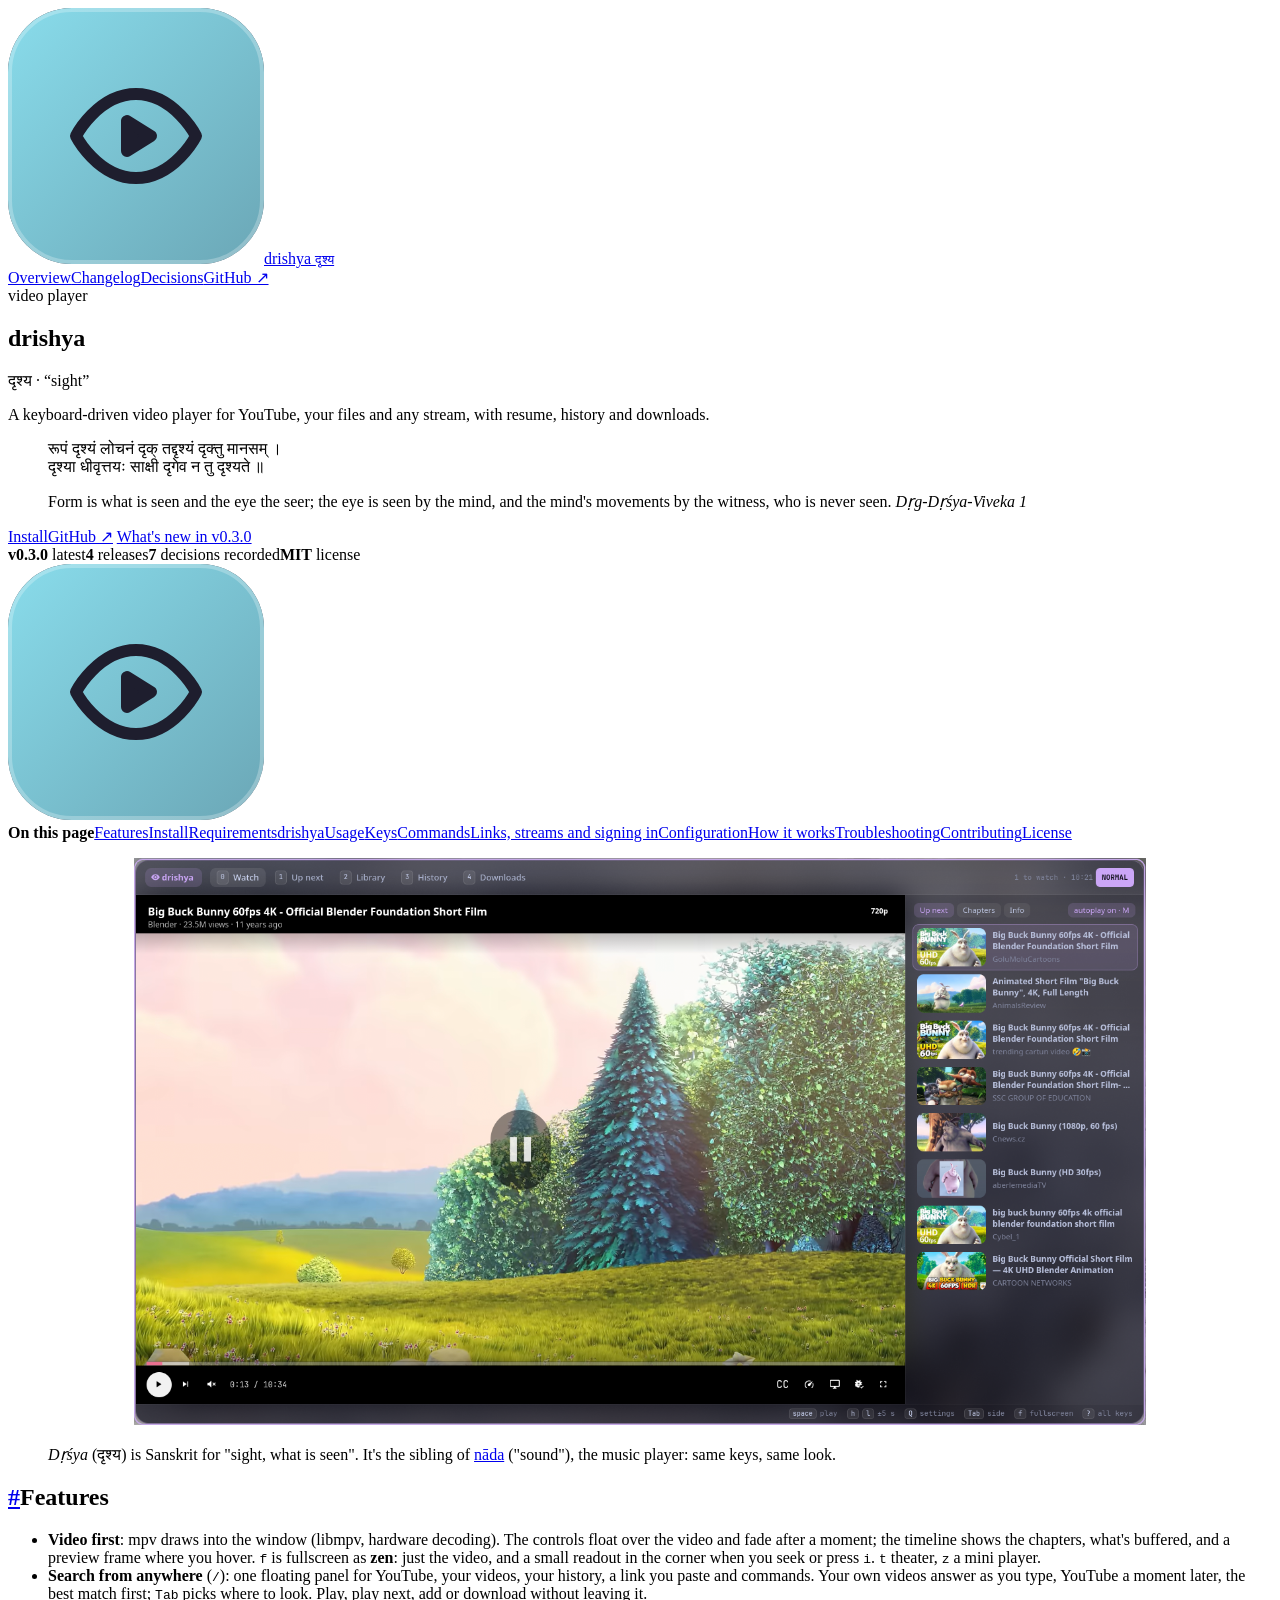
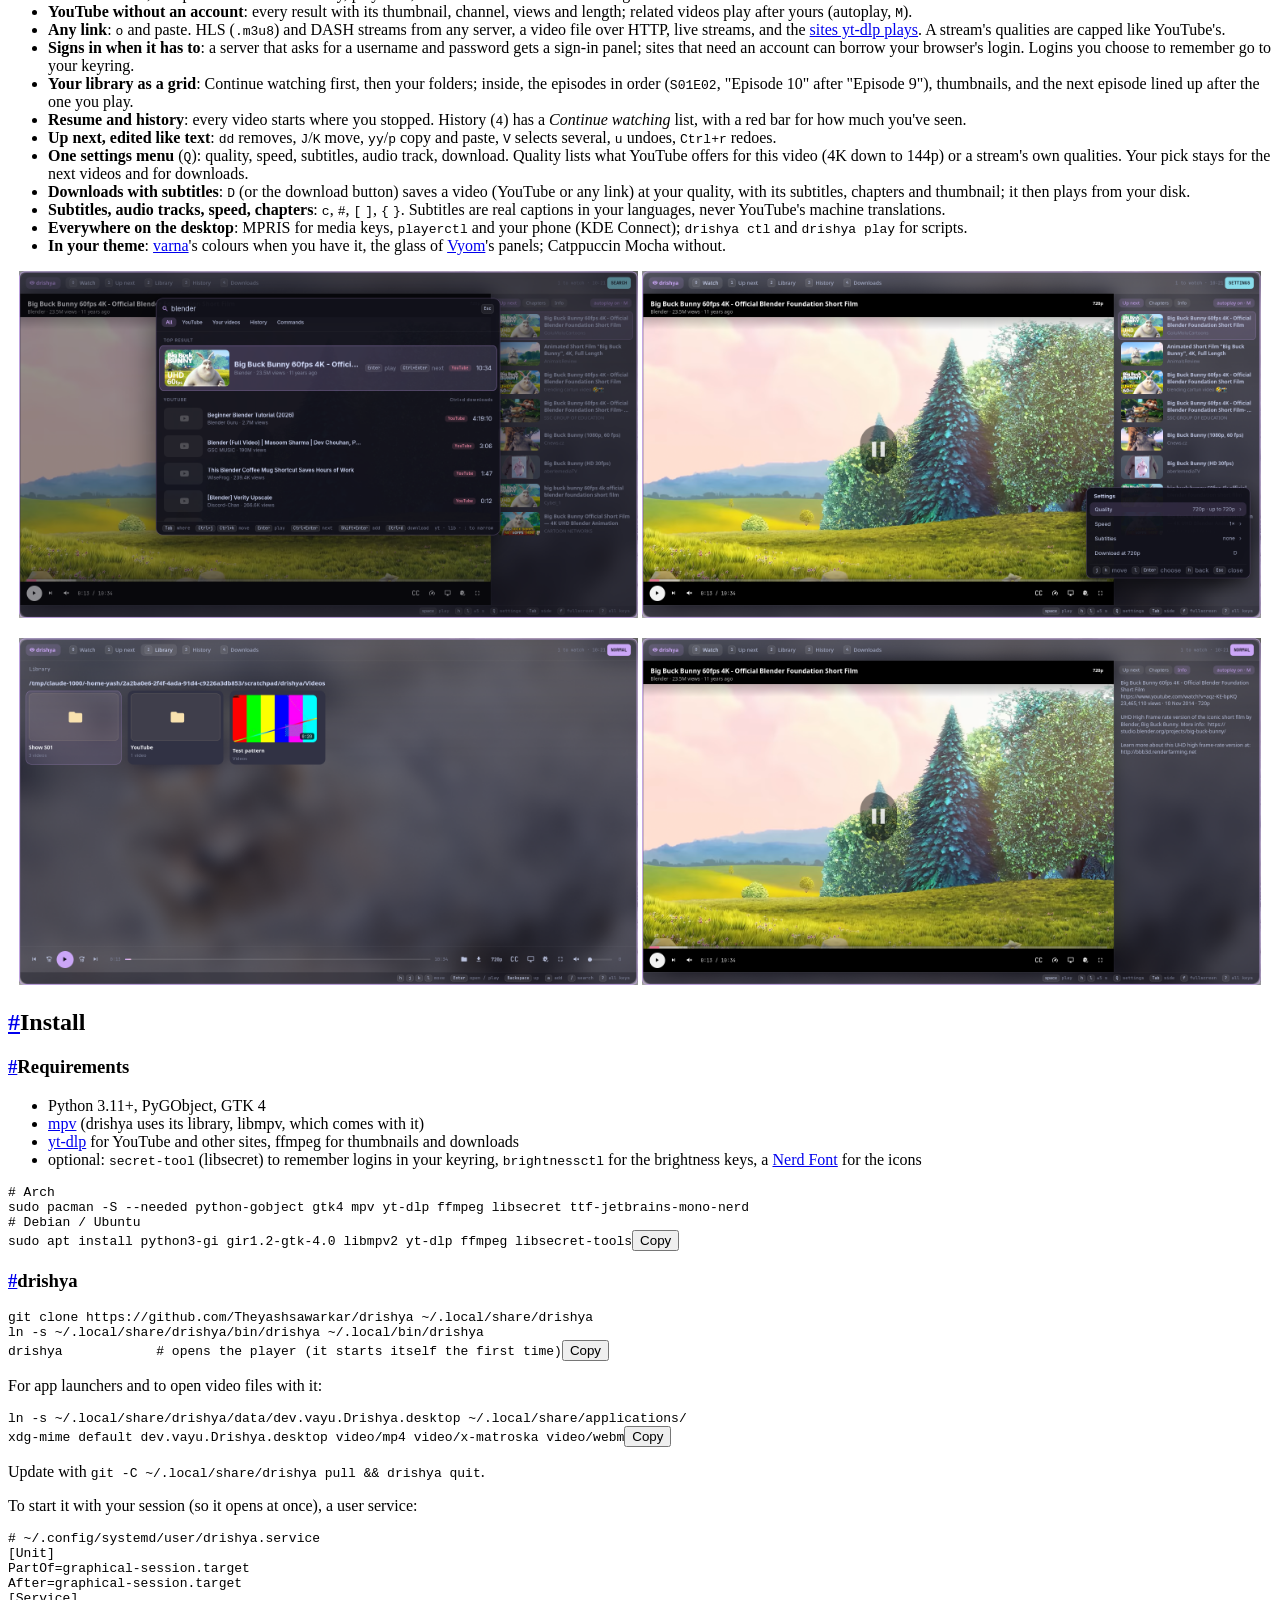
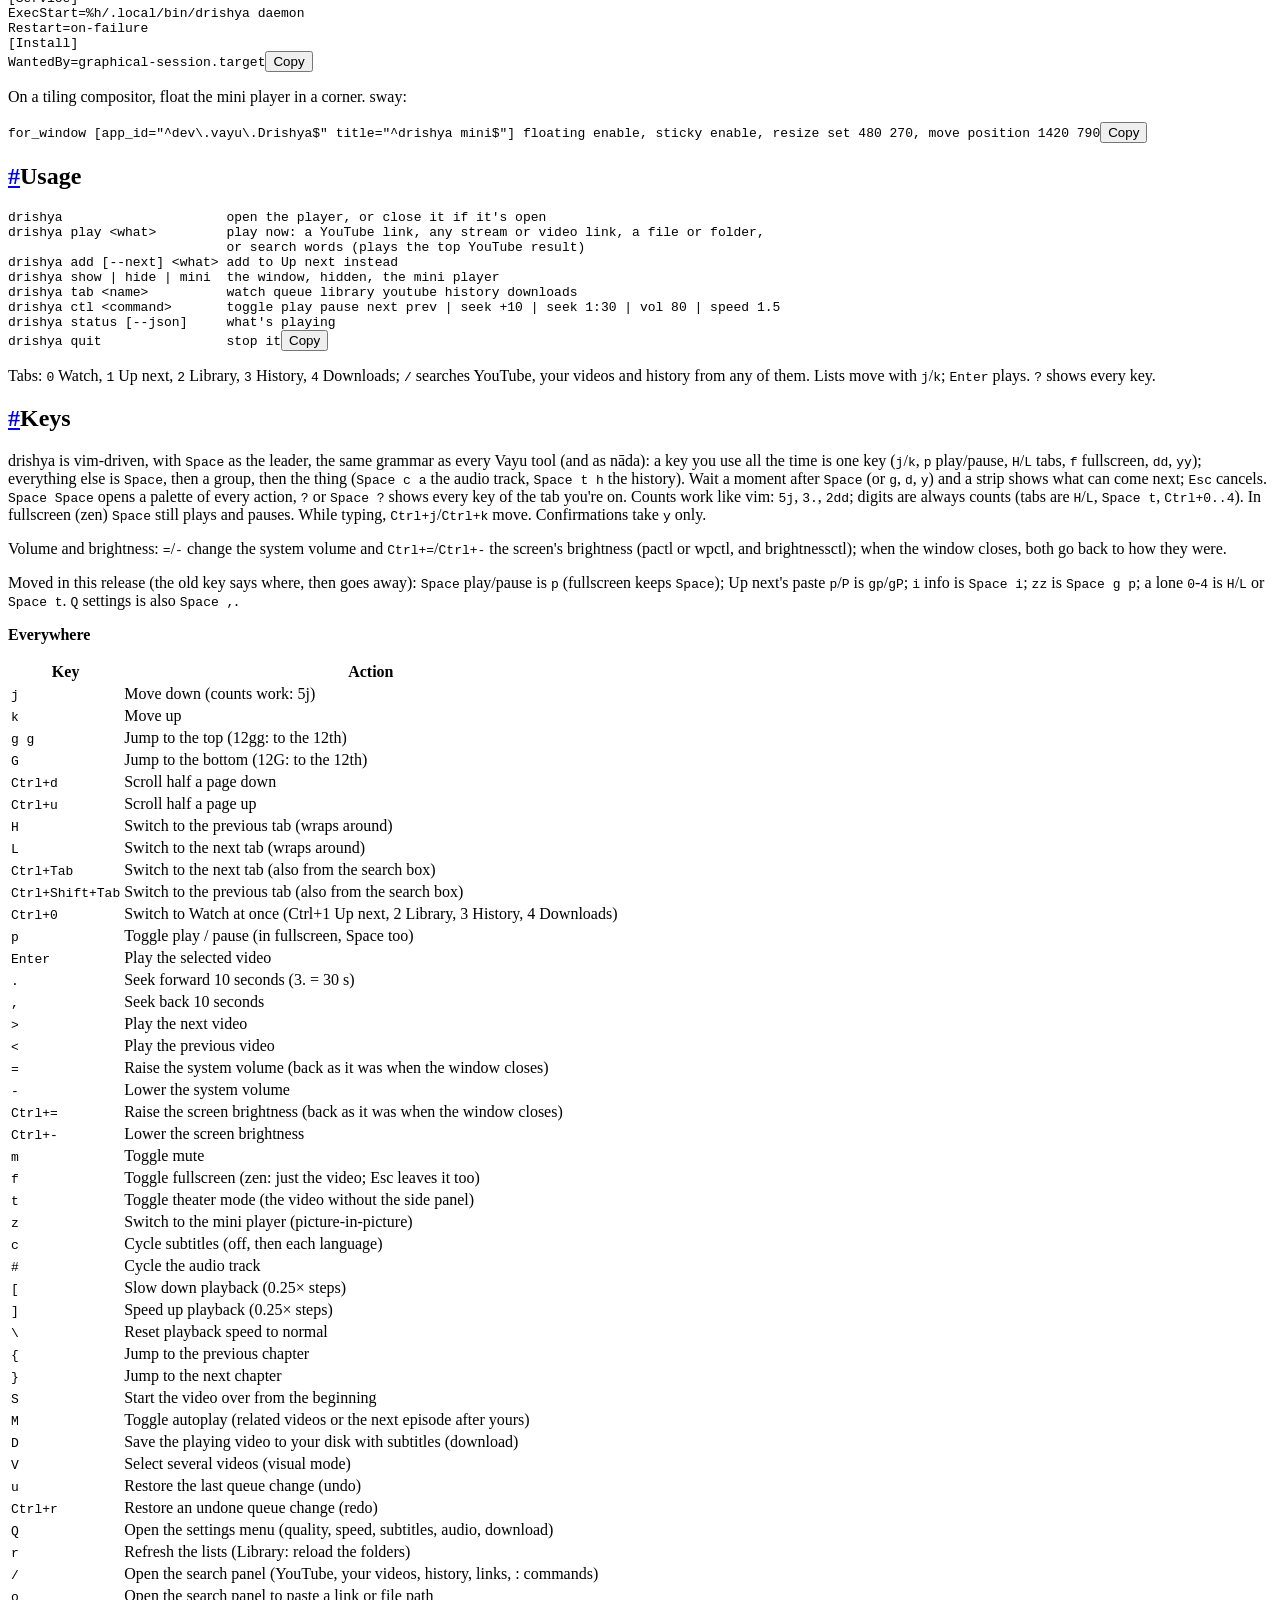
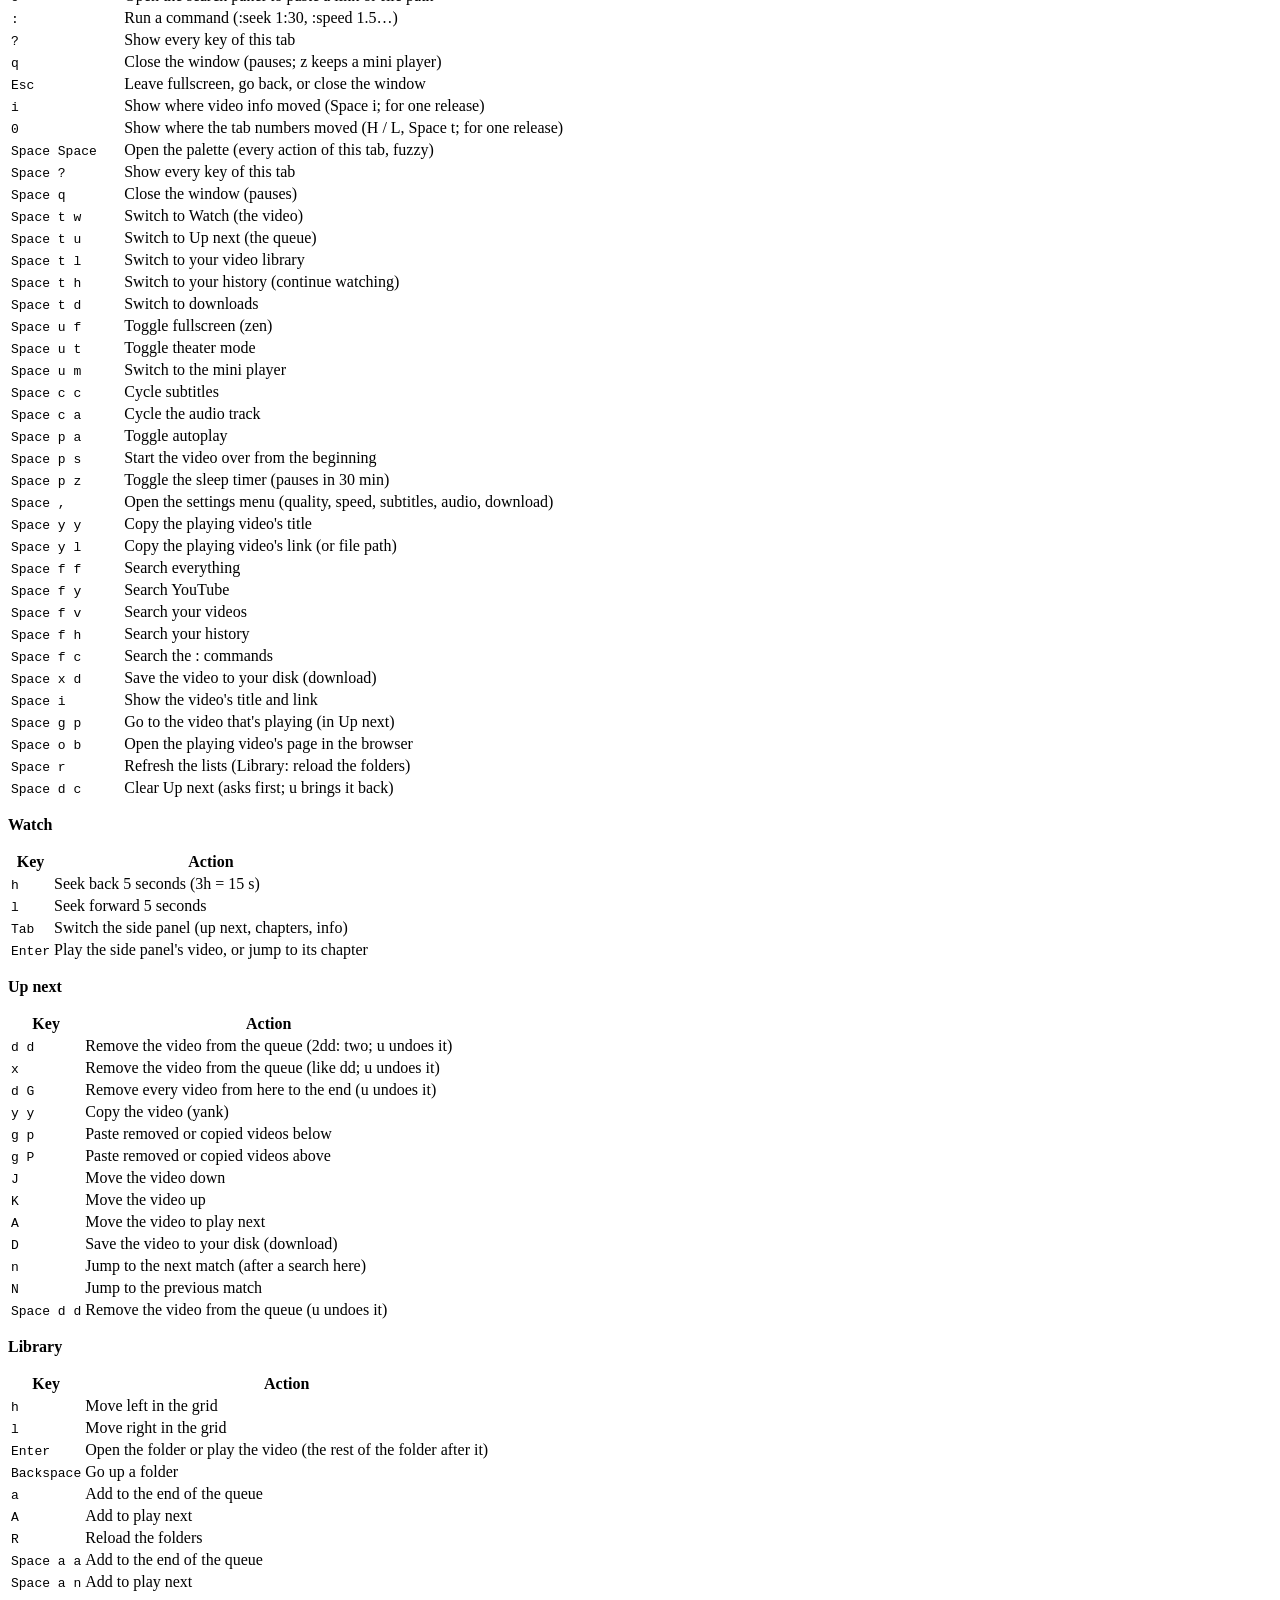
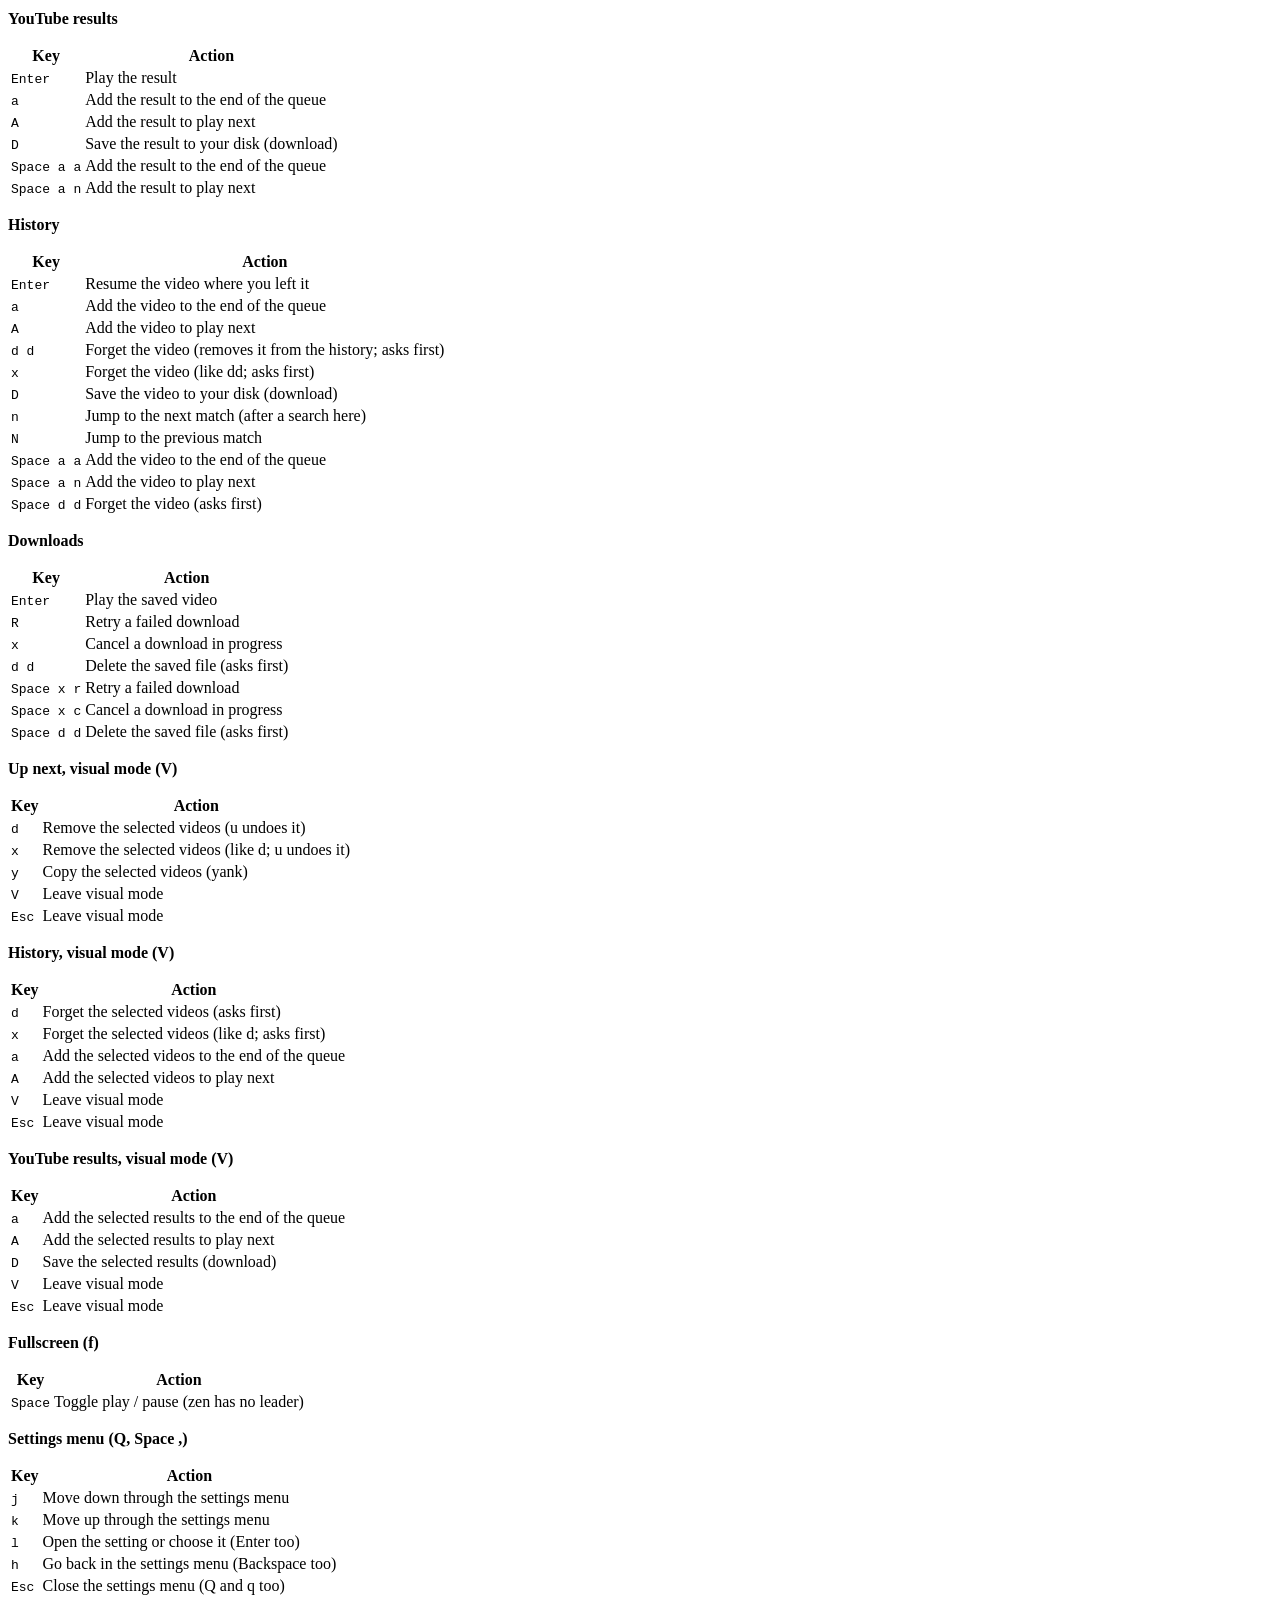
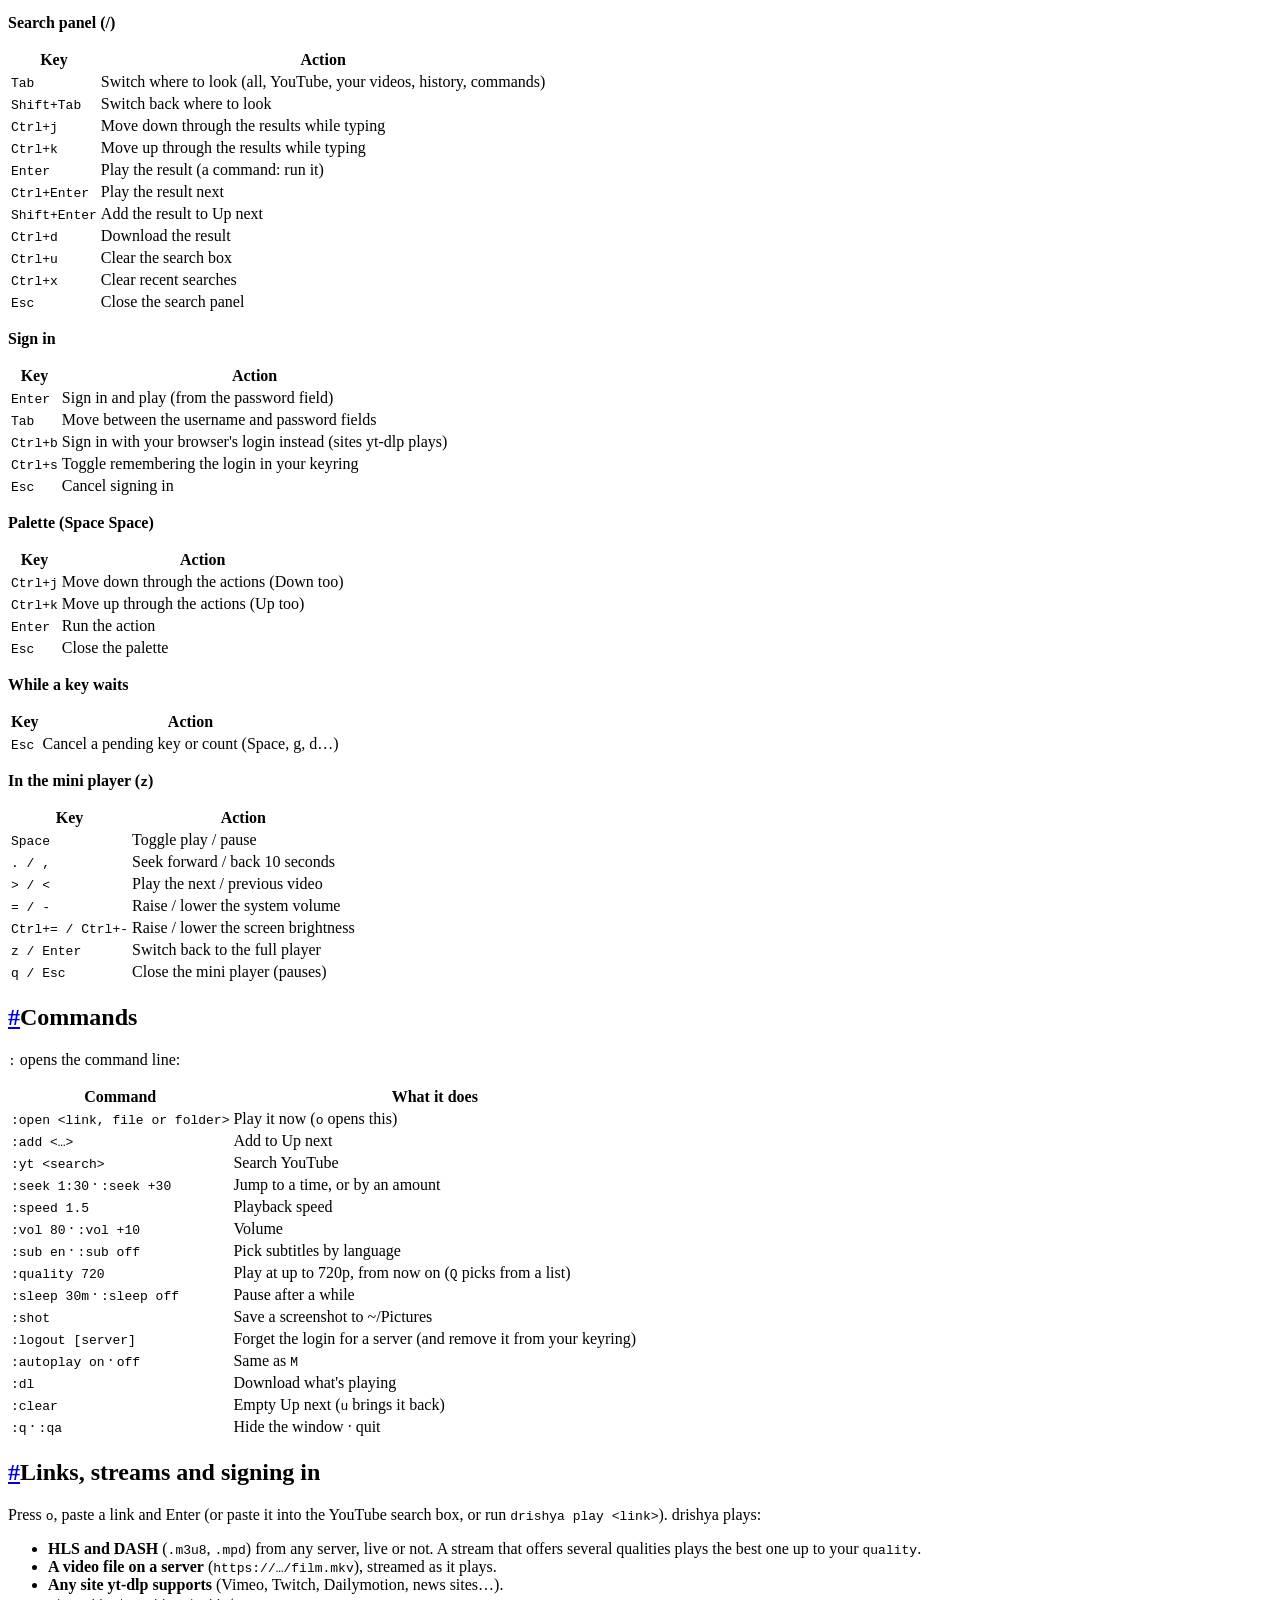
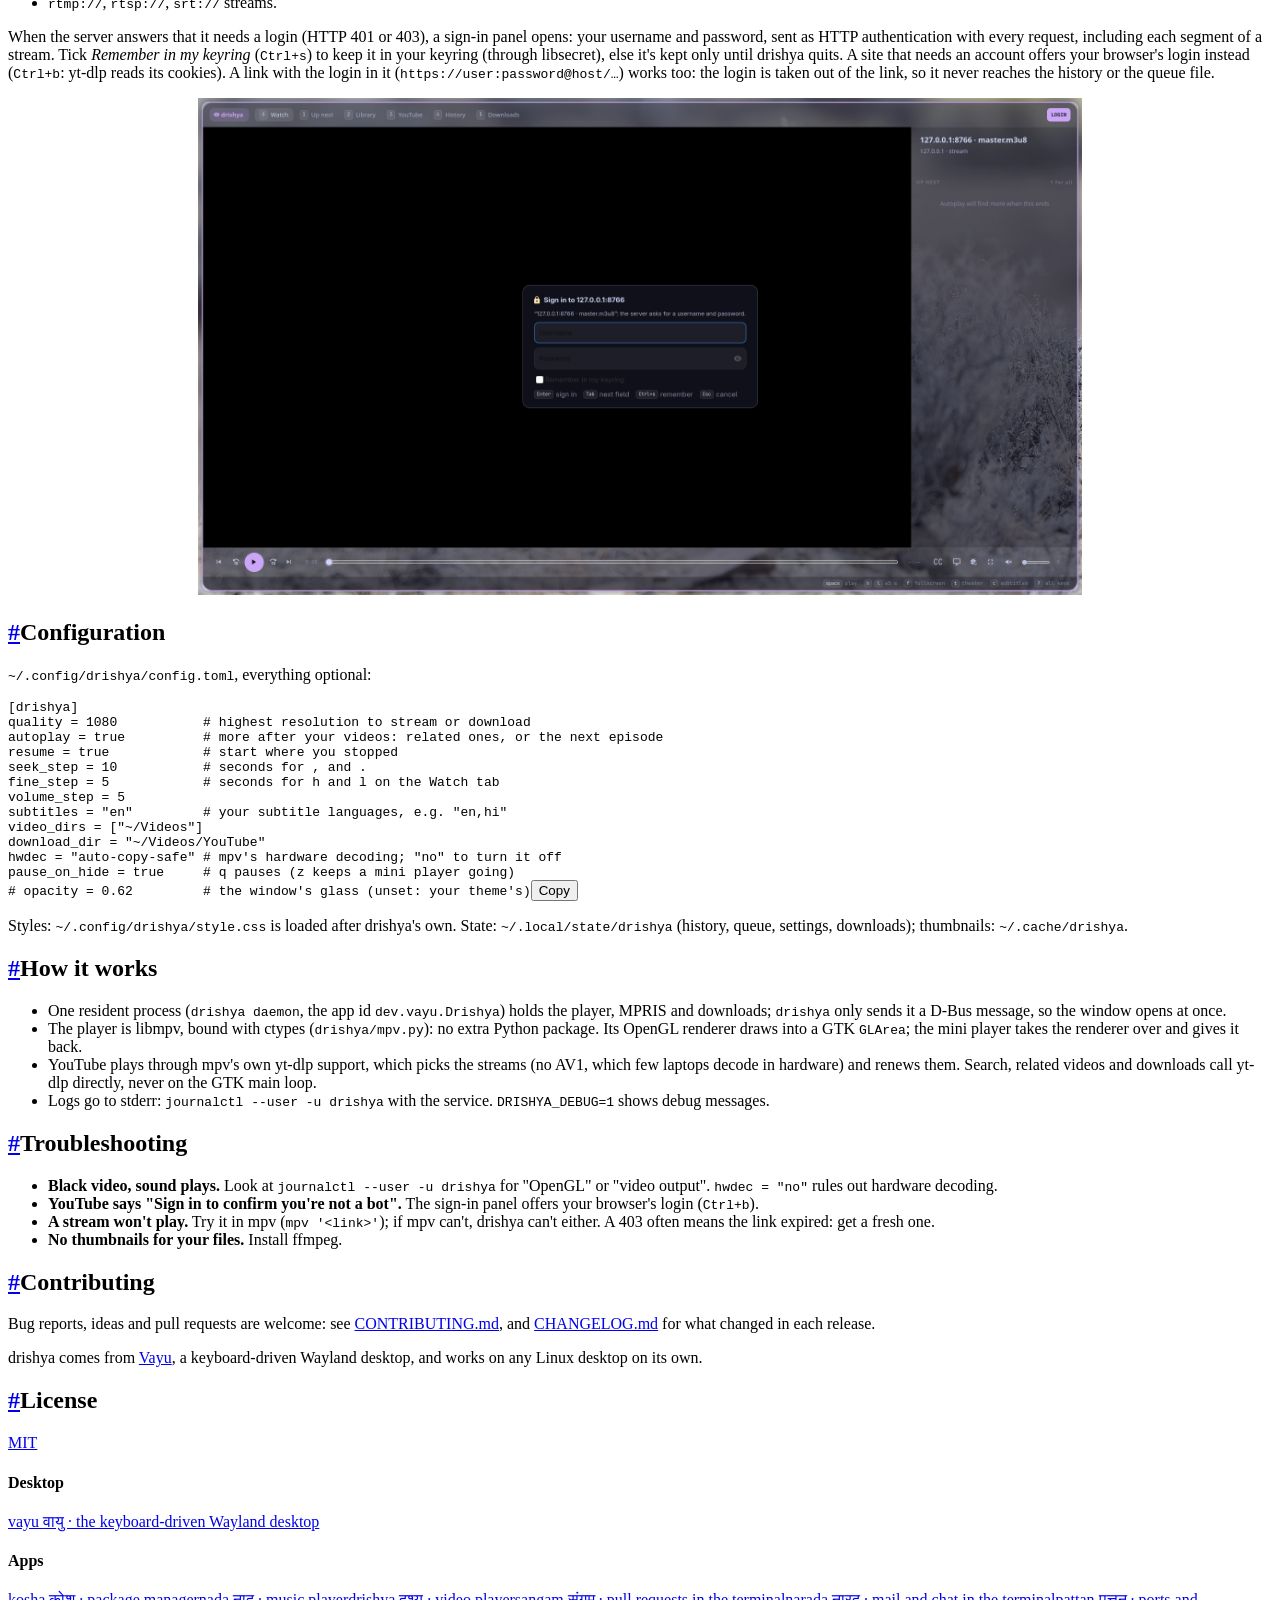
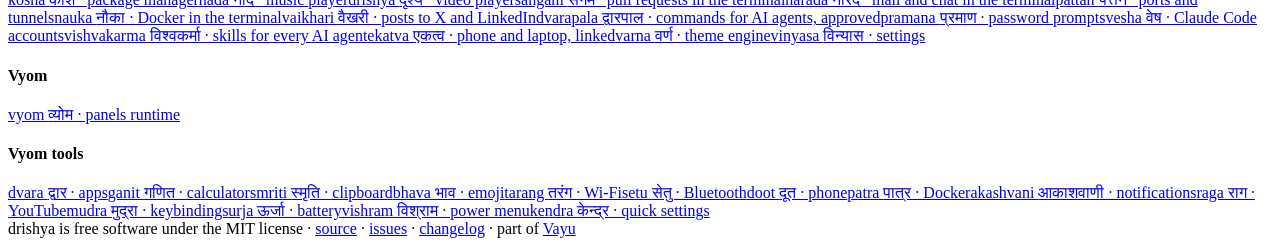
==== docs/index.html @ 8991f0fc "v0.3.0: Space is the leader: p plays and pauses, Space u views, Space c captions, H/L tabs Co-Author" ====
<!doctype html>
<html lang="en">
<head>
<meta charset="utf-8">
<meta name="viewport" content="width=device-width, initial-scale=1">
<title>drishya · A keyboard-driven video player for YouTube, your files and any stream, with resume, history and downloads.</title>
<meta name="description" content="A keyboard-driven video player for YouTube, your files and any stream, with resume, history and downloads.">
<meta property="og:title" content="drishya · A keyboard-driven video player for YouTube, your files and any stream, with resume, history and downloads.">
<meta property="og:description" content="A keyboard-driven video player for YouTube, your files and any stream, with resume, history and downloads.">
<meta name="theme-color" content="#11111b">
<link rel="icon" href="assets/logo.svg" type="image/svg+xml">
<link rel="preconnect" href="https://fonts.googleapis.com">
<link href="https://fonts.googleapis.com/css2?family=Inter:wght@400;500;600;700;800&family=JetBrains+Mono:wght@400;600&display=swap" rel="stylesheet">
<link rel="stylesheet" href="assets/site.css">
<style>:root{--accent:#89dceb;--glow:#89dceb33}</style>
</head>
<body>
<header class="top"><div class="in">
<a class="brand" href="index.html"><img src="assets/logo.svg" alt=""><span>drishya <small>दृश्य</small></span></a>
<nav><a href="index.html" class="on">Overview</a><a href="changelog.html" class="">Changelog</a><a href="adr/index.html" class=" hide">Decisions</a><a class="gh" href="https://github.com/Theyashsawarkar/drishya">GitHub ↗</a></nav></div></header>
<section class="hero"><div class="in"><div>
<div class="eyebrow">video player</div>
<h1>drishya</h1>
<div class="sa">दृश्य <span>· “sight”</span></div>
<p class="lead">A keyboard-driven video player for YouTube, your files and any stream, with resume, history and downloads.</p>
<figure class="shloka"><p lang="sa">रूपं दृश्यं लोचनं दृक् तद्दृश्यं दृक्तु मानसम् ।<br>दृश्या धीवृत्तयः साक्षी दृगेव न तु दृश्यते ॥</p><figcaption>Form is what is seen and the eye the seer; the eye is seen by the mind, and the mind&#x27;s movements by the witness, who is never seen. <cite>Dṛg-Dṛśya-Viveka 1</cite></figcaption></figure>
<div class="cta"><a class="btn primary" href="#install">Install</a><a class="btn" href="https://github.com/Theyashsawarkar/drishya">GitHub ↗</a>
<a class="btn" href="changelog.html">What's new in v0.3.0</a></div>
<div class="meta"><span><b>v0.3.0</b> latest</span><span><b>4</b> releases</span><span><b>7</b> decisions recorded</span><span><b>MIT</b> license</span></div>
</div><img class="logo" src="assets/logo.svg" alt="drishya logo"></div></section>
<div class="wrap"><aside class="toc"><b>On this page</b><a class="l2" href="#features">Features</a><a class="l2" href="#install">Install</a><a class="l3" href="#requirements">Requirements</a><a class="l3" href="#drishya">drishya</a><a class="l2" href="#usage">Usage</a><a class="l2" href="#keys">Keys</a><a class="l2" href="#commands">Commands</a><a class="l2" href="#links-streams-and-signing-in">Links, streams and signing in</a><a class="l2" href="#configuration">Configuration</a><a class="l2" href="#how-it-works">How it works</a><a class="l2" href="#troubleshooting">Troubleshooting</a><a class="l2" href="#contributing">Contributing</a><a class="l2" href="#license">License</a></aside><article>
<p align="center">
  <img alt="Watching a YouTube video: the video on the left, its title, channel and views, quality and chapter on the right with what plays next, the controls and keys below" src="assets/screenshots/watch.png" width="80%">
</p>
<blockquote><p><em>Dṛśya</em> (दृश्य) is Sanskrit for "sight, what is seen". It's the sibling of <a href="https://github.com/Theyashsawarkar/nada">nāda</a> ("sound"), the music player: same keys, same look.</p></blockquote>
<h2 id="features"><a class="anchor" href="#features">#</a>Features</h2>
<ul><li><strong>Video first</strong>: mpv draws into the window (libmpv, hardware decoding). The controls float over the video and fade after a moment; the timeline shows the chapters, what's buffered, and a preview frame where you hover. <code>f</code> is fullscreen as <strong>zen</strong>: just the video, and a small readout in the corner when you seek or press <code>i</code>. <code>t</code> theater, <code>z</code> a mini player.</li><li><strong>Search from anywhere</strong> (<code>/</code>): one floating panel for YouTube, your videos, your history, a link you paste and commands. Your own videos answer as you type, YouTube a moment later, the best match first; <code>Tab</code> picks where to look. Play, play next, add or download without leaving it.</li><li><strong>YouTube without an account</strong>: every result with its thumbnail, channel, views and length; related videos play after yours (autoplay, <code>M</code>).</li><li><strong>Any link</strong>: <code>o</code> and paste. HLS (<code>.m3u8</code>) and DASH streams from any server, a video file over HTTP, live streams, and the <a href="https://github.com/yt-dlp/yt-dlp/blob/master/supportedsites.md">sites yt-dlp plays</a>. A stream's qualities are capped like YouTube's.</li><li><strong>Signs in when it has to</strong>: a server that asks for a username and password gets a sign-in panel; sites that need an account can borrow your browser's login. Logins you choose to remember go to your keyring.</li><li><strong>Your library as a grid</strong>: Continue watching first, then your folders; inside, the episodes in order (<code>S01E02</code>, "Episode 10" after "Episode 9"), thumbnails, and the next episode lined up after the one you play.</li><li><strong>Resume and history</strong>: every video starts where you stopped. History (<code>4</code>) has a <em>Continue watching</em> list, with a red bar for how much you've seen.</li><li><strong>Up next, edited like text</strong>: <code>dd</code> removes, <code>J</code>/<code>K</code> move, <code>yy</code>/<code>p</code> copy and paste, <code>V</code> selects several, <code>u</code> undoes, <code>Ctrl+r</code> redoes.</li><li><strong>One settings menu</strong> (<code>Q</code>): quality, speed, subtitles, audio track, download. Quality lists what YouTube offers for this video (4K down to 144p) or a stream's own qualities. Your pick stays for the next videos and for downloads.</li><li><strong>Downloads with subtitles</strong>: <code>D</code> (or the download button) saves a video (YouTube or any link) at your quality, with its subtitles, chapters and thumbnail; it then plays from your disk.</li><li><strong>Subtitles, audio tracks, speed, chapters</strong>: <code>c</code>, <code>#</code>, <code>[</code> <code>]</code>, <code>{</code> <code>}</code>. Subtitles are real captions in your languages, never YouTube's machine translations.</li><li><strong>Everywhere on the desktop</strong>: MPRIS for media keys, <code>playerctl</code> and your phone (KDE Connect); <code>drishya ctl</code> and <code>drishya play</code> for scripts.</li><li><strong>In your theme</strong>: <a href="https://github.com/Theyashsawarkar/varna">varna</a>'s colours when you have it, the glass of <a href="https://github.com/Theyashsawarkar/vyom">Vyom</a>'s panels; Catppuccin Mocha without.</li></ul>
<p align="center">
  <img alt="The search panel: the top result from YouTube with its thumbnail, more results, and the keys" src="assets/screenshots/search.png" width="49%">
  <img alt="The settings menu over the video: quality, speed, subtitles" src="assets/screenshots/settings.png" width="49%">
</p>
<p align="center">
  <img alt="The library as a grid: folders and videos with thumbnails and lengths" src="assets/screenshots/library.png" width="49%">
  <img alt="Watch with the Info side panel: the video's link, views, date and description" src="assets/screenshots/info.png" width="49%">
</p>
<h2 id="install"><a class="anchor" href="#install">#</a>Install</h2>
<h3 id="requirements"><a class="anchor" href="#requirements">#</a>Requirements</h3>
<ul><li>Python 3.11+, PyGObject, GTK 4</li><li><a href="https://mpv.io">mpv</a> (drishya uses its library, libmpv, which comes with it)</li><li><a href="https://github.com/yt-dlp/yt-dlp">yt-dlp</a> for YouTube and other sites, ffmpeg for thumbnails and downloads</li><li>optional: <code>secret-tool</code> (libsecret) to remember logins in your keyring, <code>brightnessctl</code> for the brightness keys, a <a href="https://www.nerdfonts.com">Nerd Font</a> for the icons</li></ul>
<pre class="code" data-lang="sh"><code># Arch
sudo pacman -S --needed python-gobject gtk4 mpv yt-dlp ffmpeg libsecret ttf-jetbrains-mono-nerd
# Debian / Ubuntu
sudo apt install python3-gi gir1.2-gtk-4.0 libmpv2 yt-dlp ffmpeg libsecret-tools</code></pre>
<h3 id="drishya"><a class="anchor" href="#drishya">#</a>drishya</h3>
<pre class="code" data-lang="sh"><code>git clone https://github.com/Theyashsawarkar/drishya ~/.local/share/drishya
ln -s ~/.local/share/drishya/bin/drishya ~/.local/bin/drishya
drishya            # opens the player (it starts itself the first time)</code></pre>
<p>For app launchers and to open video files with it:</p>
<pre class="code" data-lang="sh"><code>ln -s ~/.local/share/drishya/data/dev.vayu.Drishya.desktop ~/.local/share/applications/
xdg-mime default dev.vayu.Drishya.desktop video/mp4 video/x-matroska video/webm</code></pre>
<p>Update with <code>git -C ~/.local/share/drishya pull &amp;&amp; drishya quit</code>.</p>
<p>To start it with your session (so it opens at once), a user service:</p>
<pre class="code" data-lang="ini"><code># ~/.config/systemd/user/drishya.service
[Unit]
PartOf=graphical-session.target
After=graphical-session.target
[Service]
ExecStart=%h/.local/bin/drishya daemon
Restart=on-failure
[Install]
WantedBy=graphical-session.target</code></pre>
<p>On a tiling compositor, float the mini player in a corner. sway:</p>
<pre class="code" data-lang=""><code>for_window [app_id=&quot;^dev\.vayu\.Drishya$&quot; title=&quot;^drishya mini$&quot;] floating enable, sticky enable, resize set 480 270, move position 1420 790</code></pre>
<h2 id="usage"><a class="anchor" href="#usage">#</a>Usage</h2>
<pre class="code" data-lang=""><code>drishya                     open the player, or close it if it&#x27;s open
drishya play &lt;what&gt;         play now: a YouTube link, any stream or video link, a file or folder,
                            or search words (plays the top YouTube result)
drishya add [--next] &lt;what&gt; add to Up next instead
drishya show | hide | mini  the window, hidden, the mini player
drishya tab &lt;name&gt;          watch queue library youtube history downloads
drishya ctl &lt;command&gt;       toggle play pause next prev | seek +10 | seek 1:30 | vol 80 | speed 1.5
drishya status [--json]     what&#x27;s playing
drishya quit                stop it</code></pre>
<p>Tabs: <code>0</code> Watch, <code>1</code> Up next, <code>2</code> Library, <code>3</code> History, <code>4</code> Downloads; <code>/</code> searches YouTube, your videos and history from any of them. Lists move with <code>j</code>/<code>k</code>; <code>Enter</code> plays. <code>?</code> shows every key.</p>
<h2 id="keys"><a class="anchor" href="#keys">#</a>Keys</h2>
<p>drishya is vim-driven, with <code>Space</code> as the leader, the same grammar as every Vayu tool (and as nāda): a key you use all the time is one key (<code>j</code>/<code>k</code>, <code>p</code> play/pause, <code>H</code>/<code>L</code> tabs, <code>f</code> fullscreen, <code>dd</code>, <code>yy</code>); everything else is <code>Space</code>, then a group, then the thing (<code>Space c a</code> the audio track, <code>Space t h</code> the history). Wait a moment after <code>Space</code> (or <code>g</code>, <code>d</code>, <code>y</code>) and a strip shows what can come next; <code>Esc</code> cancels. <code>Space Space</code> opens a palette of every action, <code>?</code> or <code>Space ?</code> shows every key of the tab you're on. Counts work like vim: <code>5j</code>, <code>3.</code>, <code>2dd</code>; digits are always counts (tabs are <code>H</code>/<code>L</code>, <code>Space t</code>, <code>Ctrl+0..4</code>). In fullscreen (zen) <code>Space</code> still plays and pauses. While typing, <code>Ctrl+j</code>/<code>Ctrl+k</code> move. Confirmations take <code>y</code> only.</p>
<p>Volume and brightness: <code>=</code>/<code>-</code> change the system volume and <code>Ctrl+=</code>/<code>Ctrl+-</code> the screen's brightness (pactl or wpctl, and brightnessctl); when the window closes, both go back to how they were.</p>
<p>Moved in this release (the old key says where, then goes away): <code>Space</code> play/pause is <code>p</code> (fullscreen keeps <code>Space</code>); Up next's paste <code>p</code>/<code>P</code> is <code>gp</code>/<code>gP</code>; <code>i</code> info is <code>Space i</code>; <code>zz</code> is <code>Space g p</code>; a lone <code>0</code>-<code>4</code> is <code>H</code>/<code>L</code> or <code>Space t</code>. <code>Q</code> settings is also <code>Space ,</code>.</p>
<!-- keys: generated by scripts/keybinds.py from the keymap; don't edit by hand -->
<p><strong>Everywhere</strong></p>
<div class="table"><table><thead><tr><th>Key</th><th>Action</th></tr></thead><tbody><tr><td><code>j</code></td><td>Move down (counts work: 5j)</td></tr><tr><td><code>k</code></td><td>Move up</td></tr><tr><td><code>g g</code></td><td>Jump to the top (12gg: to the 12th)</td></tr><tr><td><code>G</code></td><td>Jump to the bottom (12G: to the 12th)</td></tr><tr><td><code>Ctrl+d</code></td><td>Scroll half a page down</td></tr><tr><td><code>Ctrl+u</code></td><td>Scroll half a page up</td></tr><tr><td><code>H</code></td><td>Switch to the previous tab (wraps around)</td></tr><tr><td><code>L</code></td><td>Switch to the next tab (wraps around)</td></tr><tr><td><code>Ctrl+Tab</code></td><td>Switch to the next tab (also from the search box)</td></tr><tr><td><code>Ctrl+Shift+Tab</code></td><td>Switch to the previous tab (also from the search box)</td></tr><tr><td><code>Ctrl+0</code></td><td>Switch to Watch at once (Ctrl+1 Up next, 2 Library, 3 History, 4 Downloads)</td></tr><tr><td><code>p</code></td><td>Toggle play / pause (in fullscreen, Space too)</td></tr><tr><td><code>Enter</code></td><td>Play the selected video</td></tr><tr><td><code>.</code></td><td>Seek forward 10 seconds (3. = 30 s)</td></tr><tr><td><code>,</code></td><td>Seek back 10 seconds</td></tr><tr><td><code>&gt;</code></td><td>Play the next video</td></tr><tr><td><code>&lt;</code></td><td>Play the previous video</td></tr><tr><td><code>=</code></td><td>Raise the system volume (back as it was when the window closes)</td></tr><tr><td><code>-</code></td><td>Lower the system volume</td></tr><tr><td><code>Ctrl+=</code></td><td>Raise the screen brightness (back as it was when the window closes)</td></tr><tr><td><code>Ctrl+-</code></td><td>Lower the screen brightness</td></tr><tr><td><code>m</code></td><td>Toggle mute</td></tr><tr><td><code>f</code></td><td>Toggle fullscreen (zen: just the video; Esc leaves it too)</td></tr><tr><td><code>t</code></td><td>Toggle theater mode (the video without the side panel)</td></tr><tr><td><code>z</code></td><td>Switch to the mini player (picture-in-picture)</td></tr><tr><td><code>c</code></td><td>Cycle subtitles (off, then each language)</td></tr><tr><td><code>#</code></td><td>Cycle the audio track</td></tr><tr><td><code>[</code></td><td>Slow down playback (0.25× steps)</td></tr><tr><td><code>]</code></td><td>Speed up playback (0.25× steps)</td></tr><tr><td><code>\</code></td><td>Reset playback speed to normal</td></tr><tr><td><code>{</code></td><td>Jump to the previous chapter</td></tr><tr><td><code>}</code></td><td>Jump to the next chapter</td></tr><tr><td><code>S</code></td><td>Start the video over from the beginning</td></tr><tr><td><code>M</code></td><td>Toggle autoplay (related videos or the next episode after yours)</td></tr><tr><td><code>D</code></td><td>Save the playing video to your disk with subtitles (download)</td></tr><tr><td><code>V</code></td><td>Select several videos (visual mode)</td></tr><tr><td><code>u</code></td><td>Restore the last queue change (undo)</td></tr><tr><td><code>Ctrl+r</code></td><td>Restore an undone queue change (redo)</td></tr><tr><td><code>Q</code></td><td>Open the settings menu (quality, speed, subtitles, audio, download)</td></tr><tr><td><code>r</code></td><td>Refresh the lists (Library: reload the folders)</td></tr><tr><td><code>/</code></td><td>Open the search panel (YouTube, your videos, history, links, : commands)</td></tr><tr><td><code>o</code></td><td>Open the search panel to paste a link or file path</td></tr><tr><td><code>:</code></td><td>Run a command (:seek 1:30, :speed 1.5…)</td></tr><tr><td><code>?</code></td><td>Show every key of this tab</td></tr><tr><td><code>q</code></td><td>Close the window (pauses; z keeps a mini player)</td></tr><tr><td><code>Esc</code></td><td>Leave fullscreen, go back, or close the window</td></tr><tr><td><code>i</code></td><td>Show where video info moved (Space i; for one release)</td></tr><tr><td><code>0</code></td><td>Show where the tab numbers moved (H / L, Space t; for one release)</td></tr><tr><td><code>Space Space</code></td><td>Open the palette (every action of this tab, fuzzy)</td></tr><tr><td><code>Space ?</code></td><td>Show every key of this tab</td></tr><tr><td><code>Space q</code></td><td>Close the window (pauses)</td></tr><tr><td><code>Space t w</code></td><td>Switch to Watch (the video)</td></tr><tr><td><code>Space t u</code></td><td>Switch to Up next (the queue)</td></tr><tr><td><code>Space t l</code></td><td>Switch to your video library</td></tr><tr><td><code>Space t h</code></td><td>Switch to your history (continue watching)</td></tr><tr><td><code>Space t d</code></td><td>Switch to downloads</td></tr><tr><td><code>Space u f</code></td><td>Toggle fullscreen (zen)</td></tr><tr><td><code>Space u t</code></td><td>Toggle theater mode</td></tr><tr><td><code>Space u m</code></td><td>Switch to the mini player</td></tr><tr><td><code>Space c c</code></td><td>Cycle subtitles</td></tr><tr><td><code>Space c a</code></td><td>Cycle the audio track</td></tr><tr><td><code>Space p a</code></td><td>Toggle autoplay</td></tr><tr><td><code>Space p s</code></td><td>Start the video over from the beginning</td></tr><tr><td><code>Space p z</code></td><td>Toggle the sleep timer (pauses in 30 min)</td></tr><tr><td><code>Space ,</code></td><td>Open the settings menu (quality, speed, subtitles, audio, download)</td></tr><tr><td><code>Space y y</code></td><td>Copy the playing video's title</td></tr><tr><td><code>Space y l</code></td><td>Copy the playing video's link (or file path)</td></tr><tr><td><code>Space f f</code></td><td>Search everything</td></tr><tr><td><code>Space f y</code></td><td>Search YouTube</td></tr><tr><td><code>Space f v</code></td><td>Search your videos</td></tr><tr><td><code>Space f h</code></td><td>Search your history</td></tr><tr><td><code>Space f c</code></td><td>Search the : commands</td></tr><tr><td><code>Space x d</code></td><td>Save the video to your disk (download)</td></tr><tr><td><code>Space i</code></td><td>Show the video's title and link</td></tr><tr><td><code>Space g p</code></td><td>Go to the video that's playing (in Up next)</td></tr><tr><td><code>Space o b</code></td><td>Open the playing video's page in the browser</td></tr><tr><td><code>Space r</code></td><td>Refresh the lists (Library: reload the folders)</td></tr><tr><td><code>Space d c</code></td><td>Clear Up next (asks first; u brings it back)</td></tr></tbody></table></div>
<p><strong>Watch</strong></p>
<div class="table"><table><thead><tr><th>Key</th><th>Action</th></tr></thead><tbody><tr><td><code>h</code></td><td>Seek back 5 seconds (3h = 15 s)</td></tr><tr><td><code>l</code></td><td>Seek forward 5 seconds</td></tr><tr><td><code>Tab</code></td><td>Switch the side panel (up next, chapters, info)</td></tr><tr><td><code>Enter</code></td><td>Play the side panel's video, or jump to its chapter</td></tr></tbody></table></div>
<p><strong>Up next</strong></p>
<div class="table"><table><thead><tr><th>Key</th><th>Action</th></tr></thead><tbody><tr><td><code>d d</code></td><td>Remove the video from the queue (2dd: two; u undoes it)</td></tr><tr><td><code>x</code></td><td>Remove the video from the queue (like dd; u undoes it)</td></tr><tr><td><code>d G</code></td><td>Remove every video from here to the end (u undoes it)</td></tr><tr><td><code>y y</code></td><td>Copy the video (yank)</td></tr><tr><td><code>g p</code></td><td>Paste removed or copied videos below</td></tr><tr><td><code>g P</code></td><td>Paste removed or copied videos above</td></tr><tr><td><code>J</code></td><td>Move the video down</td></tr><tr><td><code>K</code></td><td>Move the video up</td></tr><tr><td><code>A</code></td><td>Move the video to play next</td></tr><tr><td><code>D</code></td><td>Save the video to your disk (download)</td></tr><tr><td><code>n</code></td><td>Jump to the next match (after a search here)</td></tr><tr><td><code>N</code></td><td>Jump to the previous match</td></tr><tr><td><code>Space d d</code></td><td>Remove the video from the queue (u undoes it)</td></tr></tbody></table></div>
<p><strong>Library</strong></p>
<div class="table"><table><thead><tr><th>Key</th><th>Action</th></tr></thead><tbody><tr><td><code>h</code></td><td>Move left in the grid</td></tr><tr><td><code>l</code></td><td>Move right in the grid</td></tr><tr><td><code>Enter</code></td><td>Open the folder or play the video (the rest of the folder after it)</td></tr><tr><td><code>Backspace</code></td><td>Go up a folder</td></tr><tr><td><code>a</code></td><td>Add to the end of the queue</td></tr><tr><td><code>A</code></td><td>Add to play next</td></tr><tr><td><code>R</code></td><td>Reload the folders</td></tr><tr><td><code>Space a a</code></td><td>Add to the end of the queue</td></tr><tr><td><code>Space a n</code></td><td>Add to play next</td></tr></tbody></table></div>
<p><strong>YouTube results</strong></p>
<div class="table"><table><thead><tr><th>Key</th><th>Action</th></tr></thead><tbody><tr><td><code>Enter</code></td><td>Play the result</td></tr><tr><td><code>a</code></td><td>Add the result to the end of the queue</td></tr><tr><td><code>A</code></td><td>Add the result to play next</td></tr><tr><td><code>D</code></td><td>Save the result to your disk (download)</td></tr><tr><td><code>Space a a</code></td><td>Add the result to the end of the queue</td></tr><tr><td><code>Space a n</code></td><td>Add the result to play next</td></tr></tbody></table></div>
<p><strong>History</strong></p>
<div class="table"><table><thead><tr><th>Key</th><th>Action</th></tr></thead><tbody><tr><td><code>Enter</code></td><td>Resume the video where you left it</td></tr><tr><td><code>a</code></td><td>Add the video to the end of the queue</td></tr><tr><td><code>A</code></td><td>Add the video to play next</td></tr><tr><td><code>d d</code></td><td>Forget the video (removes it from the history; asks first)</td></tr><tr><td><code>x</code></td><td>Forget the video (like dd; asks first)</td></tr><tr><td><code>D</code></td><td>Save the video to your disk (download)</td></tr><tr><td><code>n</code></td><td>Jump to the next match (after a search here)</td></tr><tr><td><code>N</code></td><td>Jump to the previous match</td></tr><tr><td><code>Space a a</code></td><td>Add the video to the end of the queue</td></tr><tr><td><code>Space a n</code></td><td>Add the video to play next</td></tr><tr><td><code>Space d d</code></td><td>Forget the video (asks first)</td></tr></tbody></table></div>
<p><strong>Downloads</strong></p>
<div class="table"><table><thead><tr><th>Key</th><th>Action</th></tr></thead><tbody><tr><td><code>Enter</code></td><td>Play the saved video</td></tr><tr><td><code>R</code></td><td>Retry a failed download</td></tr><tr><td><code>x</code></td><td>Cancel a download in progress</td></tr><tr><td><code>d d</code></td><td>Delete the saved file (asks first)</td></tr><tr><td><code>Space x r</code></td><td>Retry a failed download</td></tr><tr><td><code>Space x c</code></td><td>Cancel a download in progress</td></tr><tr><td><code>Space d d</code></td><td>Delete the saved file (asks first)</td></tr></tbody></table></div>
<p><strong>Up next, visual mode (V)</strong></p>
<div class="table"><table><thead><tr><th>Key</th><th>Action</th></tr></thead><tbody><tr><td><code>d</code></td><td>Remove the selected videos (u undoes it)</td></tr><tr><td><code>x</code></td><td>Remove the selected videos (like d; u undoes it)</td></tr><tr><td><code>y</code></td><td>Copy the selected videos (yank)</td></tr><tr><td><code>V</code></td><td>Leave visual mode</td></tr><tr><td><code>Esc</code></td><td>Leave visual mode</td></tr></tbody></table></div>
<p><strong>History, visual mode (V)</strong></p>
<div class="table"><table><thead><tr><th>Key</th><th>Action</th></tr></thead><tbody><tr><td><code>d</code></td><td>Forget the selected videos (asks first)</td></tr><tr><td><code>x</code></td><td>Forget the selected videos (like d; asks first)</td></tr><tr><td><code>a</code></td><td>Add the selected videos to the end of the queue</td></tr><tr><td><code>A</code></td><td>Add the selected videos to play next</td></tr><tr><td><code>V</code></td><td>Leave visual mode</td></tr><tr><td><code>Esc</code></td><td>Leave visual mode</td></tr></tbody></table></div>
<p><strong>YouTube results, visual mode (V)</strong></p>
<div class="table"><table><thead><tr><th>Key</th><th>Action</th></tr></thead><tbody><tr><td><code>a</code></td><td>Add the selected results to the end of the queue</td></tr><tr><td><code>A</code></td><td>Add the selected results to play next</td></tr><tr><td><code>D</code></td><td>Save the selected results (download)</td></tr><tr><td><code>V</code></td><td>Leave visual mode</td></tr><tr><td><code>Esc</code></td><td>Leave visual mode</td></tr></tbody></table></div>
<p><strong>Fullscreen (f)</strong></p>
<div class="table"><table><thead><tr><th>Key</th><th>Action</th></tr></thead><tbody><tr><td><code>Space</code></td><td>Toggle play / pause (zen has no leader)</td></tr></tbody></table></div>
<p><strong>Settings menu (Q, Space ,)</strong></p>
<div class="table"><table><thead><tr><th>Key</th><th>Action</th></tr></thead><tbody><tr><td><code>j</code></td><td>Move down through the settings menu</td></tr><tr><td><code>k</code></td><td>Move up through the settings menu</td></tr><tr><td><code>l</code></td><td>Open the setting or choose it (Enter too)</td></tr><tr><td><code>h</code></td><td>Go back in the settings menu (Backspace too)</td></tr><tr><td><code>Esc</code></td><td>Close the settings menu (Q and q too)</td></tr></tbody></table></div>
<p><strong>Search panel (/)</strong></p>
<div class="table"><table><thead><tr><th>Key</th><th>Action</th></tr></thead><tbody><tr><td><code>Tab</code></td><td>Switch where to look (all, YouTube, your videos, history, commands)</td></tr><tr><td><code>Shift+Tab</code></td><td>Switch back where to look</td></tr><tr><td><code>Ctrl+j</code></td><td>Move down through the results while typing</td></tr><tr><td><code>Ctrl+k</code></td><td>Move up through the results while typing</td></tr><tr><td><code>Enter</code></td><td>Play the result (a command: run it)</td></tr><tr><td><code>Ctrl+Enter</code></td><td>Play the result next</td></tr><tr><td><code>Shift+Enter</code></td><td>Add the result to Up next</td></tr><tr><td><code>Ctrl+d</code></td><td>Download the result</td></tr><tr><td><code>Ctrl+u</code></td><td>Clear the search box</td></tr><tr><td><code>Ctrl+x</code></td><td>Clear recent searches</td></tr><tr><td><code>Esc</code></td><td>Close the search panel</td></tr></tbody></table></div>
<p><strong>Sign in</strong></p>
<div class="table"><table><thead><tr><th>Key</th><th>Action</th></tr></thead><tbody><tr><td><code>Enter</code></td><td>Sign in and play (from the password field)</td></tr><tr><td><code>Tab</code></td><td>Move between the username and password fields</td></tr><tr><td><code>Ctrl+b</code></td><td>Sign in with your browser's login instead (sites yt-dlp plays)</td></tr><tr><td><code>Ctrl+s</code></td><td>Toggle remembering the login in your keyring</td></tr><tr><td><code>Esc</code></td><td>Cancel signing in</td></tr></tbody></table></div>
<p><strong>Palette (Space Space)</strong></p>
<div class="table"><table><thead><tr><th>Key</th><th>Action</th></tr></thead><tbody><tr><td><code>Ctrl+j</code></td><td>Move down through the actions (Down too)</td></tr><tr><td><code>Ctrl+k</code></td><td>Move up through the actions (Up too)</td></tr><tr><td><code>Enter</code></td><td>Run the action</td></tr><tr><td><code>Esc</code></td><td>Close the palette</td></tr></tbody></table></div>
<p><strong>While a key waits</strong></p>
<div class="table"><table><thead><tr><th>Key</th><th>Action</th></tr></thead><tbody><tr><td><code>Esc</code></td><td>Cancel a pending key or count (Space, g, d…)</td></tr></tbody></table></div>
<!-- end of keys -->
<p><strong>In the mini player (<code>z</code>)</strong></p>
<div class="table"><table><thead><tr><th>Key</th><th>Action</th></tr></thead><tbody><tr><td><code>Space</code></td><td>Toggle play / pause</td></tr><tr><td><code>. / ,</code></td><td>Seek forward / back 10 seconds</td></tr><tr><td><code>&gt; / &lt;</code></td><td>Play the next / previous video</td></tr><tr><td><code>= / -</code></td><td>Raise / lower the system volume</td></tr><tr><td><code>Ctrl+= / Ctrl+-</code></td><td>Raise / lower the screen brightness</td></tr><tr><td><code>z / Enter</code></td><td>Switch back to the full player</td></tr><tr><td><code>q / Esc</code></td><td>Close the mini player (pauses)</td></tr></tbody></table></div>
<h2 id="commands"><a class="anchor" href="#commands">#</a>Commands</h2>
<p><code>:</code> opens the command line:</p>
<div class="table"><table><thead><tr><th>Command</th><th>What it does</th></tr></thead><tbody><tr><td><code>:open &lt;link, file or folder&gt;</code></td><td>Play it now (<code>o</code> opens this)</td></tr><tr><td><code>:add &lt;…&gt;</code></td><td>Add to Up next</td></tr><tr><td><code>:yt &lt;search&gt;</code></td><td>Search YouTube</td></tr><tr><td><code>:seek 1:30</code> · <code>:seek +30</code></td><td>Jump to a time, or by an amount</td></tr><tr><td><code>:speed 1.5</code></td><td>Playback speed</td></tr><tr><td><code>:vol 80</code> · <code>:vol +10</code></td><td>Volume</td></tr><tr><td><code>:sub en</code> · <code>:sub off</code></td><td>Pick subtitles by language</td></tr><tr><td><code>:quality 720</code></td><td>Play at up to 720p, from now on (<code>Q</code> picks from a list)</td></tr><tr><td><code>:sleep 30m</code> · <code>:sleep off</code></td><td>Pause after a while</td></tr><tr><td><code>:shot</code></td><td>Save a screenshot to ~/Pictures</td></tr><tr><td><code>:logout [server]</code></td><td>Forget the login for a server (and remove it from your keyring)</td></tr><tr><td><code>:autoplay on</code> · <code>off</code></td><td>Same as <code>M</code></td></tr><tr><td><code>:dl</code></td><td>Download what's playing</td></tr><tr><td><code>:clear</code></td><td>Empty Up next (<code>u</code> brings it back)</td></tr><tr><td><code>:q</code> · <code>:qa</code></td><td>Hide the window · quit</td></tr></tbody></table></div>
<h2 id="links-streams-and-signing-in"><a class="anchor" href="#links-streams-and-signing-in">#</a>Links, streams and signing in</h2>
<p>Press <code>o</code>, paste a link and Enter (or paste it into the YouTube search box, or run <code>drishya play &lt;link&gt;</code>). drishya plays:</p>
<ul><li><strong>HLS and DASH</strong> (<code>.m3u8</code>, <code>.mpd</code>) from any server, live or not. A stream that offers several qualities plays the best one up to your <code>quality</code>.</li><li><strong>A video file on a server</strong> (<code>https://…/film.mkv</code>), streamed as it plays.</li><li><strong>Any site yt-dlp supports</strong> (Vimeo, Twitch, Dailymotion, news sites…).</li><li><code>rtmp://</code>, <code>rtsp://</code>, <code>srt://</code> streams.</li></ul>
<p>When the server answers that it needs a login (HTTP 401 or 403), a sign-in panel opens: your username and password, sent as HTTP authentication with every request, including each segment of a stream. Tick <em>Remember in my keyring</em> (<code>Ctrl+s</code>) to keep it in your keyring (through libsecret), else it's kept only until drishya quits. A site that needs an account offers your browser's login instead (<code>Ctrl+b</code>: yt-dlp reads its cookies). A link with the login in it (<code>https://user:password@host/…</code>) works too: the login is taken out of the link, so it never reaches the history or the queue file.</p>
<p align="center">
  <img alt="The sign-in panel over the player: Sign in to the server, why, username and password fields, Remember in my keyring, and the keys" src="assets/screenshots/signin.png" width="70%">
</p>
<h2 id="configuration"><a class="anchor" href="#configuration">#</a>Configuration</h2>
<p><code>~/.config/drishya/config.toml</code>, everything optional:</p>
<pre class="code" data-lang="toml"><code>[drishya]
quality = 1080           # highest resolution to stream or download
autoplay = true          # more after your videos: related ones, or the next episode
resume = true            # start where you stopped
seek_step = 10           # seconds for , and .
fine_step = 5            # seconds for h and l on the Watch tab
volume_step = 5
subtitles = &quot;en&quot;         # your subtitle languages, e.g. &quot;en,hi&quot;
video_dirs = [&quot;~/Videos&quot;]
download_dir = &quot;~/Videos/YouTube&quot;
hwdec = &quot;auto-copy-safe&quot; # mpv&#x27;s hardware decoding; &quot;no&quot; to turn it off
pause_on_hide = true     # q pauses (z keeps a mini player going)
# opacity = 0.62         # the window&#x27;s glass (unset: your theme&#x27;s)</code></pre>
<p>Styles: <code>~/.config/drishya/style.css</code> is loaded after drishya's own. State: <code>~/.local/state/drishya</code> (history, queue, settings, downloads); thumbnails: <code>~/.cache/drishya</code>.</p>
<h2 id="how-it-works"><a class="anchor" href="#how-it-works">#</a>How it works</h2>
<ul><li>One resident process (<code>drishya daemon</code>, the app id <code>dev.vayu.Drishya</code>) holds the player, MPRIS and downloads; <code>drishya</code> only sends it a D-Bus message, so the window opens at once.</li><li>The player is libmpv, bound with ctypes (<code>drishya/mpv.py</code>): no extra Python package. Its OpenGL renderer draws into a GTK <code>GLArea</code>; the mini player takes the renderer over and gives it back.</li><li>YouTube plays through mpv's own yt-dlp support, which picks the streams (no AV1, which few laptops decode in hardware) and renews them. Search, related videos and downloads call yt-dlp directly, never on the GTK main loop.</li><li>Logs go to stderr: <code>journalctl --user -u drishya</code> with the service. <code>DRISHYA_DEBUG=1</code> shows debug messages.</li></ul>
<h2 id="troubleshooting"><a class="anchor" href="#troubleshooting">#</a>Troubleshooting</h2>
<ul><li><strong>Black video, sound plays.</strong> Look at <code>journalctl --user -u drishya</code> for "OpenGL" or "video output". <code>hwdec = &quot;no&quot;</code> rules out hardware decoding.</li><li><strong>YouTube says "Sign in to confirm you're not a bot".</strong> The sign-in panel offers your browser's login (<code>Ctrl+b</code>).</li><li><strong>A stream won't play.</strong> Try it in mpv (<code>mpv &#x27;&lt;link&gt;&#x27;</code>); if mpv can't, drishya can't either. A 403 often means the link expired: get a fresh one.</li><li><strong>No thumbnails for your files.</strong> Install ffmpeg.</li></ul>
<h2 id="contributing"><a class="anchor" href="#contributing">#</a>Contributing</h2>
<p>Bug reports, ideas and pull requests are welcome: see <a href="https://github.com/Theyashsawarkar/drishya/blob/main/CONTRIBUTING.md">CONTRIBUTING.md</a>, and <a href="changelog.html">CHANGELOG.md</a> for what changed in each release.</p>
<p>drishya comes from <a href="https://github.com/Theyashsawarkar/vayu">Vayu</a>, a keyboard-driven Wayland desktop, and works on any Linux desktop on its own.</p>
<h2 id="license"><a class="anchor" href="#license">#</a>License</h2>
<p><a href="https://github.com/Theyashsawarkar/drishya/blob/main/LICENSE">MIT</a></p>
</article></div>
<footer><div class="in"><div><h4>Desktop</h4><a href="https://theyashsawarkar.github.io/vayu/" class="">vayu <span>वायु · the keyboard-driven Wayland desktop</span></a></div><div><h4>Apps</h4><a href="https://theyashsawarkar.github.io/kosha/" class="">kosha <span>कोश · package manager</span></a><a href="https://theyashsawarkar.github.io/nada/" class="">nada <span>नाद · music player</span></a><a href="https://theyashsawarkar.github.io/drishya/" class="me">drishya <span>दृश्य · video player</span></a><a href="https://theyashsawarkar.github.io/sangam/" class="">sangam <span>संगम · pull requests in the terminal</span></a><a href="https://theyashsawarkar.github.io/narada/" class="">narada <span>नारद · mail and chat in the terminal</span></a><a href="https://theyashsawarkar.github.io/pattan/" class="">pattan <span>पत्तन · ports and tunnels</span></a><a href="https://theyashsawarkar.github.io/nauka/" class="">nauka <span>नौका · Docker in the terminal</span></a><a href="https://theyashsawarkar.github.io/vaikhari/" class="">vaikhari <span>वैखरी · posts to X and LinkedIn</span></a><a href="https://theyashsawarkar.github.io/dvarapala/" class="">dvarapala <span>द्वारपाल · commands for AI agents, approved</span></a><a href="https://theyashsawarkar.github.io/pramana/" class="">pramana <span>प्रमाण · password prompts</span></a><a href="https://theyashsawarkar.github.io/vesha/" class="">vesha <span>वेष · Claude Code accounts</span></a><a href="https://theyashsawarkar.github.io/vishvakarma/" class="">vishvakarma <span>विश्वकर्मा · skills for every AI agent</span></a><a href="https://theyashsawarkar.github.io/ekatva/" class="">ekatva <span>एकत्व · phone and laptop, linked</span></a><a href="https://theyashsawarkar.github.io/varna/" class="">varna <span>वर्ण · theme engine</span></a><a href="https://theyashsawarkar.github.io/vinyasa/" class="">vinyasa <span>विन्यास · settings</span></a></div><div><h4>Vyom</h4><a href="https://theyashsawarkar.github.io/vyom/" class="">vyom <span>व्योम · panels runtime</span></a></div><div><h4>Vyom tools</h4><a href="https://theyashsawarkar.github.io/dvara/" class="">dvara <span>द्वार · apps</span></a><a href="https://theyashsawarkar.github.io/ganit/" class="">ganit <span>गणित · calculator</span></a><a href="https://theyashsawarkar.github.io/smriti/" class="">smriti <span>स्मृति · clipboard</span></a><a href="https://theyashsawarkar.github.io/bhava/" class="">bhava <span>भाव · emoji</span></a><a href="https://theyashsawarkar.github.io/tarang/" class="">tarang <span>तरंग · Wi‑Fi</span></a><a href="https://theyashsawarkar.github.io/setu/" class="">setu <span>सेतु · Bluetooth</span></a><a href="https://theyashsawarkar.github.io/doot/" class="">doot <span>दूत · phone</span></a><a href="https://theyashsawarkar.github.io/patra/" class="">patra <span>पात्र · Docker</span></a><a href="https://theyashsawarkar.github.io/akashvani/" class="">akashvani <span>आकाशवाणी · notifications</span></a><a href="https://theyashsawarkar.github.io/raga/" class="">raga <span>राग · YouTube</span></a><a href="https://theyashsawarkar.github.io/mudra/" class="">mudra <span>मुद्रा · keybindings</span></a><a href="https://theyashsawarkar.github.io/urja/" class="">urja <span>ऊर्जा · battery</span></a><a href="https://theyashsawarkar.github.io/vishram/" class="">vishram <span>विश्राम · power menu</span></a><a href="https://theyashsawarkar.github.io/kendra/" class="">kendra <span>केन्द्र · quick settings</span></a></div></div>
<div class="bottom">drishya is free software under the MIT license · <a href="https://github.com/Theyashsawarkar/drishya">source</a> · <a href="https://github.com/Theyashsawarkar/drishya/issues">issues</a> · <a href="changelog.html">changelog</a> · part of <a href="https://theyashsawarkar.github.io/vayu/">Vayu</a></div></footer>
<script>
document.querySelectorAll('pre.code').forEach(p=>{const b=document.createElement('button');b.className='copy';b.textContent='Copy';
b.onclick=()=>{navigator.clipboard.writeText(p.innerText.replace(/^Copy/,'')).then(()=>{b.textContent='Copied';setTimeout(()=>b.textContent='Copy',1200)})};p.appendChild(b)});
const links=[...document.querySelectorAll('.toc a')];if(links.length){const hs=links.map(a=>document.getElementById(a.hash.slice(1))).filter(Boolean);
const on=()=>{let cur=hs[0];for(const h of hs){if(h.getBoundingClientRect().top<120)cur=h}links.forEach(a=>a.classList.toggle('on',cur&&a.hash==='#'+cur.id))};
addEventListener('scroll',on,{passive:true});on()}
</script>
</body>
</html>
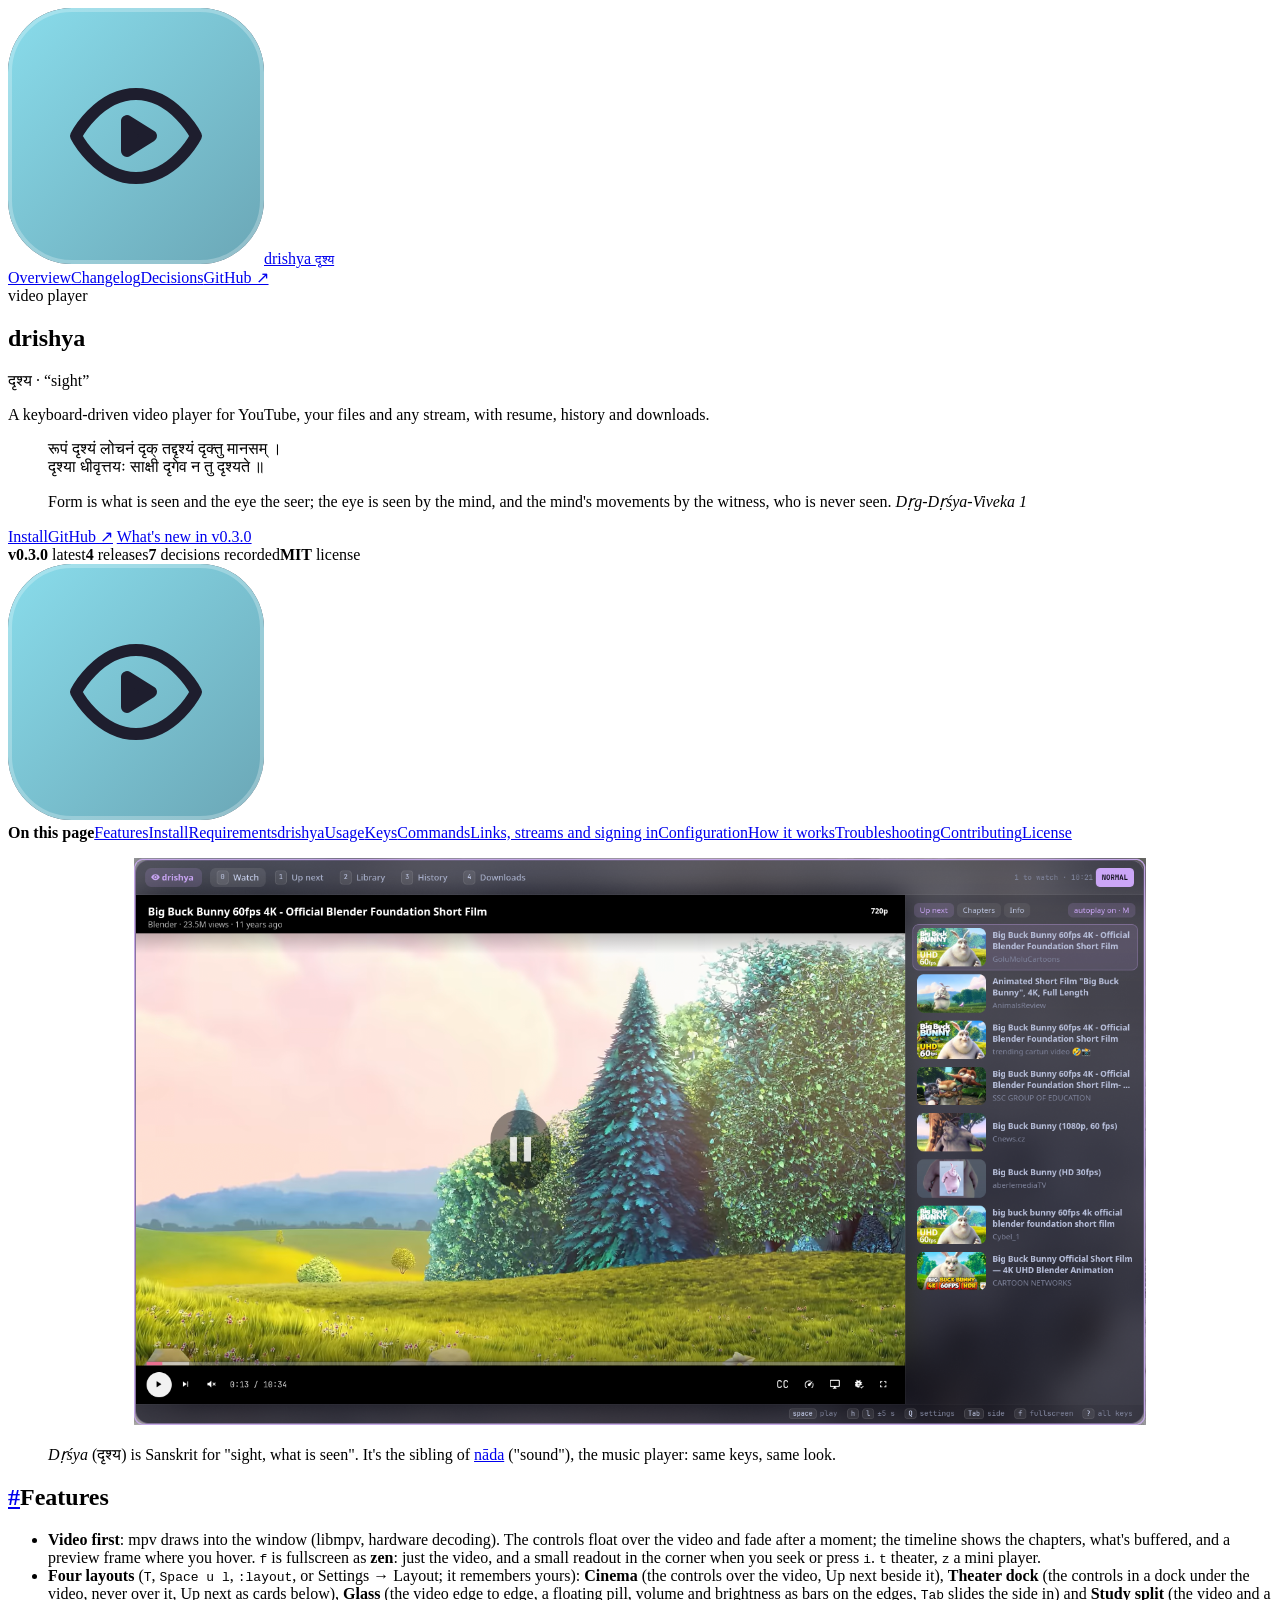
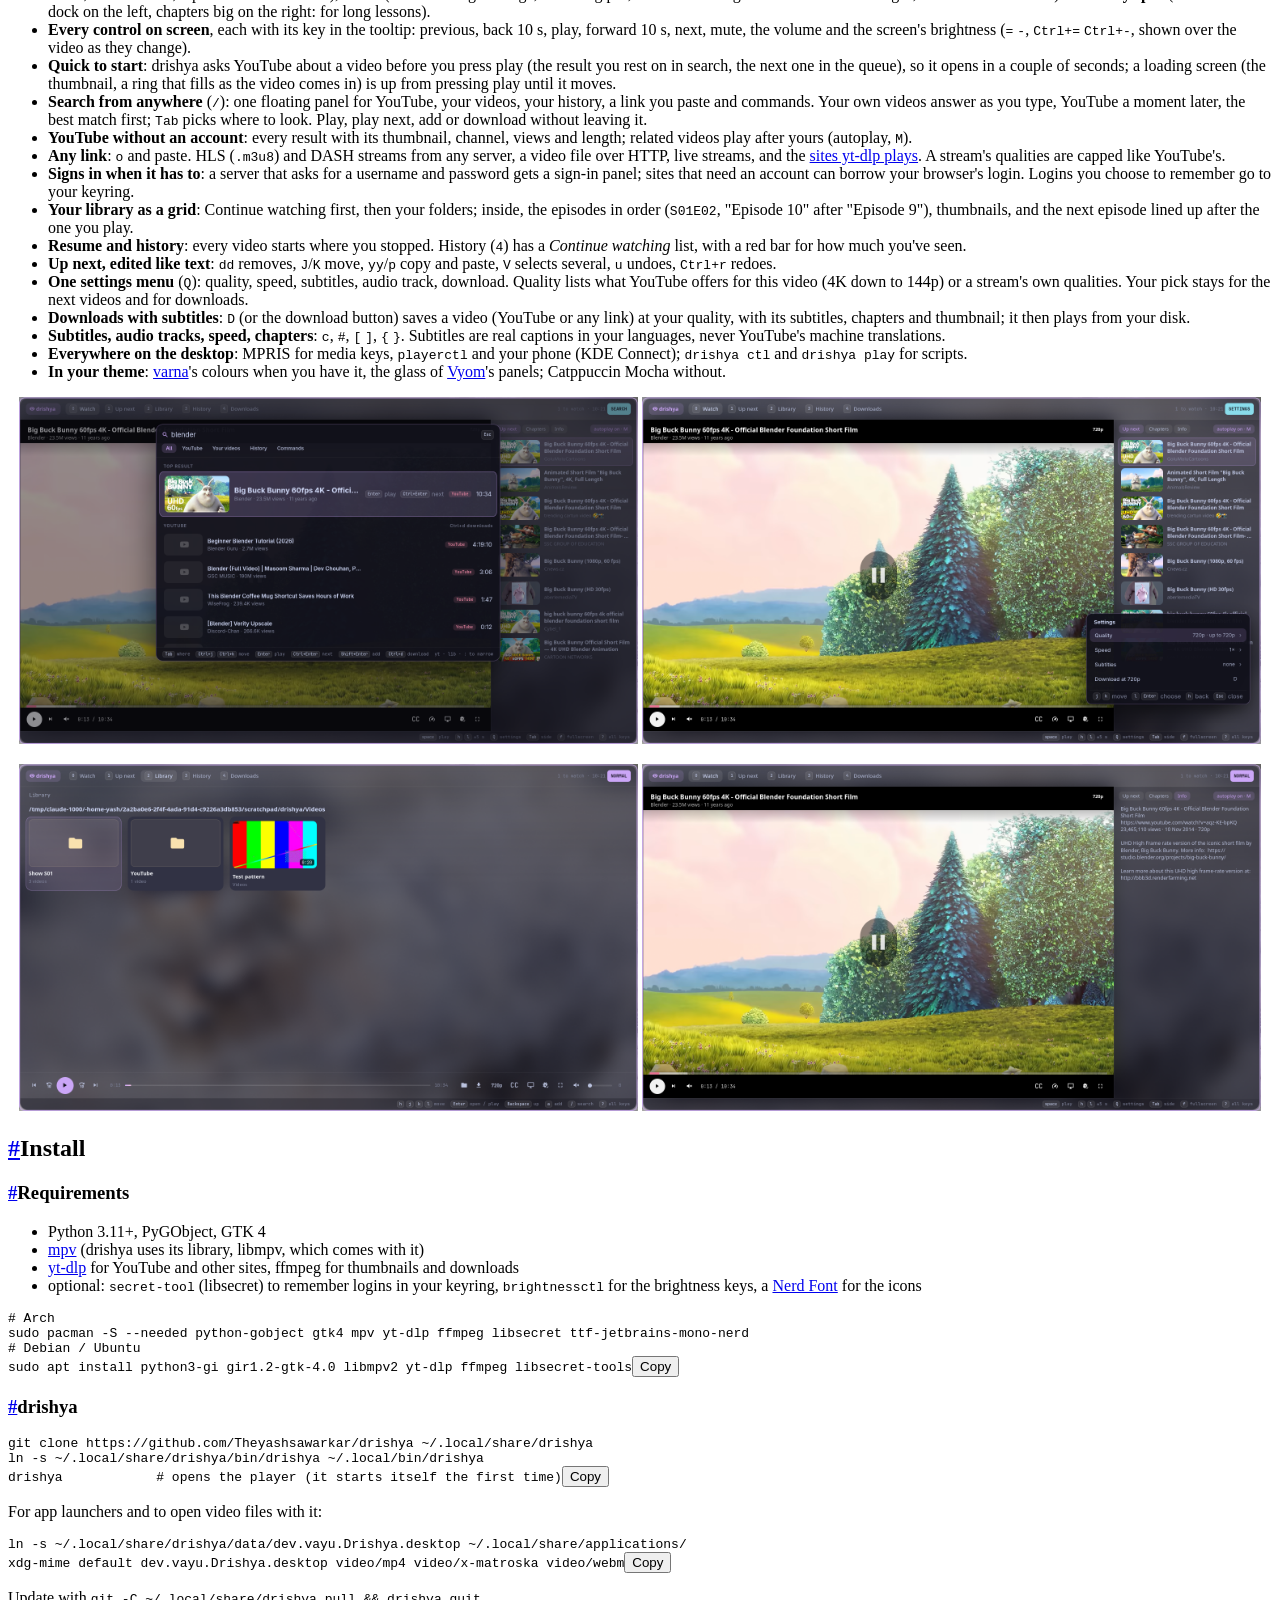
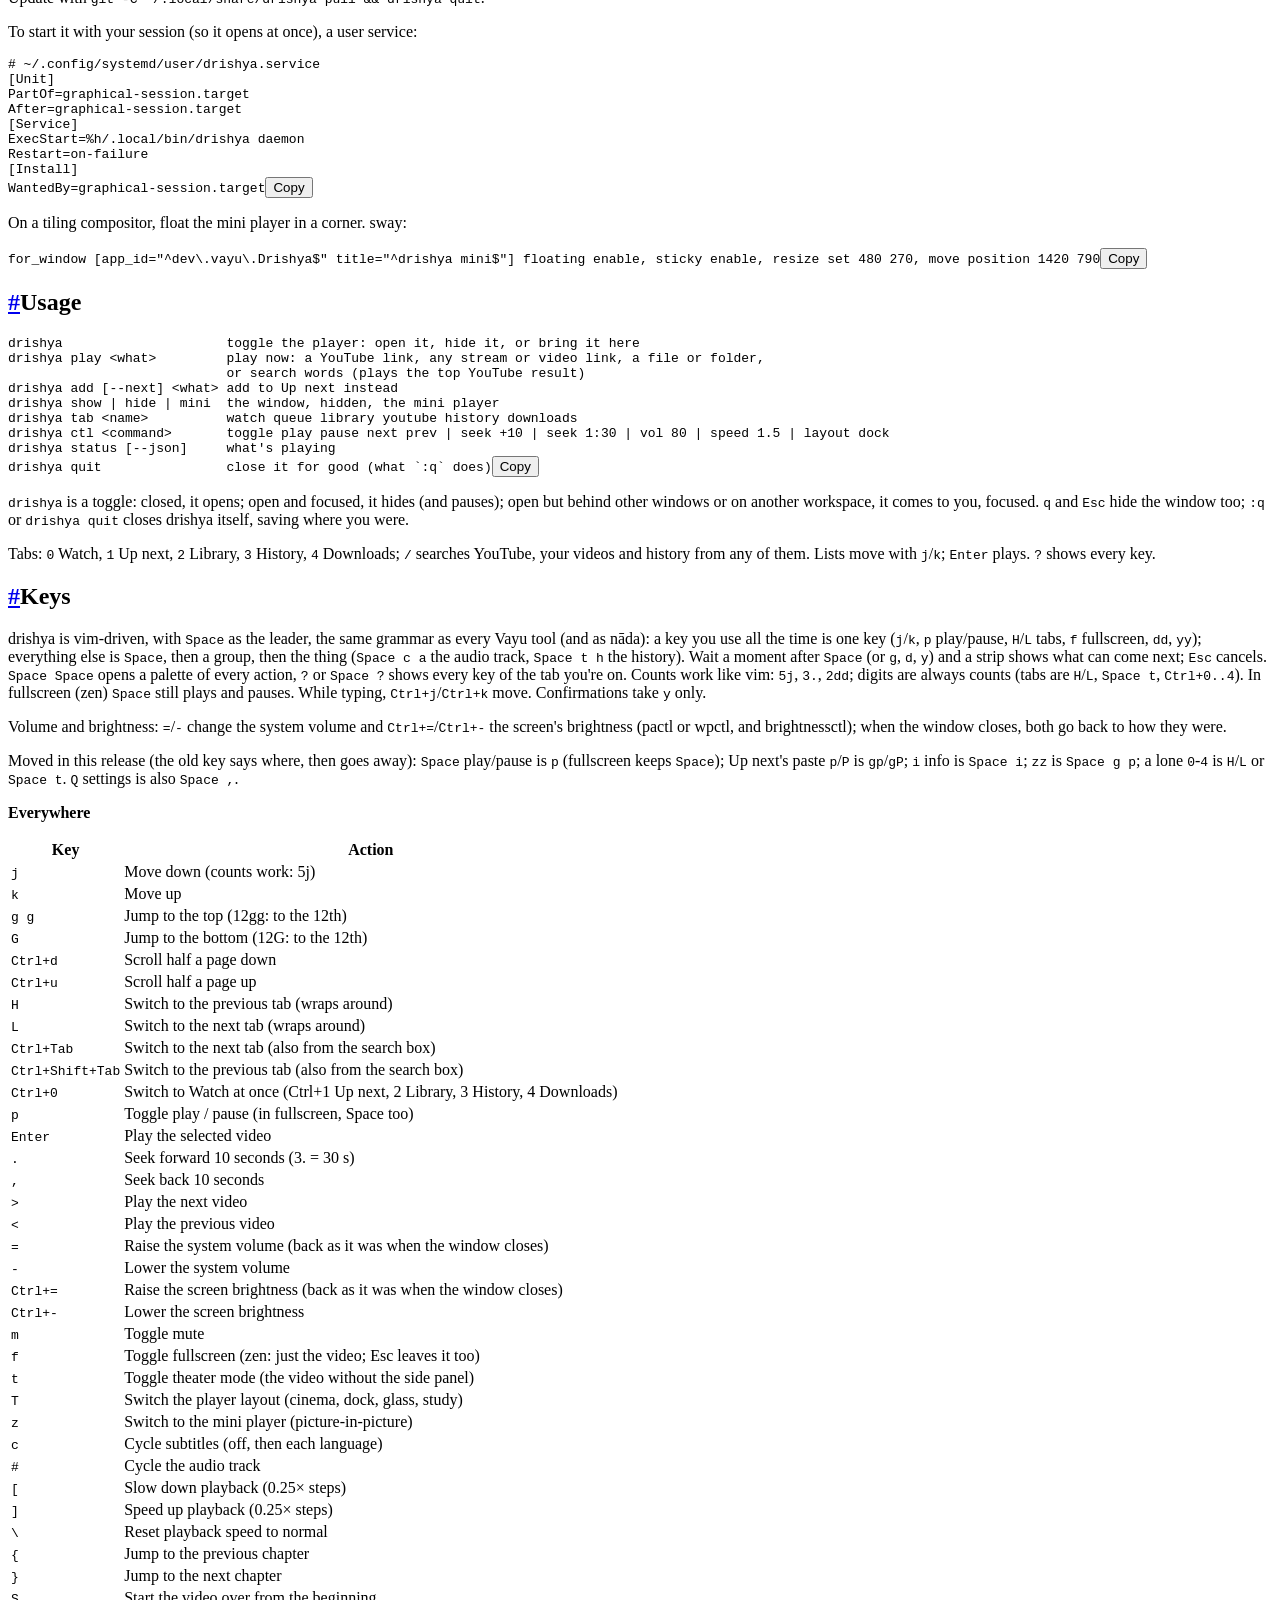
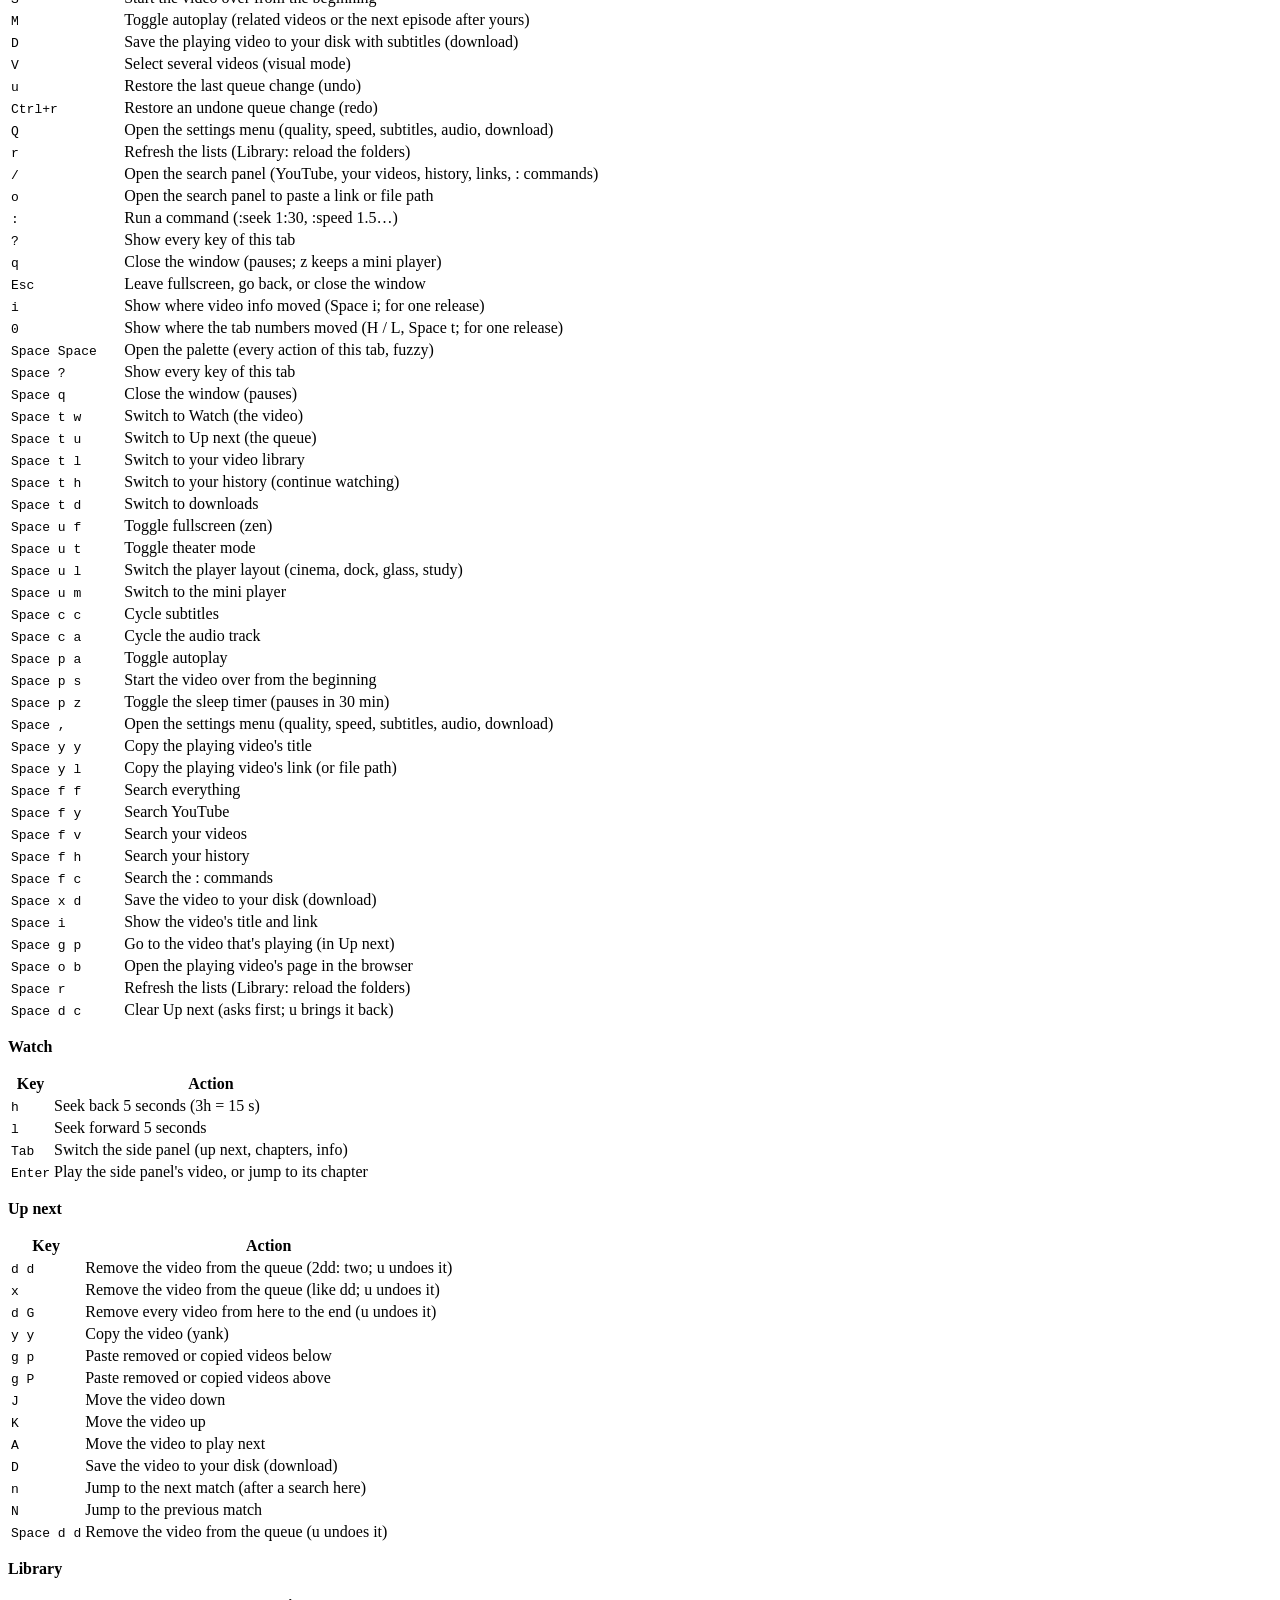
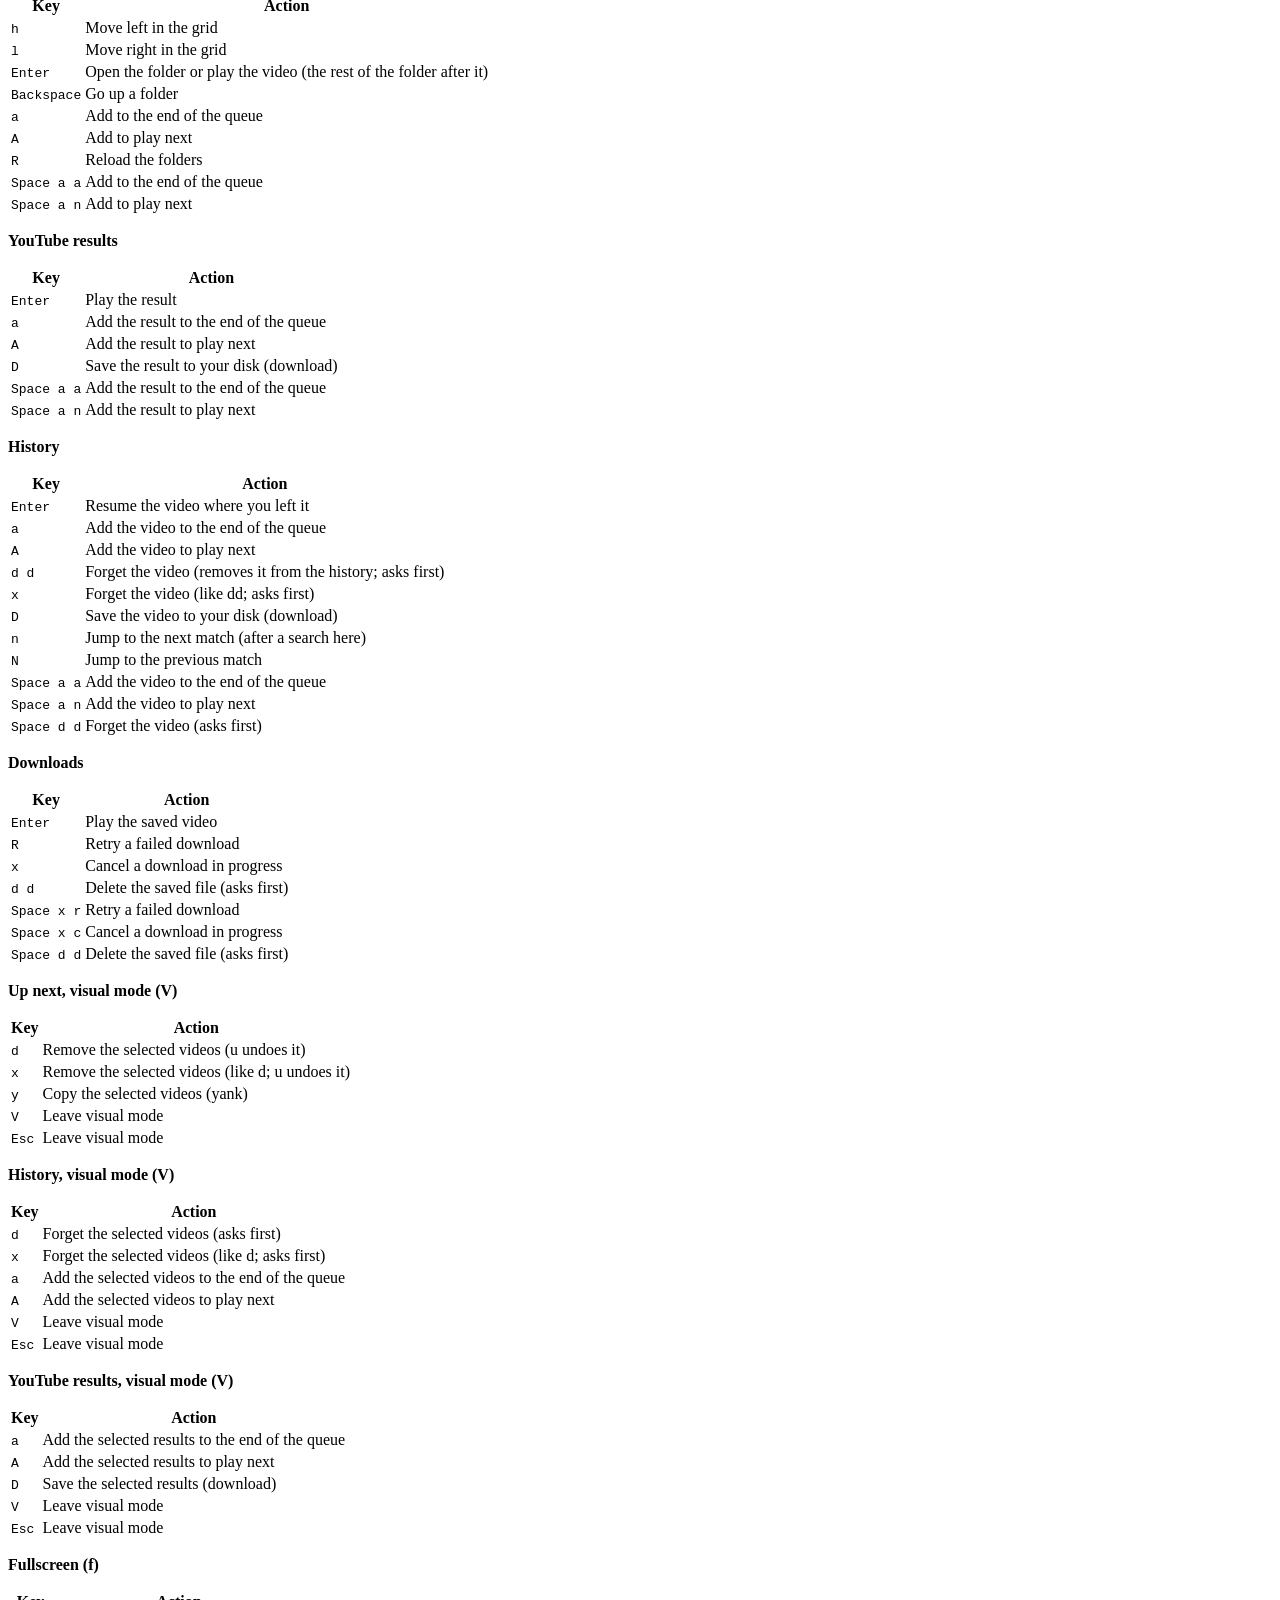
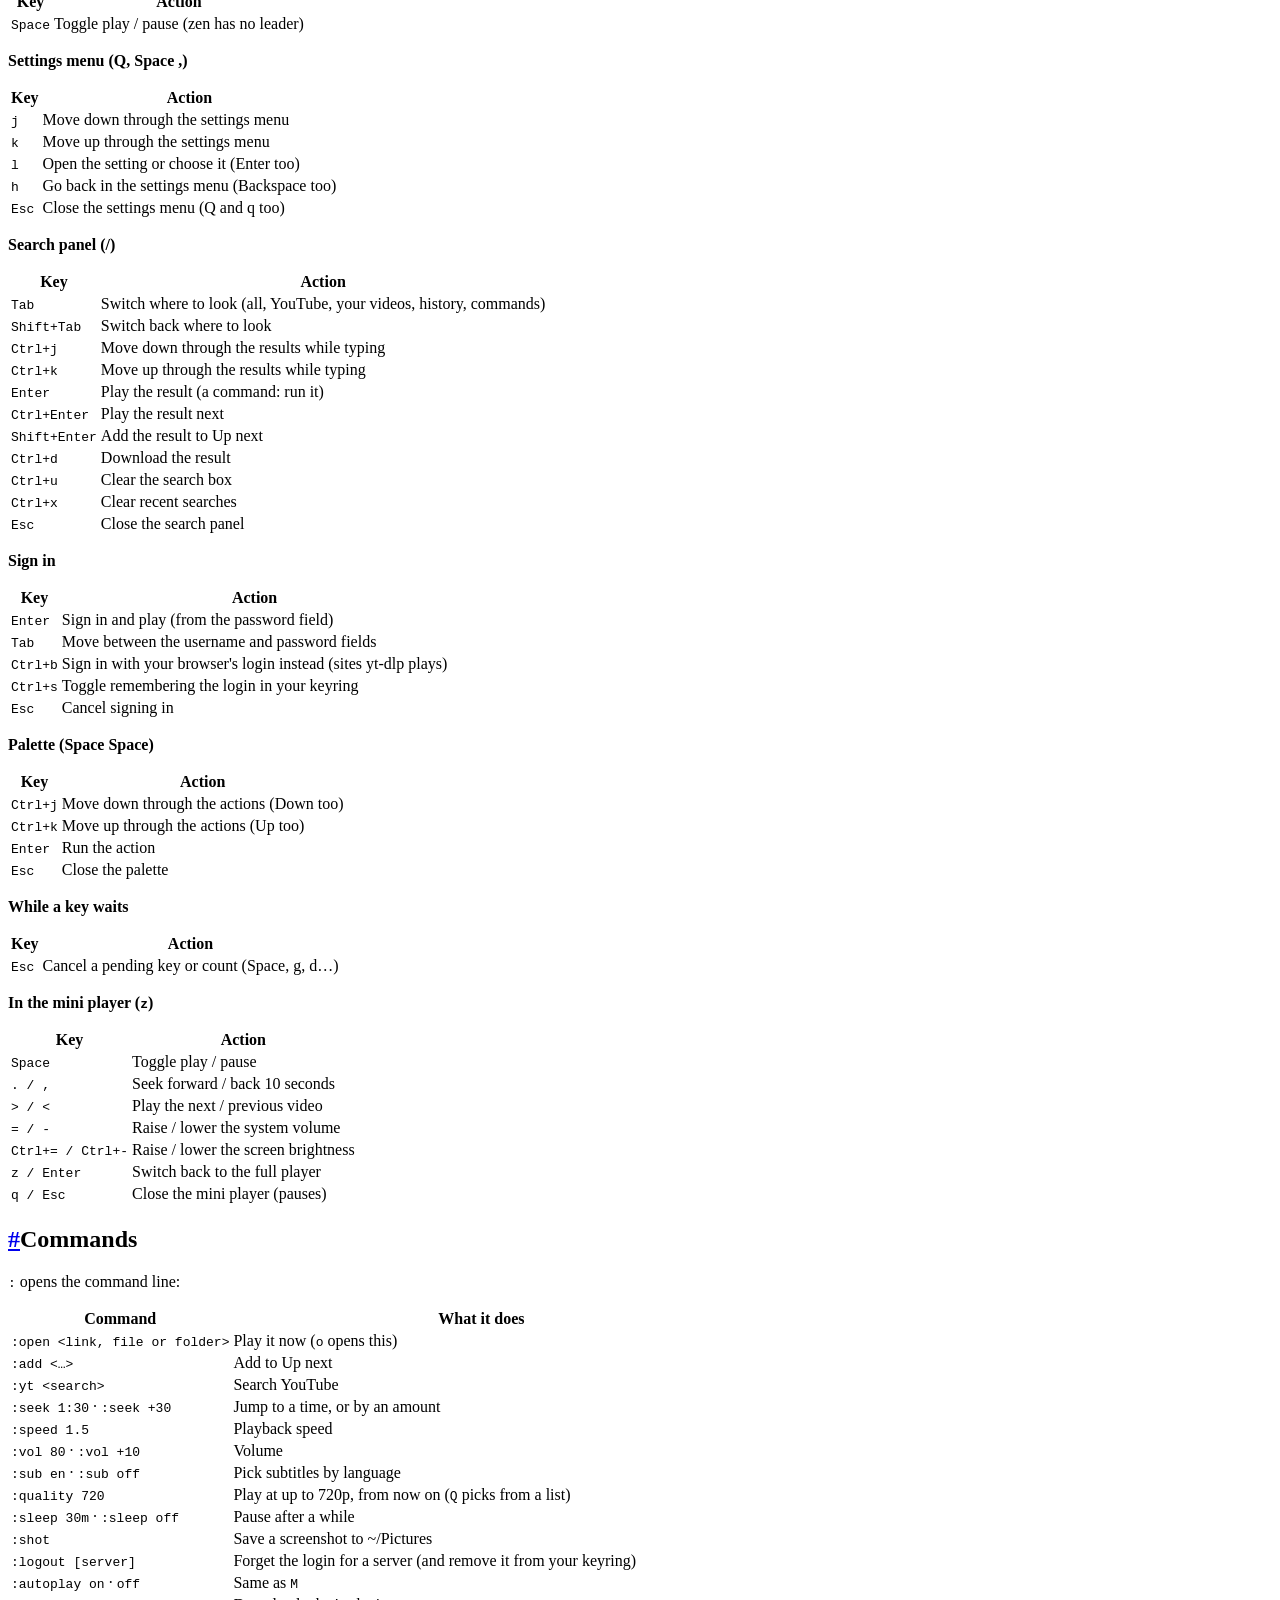
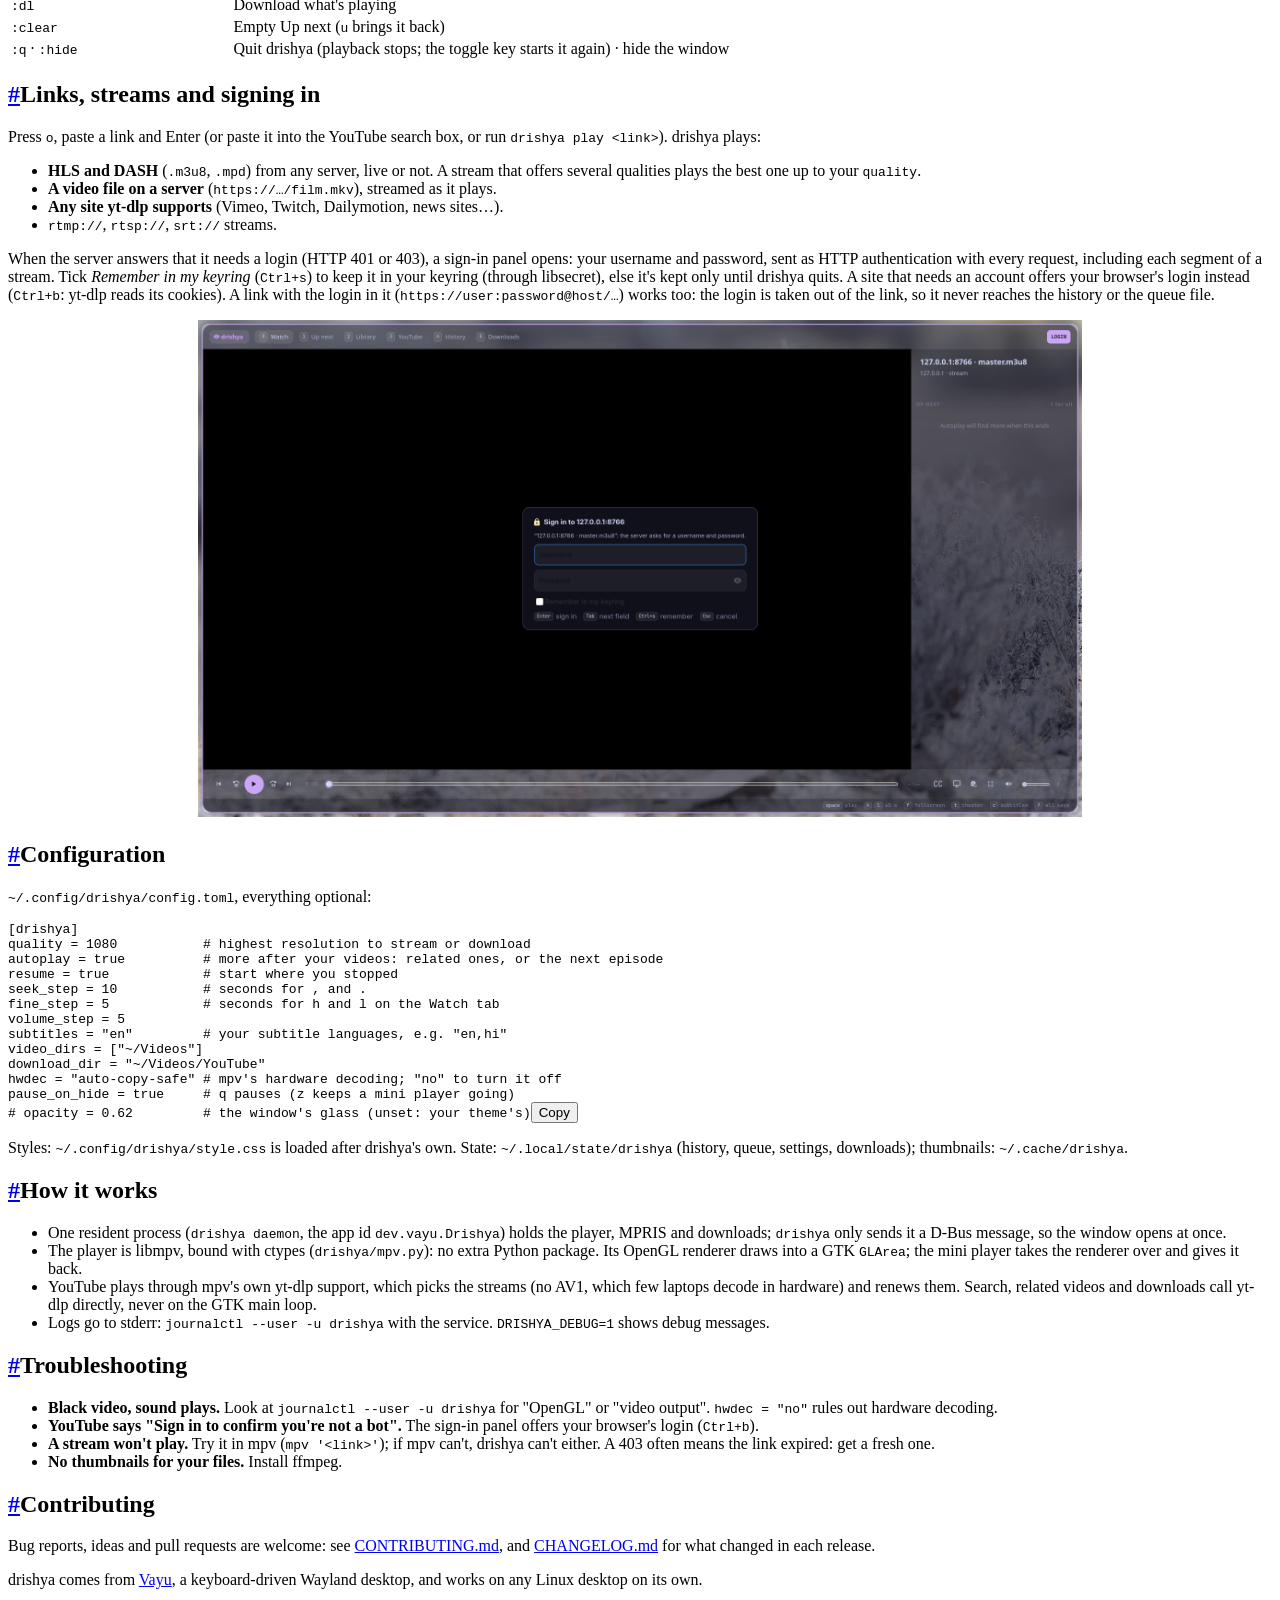
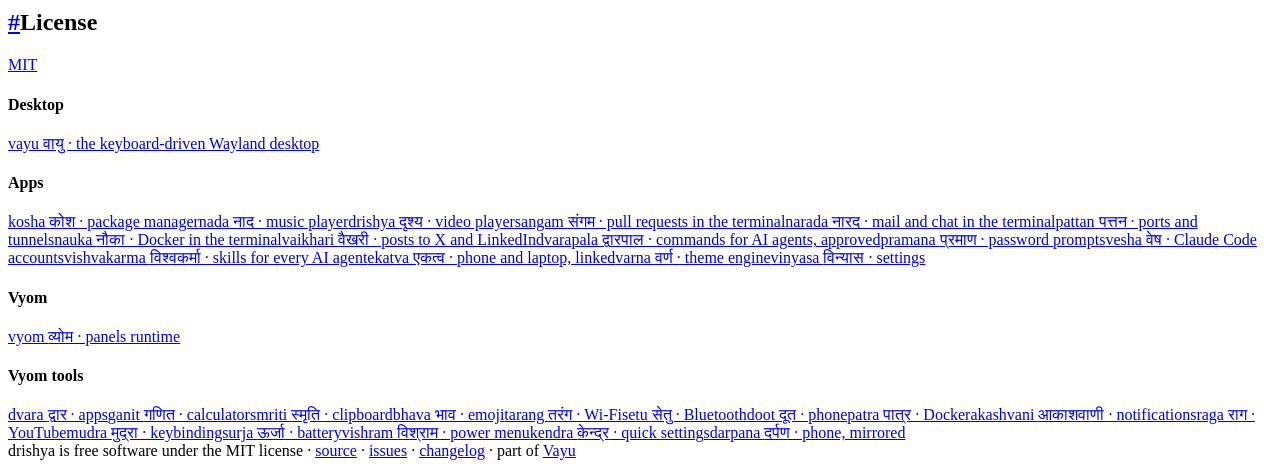
==== commit 38c34f1f: ":q closes, the toggle brings an unfocused window here, a YouTube cache - `:q` closes drishya instead" ====
--- a/docs/index.html
+++ b/docs/index.html
@@ -34,7 +34,7 @@
 </p>
 <blockquote><p><em>Dṛśya</em> (दृश्य) is Sanskrit for "sight, what is seen". It's the sibling of <a href="https://github.com/Theyashsawarkar/nada">nāda</a> ("sound"), the music player: same keys, same look.</p></blockquote>
 <h2 id="features"><a class="anchor" href="#features">#</a>Features</h2>
-<ul><li><strong>Video first</strong>: mpv draws into the window (libmpv, hardware decoding). The controls float over the video and fade after a moment; the timeline shows the chapters, what's buffered, and a preview frame where you hover. <code>f</code> is fullscreen as <strong>zen</strong>: just the video, and a small readout in the corner when you seek or press <code>i</code>. <code>t</code> theater, <code>z</code> a mini player.</li><li><strong>Search from anywhere</strong> (<code>/</code>): one floating panel for YouTube, your videos, your history, a link you paste and commands. Your own videos answer as you type, YouTube a moment later, the best match first; <code>Tab</code> picks where to look. Play, play next, add or download without leaving it.</li><li><strong>YouTube without an account</strong>: every result with its thumbnail, channel, views and length; related videos play after yours (autoplay, <code>M</code>).</li><li><strong>Any link</strong>: <code>o</code> and paste. HLS (<code>.m3u8</code>) and DASH streams from any server, a video file over HTTP, live streams, and the <a href="https://github.com/yt-dlp/yt-dlp/blob/master/supportedsites.md">sites yt-dlp plays</a>. A stream's qualities are capped like YouTube's.</li><li><strong>Signs in when it has to</strong>: a server that asks for a username and password gets a sign-in panel; sites that need an account can borrow your browser's login. Logins you choose to remember go to your keyring.</li><li><strong>Your library as a grid</strong>: Continue watching first, then your folders; inside, the episodes in order (<code>S01E02</code>, "Episode 10" after "Episode 9"), thumbnails, and the next episode lined up after the one you play.</li><li><strong>Resume and history</strong>: every video starts where you stopped. History (<code>4</code>) has a <em>Continue watching</em> list, with a red bar for how much you've seen.</li><li><strong>Up next, edited like text</strong>: <code>dd</code> removes, <code>J</code>/<code>K</code> move, <code>yy</code>/<code>p</code> copy and paste, <code>V</code> selects several, <code>u</code> undoes, <code>Ctrl+r</code> redoes.</li><li><strong>One settings menu</strong> (<code>Q</code>): quality, speed, subtitles, audio track, download. Quality lists what YouTube offers for this video (4K down to 144p) or a stream's own qualities. Your pick stays for the next videos and for downloads.</li><li><strong>Downloads with subtitles</strong>: <code>D</code> (or the download button) saves a video (YouTube or any link) at your quality, with its subtitles, chapters and thumbnail; it then plays from your disk.</li><li><strong>Subtitles, audio tracks, speed, chapters</strong>: <code>c</code>, <code>#</code>, <code>[</code> <code>]</code>, <code>{</code> <code>}</code>. Subtitles are real captions in your languages, never YouTube's machine translations.</li><li><strong>Everywhere on the desktop</strong>: MPRIS for media keys, <code>playerctl</code> and your phone (KDE Connect); <code>drishya ctl</code> and <code>drishya play</code> for scripts.</li><li><strong>In your theme</strong>: <a href="https://github.com/Theyashsawarkar/varna">varna</a>'s colours when you have it, the glass of <a href="https://github.com/Theyashsawarkar/vyom">Vyom</a>'s panels; Catppuccin Mocha without.</li></ul>
+<ul><li><strong>Video first</strong>: mpv draws into the window (libmpv, hardware decoding). The controls float over the video and fade after a moment; the timeline shows the chapters, what's buffered, and a preview frame where you hover. <code>f</code> is fullscreen as <strong>zen</strong>: just the video, and a small readout in the corner when you seek or press <code>i</code>. <code>t</code> theater, <code>z</code> a mini player.</li><li><strong>Four layouts</strong> (<code>T</code>, <code>Space u l</code>, <code>:layout</code>, or Settings → Layout; it remembers yours): <strong>Cinema</strong> (the controls over the video, Up next beside it), <strong>Theater dock</strong> (the controls in a dock under the video, never over it, Up next as cards below), <strong>Glass</strong> (the video edge to edge, a floating pill, volume and brightness as bars on the edges, <code>Tab</code> slides the side in) and <strong>Study split</strong> (the video and a dock on the left, chapters big on the right: for long lessons).</li><li><strong>Every control on screen</strong>, each with its key in the tooltip: previous, back 10 s, play, forward 10 s, next, mute, the volume and the screen's brightness (<code>=</code> <code>-</code>, <code>Ctrl+=</code> <code>Ctrl+-</code>, shown over the video as they change).</li><li><strong>Quick to start</strong>: drishya asks YouTube about a video before you press play (the result you rest on in search, the next one in the queue), so it opens in a couple of seconds; a loading screen (the thumbnail, a ring that fills as the video comes in) is up from pressing play until it moves.</li><li><strong>Search from anywhere</strong> (<code>/</code>): one floating panel for YouTube, your videos, your history, a link you paste and commands. Your own videos answer as you type, YouTube a moment later, the best match first; <code>Tab</code> picks where to look. Play, play next, add or download without leaving it.</li><li><strong>YouTube without an account</strong>: every result with its thumbnail, channel, views and length; related videos play after yours (autoplay, <code>M</code>).</li><li><strong>Any link</strong>: <code>o</code> and paste. HLS (<code>.m3u8</code>) and DASH streams from any server, a video file over HTTP, live streams, and the <a href="https://github.com/yt-dlp/yt-dlp/blob/master/supportedsites.md">sites yt-dlp plays</a>. A stream's qualities are capped like YouTube's.</li><li><strong>Signs in when it has to</strong>: a server that asks for a username and password gets a sign-in panel; sites that need an account can borrow your browser's login. Logins you choose to remember go to your keyring.</li><li><strong>Your library as a grid</strong>: Continue watching first, then your folders; inside, the episodes in order (<code>S01E02</code>, "Episode 10" after "Episode 9"), thumbnails, and the next episode lined up after the one you play.</li><li><strong>Resume and history</strong>: every video starts where you stopped. History (<code>4</code>) has a <em>Continue watching</em> list, with a red bar for how much you've seen.</li><li><strong>Up next, edited like text</strong>: <code>dd</code> removes, <code>J</code>/<code>K</code> move, <code>yy</code>/<code>p</code> copy and paste, <code>V</code> selects several, <code>u</code> undoes, <code>Ctrl+r</code> redoes.</li><li><strong>One settings menu</strong> (<code>Q</code>): quality, speed, subtitles, audio track, download. Quality lists what YouTube offers for this video (4K down to 144p) or a stream's own qualities. Your pick stays for the next videos and for downloads.</li><li><strong>Downloads with subtitles</strong>: <code>D</code> (or the download button) saves a video (YouTube or any link) at your quality, with its subtitles, chapters and thumbnail; it then plays from your disk.</li><li><strong>Subtitles, audio tracks, speed, chapters</strong>: <code>c</code>, <code>#</code>, <code>[</code> <code>]</code>, <code>{</code> <code>}</code>. Subtitles are real captions in your languages, never YouTube's machine translations.</li><li><strong>Everywhere on the desktop</strong>: MPRIS for media keys, <code>playerctl</code> and your phone (KDE Connect); <code>drishya ctl</code> and <code>drishya play</code> for scripts.</li><li><strong>In your theme</strong>: <a href="https://github.com/Theyashsawarkar/varna">varna</a>'s colours when you have it, the glass of <a href="https://github.com/Theyashsawarkar/vyom">Vyom</a>'s panels; Catppuccin Mocha without.</li></ul>
 <p align="center">
   <img alt="The search panel: the top result from YouTube with its thumbnail, more results, and the keys" src="assets/screenshots/search.png" width="49%">
   <img alt="The settings menu over the video: quality, speed, subtitles" src="assets/screenshots/settings.png" width="49%">
@@ -71,15 +71,16 @@
 <p>On a tiling compositor, float the mini player in a corner. sway:</p>
 <pre class="code" data-lang=""><code>for_window [app_id=&quot;^dev\.vayu\.Drishya$&quot; title=&quot;^drishya mini$&quot;] floating enable, sticky enable, resize set 480 270, move position 1420 790</code></pre>
 <h2 id="usage"><a class="anchor" href="#usage">#</a>Usage</h2>
-<pre class="code" data-lang=""><code>drishya                     open the player, or close it if it&#x27;s open
+<pre class="code" data-lang=""><code>drishya                     toggle the player: open it, hide it, or bring it here
 drishya play &lt;what&gt;         play now: a YouTube link, any stream or video link, a file or folder,
                             or search words (plays the top YouTube result)
 drishya add [--next] &lt;what&gt; add to Up next instead
 drishya show | hide | mini  the window, hidden, the mini player
 drishya tab &lt;name&gt;          watch queue library youtube history downloads
-drishya ctl &lt;command&gt;       toggle play pause next prev | seek +10 | seek 1:30 | vol 80 | speed 1.5
+drishya ctl &lt;command&gt;       toggle play pause next prev | seek +10 | seek 1:30 | vol 80 | speed 1.5 | layout dock
 drishya status [--json]     what&#x27;s playing
-drishya quit                stop it</code></pre>
+drishya quit                close it for good (what `:q` does)</code></pre>
+<p><code>drishya</code> is a toggle: closed, it opens; open and focused, it hides (and pauses); open but behind other windows or on another workspace, it comes to you, focused. <code>q</code> and <code>Esc</code> hide the window too; <code>:q</code> or <code>drishya quit</code> closes drishya itself, saving where you were.</p>
 <p>Tabs: <code>0</code> Watch, <code>1</code> Up next, <code>2</code> Library, <code>3</code> History, <code>4</code> Downloads; <code>/</code> searches YouTube, your videos and history from any of them. Lists move with <code>j</code>/<code>k</code>; <code>Enter</code> plays. <code>?</code> shows every key.</p>
 <h2 id="keys"><a class="anchor" href="#keys">#</a>Keys</h2>
 <p>drishya is vim-driven, with <code>Space</code> as the leader, the same grammar as every Vayu tool (and as nāda): a key you use all the time is one key (<code>j</code>/<code>k</code>, <code>p</code> play/pause, <code>H</code>/<code>L</code> tabs, <code>f</code> fullscreen, <code>dd</code>, <code>yy</code>); everything else is <code>Space</code>, then a group, then the thing (<code>Space c a</code> the audio track, <code>Space t h</code> the history). Wait a moment after <code>Space</code> (or <code>g</code>, <code>d</code>, <code>y</code>) and a strip shows what can come next; <code>Esc</code> cancels. <code>Space Space</code> opens a palette of every action, <code>?</code> or <code>Space ?</code> shows every key of the tab you're on. Counts work like vim: <code>5j</code>, <code>3.</code>, <code>2dd</code>; digits are always counts (tabs are <code>H</code>/<code>L</code>, <code>Space t</code>, <code>Ctrl+0..4</code>). In fullscreen (zen) <code>Space</code> still plays and pauses. While typing, <code>Ctrl+j</code>/<code>Ctrl+k</code> move. Confirmations take <code>y</code> only.</p>
@@ -87,7 +88,7 @@
 <p>Moved in this release (the old key says where, then goes away): <code>Space</code> play/pause is <code>p</code> (fullscreen keeps <code>Space</code>); Up next's paste <code>p</code>/<code>P</code> is <code>gp</code>/<code>gP</code>; <code>i</code> info is <code>Space i</code>; <code>zz</code> is <code>Space g p</code>; a lone <code>0</code>-<code>4</code> is <code>H</code>/<code>L</code> or <code>Space t</code>. <code>Q</code> settings is also <code>Space ,</code>.</p>
 <!-- keys: generated by scripts/keybinds.py from the keymap; don't edit by hand -->
 <p><strong>Everywhere</strong></p>
-<div class="table"><table><thead><tr><th>Key</th><th>Action</th></tr></thead><tbody><tr><td><code>j</code></td><td>Move down (counts work: 5j)</td></tr><tr><td><code>k</code></td><td>Move up</td></tr><tr><td><code>g g</code></td><td>Jump to the top (12gg: to the 12th)</td></tr><tr><td><code>G</code></td><td>Jump to the bottom (12G: to the 12th)</td></tr><tr><td><code>Ctrl+d</code></td><td>Scroll half a page down</td></tr><tr><td><code>Ctrl+u</code></td><td>Scroll half a page up</td></tr><tr><td><code>H</code></td><td>Switch to the previous tab (wraps around)</td></tr><tr><td><code>L</code></td><td>Switch to the next tab (wraps around)</td></tr><tr><td><code>Ctrl+Tab</code></td><td>Switch to the next tab (also from the search box)</td></tr><tr><td><code>Ctrl+Shift+Tab</code></td><td>Switch to the previous tab (also from the search box)</td></tr><tr><td><code>Ctrl+0</code></td><td>Switch to Watch at once (Ctrl+1 Up next, 2 Library, 3 History, 4 Downloads)</td></tr><tr><td><code>p</code></td><td>Toggle play / pause (in fullscreen, Space too)</td></tr><tr><td><code>Enter</code></td><td>Play the selected video</td></tr><tr><td><code>.</code></td><td>Seek forward 10 seconds (3. = 30 s)</td></tr><tr><td><code>,</code></td><td>Seek back 10 seconds</td></tr><tr><td><code>&gt;</code></td><td>Play the next video</td></tr><tr><td><code>&lt;</code></td><td>Play the previous video</td></tr><tr><td><code>=</code></td><td>Raise the system volume (back as it was when the window closes)</td></tr><tr><td><code>-</code></td><td>Lower the system volume</td></tr><tr><td><code>Ctrl+=</code></td><td>Raise the screen brightness (back as it was when the window closes)</td></tr><tr><td><code>Ctrl+-</code></td><td>Lower the screen brightness</td></tr><tr><td><code>m</code></td><td>Toggle mute</td></tr><tr><td><code>f</code></td><td>Toggle fullscreen (zen: just the video; Esc leaves it too)</td></tr><tr><td><code>t</code></td><td>Toggle theater mode (the video without the side panel)</td></tr><tr><td><code>z</code></td><td>Switch to the mini player (picture-in-picture)</td></tr><tr><td><code>c</code></td><td>Cycle subtitles (off, then each language)</td></tr><tr><td><code>#</code></td><td>Cycle the audio track</td></tr><tr><td><code>[</code></td><td>Slow down playback (0.25× steps)</td></tr><tr><td><code>]</code></td><td>Speed up playback (0.25× steps)</td></tr><tr><td><code>\</code></td><td>Reset playback speed to normal</td></tr><tr><td><code>{</code></td><td>Jump to the previous chapter</td></tr><tr><td><code>}</code></td><td>Jump to the next chapter</td></tr><tr><td><code>S</code></td><td>Start the video over from the beginning</td></tr><tr><td><code>M</code></td><td>Toggle autoplay (related videos or the next episode after yours)</td></tr><tr><td><code>D</code></td><td>Save the playing video to your disk with subtitles (download)</td></tr><tr><td><code>V</code></td><td>Select several videos (visual mode)</td></tr><tr><td><code>u</code></td><td>Restore the last queue change (undo)</td></tr><tr><td><code>Ctrl+r</code></td><td>Restore an undone queue change (redo)</td></tr><tr><td><code>Q</code></td><td>Open the settings menu (quality, speed, subtitles, audio, download)</td></tr><tr><td><code>r</code></td><td>Refresh the lists (Library: reload the folders)</td></tr><tr><td><code>/</code></td><td>Open the search panel (YouTube, your videos, history, links, : commands)</td></tr><tr><td><code>o</code></td><td>Open the search panel to paste a link or file path</td></tr><tr><td><code>:</code></td><td>Run a command (:seek 1:30, :speed 1.5…)</td></tr><tr><td><code>?</code></td><td>Show every key of this tab</td></tr><tr><td><code>q</code></td><td>Close the window (pauses; z keeps a mini player)</td></tr><tr><td><code>Esc</code></td><td>Leave fullscreen, go back, or close the window</td></tr><tr><td><code>i</code></td><td>Show where video info moved (Space i; for one release)</td></tr><tr><td><code>0</code></td><td>Show where the tab numbers moved (H / L, Space t; for one release)</td></tr><tr><td><code>Space Space</code></td><td>Open the palette (every action of this tab, fuzzy)</td></tr><tr><td><code>Space ?</code></td><td>Show every key of this tab</td></tr><tr><td><code>Space q</code></td><td>Close the window (pauses)</td></tr><tr><td><code>Space t w</code></td><td>Switch to Watch (the video)</td></tr><tr><td><code>Space t u</code></td><td>Switch to Up next (the queue)</td></tr><tr><td><code>Space t l</code></td><td>Switch to your video library</td></tr><tr><td><code>Space t h</code></td><td>Switch to your history (continue watching)</td></tr><tr><td><code>Space t d</code></td><td>Switch to downloads</td></tr><tr><td><code>Space u f</code></td><td>Toggle fullscreen (zen)</td></tr><tr><td><code>Space u t</code></td><td>Toggle theater mode</td></tr><tr><td><code>Space u m</code></td><td>Switch to the mini player</td></tr><tr><td><code>Space c c</code></td><td>Cycle subtitles</td></tr><tr><td><code>Space c a</code></td><td>Cycle the audio track</td></tr><tr><td><code>Space p a</code></td><td>Toggle autoplay</td></tr><tr><td><code>Space p s</code></td><td>Start the video over from the beginning</td></tr><tr><td><code>Space p z</code></td><td>Toggle the sleep timer (pauses in 30 min)</td></tr><tr><td><code>Space ,</code></td><td>Open the settings menu (quality, speed, subtitles, audio, download)</td></tr><tr><td><code>Space y y</code></td><td>Copy the playing video's title</td></tr><tr><td><code>Space y l</code></td><td>Copy the playing video's link (or file path)</td></tr><tr><td><code>Space f f</code></td><td>Search everything</td></tr><tr><td><code>Space f y</code></td><td>Search YouTube</td></tr><tr><td><code>Space f v</code></td><td>Search your videos</td></tr><tr><td><code>Space f h</code></td><td>Search your history</td></tr><tr><td><code>Space f c</code></td><td>Search the : commands</td></tr><tr><td><code>Space x d</code></td><td>Save the video to your disk (download)</td></tr><tr><td><code>Space i</code></td><td>Show the video's title and link</td></tr><tr><td><code>Space g p</code></td><td>Go to the video that's playing (in Up next)</td></tr><tr><td><code>Space o b</code></td><td>Open the playing video's page in the browser</td></tr><tr><td><code>Space r</code></td><td>Refresh the lists (Library: reload the folders)</td></tr><tr><td><code>Space d c</code></td><td>Clear Up next (asks first; u brings it back)</td></tr></tbody></table></div>
+<div class="table"><table><thead><tr><th>Key</th><th>Action</th></tr></thead><tbody><tr><td><code>j</code></td><td>Move down (counts work: 5j)</td></tr><tr><td><code>k</code></td><td>Move up</td></tr><tr><td><code>g g</code></td><td>Jump to the top (12gg: to the 12th)</td></tr><tr><td><code>G</code></td><td>Jump to the bottom (12G: to the 12th)</td></tr><tr><td><code>Ctrl+d</code></td><td>Scroll half a page down</td></tr><tr><td><code>Ctrl+u</code></td><td>Scroll half a page up</td></tr><tr><td><code>H</code></td><td>Switch to the previous tab (wraps around)</td></tr><tr><td><code>L</code></td><td>Switch to the next tab (wraps around)</td></tr><tr><td><code>Ctrl+Tab</code></td><td>Switch to the next tab (also from the search box)</td></tr><tr><td><code>Ctrl+Shift+Tab</code></td><td>Switch to the previous tab (also from the search box)</td></tr><tr><td><code>Ctrl+0</code></td><td>Switch to Watch at once (Ctrl+1 Up next, 2 Library, 3 History, 4 Downloads)</td></tr><tr><td><code>p</code></td><td>Toggle play / pause (in fullscreen, Space too)</td></tr><tr><td><code>Enter</code></td><td>Play the selected video</td></tr><tr><td><code>.</code></td><td>Seek forward 10 seconds (3. = 30 s)</td></tr><tr><td><code>,</code></td><td>Seek back 10 seconds</td></tr><tr><td><code>&gt;</code></td><td>Play the next video</td></tr><tr><td><code>&lt;</code></td><td>Play the previous video</td></tr><tr><td><code>=</code></td><td>Raise the system volume (back as it was when the window closes)</td></tr><tr><td><code>-</code></td><td>Lower the system volume</td></tr><tr><td><code>Ctrl+=</code></td><td>Raise the screen brightness (back as it was when the window closes)</td></tr><tr><td><code>Ctrl+-</code></td><td>Lower the screen brightness</td></tr><tr><td><code>m</code></td><td>Toggle mute</td></tr><tr><td><code>f</code></td><td>Toggle fullscreen (zen: just the video; Esc leaves it too)</td></tr><tr><td><code>t</code></td><td>Toggle theater mode (the video without the side panel)</td></tr><tr><td><code>T</code></td><td>Switch the player layout (cinema, dock, glass, study)</td></tr><tr><td><code>z</code></td><td>Switch to the mini player (picture-in-picture)</td></tr><tr><td><code>c</code></td><td>Cycle subtitles (off, then each language)</td></tr><tr><td><code>#</code></td><td>Cycle the audio track</td></tr><tr><td><code>[</code></td><td>Slow down playback (0.25× steps)</td></tr><tr><td><code>]</code></td><td>Speed up playback (0.25× steps)</td></tr><tr><td><code>\</code></td><td>Reset playback speed to normal</td></tr><tr><td><code>{</code></td><td>Jump to the previous chapter</td></tr><tr><td><code>}</code></td><td>Jump to the next chapter</td></tr><tr><td><code>S</code></td><td>Start the video over from the beginning</td></tr><tr><td><code>M</code></td><td>Toggle autoplay (related videos or the next episode after yours)</td></tr><tr><td><code>D</code></td><td>Save the playing video to your disk with subtitles (download)</td></tr><tr><td><code>V</code></td><td>Select several videos (visual mode)</td></tr><tr><td><code>u</code></td><td>Restore the last queue change (undo)</td></tr><tr><td><code>Ctrl+r</code></td><td>Restore an undone queue change (redo)</td></tr><tr><td><code>Q</code></td><td>Open the settings menu (quality, speed, subtitles, audio, download)</td></tr><tr><td><code>r</code></td><td>Refresh the lists (Library: reload the folders)</td></tr><tr><td><code>/</code></td><td>Open the search panel (YouTube, your videos, history, links, : commands)</td></tr><tr><td><code>o</code></td><td>Open the search panel to paste a link or file path</td></tr><tr><td><code>:</code></td><td>Run a command (:seek 1:30, :speed 1.5…)</td></tr><tr><td><code>?</code></td><td>Show every key of this tab</td></tr><tr><td><code>q</code></td><td>Close the window (pauses; z keeps a mini player)</td></tr><tr><td><code>Esc</code></td><td>Leave fullscreen, go back, or close the window</td></tr><tr><td><code>i</code></td><td>Show where video info moved (Space i; for one release)</td></tr><tr><td><code>0</code></td><td>Show where the tab numbers moved (H / L, Space t; for one release)</td></tr><tr><td><code>Space Space</code></td><td>Open the palette (every action of this tab, fuzzy)</td></tr><tr><td><code>Space ?</code></td><td>Show every key of this tab</td></tr><tr><td><code>Space q</code></td><td>Close the window (pauses)</td></tr><tr><td><code>Space t w</code></td><td>Switch to Watch (the video)</td></tr><tr><td><code>Space t u</code></td><td>Switch to Up next (the queue)</td></tr><tr><td><code>Space t l</code></td><td>Switch to your video library</td></tr><tr><td><code>Space t h</code></td><td>Switch to your history (continue watching)</td></tr><tr><td><code>Space t d</code></td><td>Switch to downloads</td></tr><tr><td><code>Space u f</code></td><td>Toggle fullscreen (zen)</td></tr><tr><td><code>Space u t</code></td><td>Toggle theater mode</td></tr><tr><td><code>Space u l</code></td><td>Switch the player layout (cinema, dock, glass, study)</td></tr><tr><td><code>Space u m</code></td><td>Switch to the mini player</td></tr><tr><td><code>Space c c</code></td><td>Cycle subtitles</td></tr><tr><td><code>Space c a</code></td><td>Cycle the audio track</td></tr><tr><td><code>Space p a</code></td><td>Toggle autoplay</td></tr><tr><td><code>Space p s</code></td><td>Start the video over from the beginning</td></tr><tr><td><code>Space p z</code></td><td>Toggle the sleep timer (pauses in 30 min)</td></tr><tr><td><code>Space ,</code></td><td>Open the settings menu (quality, speed, subtitles, audio, download)</td></tr><tr><td><code>Space y y</code></td><td>Copy the playing video's title</td></tr><tr><td><code>Space y l</code></td><td>Copy the playing video's link (or file path)</td></tr><tr><td><code>Space f f</code></td><td>Search everything</td></tr><tr><td><code>Space f y</code></td><td>Search YouTube</td></tr><tr><td><code>Space f v</code></td><td>Search your videos</td></tr><tr><td><code>Space f h</code></td><td>Search your history</td></tr><tr><td><code>Space f c</code></td><td>Search the : commands</td></tr><tr><td><code>Space x d</code></td><td>Save the video to your disk (download)</td></tr><tr><td><code>Space i</code></td><td>Show the video's title and link</td></tr><tr><td><code>Space g p</code></td><td>Go to the video that's playing (in Up next)</td></tr><tr><td><code>Space o b</code></td><td>Open the playing video's page in the browser</td></tr><tr><td><code>Space r</code></td><td>Refresh the lists (Library: reload the folders)</td></tr><tr><td><code>Space d c</code></td><td>Clear Up next (asks first; u brings it back)</td></tr></tbody></table></div>
 <p><strong>Watch</strong></p>
 <div class="table"><table><thead><tr><th>Key</th><th>Action</th></tr></thead><tbody><tr><td><code>h</code></td><td>Seek back 5 seconds (3h = 15 s)</td></tr><tr><td><code>l</code></td><td>Seek forward 5 seconds</td></tr><tr><td><code>Tab</code></td><td>Switch the side panel (up next, chapters, info)</td></tr><tr><td><code>Enter</code></td><td>Play the side panel's video, or jump to its chapter</td></tr></tbody></table></div>
 <p><strong>Up next</strong></p>
@@ -123,7 +124,7 @@
 <div class="table"><table><thead><tr><th>Key</th><th>Action</th></tr></thead><tbody><tr><td><code>Space</code></td><td>Toggle play / pause</td></tr><tr><td><code>. / ,</code></td><td>Seek forward / back 10 seconds</td></tr><tr><td><code>&gt; / &lt;</code></td><td>Play the next / previous video</td></tr><tr><td><code>= / -</code></td><td>Raise / lower the system volume</td></tr><tr><td><code>Ctrl+= / Ctrl+-</code></td><td>Raise / lower the screen brightness</td></tr><tr><td><code>z / Enter</code></td><td>Switch back to the full player</td></tr><tr><td><code>q / Esc</code></td><td>Close the mini player (pauses)</td></tr></tbody></table></div>
 <h2 id="commands"><a class="anchor" href="#commands">#</a>Commands</h2>
 <p><code>:</code> opens the command line:</p>
-<div class="table"><table><thead><tr><th>Command</th><th>What it does</th></tr></thead><tbody><tr><td><code>:open &lt;link, file or folder&gt;</code></td><td>Play it now (<code>o</code> opens this)</td></tr><tr><td><code>:add &lt;…&gt;</code></td><td>Add to Up next</td></tr><tr><td><code>:yt &lt;search&gt;</code></td><td>Search YouTube</td></tr><tr><td><code>:seek 1:30</code> · <code>:seek +30</code></td><td>Jump to a time, or by an amount</td></tr><tr><td><code>:speed 1.5</code></td><td>Playback speed</td></tr><tr><td><code>:vol 80</code> · <code>:vol +10</code></td><td>Volume</td></tr><tr><td><code>:sub en</code> · <code>:sub off</code></td><td>Pick subtitles by language</td></tr><tr><td><code>:quality 720</code></td><td>Play at up to 720p, from now on (<code>Q</code> picks from a list)</td></tr><tr><td><code>:sleep 30m</code> · <code>:sleep off</code></td><td>Pause after a while</td></tr><tr><td><code>:shot</code></td><td>Save a screenshot to ~/Pictures</td></tr><tr><td><code>:logout [server]</code></td><td>Forget the login for a server (and remove it from your keyring)</td></tr><tr><td><code>:autoplay on</code> · <code>off</code></td><td>Same as <code>M</code></td></tr><tr><td><code>:dl</code></td><td>Download what's playing</td></tr><tr><td><code>:clear</code></td><td>Empty Up next (<code>u</code> brings it back)</td></tr><tr><td><code>:q</code> · <code>:qa</code></td><td>Hide the window · quit</td></tr></tbody></table></div>
+<div class="table"><table><thead><tr><th>Command</th><th>What it does</th></tr></thead><tbody><tr><td><code>:open &lt;link, file or folder&gt;</code></td><td>Play it now (<code>o</code> opens this)</td></tr><tr><td><code>:add &lt;…&gt;</code></td><td>Add to Up next</td></tr><tr><td><code>:yt &lt;search&gt;</code></td><td>Search YouTube</td></tr><tr><td><code>:seek 1:30</code> · <code>:seek +30</code></td><td>Jump to a time, or by an amount</td></tr><tr><td><code>:speed 1.5</code></td><td>Playback speed</td></tr><tr><td><code>:vol 80</code> · <code>:vol +10</code></td><td>Volume</td></tr><tr><td><code>:sub en</code> · <code>:sub off</code></td><td>Pick subtitles by language</td></tr><tr><td><code>:quality 720</code></td><td>Play at up to 720p, from now on (<code>Q</code> picks from a list)</td></tr><tr><td><code>:sleep 30m</code> · <code>:sleep off</code></td><td>Pause after a while</td></tr><tr><td><code>:shot</code></td><td>Save a screenshot to ~/Pictures</td></tr><tr><td><code>:logout [server]</code></td><td>Forget the login for a server (and remove it from your keyring)</td></tr><tr><td><code>:autoplay on</code> · <code>off</code></td><td>Same as <code>M</code></td></tr><tr><td><code>:dl</code></td><td>Download what's playing</td></tr><tr><td><code>:clear</code></td><td>Empty Up next (<code>u</code> brings it back)</td></tr><tr><td><code>:q</code> · <code>:hide</code></td><td>Quit drishya (playback stops; the toggle key starts it again) · hide the window</td></tr></tbody></table></div>
 <h2 id="links-streams-and-signing-in"><a class="anchor" href="#links-streams-and-signing-in">#</a>Links, streams and signing in</h2>
 <p>Press <code>o</code>, paste a link and Enter (or paste it into the YouTube search box, or run <code>drishya play &lt;link&gt;</code>). drishya plays:</p>
 <ul><li><strong>HLS and DASH</strong> (<code>.m3u8</code>, <code>.mpd</code>) from any server, live or not. A stream that offers several qualities plays the best one up to your <code>quality</code>.</li><li><strong>A video file on a server</strong> (<code>https://…/film.mkv</code>), streamed as it plays.</li><li><strong>Any site yt-dlp supports</strong> (Vimeo, Twitch, Dailymotion, news sites…).</li><li><code>rtmp://</code>, <code>rtsp://</code>, <code>srt://</code> streams.</li></ul>
@@ -157,7 +158,7 @@
 <h2 id="license"><a class="anchor" href="#license">#</a>License</h2>
 <p><a href="https://github.com/Theyashsawarkar/drishya/blob/main/LICENSE">MIT</a></p>
 </article></div>
-<footer><div class="in"><div><h4>Desktop</h4><a href="https://theyashsawarkar.github.io/vayu/" class="">vayu <span>वायु · the keyboard-driven Wayland desktop</span></a></div><div><h4>Apps</h4><a href="https://theyashsawarkar.github.io/kosha/" class="">kosha <span>कोश · package manager</span></a><a href="https://theyashsawarkar.github.io/nada/" class="">nada <span>नाद · music player</span></a><a href="https://theyashsawarkar.github.io/drishya/" class="me">drishya <span>दृश्य · video player</span></a><a href="https://theyashsawarkar.github.io/sangam/" class="">sangam <span>संगम · pull requests in the terminal</span></a><a href="https://theyashsawarkar.github.io/narada/" class="">narada <span>नारद · mail and chat in the terminal</span></a><a href="https://theyashsawarkar.github.io/pattan/" class="">pattan <span>पत्तन · ports and tunnels</span></a><a href="https://theyashsawarkar.github.io/nauka/" class="">nauka <span>नौका · Docker in the terminal</span></a><a href="https://theyashsawarkar.github.io/vaikhari/" class="">vaikhari <span>वैखरी · posts to X and LinkedIn</span></a><a href="https://theyashsawarkar.github.io/dvarapala/" class="">dvarapala <span>द्वारपाल · commands for AI agents, approved</span></a><a href="https://theyashsawarkar.github.io/pramana/" class="">pramana <span>प्रमाण · password prompts</span></a><a href="https://theyashsawarkar.github.io/vesha/" class="">vesha <span>वेष · Claude Code accounts</span></a><a href="https://theyashsawarkar.github.io/vishvakarma/" class="">vishvakarma <span>विश्वकर्मा · skills for every AI agent</span></a><a href="https://theyashsawarkar.github.io/ekatva/" class="">ekatva <span>एकत्व · phone and laptop, linked</span></a><a href="https://theyashsawarkar.github.io/varna/" class="">varna <span>वर्ण · theme engine</span></a><a href="https://theyashsawarkar.github.io/vinyasa/" class="">vinyasa <span>विन्यास · settings</span></a></div><div><h4>Vyom</h4><a href="https://theyashsawarkar.github.io/vyom/" class="">vyom <span>व्योम · panels runtime</span></a></div><div><h4>Vyom tools</h4><a href="https://theyashsawarkar.github.io/dvara/" class="">dvara <span>द्वार · apps</span></a><a href="https://theyashsawarkar.github.io/ganit/" class="">ganit <span>गणित · calculator</span></a><a href="https://theyashsawarkar.github.io/smriti/" class="">smriti <span>स्मृति · clipboard</span></a><a href="https://theyashsawarkar.github.io/bhava/" class="">bhava <span>भाव · emoji</span></a><a href="https://theyashsawarkar.github.io/tarang/" class="">tarang <span>तरंग · Wi‑Fi</span></a><a href="https://theyashsawarkar.github.io/setu/" class="">setu <span>सेतु · Bluetooth</span></a><a href="https://theyashsawarkar.github.io/doot/" class="">doot <span>दूत · phone</span></a><a href="https://theyashsawarkar.github.io/patra/" class="">patra <span>पात्र · Docker</span></a><a href="https://theyashsawarkar.github.io/akashvani/" class="">akashvani <span>आकाशवाणी · notifications</span></a><a href="https://theyashsawarkar.github.io/raga/" class="">raga <span>राग · YouTube</span></a><a href="https://theyashsawarkar.github.io/mudra/" class="">mudra <span>मुद्रा · keybindings</span></a><a href="https://theyashsawarkar.github.io/urja/" class="">urja <span>ऊर्जा · battery</span></a><a href="https://theyashsawarkar.github.io/vishram/" class="">vishram <span>विश्राम · power menu</span></a><a href="https://theyashsawarkar.github.io/kendra/" class="">kendra <span>केन्द्र · quick settings</span></a></div></div>
+<footer><div class="in"><div><h4>Desktop</h4><a href="https://theyashsawarkar.github.io/vayu/" class="">vayu <span>वायु · the keyboard-driven Wayland desktop</span></a></div><div><h4>Apps</h4><a href="https://theyashsawarkar.github.io/kosha/" class="">kosha <span>कोश · package manager</span></a><a href="https://theyashsawarkar.github.io/nada/" class="">nada <span>नाद · music player</span></a><a href="https://theyashsawarkar.github.io/drishya/" class="me">drishya <span>दृश्य · video player</span></a><a href="https://theyashsawarkar.github.io/sangam/" class="">sangam <span>संगम · pull requests in the terminal</span></a><a href="https://theyashsawarkar.github.io/narada/" class="">narada <span>नारद · mail and chat in the terminal</span></a><a href="https://theyashsawarkar.github.io/pattan/" class="">pattan <span>पत्तन · ports and tunnels</span></a><a href="https://theyashsawarkar.github.io/nauka/" class="">nauka <span>नौका · Docker in the terminal</span></a><a href="https://theyashsawarkar.github.io/vaikhari/" class="">vaikhari <span>वैखरी · posts to X and LinkedIn</span></a><a href="https://theyashsawarkar.github.io/dvarapala/" class="">dvarapala <span>द्वारपाल · commands for AI agents, approved</span></a><a href="https://theyashsawarkar.github.io/pramana/" class="">pramana <span>प्रमाण · password prompts</span></a><a href="https://theyashsawarkar.github.io/vesha/" class="">vesha <span>वेष · Claude Code accounts</span></a><a href="https://theyashsawarkar.github.io/vishvakarma/" class="">vishvakarma <span>विश्वकर्मा · skills for every AI agent</span></a><a href="https://theyashsawarkar.github.io/ekatva/" class="">ekatva <span>एकत्व · phone and laptop, linked</span></a><a href="https://theyashsawarkar.github.io/varna/" class="">varna <span>वर्ण · theme engine</span></a><a href="https://theyashsawarkar.github.io/vinyasa/" class="">vinyasa <span>विन्यास · settings</span></a></div><div><h4>Vyom</h4><a href="https://theyashsawarkar.github.io/vyom/" class="">vyom <span>व्योम · panels runtime</span></a></div><div><h4>Vyom tools</h4><a href="https://theyashsawarkar.github.io/dvara/" class="">dvara <span>द्वार · apps</span></a><a href="https://theyashsawarkar.github.io/ganit/" class="">ganit <span>गणित · calculator</span></a><a href="https://theyashsawarkar.github.io/smriti/" class="">smriti <span>स्मृति · clipboard</span></a><a href="https://theyashsawarkar.github.io/bhava/" class="">bhava <span>भाव · emoji</span></a><a href="https://theyashsawarkar.github.io/tarang/" class="">tarang <span>तरंग · Wi‑Fi</span></a><a href="https://theyashsawarkar.github.io/setu/" class="">setu <span>सेतु · Bluetooth</span></a><a href="https://theyashsawarkar.github.io/doot/" class="">doot <span>दूत · phone</span></a><a href="https://theyashsawarkar.github.io/patra/" class="">patra <span>पात्र · Docker</span></a><a href="https://theyashsawarkar.github.io/akashvani/" class="">akashvani <span>आकाशवाणी · notifications</span></a><a href="https://theyashsawarkar.github.io/raga/" class="">raga <span>राग · YouTube</span></a><a href="https://theyashsawarkar.github.io/mudra/" class="">mudra <span>मुद्रा · keybindings</span></a><a href="https://theyashsawarkar.github.io/urja/" class="">urja <span>ऊर्जा · battery</span></a><a href="https://theyashsawarkar.github.io/vishram/" class="">vishram <span>विश्राम · power menu</span></a><a href="https://theyashsawarkar.github.io/kendra/" class="">kendra <span>केन्द्र · quick settings</span></a><a href="https://theyashsawarkar.github.io/darpana/" class="">darpana <span>दर्पण · phone, mirrored</span></a></div></div>
 <div class="bottom">drishya is free software under the MIT license · <a href="https://github.com/Theyashsawarkar/drishya">source</a> · <a href="https://github.com/Theyashsawarkar/drishya/issues">issues</a> · <a href="changelog.html">changelog</a> · part of <a href="https://theyashsawarkar.github.io/vayu/">Vayu</a></div></footer>
 <script>
 document.querySelectorAll('pre.code').forEach(p=>{const b=document.createElement('button');b.className='copy';b.textContent='Copy';
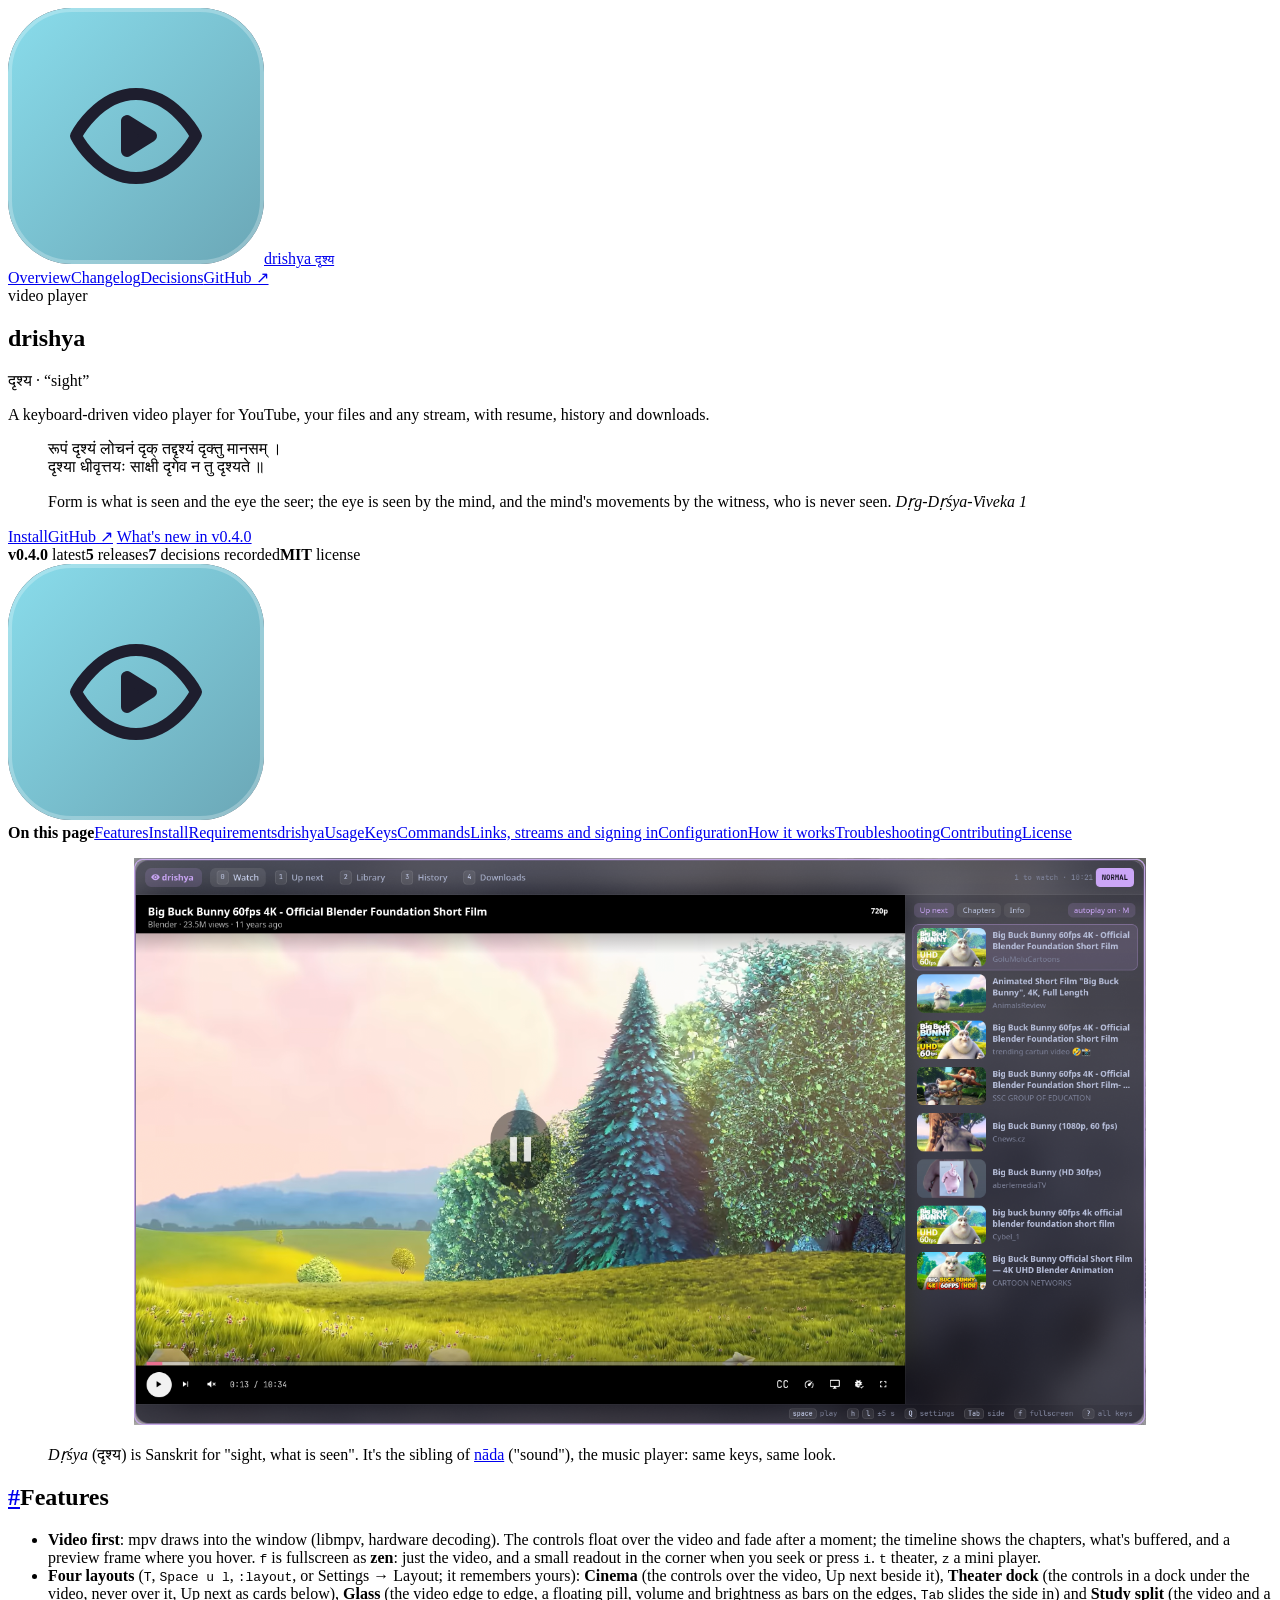
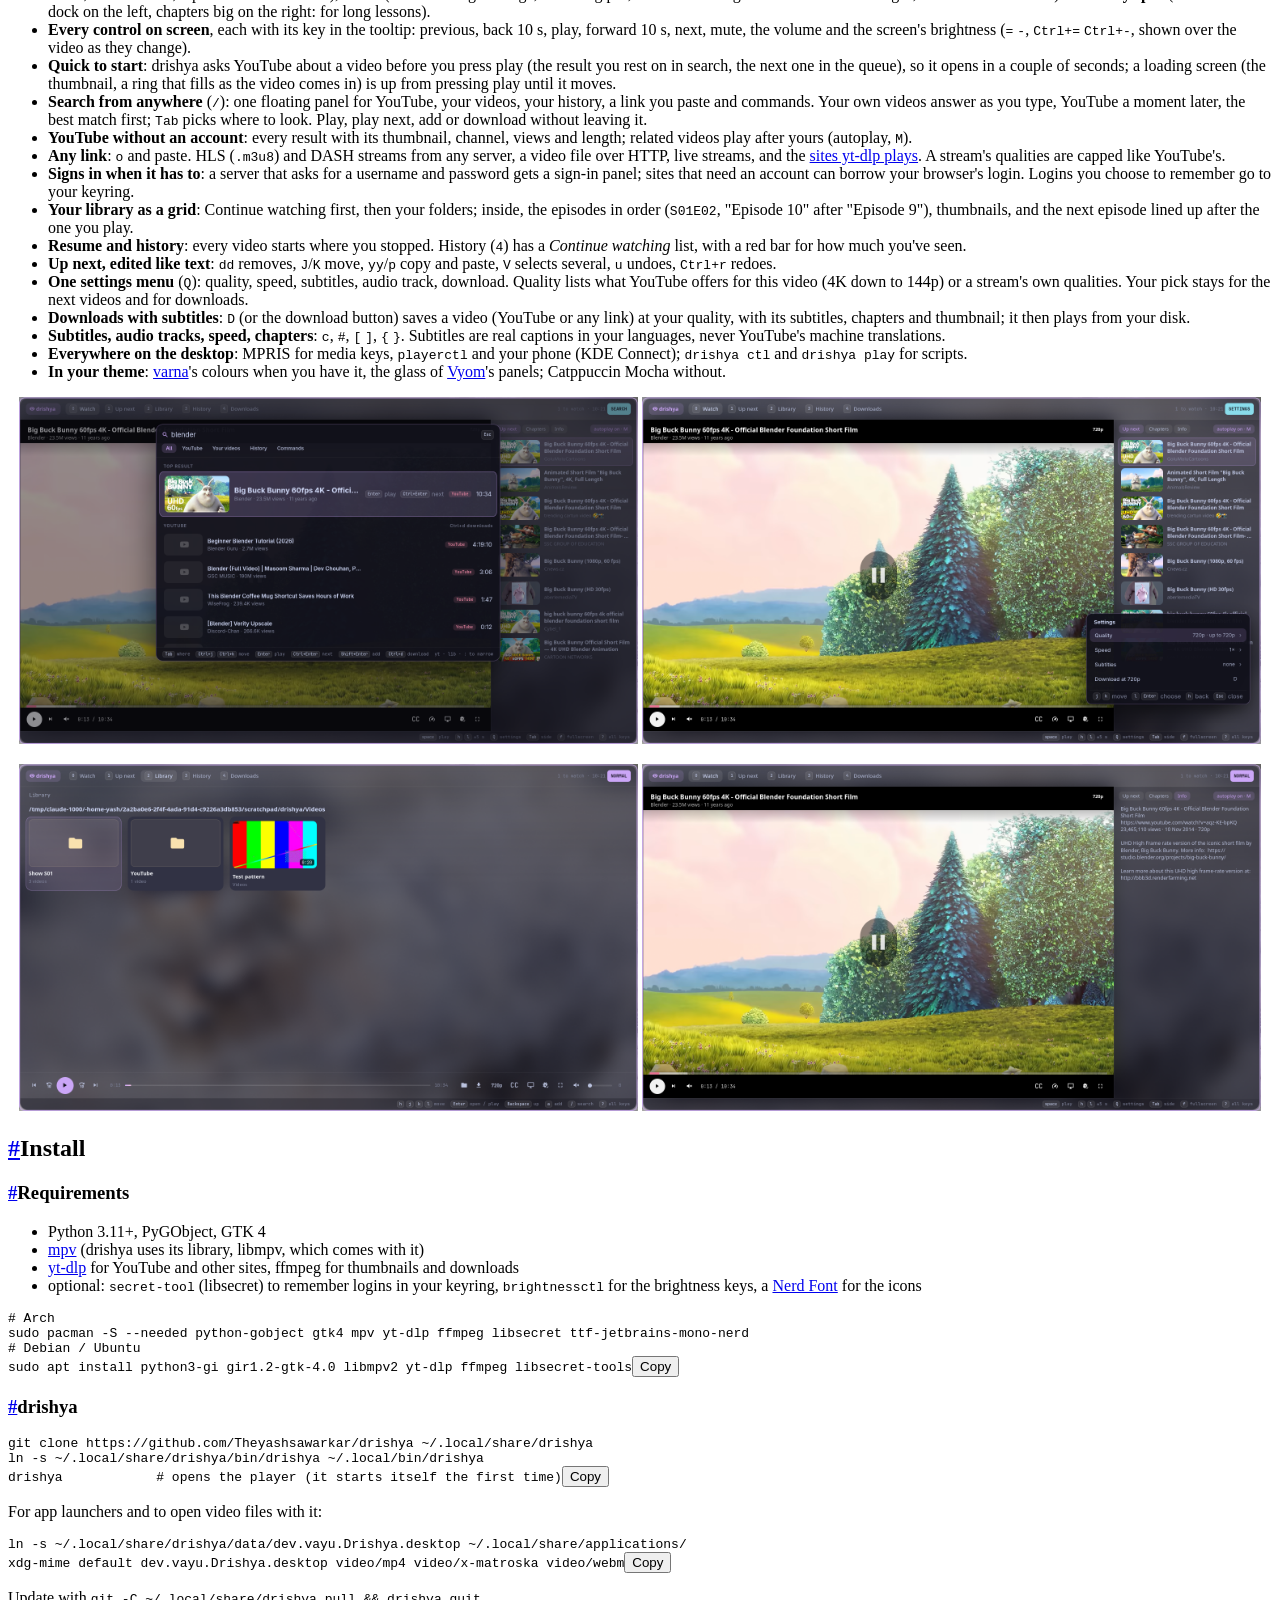
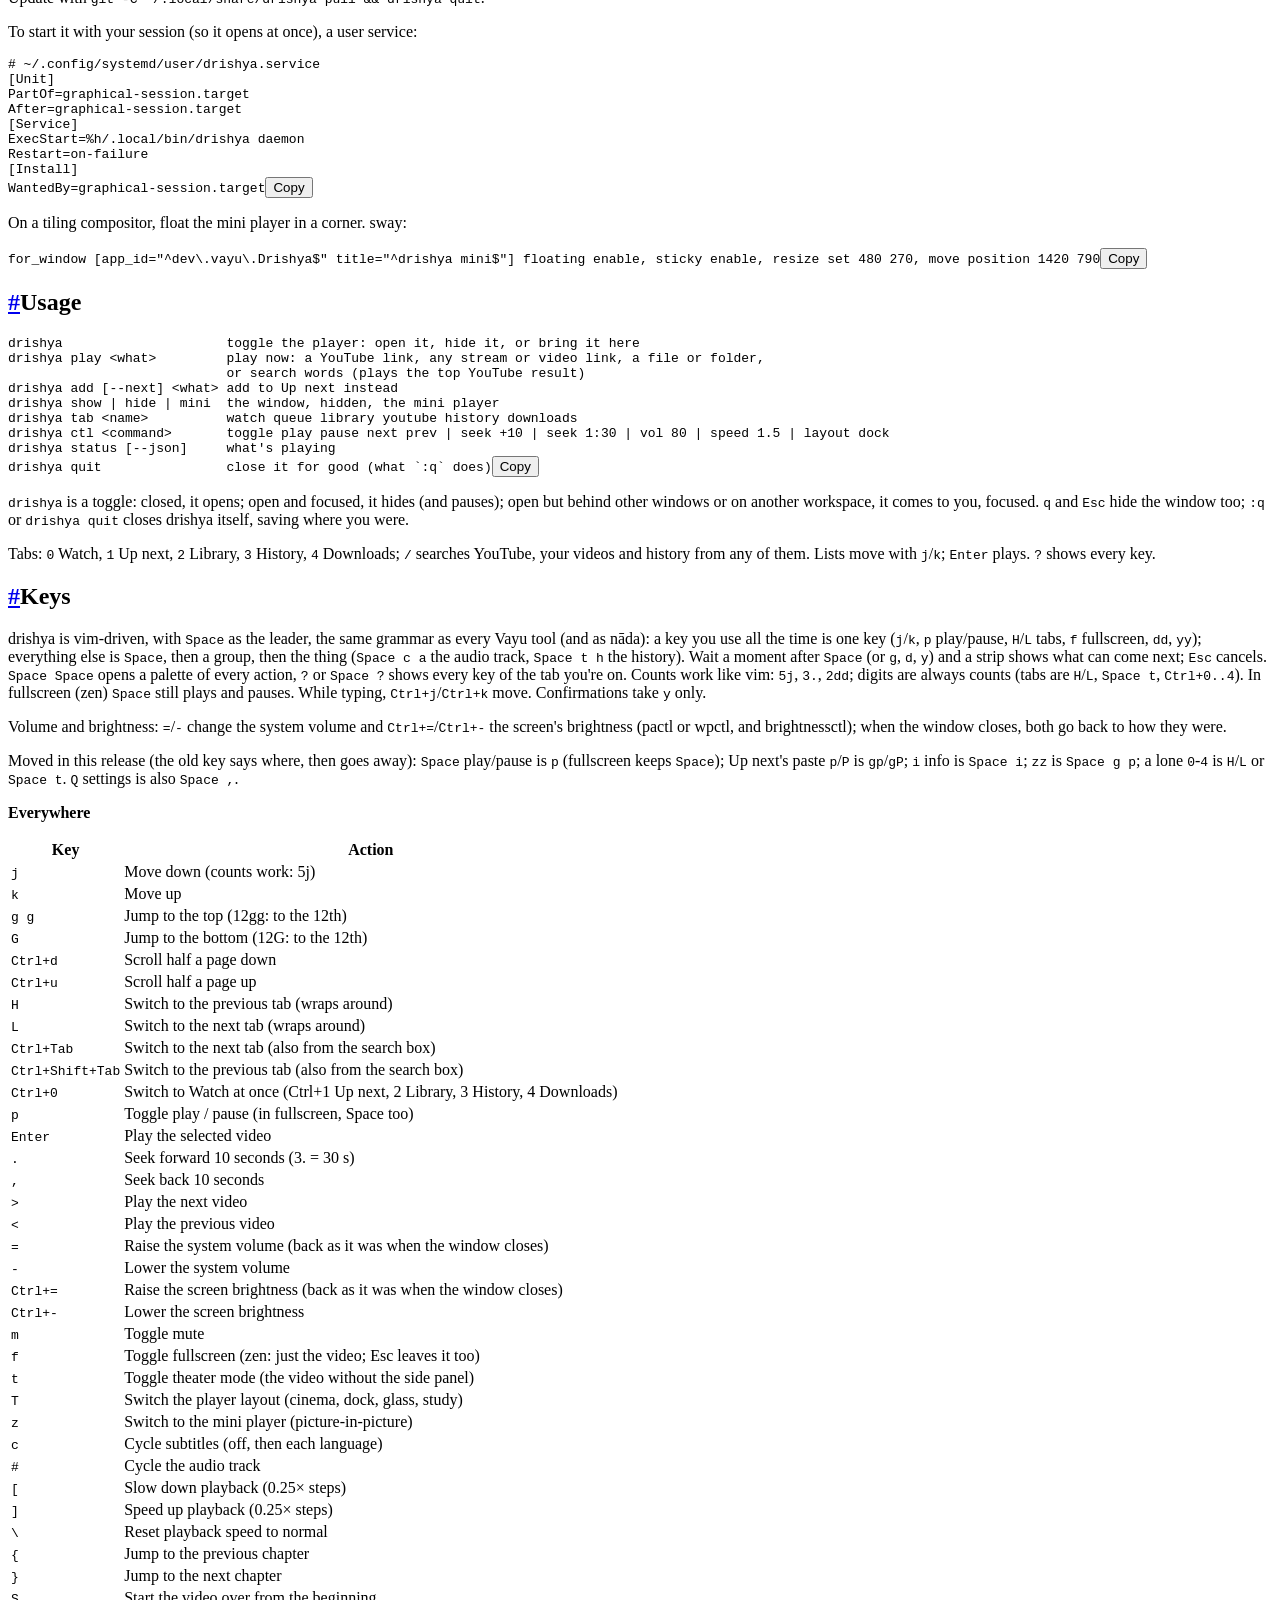
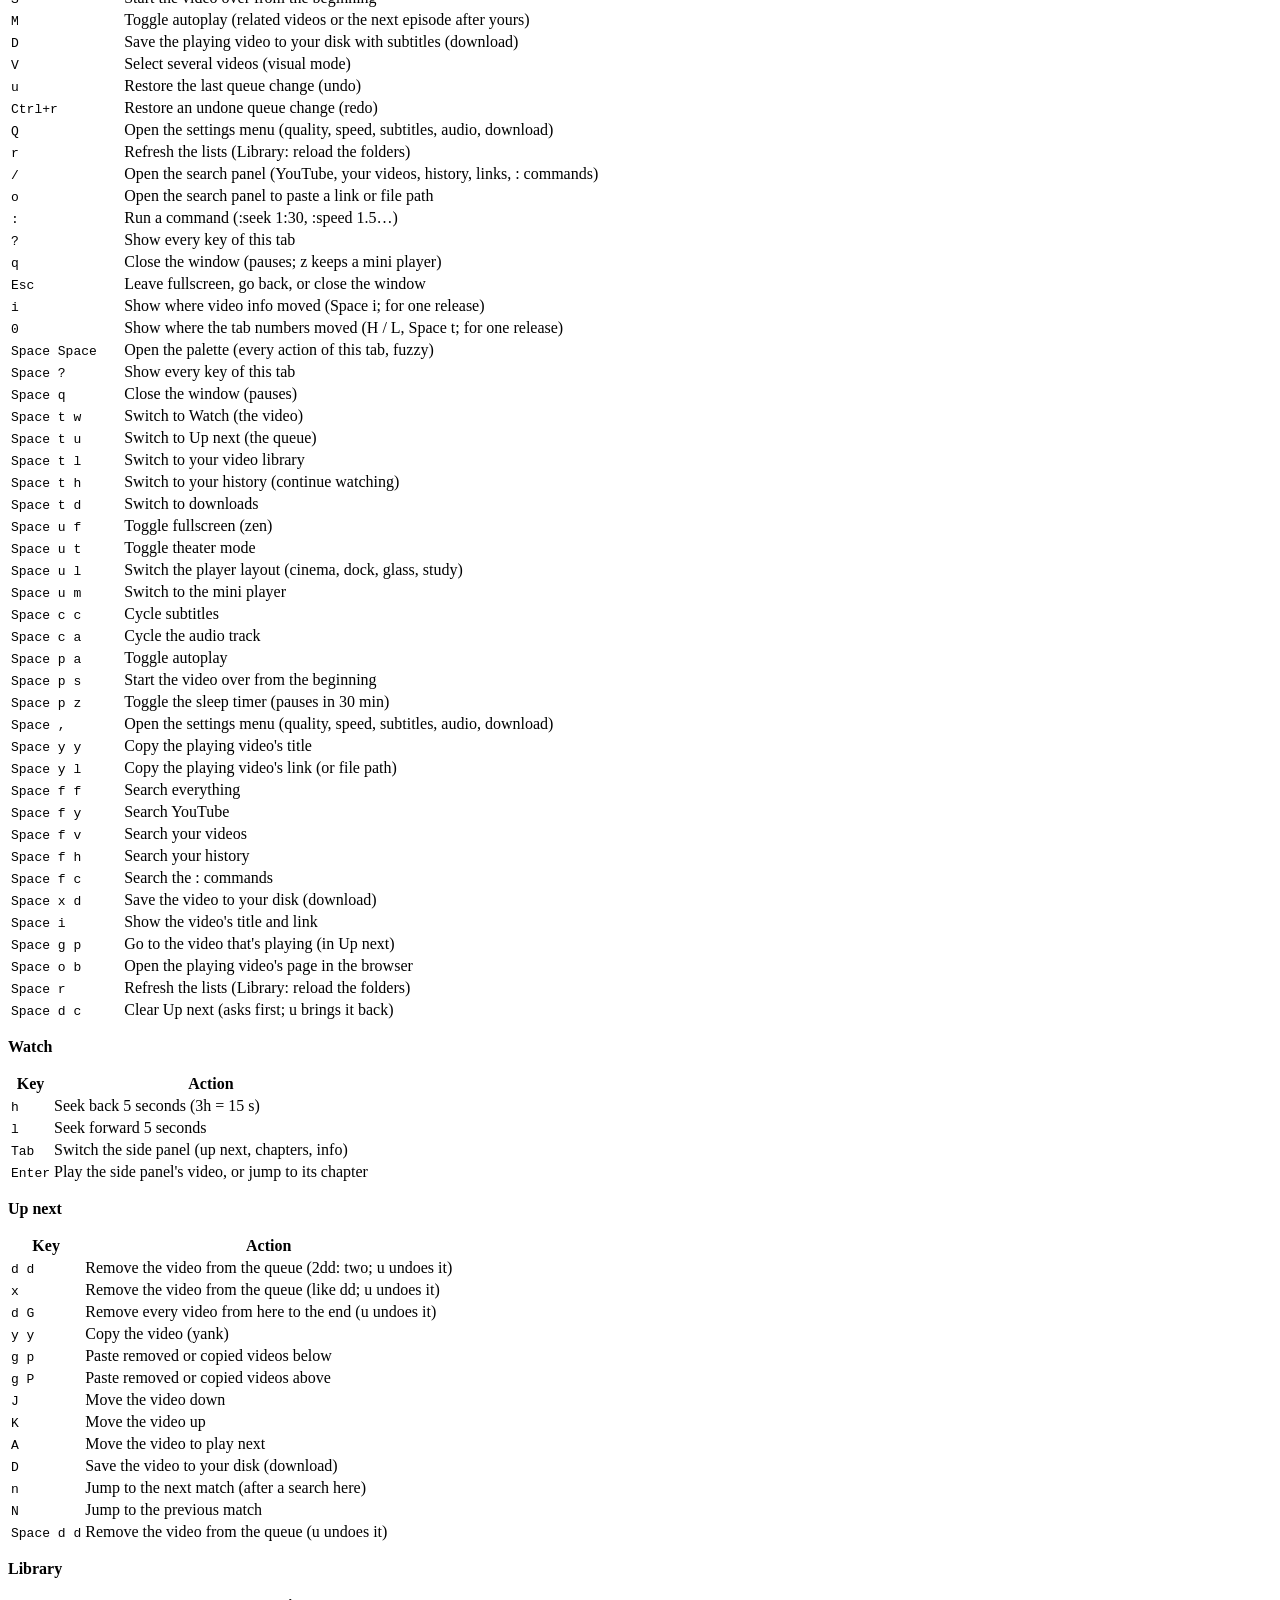
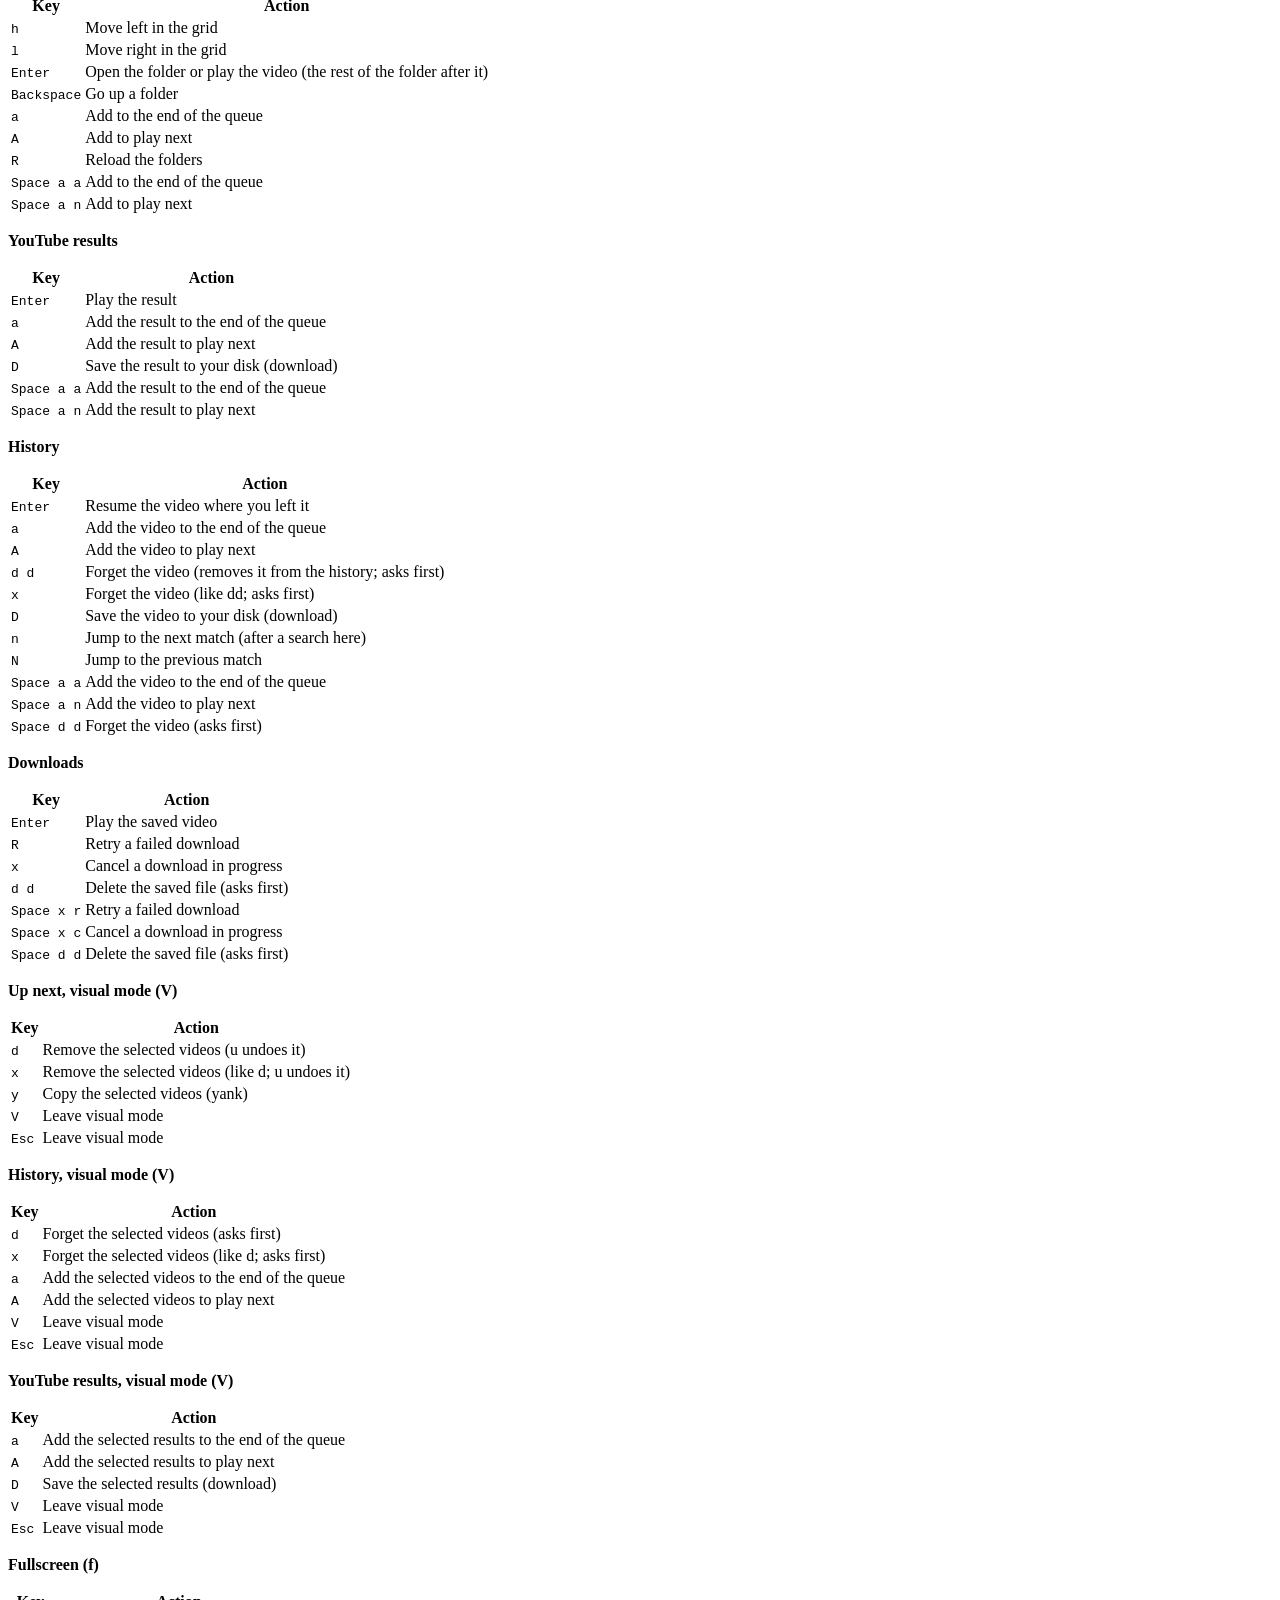
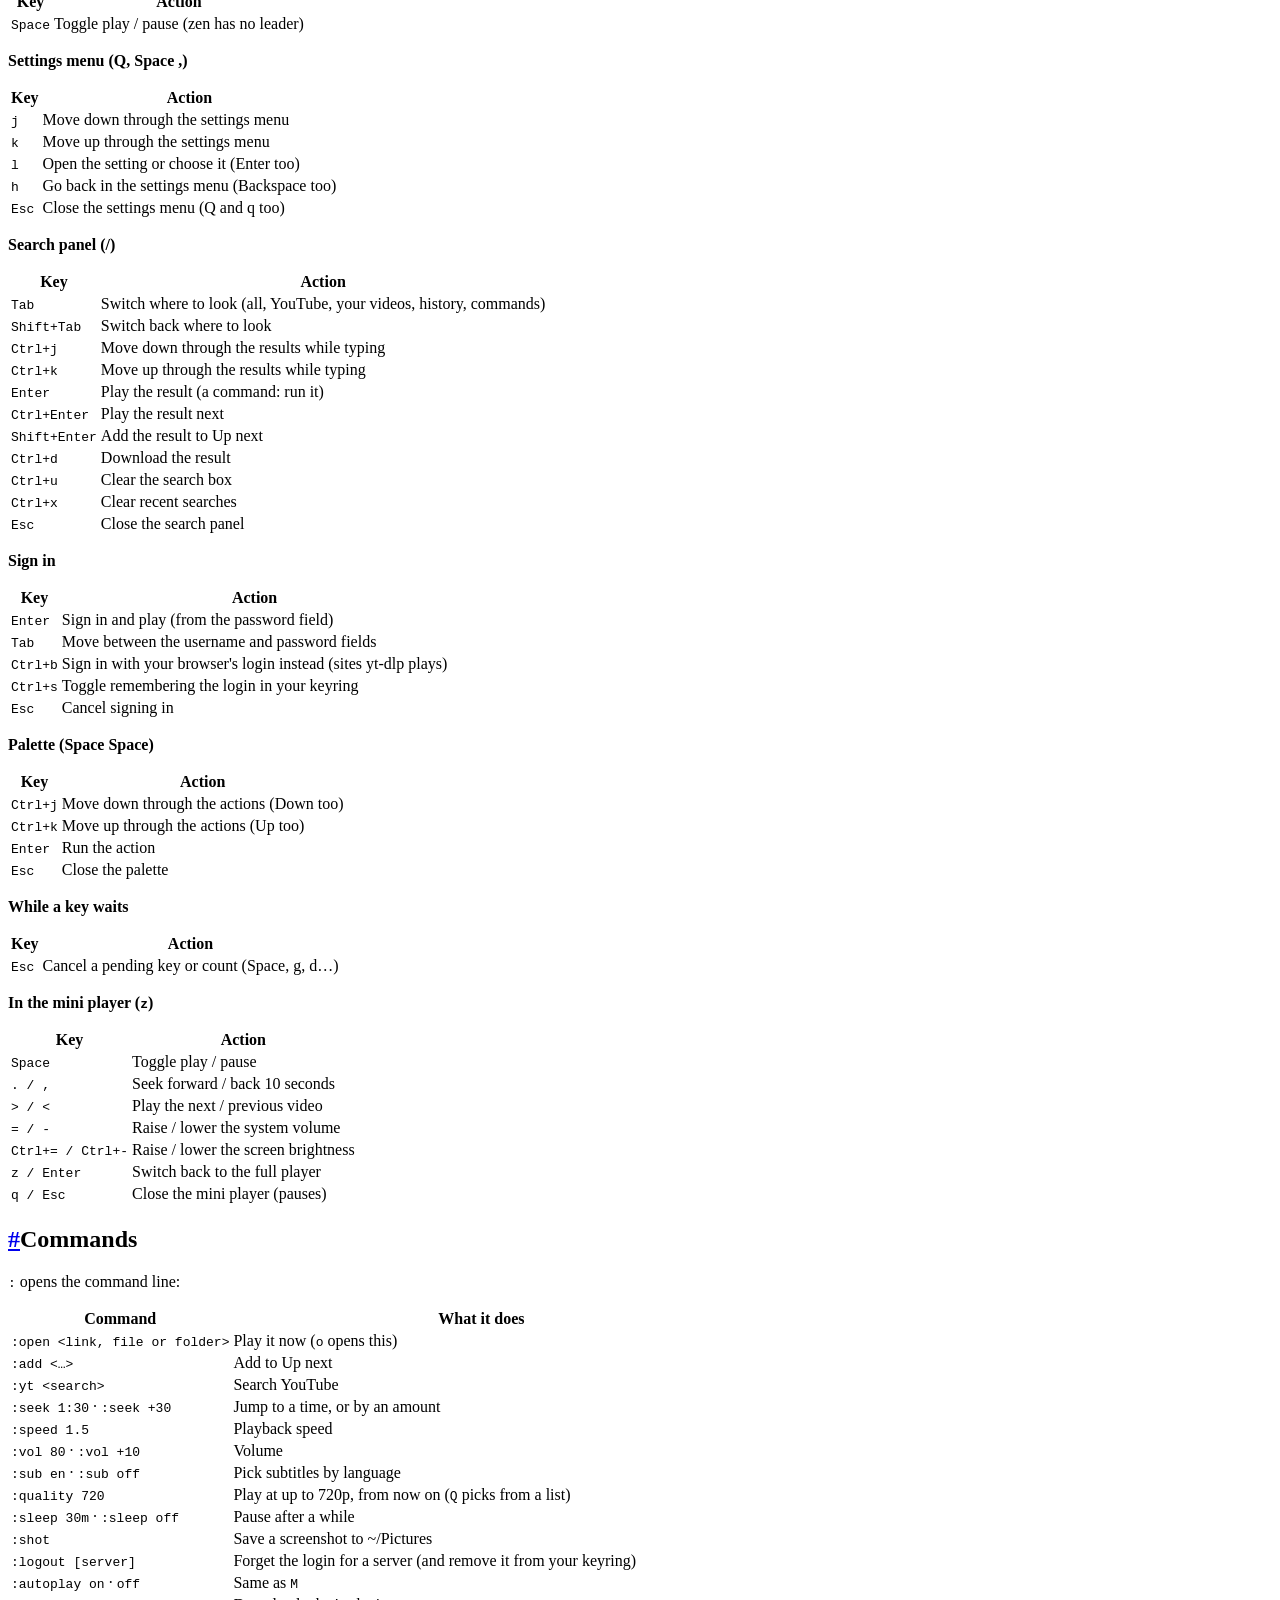
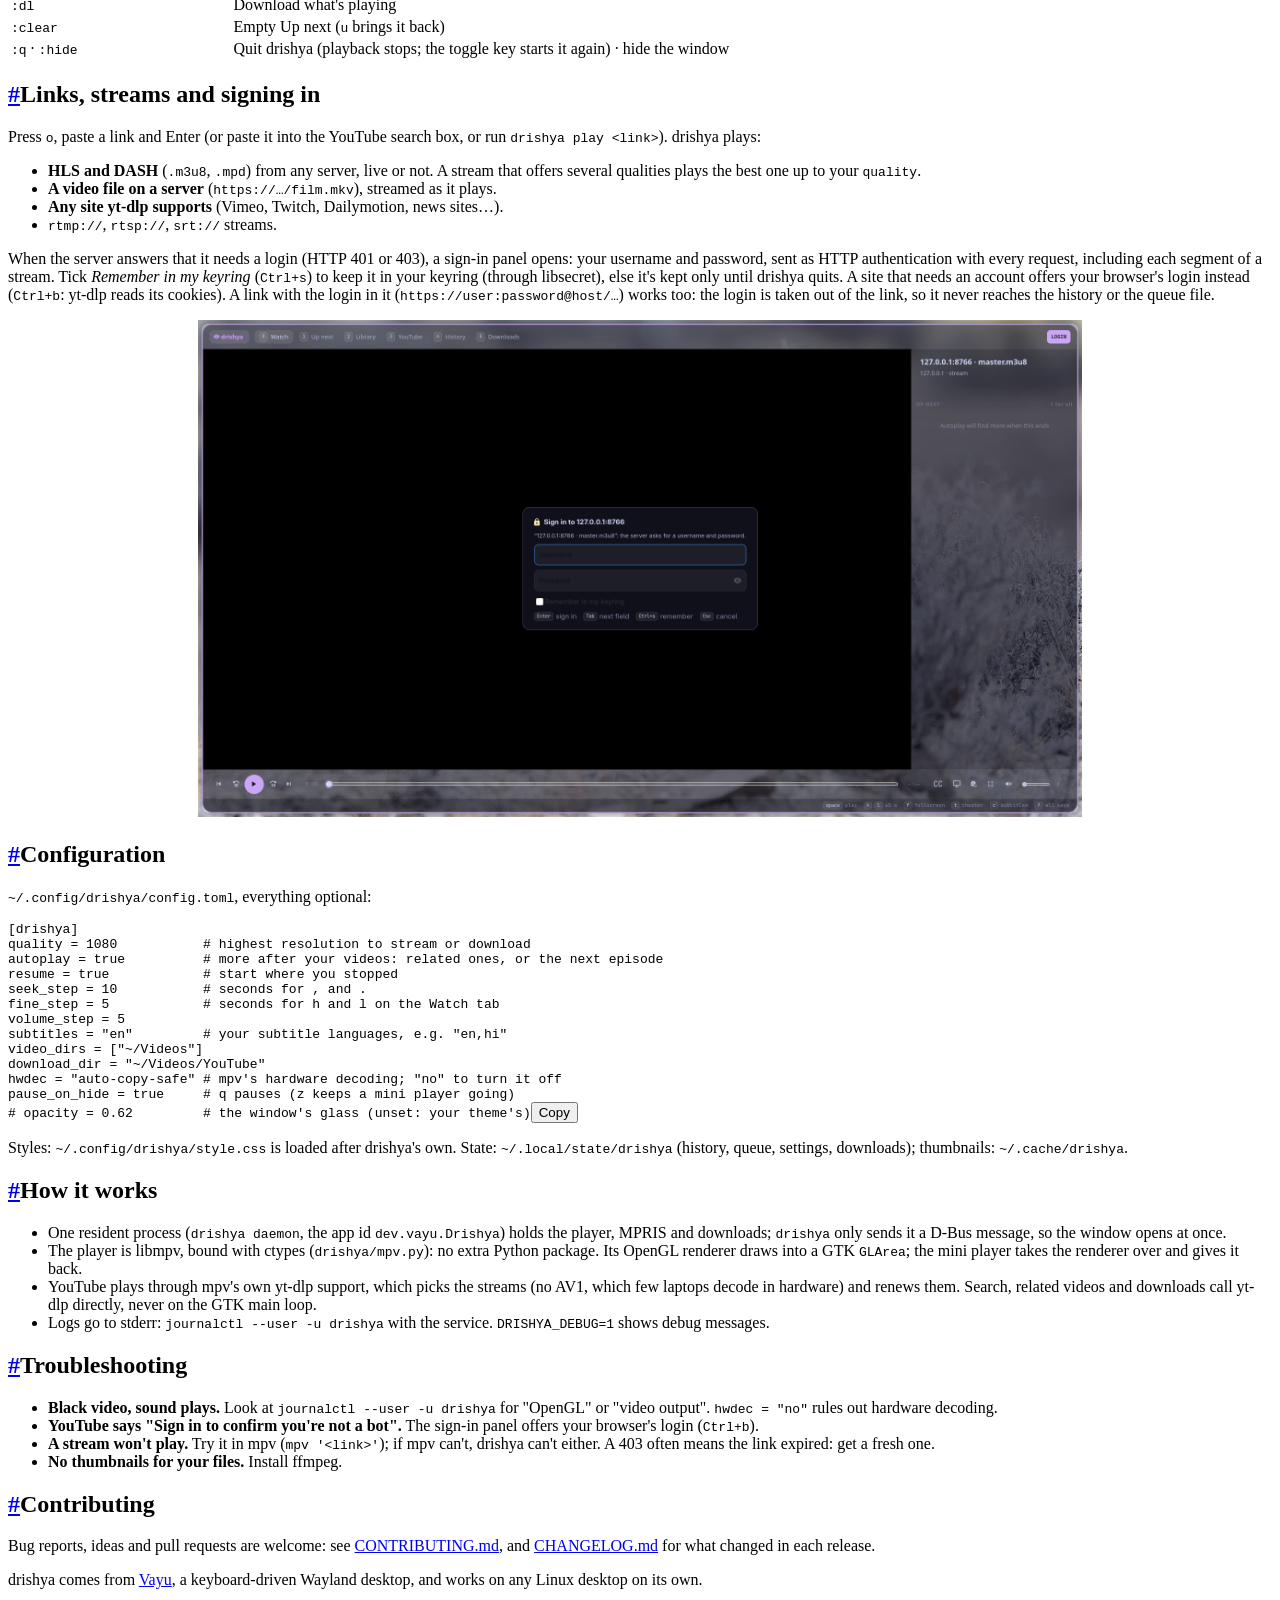
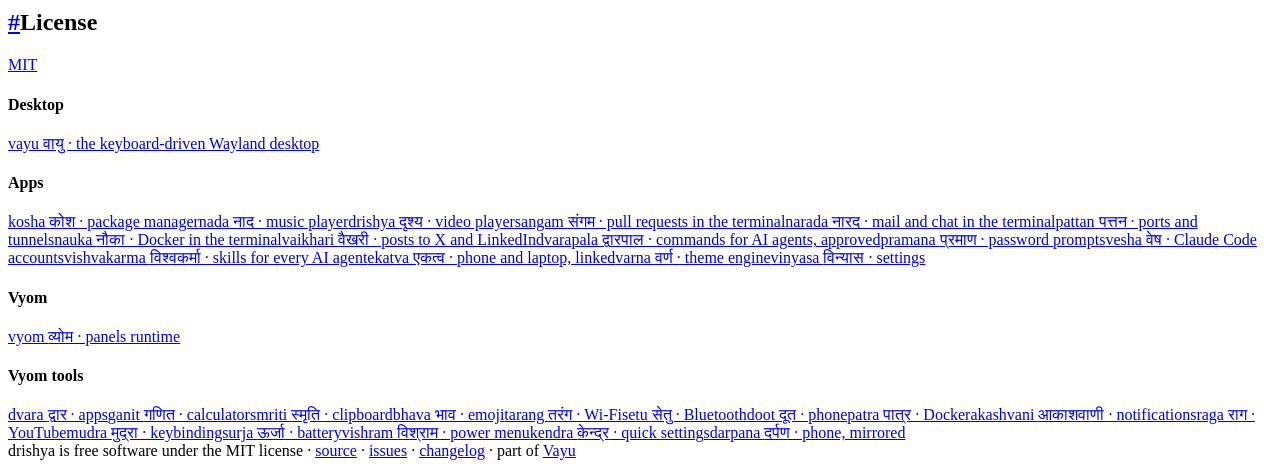
==== commit 4c3a2dd0: "v0.4.0: :q closes, the toggle brings an unfocused window here, a YouTube cache Co-Authored-By: Claud" ====
--- a/docs/index.html
+++ b/docs/index.html
@@ -25,8 +25,8 @@
 <p class="lead">A keyboard-driven video player for YouTube, your files and any stream, with resume, history and downloads.</p>
 <figure class="shloka"><p lang="sa">रूपं दृश्यं लोचनं दृक् तद्दृश्यं दृक्तु मानसम् ।<br>दृश्या धीवृत्तयः साक्षी दृगेव न तु दृश्यते ॥</p><figcaption>Form is what is seen and the eye the seer; the eye is seen by the mind, and the mind&#x27;s movements by the witness, who is never seen. <cite>Dṛg-Dṛśya-Viveka 1</cite></figcaption></figure>
 <div class="cta"><a class="btn primary" href="#install">Install</a><a class="btn" href="https://github.com/Theyashsawarkar/drishya">GitHub ↗</a>
-<a class="btn" href="changelog.html">What's new in v0.3.0</a></div>
-<div class="meta"><span><b>v0.3.0</b> latest</span><span><b>4</b> releases</span><span><b>7</b> decisions recorded</span><span><b>MIT</b> license</span></div>
+<a class="btn" href="changelog.html">What's new in v0.4.0</a></div>
+<div class="meta"><span><b>v0.4.0</b> latest</span><span><b>5</b> releases</span><span><b>7</b> decisions recorded</span><span><b>MIT</b> license</span></div>
 </div><img class="logo" src="assets/logo.svg" alt="drishya logo"></div></section>
 <div class="wrap"><aside class="toc"><b>On this page</b><a class="l2" href="#features">Features</a><a class="l2" href="#install">Install</a><a class="l3" href="#requirements">Requirements</a><a class="l3" href="#drishya">drishya</a><a class="l2" href="#usage">Usage</a><a class="l2" href="#keys">Keys</a><a class="l2" href="#commands">Commands</a><a class="l2" href="#links-streams-and-signing-in">Links, streams and signing in</a><a class="l2" href="#configuration">Configuration</a><a class="l2" href="#how-it-works">How it works</a><a class="l2" href="#troubleshooting">Troubleshooting</a><a class="l2" href="#contributing">Contributing</a><a class="l2" href="#license">License</a></aside><article>
 <p align="center">
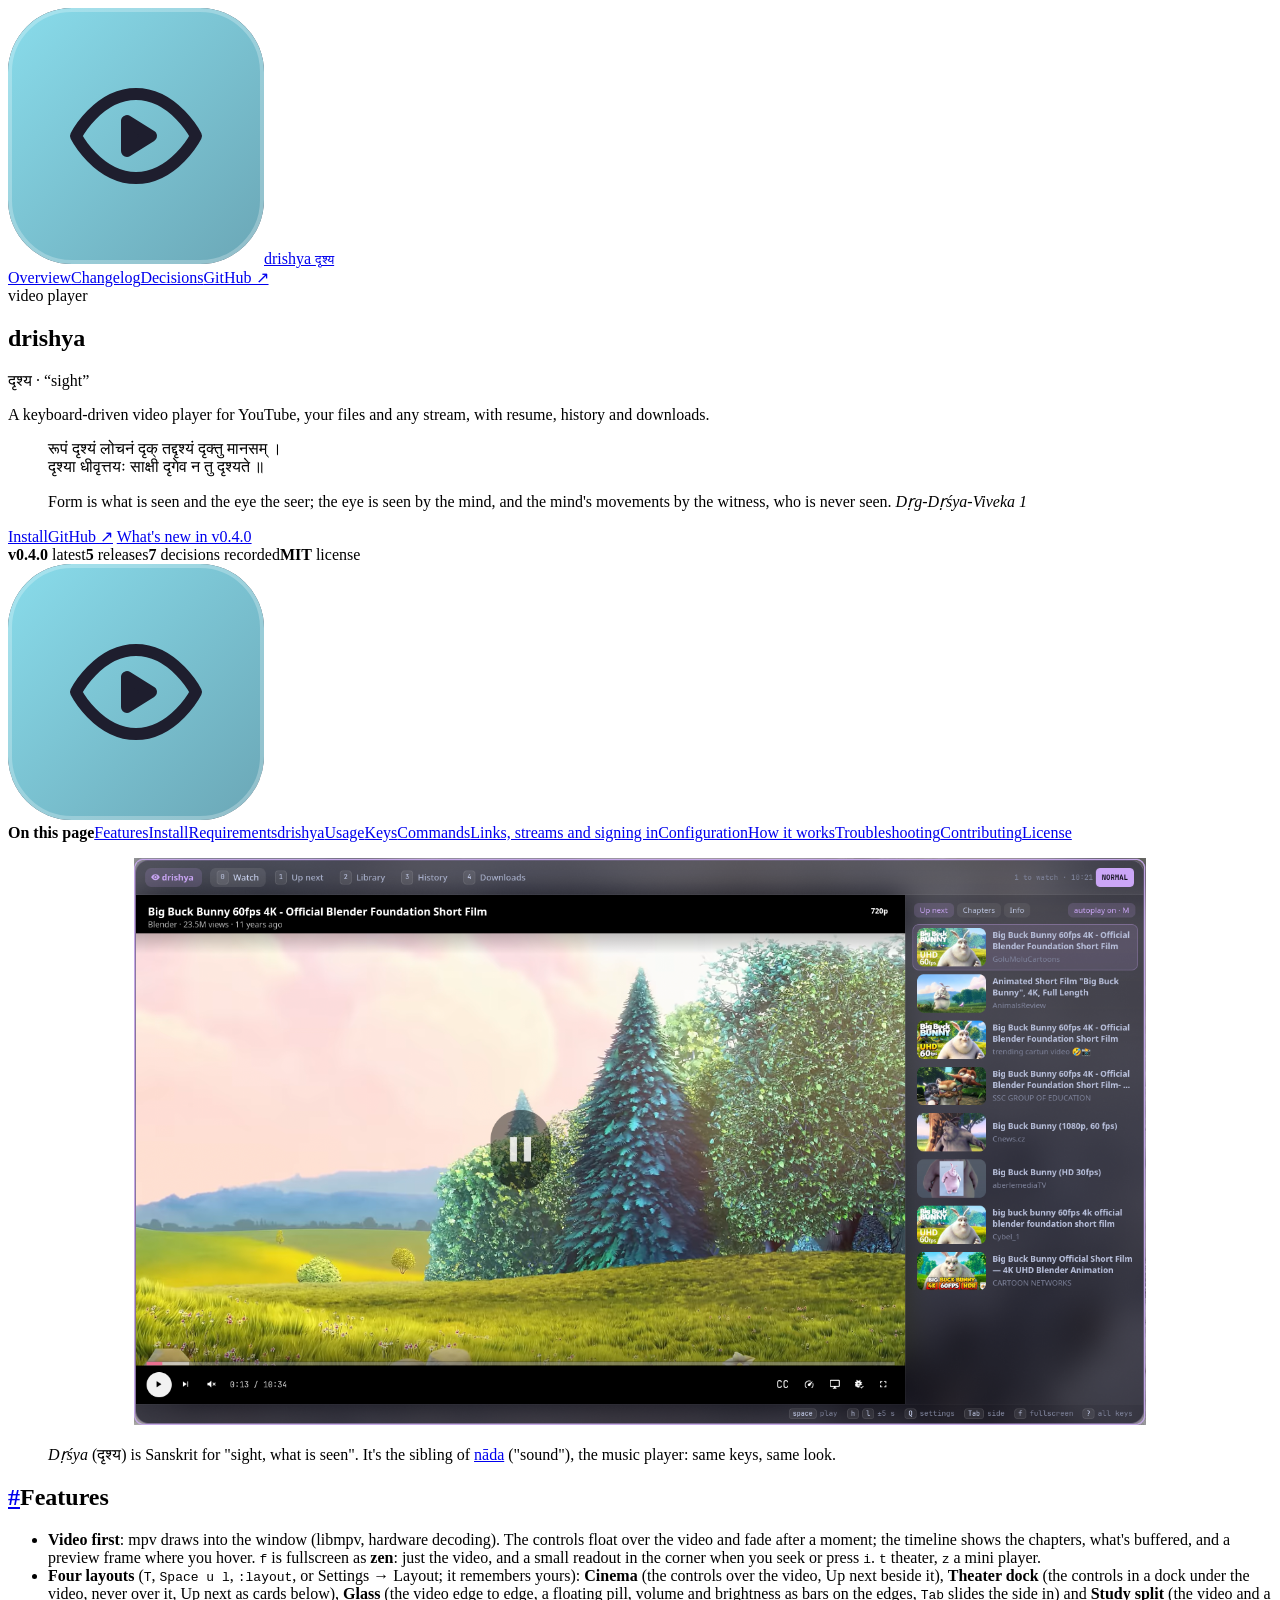
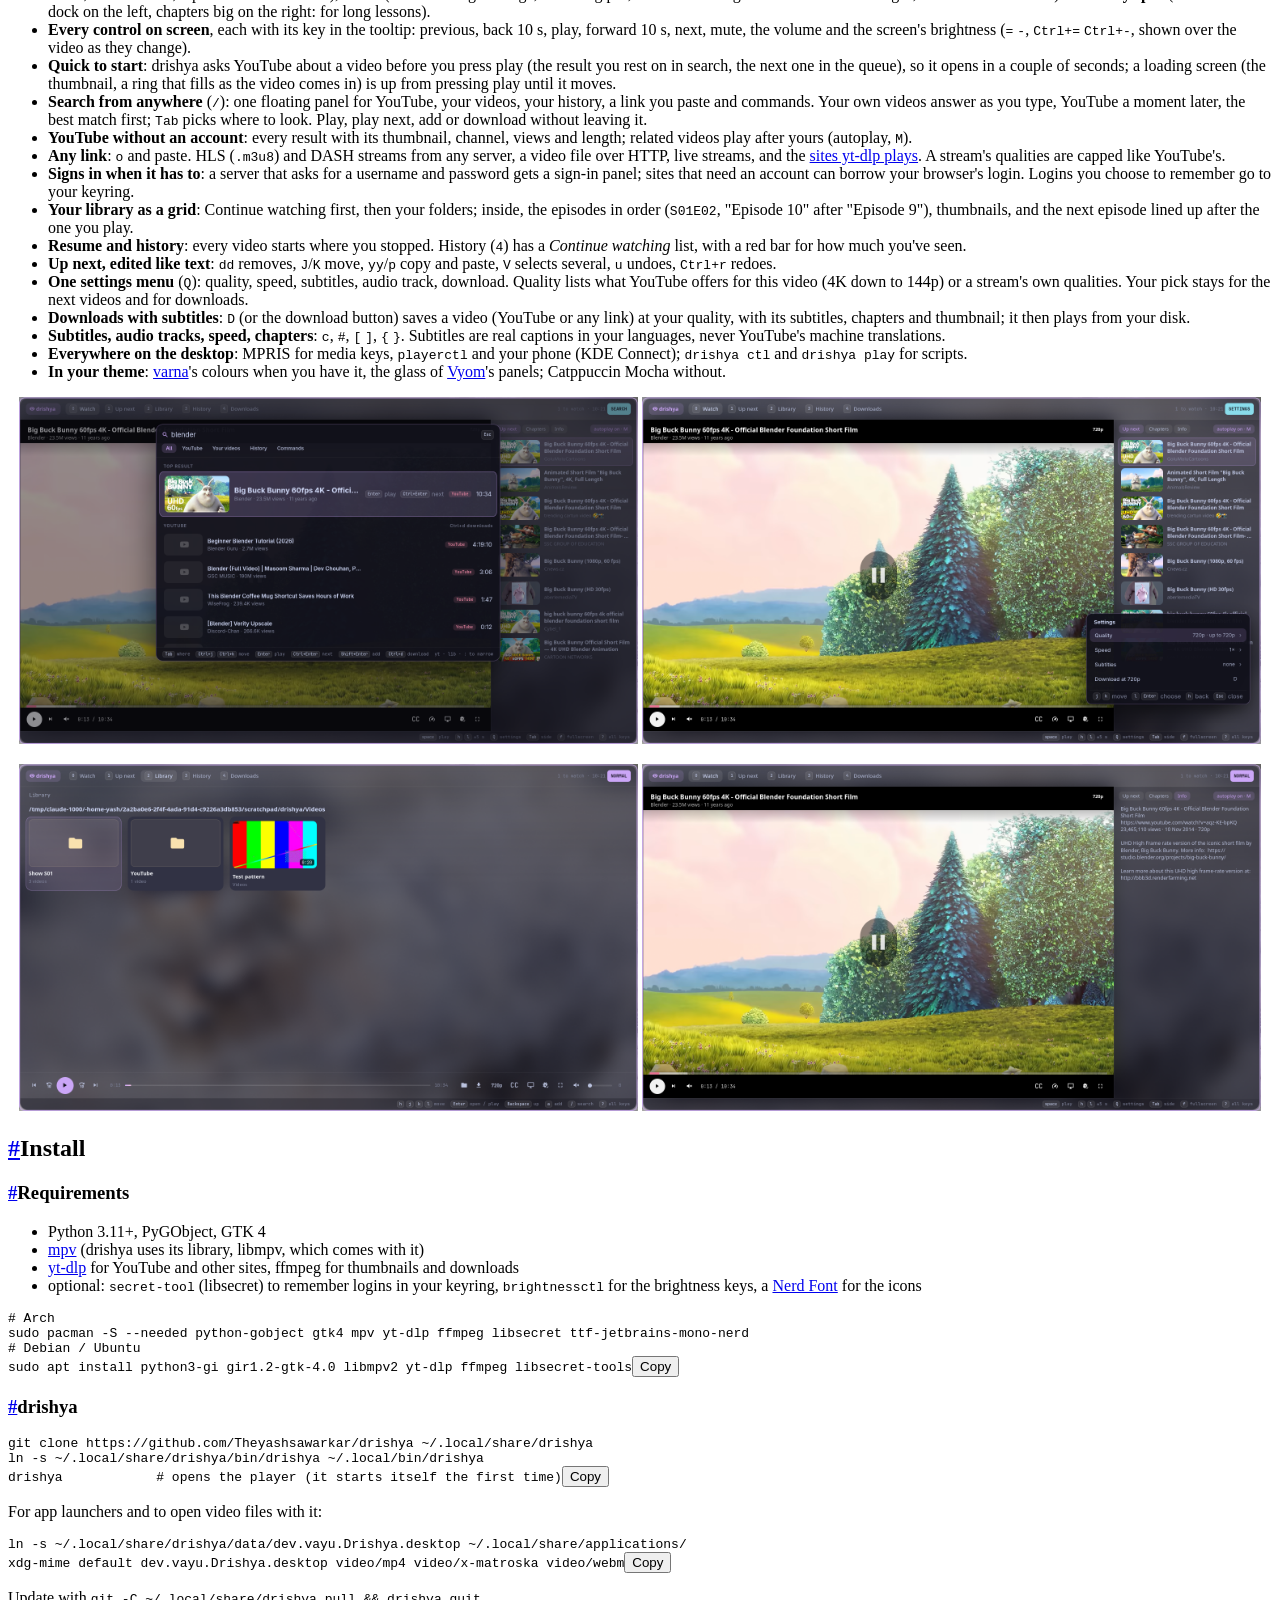
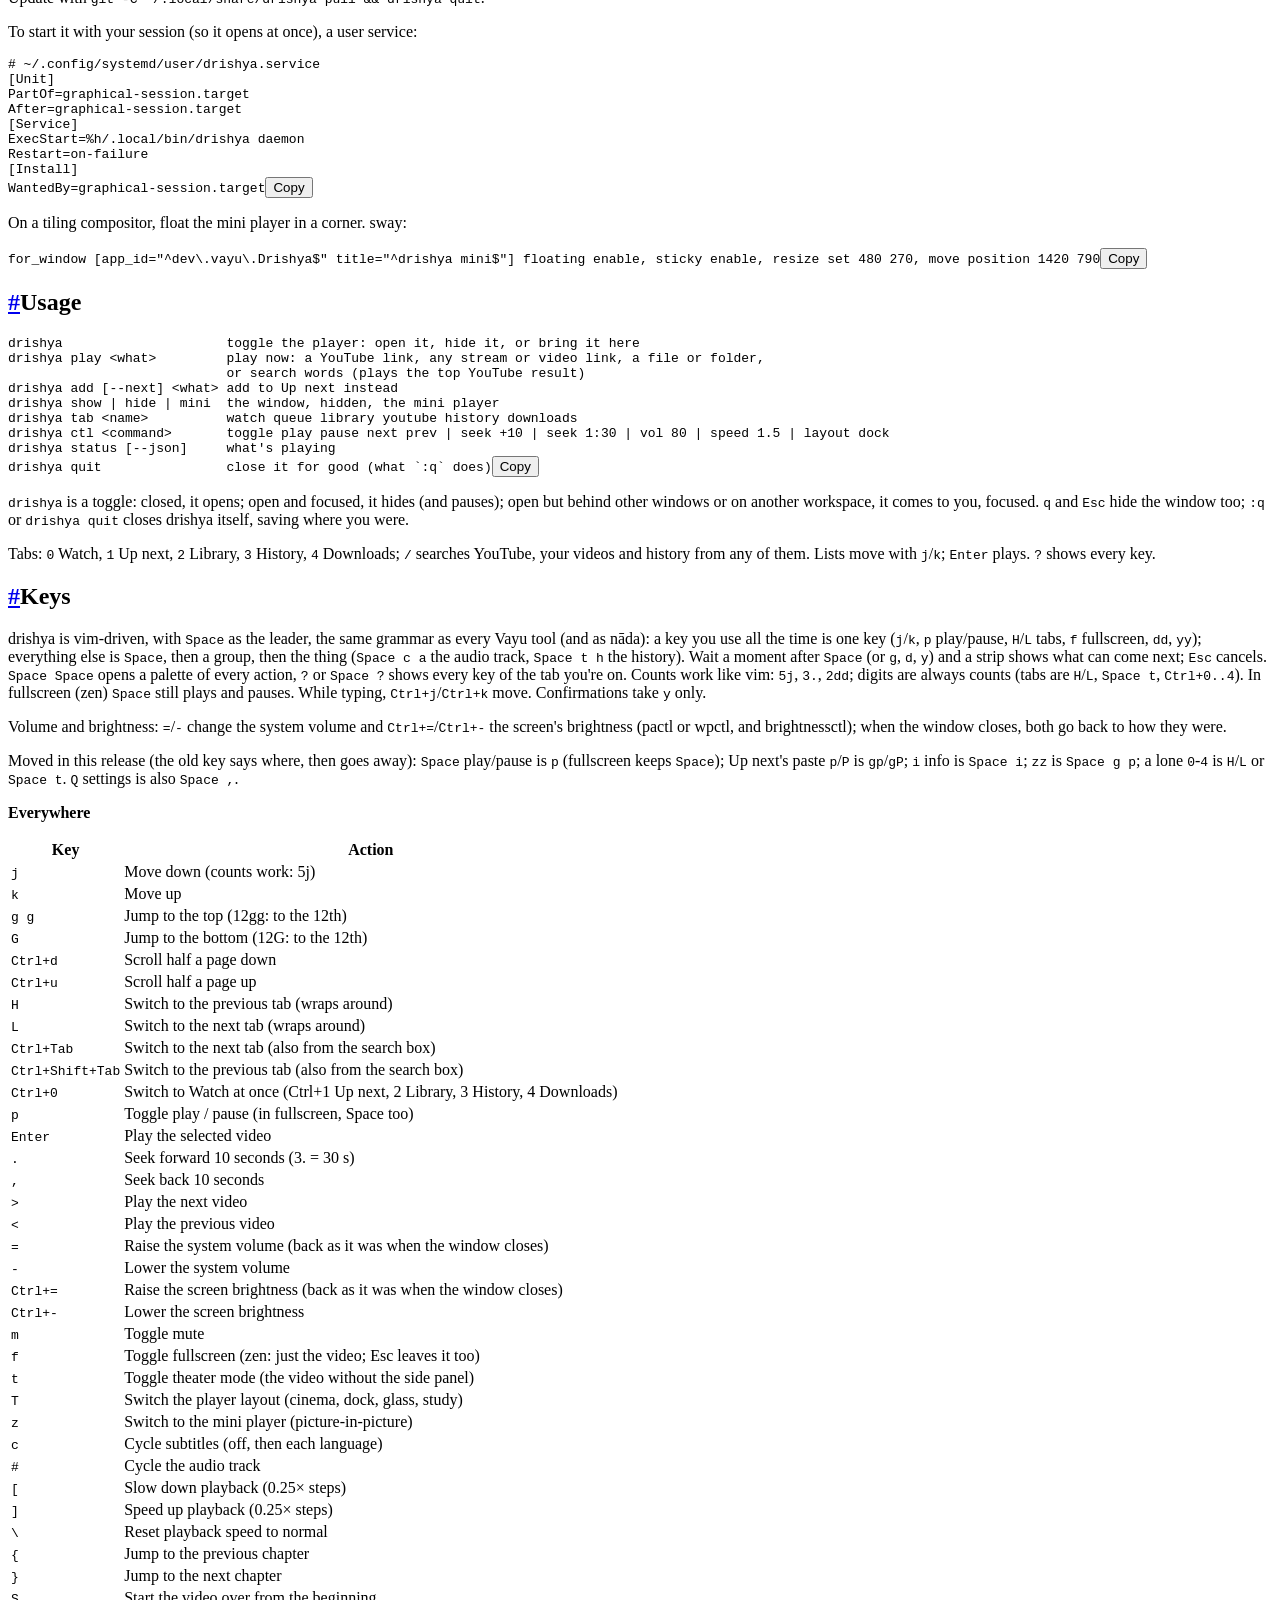
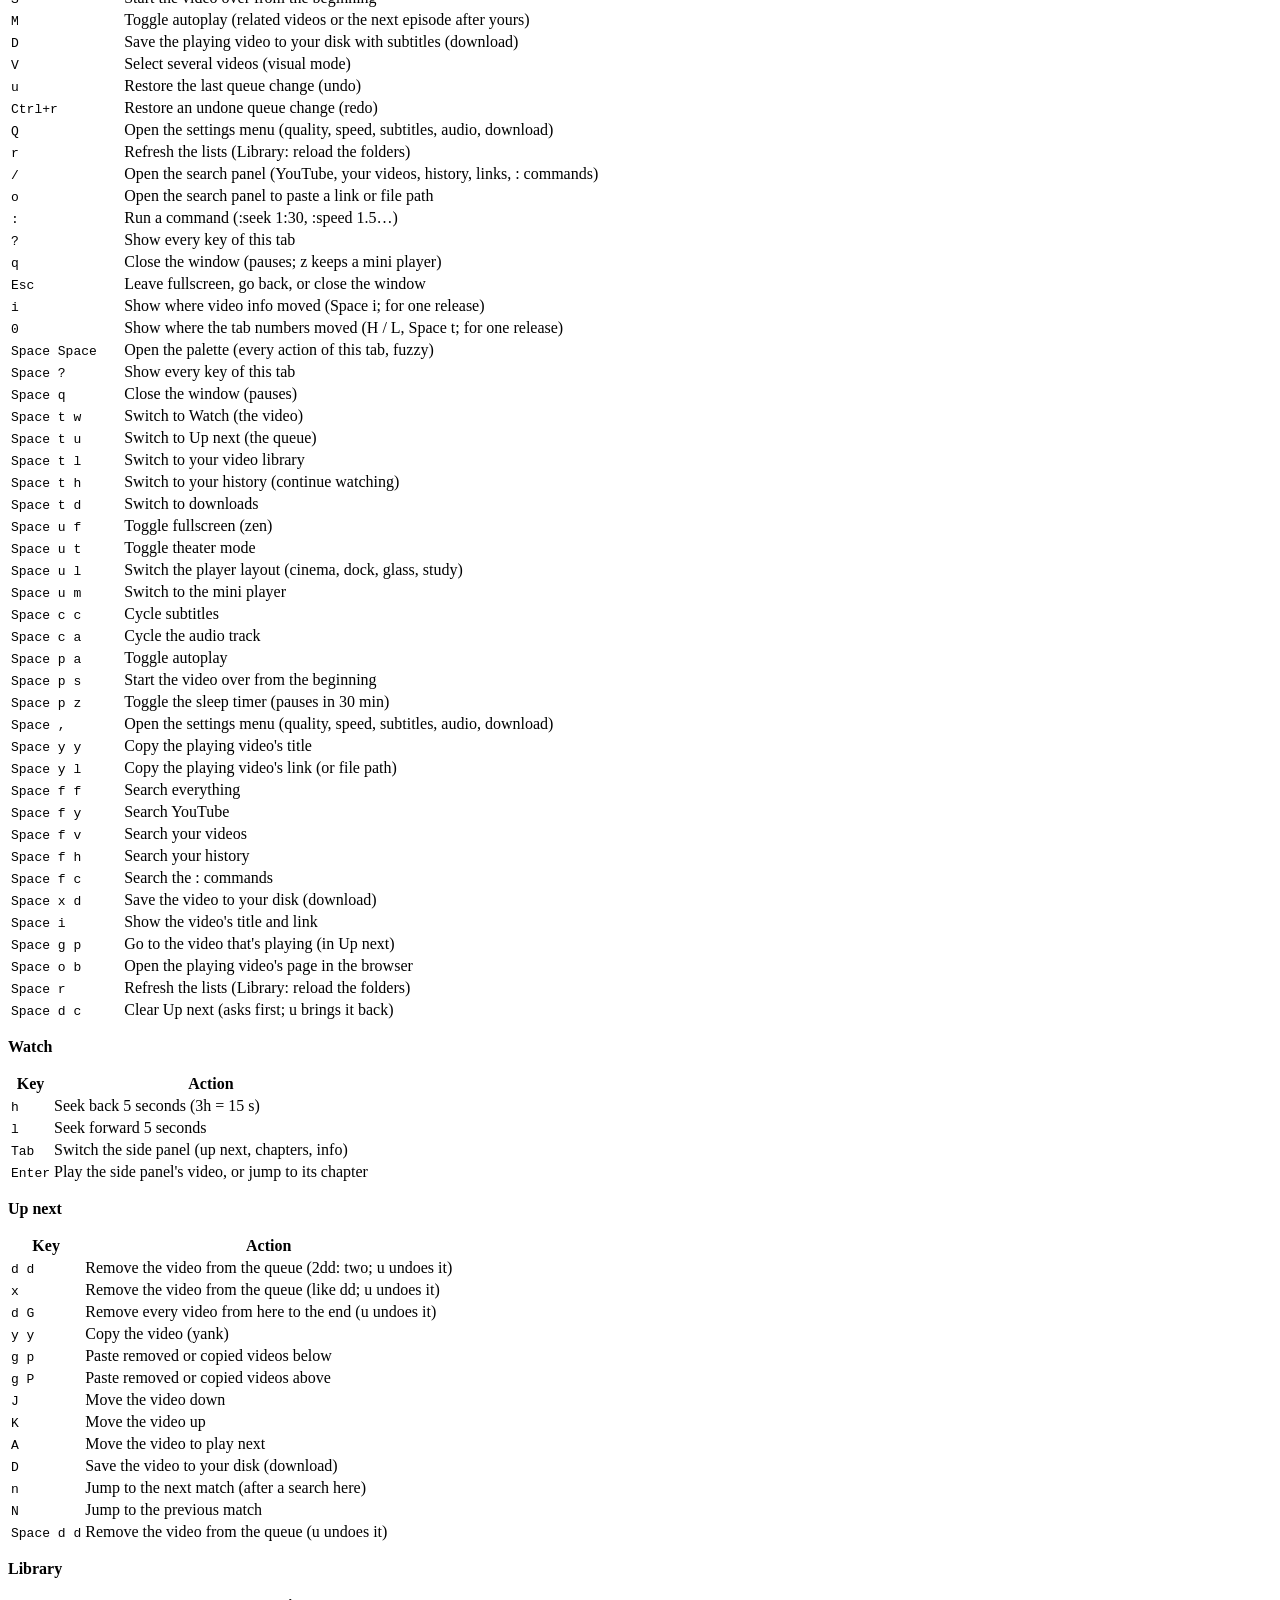
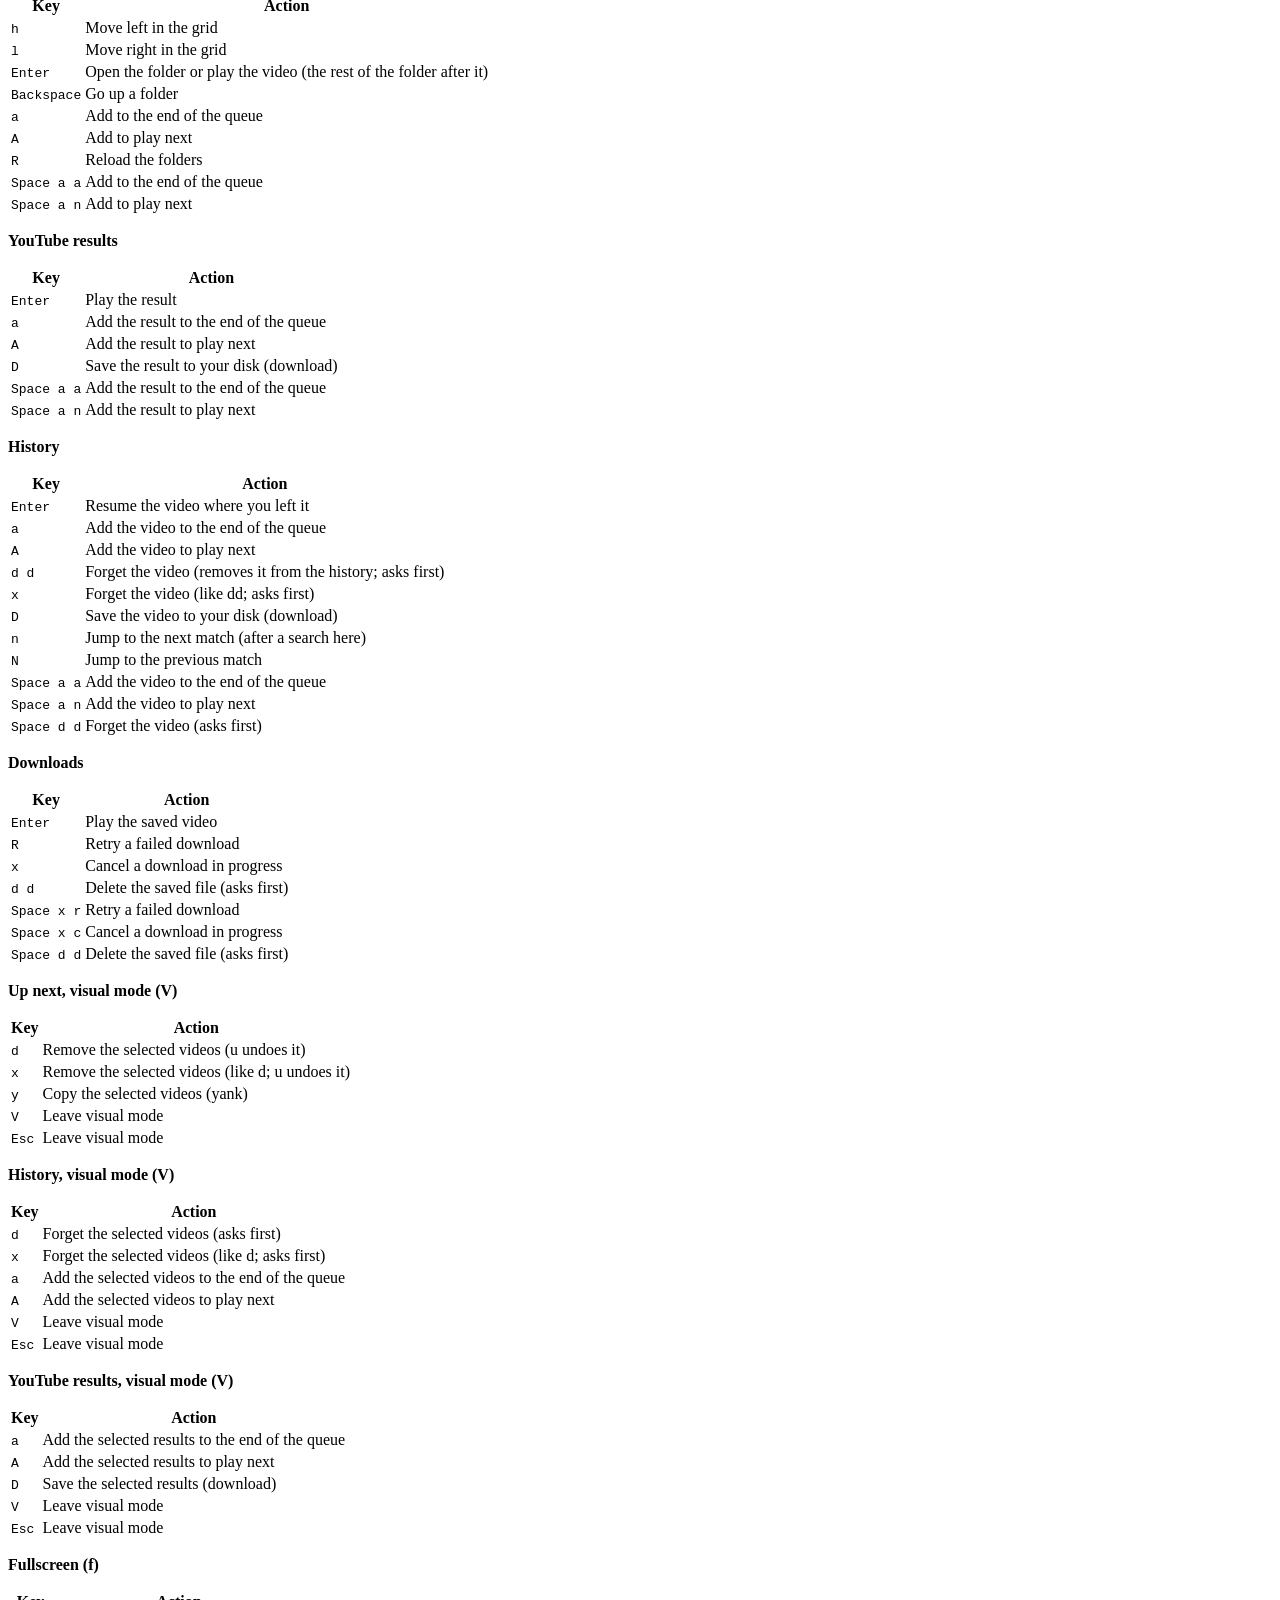
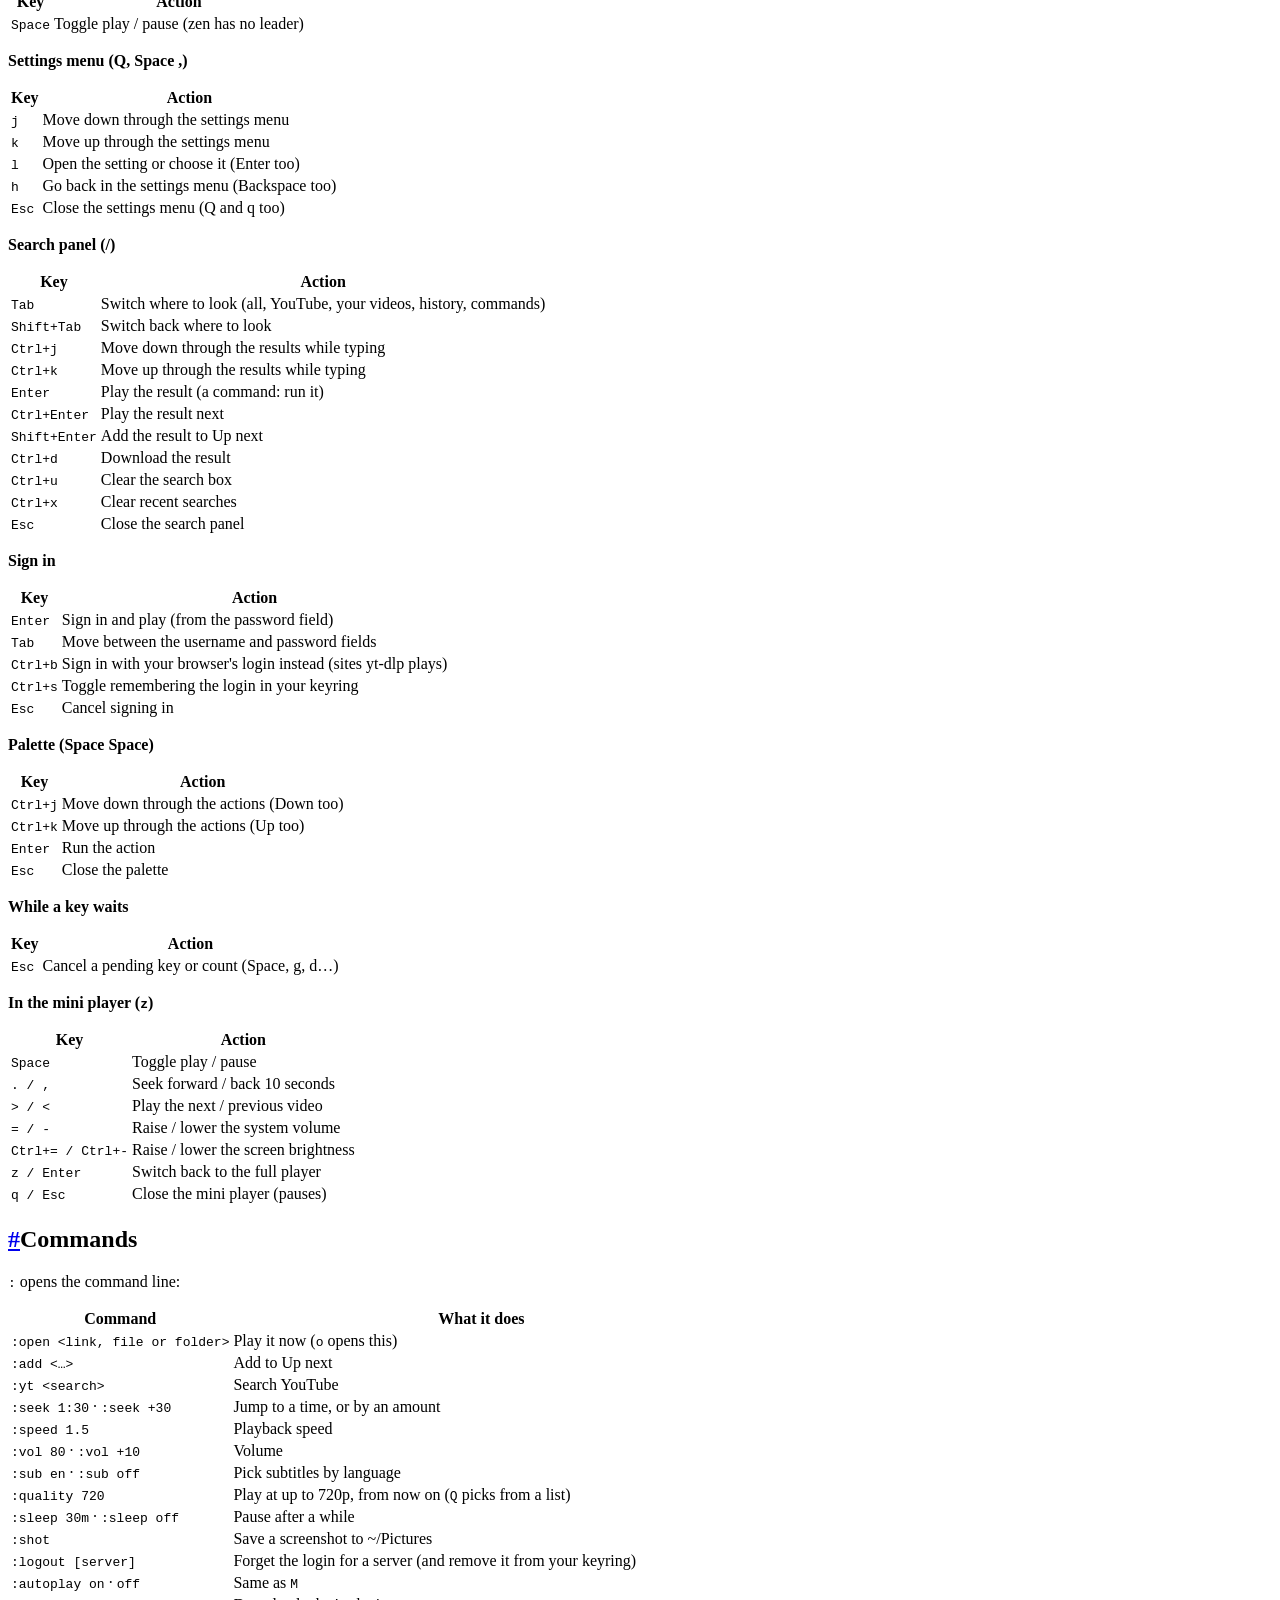
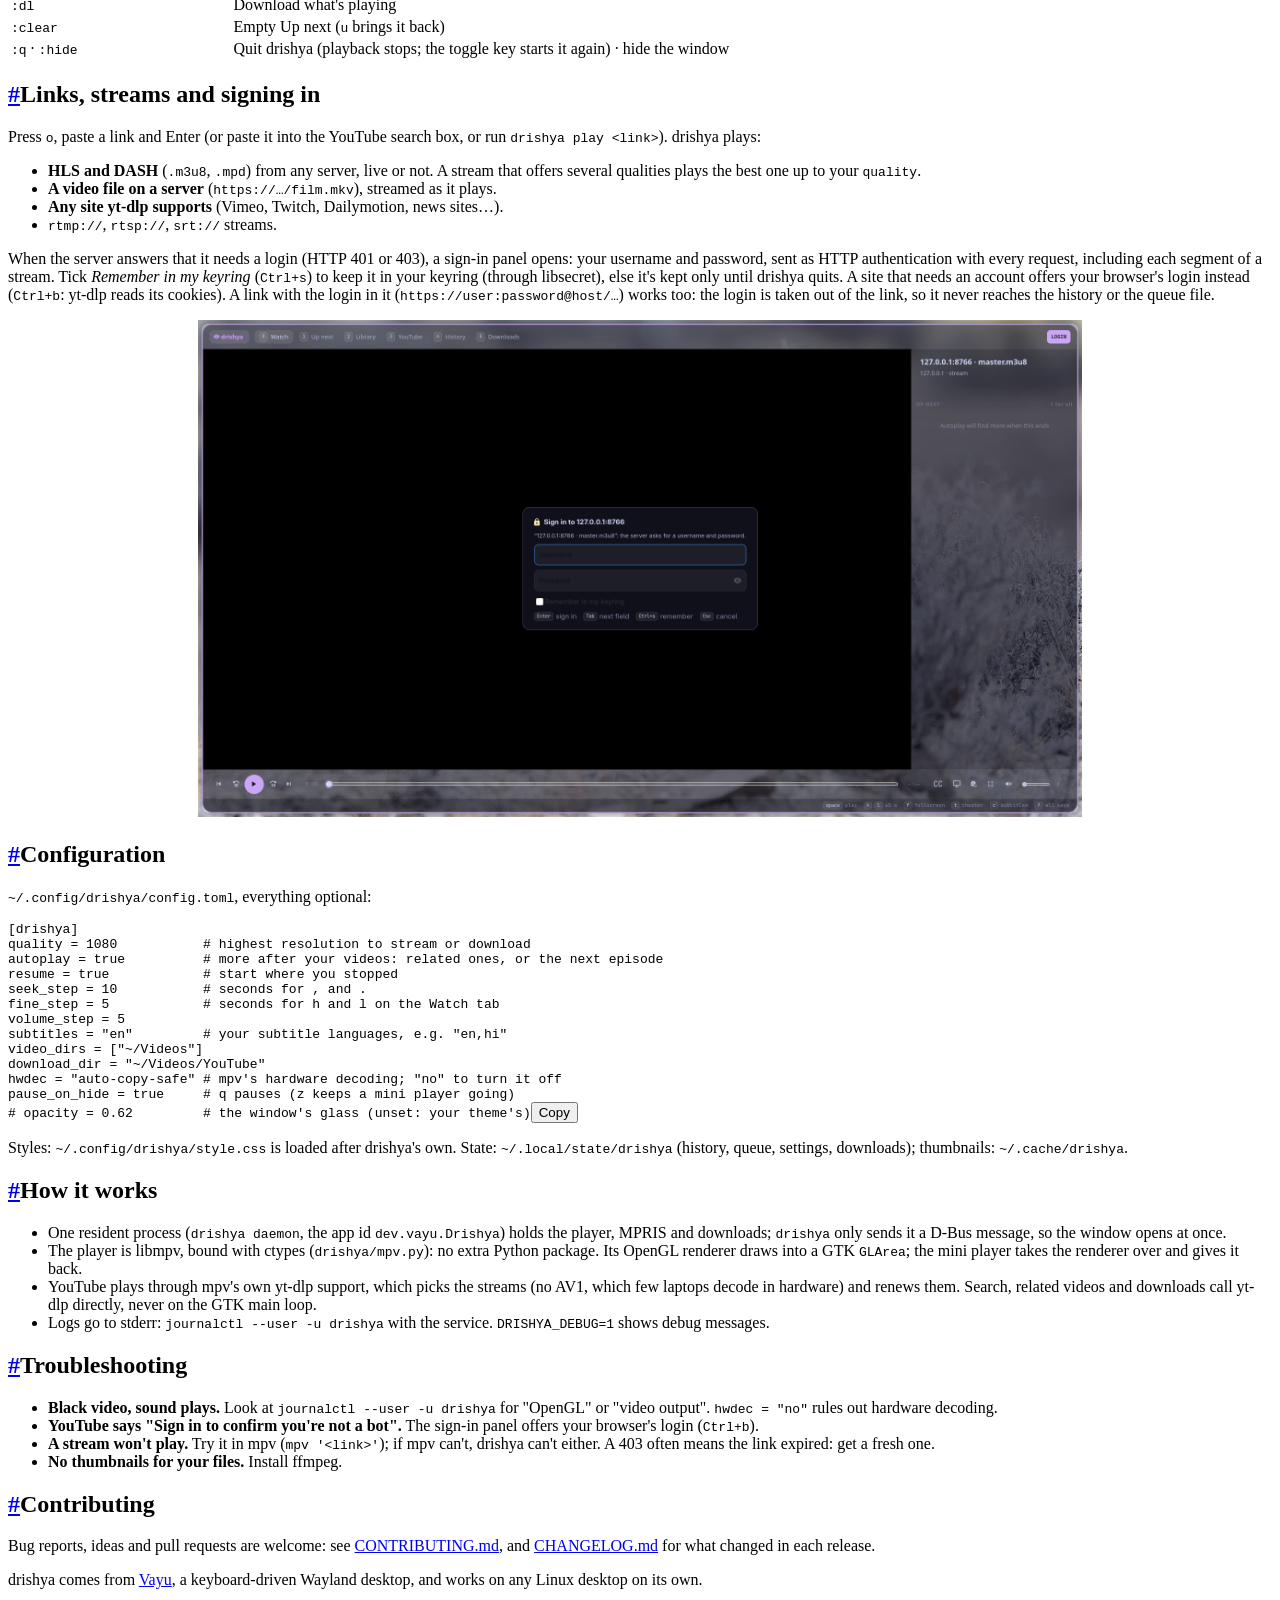
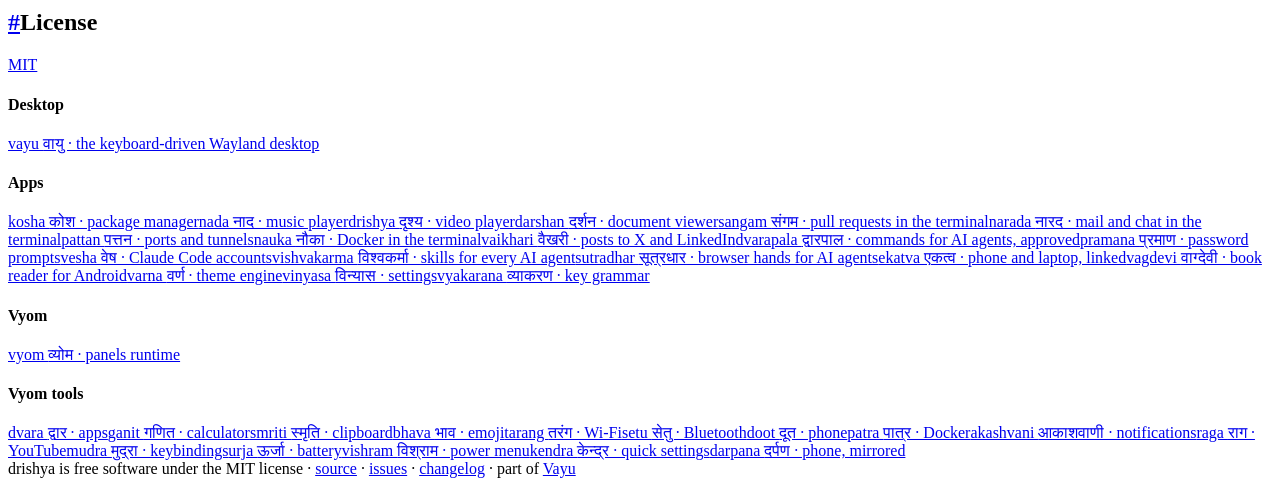
==== commit a01e83cf: "The website moves to drishya.theyashsawarkar.dev Every Vayu tool's site now has its own address on t" ====
--- a/docs/index.html
+++ b/docs/index.html
@@ -158,8 +158,8 @@
 <h2 id="license"><a class="anchor" href="#license">#</a>License</h2>
 <p><a href="https://github.com/Theyashsawarkar/drishya/blob/main/LICENSE">MIT</a></p>
 </article></div>
-<footer><div class="in"><div><h4>Desktop</h4><a href="https://theyashsawarkar.github.io/vayu/" class="">vayu <span>वायु · the keyboard-driven Wayland desktop</span></a></div><div><h4>Apps</h4><a href="https://theyashsawarkar.github.io/kosha/" class="">kosha <span>कोश · package manager</span></a><a href="https://theyashsawarkar.github.io/nada/" class="">nada <span>नाद · music player</span></a><a href="https://theyashsawarkar.github.io/drishya/" class="me">drishya <span>दृश्य · video player</span></a><a href="https://theyashsawarkar.github.io/sangam/" class="">sangam <span>संगम · pull requests in the terminal</span></a><a href="https://theyashsawarkar.github.io/narada/" class="">narada <span>नारद · mail and chat in the terminal</span></a><a href="https://theyashsawarkar.github.io/pattan/" class="">pattan <span>पत्तन · ports and tunnels</span></a><a href="https://theyashsawarkar.github.io/nauka/" class="">nauka <span>नौका · Docker in the terminal</span></a><a href="https://theyashsawarkar.github.io/vaikhari/" class="">vaikhari <span>वैखरी · posts to X and LinkedIn</span></a><a href="https://theyashsawarkar.github.io/dvarapala/" class="">dvarapala <span>द्वारपाल · commands for AI agents, approved</span></a><a href="https://theyashsawarkar.github.io/pramana/" class="">pramana <span>प्रमाण · password prompts</span></a><a href="https://theyashsawarkar.github.io/vesha/" class="">vesha <span>वेष · Claude Code accounts</span></a><a href="https://theyashsawarkar.github.io/vishvakarma/" class="">vishvakarma <span>विश्वकर्मा · skills for every AI agent</span></a><a href="https://theyashsawarkar.github.io/ekatva/" class="">ekatva <span>एकत्व · phone and laptop, linked</span></a><a href="https://theyashsawarkar.github.io/varna/" class="">varna <span>वर्ण · theme engine</span></a><a href="https://theyashsawarkar.github.io/vinyasa/" class="">vinyasa <span>विन्यास · settings</span></a></div><div><h4>Vyom</h4><a href="https://theyashsawarkar.github.io/vyom/" class="">vyom <span>व्योम · panels runtime</span></a></div><div><h4>Vyom tools</h4><a href="https://theyashsawarkar.github.io/dvara/" class="">dvara <span>द्वार · apps</span></a><a href="https://theyashsawarkar.github.io/ganit/" class="">ganit <span>गणित · calculator</span></a><a href="https://theyashsawarkar.github.io/smriti/" class="">smriti <span>स्मृति · clipboard</span></a><a href="https://theyashsawarkar.github.io/bhava/" class="">bhava <span>भाव · emoji</span></a><a href="https://theyashsawarkar.github.io/tarang/" class="">tarang <span>तरंग · Wi‑Fi</span></a><a href="https://theyashsawarkar.github.io/setu/" class="">setu <span>सेतु · Bluetooth</span></a><a href="https://theyashsawarkar.github.io/doot/" class="">doot <span>दूत · phone</span></a><a href="https://theyashsawarkar.github.io/patra/" class="">patra <span>पात्र · Docker</span></a><a href="https://theyashsawarkar.github.io/akashvani/" class="">akashvani <span>आकाशवाणी · notifications</span></a><a href="https://theyashsawarkar.github.io/raga/" class="">raga <span>राग · YouTube</span></a><a href="https://theyashsawarkar.github.io/mudra/" class="">mudra <span>मुद्रा · keybindings</span></a><a href="https://theyashsawarkar.github.io/urja/" class="">urja <span>ऊर्जा · battery</span></a><a href="https://theyashsawarkar.github.io/vishram/" class="">vishram <span>विश्राम · power menu</span></a><a href="https://theyashsawarkar.github.io/kendra/" class="">kendra <span>केन्द्र · quick settings</span></a><a href="https://theyashsawarkar.github.io/darpana/" class="">darpana <span>दर्पण · phone, mirrored</span></a></div></div>
-<div class="bottom">drishya is free software under the MIT license · <a href="https://github.com/Theyashsawarkar/drishya">source</a> · <a href="https://github.com/Theyashsawarkar/drishya/issues">issues</a> · <a href="changelog.html">changelog</a> · part of <a href="https://theyashsawarkar.github.io/vayu/">Vayu</a></div></footer>
+<footer><div class="in"><div><h4>Desktop</h4><a href="https://vayu.theyashsawarkar.dev/" class="">vayu <span>वायु · the keyboard-driven Wayland desktop</span></a></div><div><h4>Apps</h4><a href="https://kosha.theyashsawarkar.dev/" class="">kosha <span>कोश · package manager</span></a><a href="https://nada.theyashsawarkar.dev/" class="">nada <span>नाद · music player</span></a><a href="https://drishya.theyashsawarkar.dev/" class="me">drishya <span>दृश्य · video player</span></a><a href="https://darshan.theyashsawarkar.dev/" class="">darshan <span>दर्शन · document viewer</span></a><a href="https://sangam.theyashsawarkar.dev/" class="">sangam <span>संगम · pull requests in the terminal</span></a><a href="https://narada.theyashsawarkar.dev/" class="">narada <span>नारद · mail and chat in the terminal</span></a><a href="https://pattan.theyashsawarkar.dev/" class="">pattan <span>पत्तन · ports and tunnels</span></a><a href="https://nauka.theyashsawarkar.dev/" class="">nauka <span>नौका · Docker in the terminal</span></a><a href="https://vaikhari.theyashsawarkar.dev/" class="">vaikhari <span>वैखरी · posts to X and LinkedIn</span></a><a href="https://dvarapala.theyashsawarkar.dev/" class="">dvarapala <span>द्वारपाल · commands for AI agents, approved</span></a><a href="https://pramana.theyashsawarkar.dev/" class="">pramana <span>प्रमाण · password prompts</span></a><a href="https://vesha.theyashsawarkar.dev/" class="">vesha <span>वेष · Claude Code accounts</span></a><a href="https://vishvakarma.theyashsawarkar.dev/" class="">vishvakarma <span>विश्वकर्मा · skills for every AI agent</span></a><a href="https://sutradhar.theyashsawarkar.dev/" class="">sutradhar <span>सूत्रधार · browser hands for AI agents</span></a><a href="https://ekatva.theyashsawarkar.dev/" class="">ekatva <span>एकत्व · phone and laptop, linked</span></a><a href="https://vagdevi.theyashsawarkar.dev/" class="">vagdevi <span>वाग्देवी · book reader for Android</span></a><a href="https://varna.theyashsawarkar.dev/" class="">varna <span>वर्ण · theme engine</span></a><a href="https://vinyasa.theyashsawarkar.dev/" class="">vinyasa <span>विन्यास · settings</span></a><a href="https://vyakarana.theyashsawarkar.dev/" class="">vyakarana <span>व्याकरण · key grammar</span></a></div><div><h4>Vyom</h4><a href="https://vyom.theyashsawarkar.dev/" class="">vyom <span>व्योम · panels runtime</span></a></div><div><h4>Vyom tools</h4><a href="https://dvara.theyashsawarkar.dev/" class="">dvara <span>द्वार · apps</span></a><a href="https://ganit.theyashsawarkar.dev/" class="">ganit <span>गणित · calculator</span></a><a href="https://smriti.theyashsawarkar.dev/" class="">smriti <span>स्मृति · clipboard</span></a><a href="https://bhava.theyashsawarkar.dev/" class="">bhava <span>भाव · emoji</span></a><a href="https://tarang.theyashsawarkar.dev/" class="">tarang <span>तरंग · Wi‑Fi</span></a><a href="https://setu.theyashsawarkar.dev/" class="">setu <span>सेतु · Bluetooth</span></a><a href="https://doot.theyashsawarkar.dev/" class="">doot <span>दूत · phone</span></a><a href="https://patra.theyashsawarkar.dev/" class="">patra <span>पात्र · Docker</span></a><a href="https://akashvani.theyashsawarkar.dev/" class="">akashvani <span>आकाशवाणी · notifications</span></a><a href="https://raga.theyashsawarkar.dev/" class="">raga <span>राग · YouTube</span></a><a href="https://mudra.theyashsawarkar.dev/" class="">mudra <span>मुद्रा · keybindings</span></a><a href="https://urja.theyashsawarkar.dev/" class="">urja <span>ऊर्जा · battery</span></a><a href="https://vishram.theyashsawarkar.dev/" class="">vishram <span>विश्राम · power menu</span></a><a href="https://kendra.theyashsawarkar.dev/" class="">kendra <span>केन्द्र · quick settings</span></a><a href="https://darpana.theyashsawarkar.dev/" class="">darpana <span>दर्पण · phone, mirrored</span></a></div></div>
+<div class="bottom">drishya is free software under the MIT license · <a href="https://github.com/Theyashsawarkar/drishya">source</a> · <a href="https://github.com/Theyashsawarkar/drishya/issues">issues</a> · <a href="changelog.html">changelog</a> · part of <a href="https://vayu.theyashsawarkar.dev/">Vayu</a></div></footer>
 <script>
 document.querySelectorAll('pre.code').forEach(p=>{const b=document.createElement('button');b.className='copy';b.textContent='Copy';
 b.onclick=()=>{navigator.clipboard.writeText(p.innerText.replace(/^Copy/,'')).then(()=>{b.textContent='Copied';setTimeout(()=>b.textContent='Copy',1200)})};p.appendChild(b)});
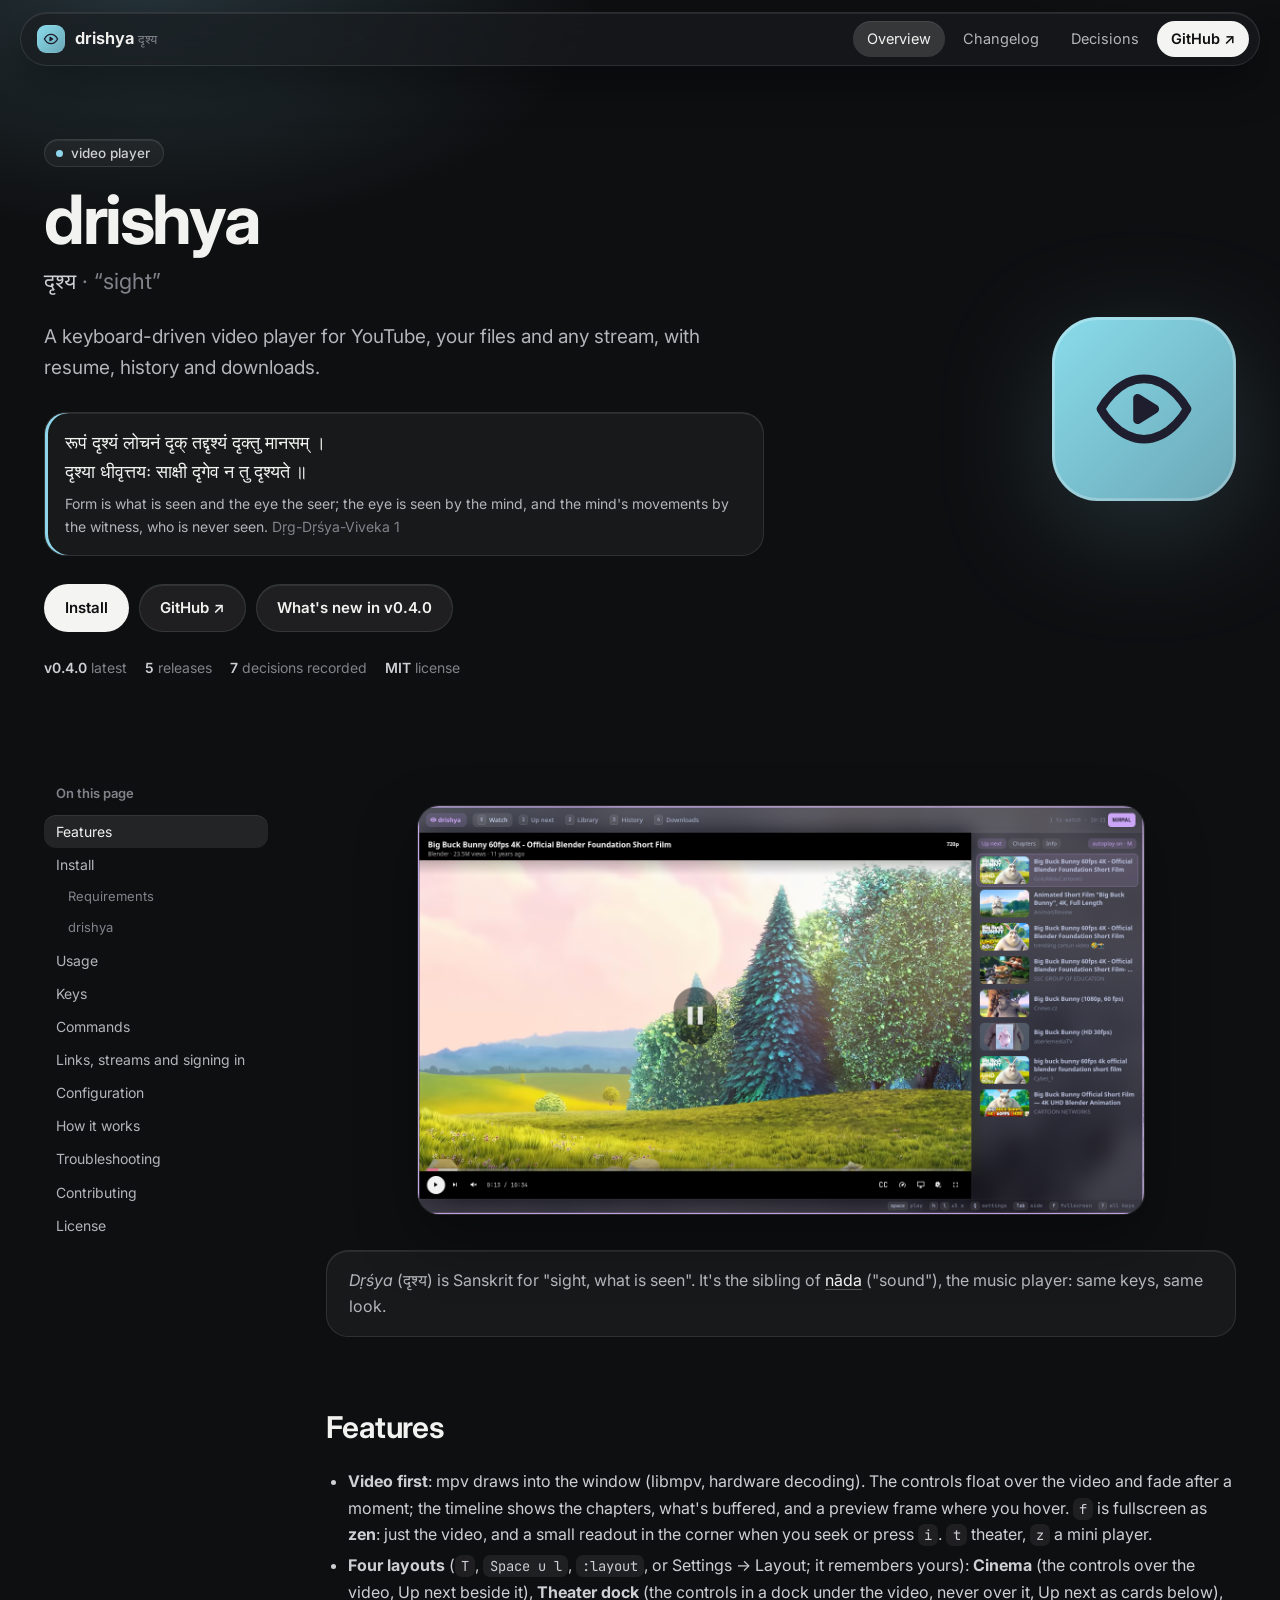
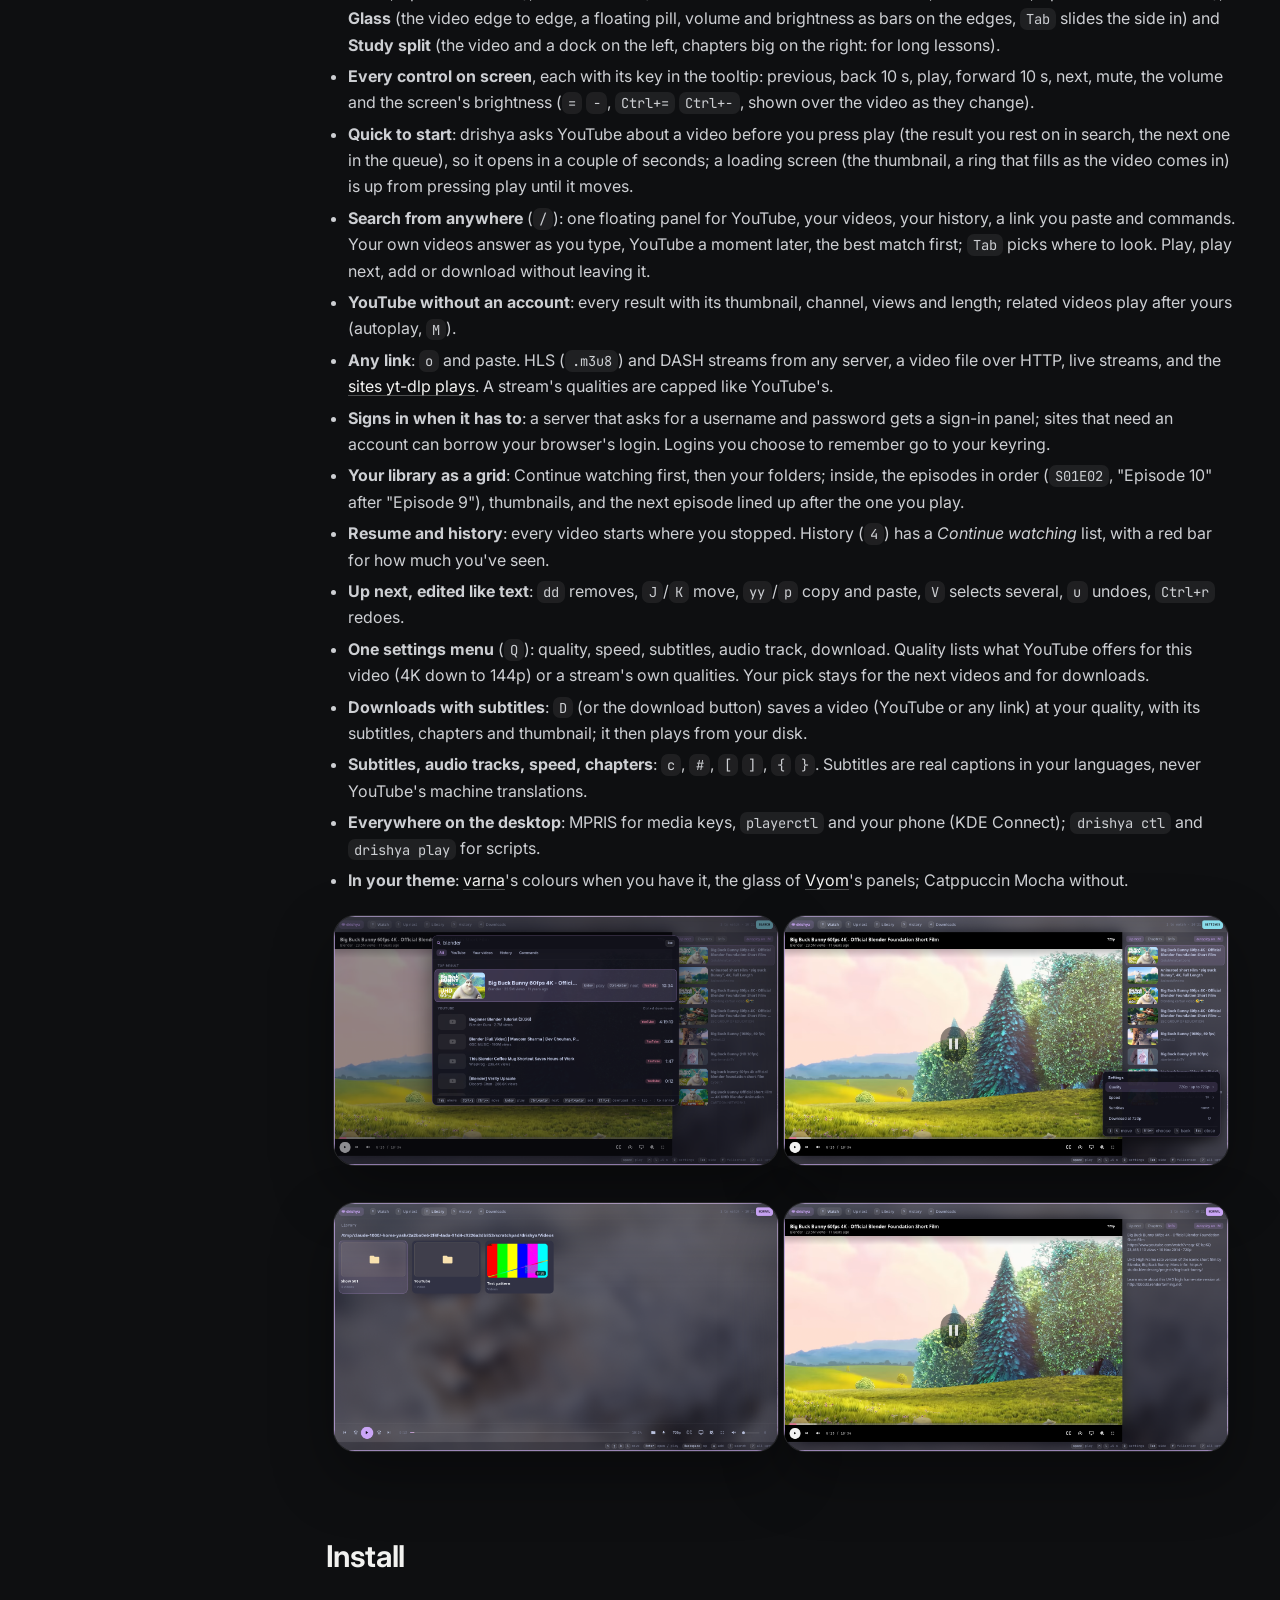
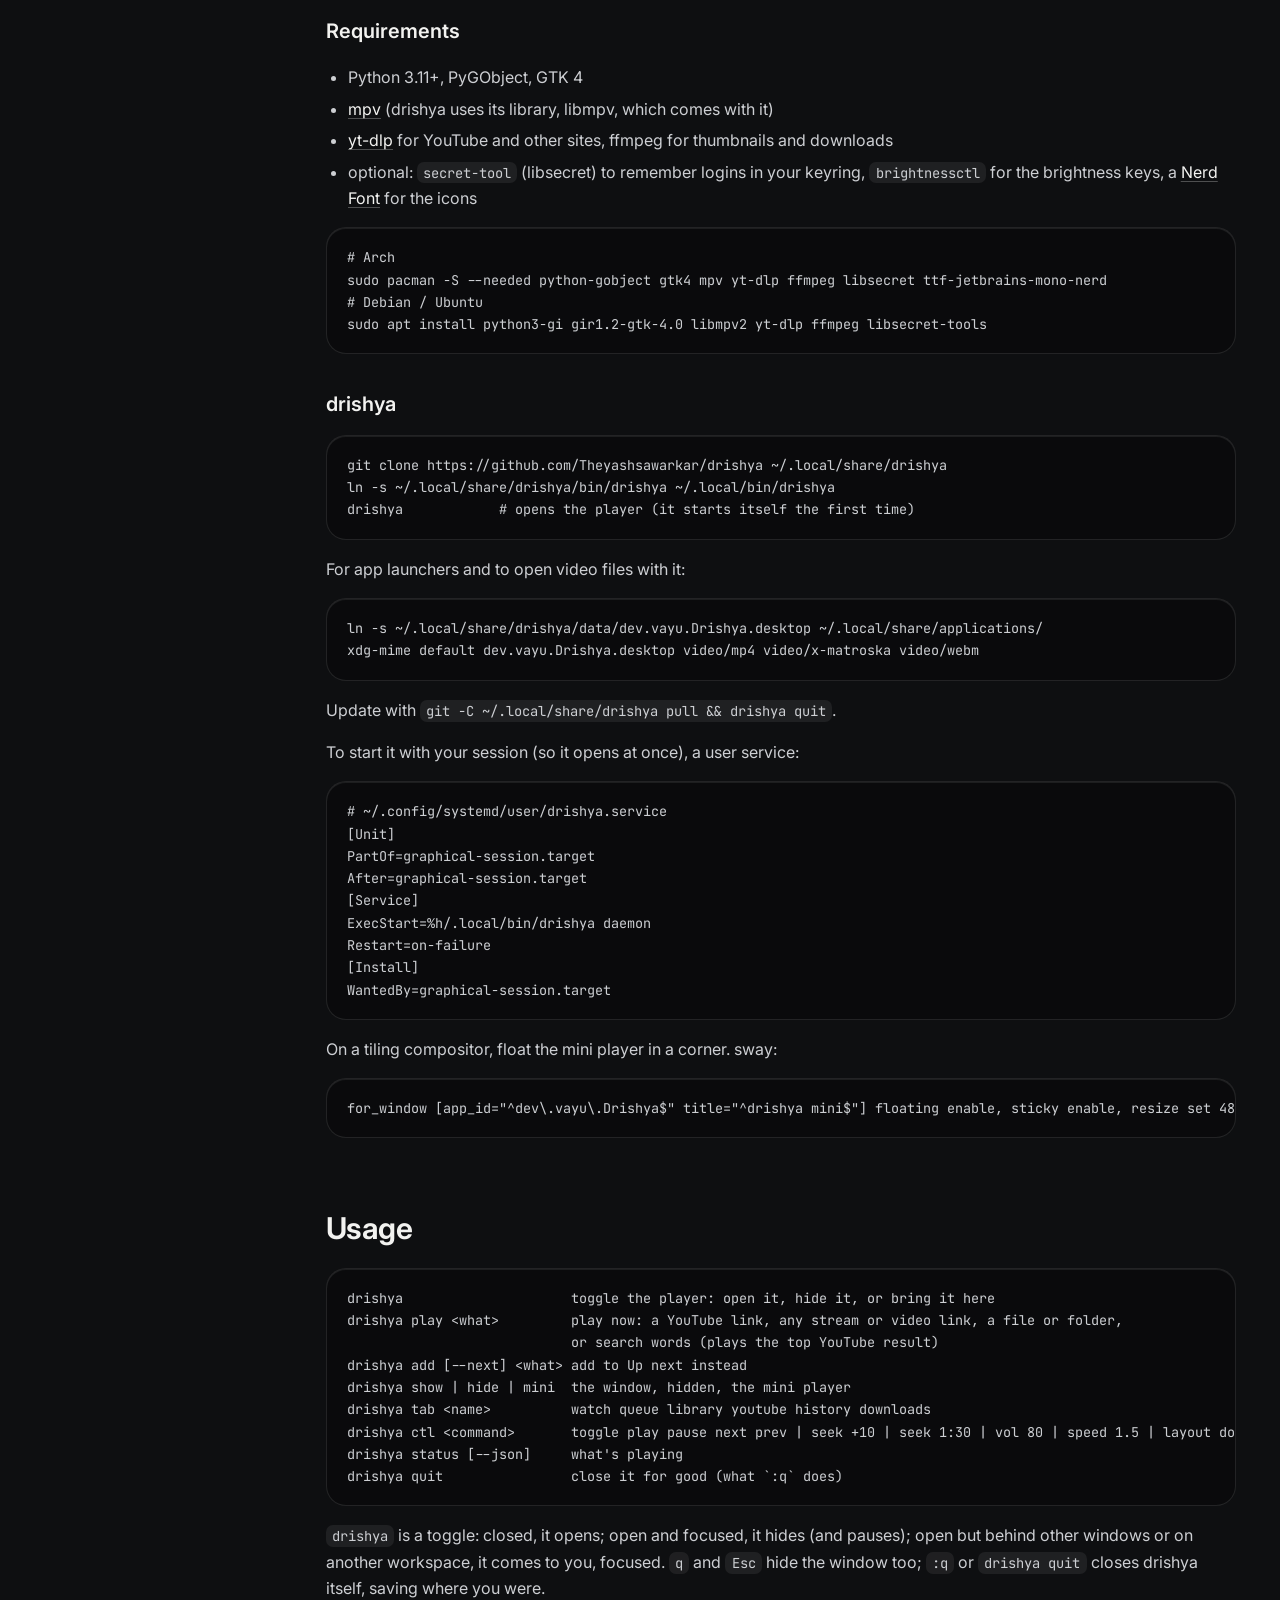
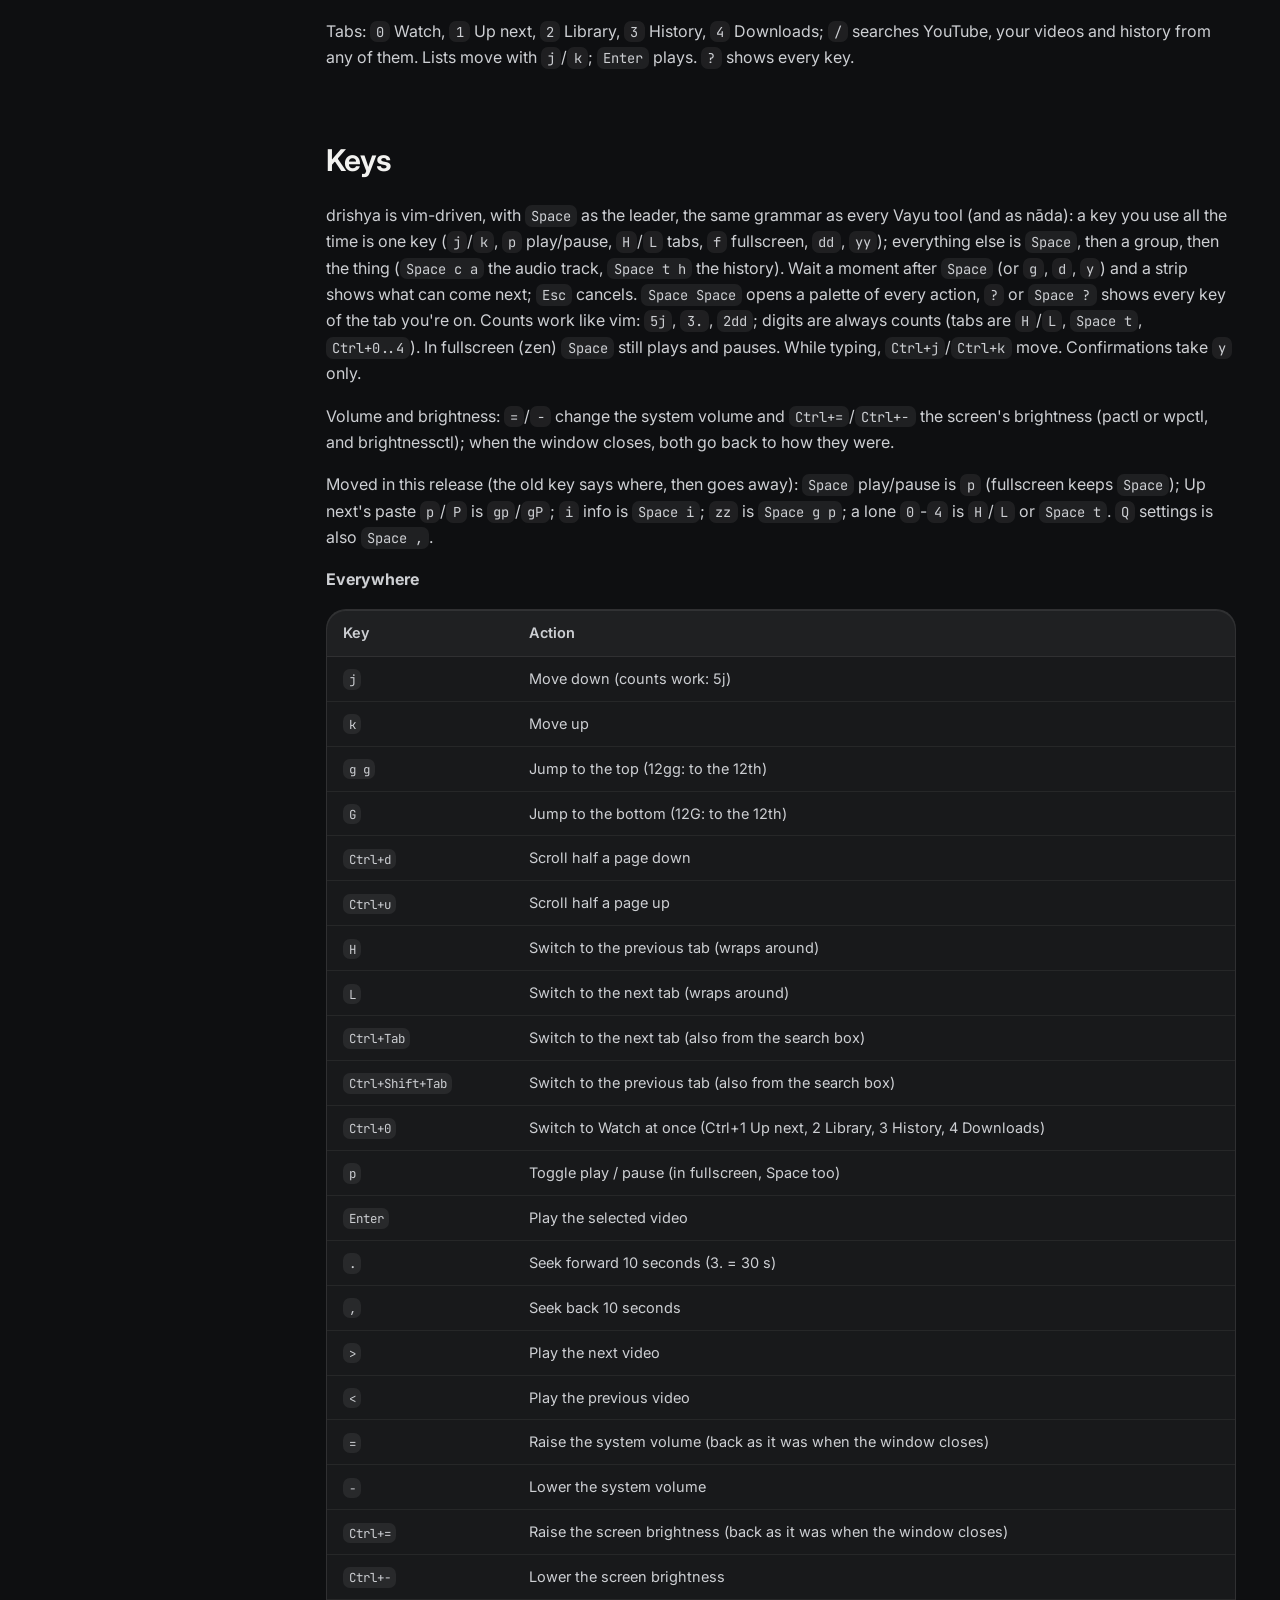
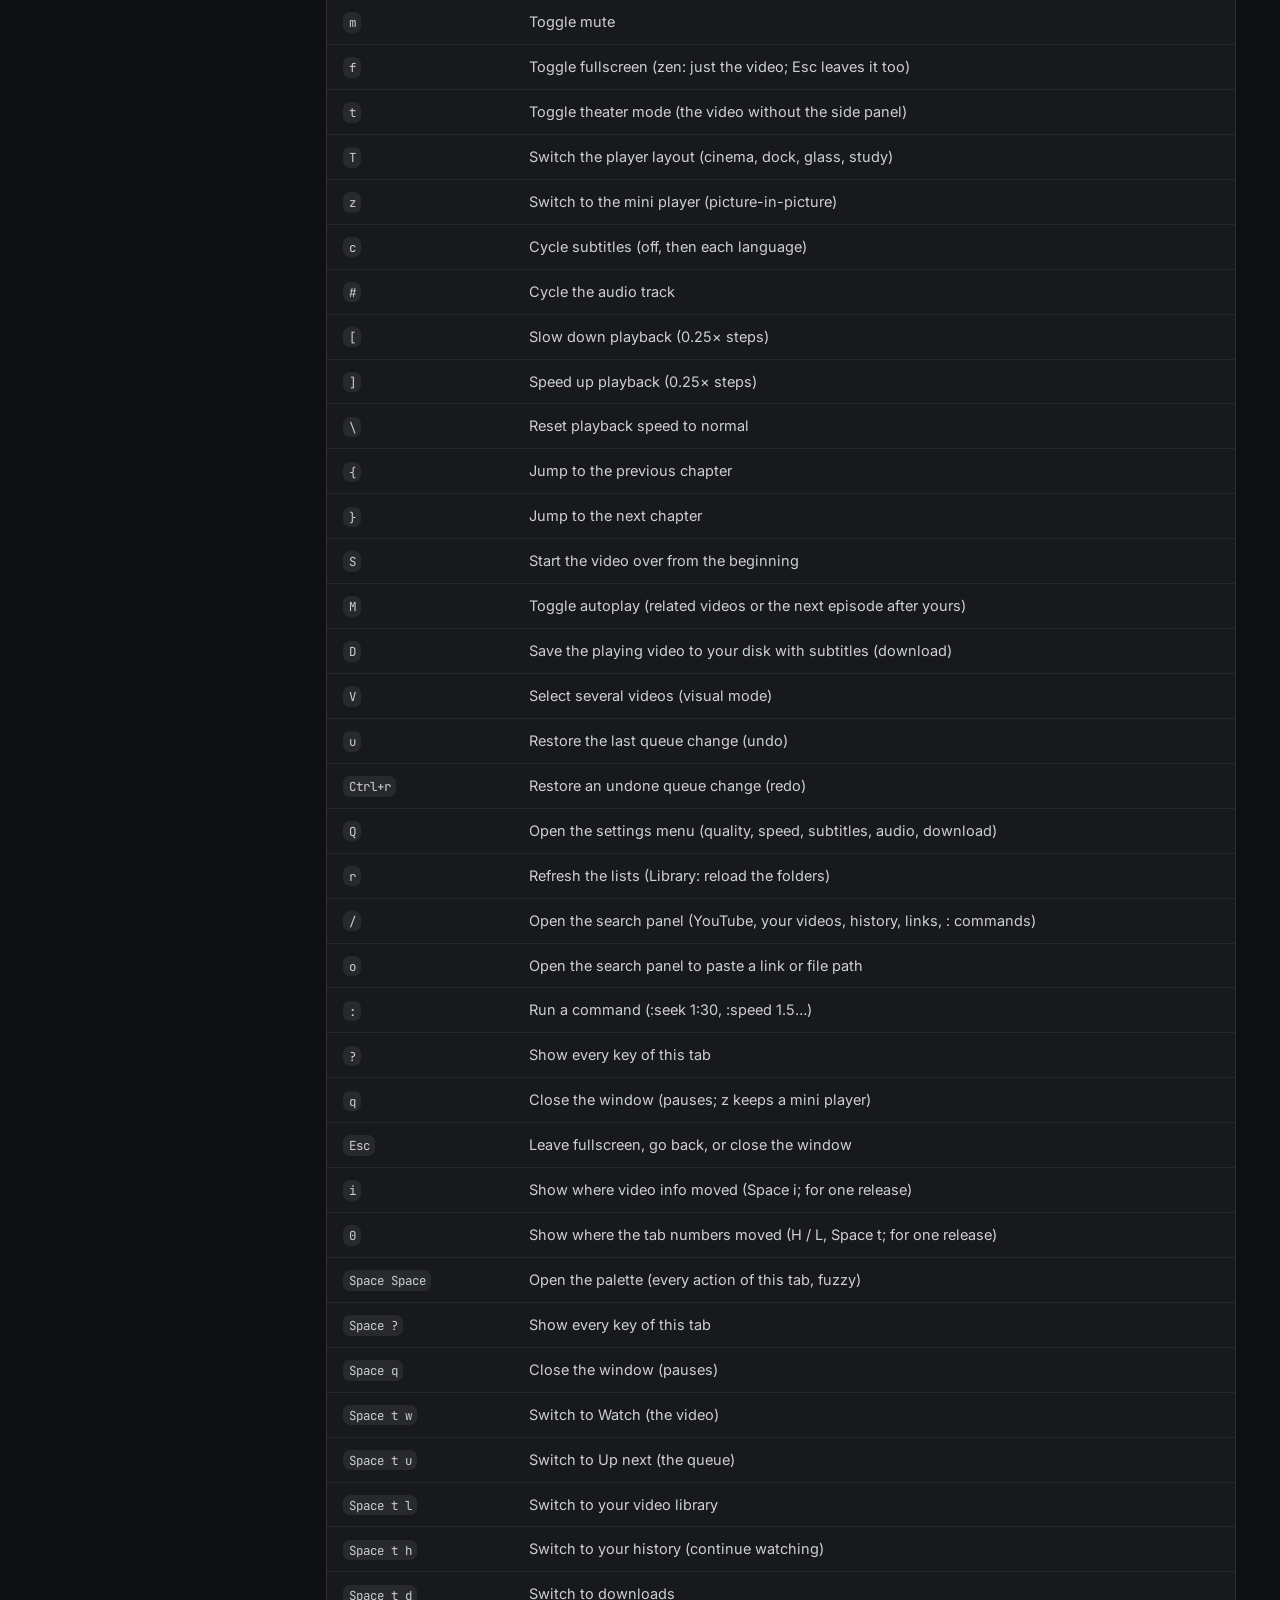
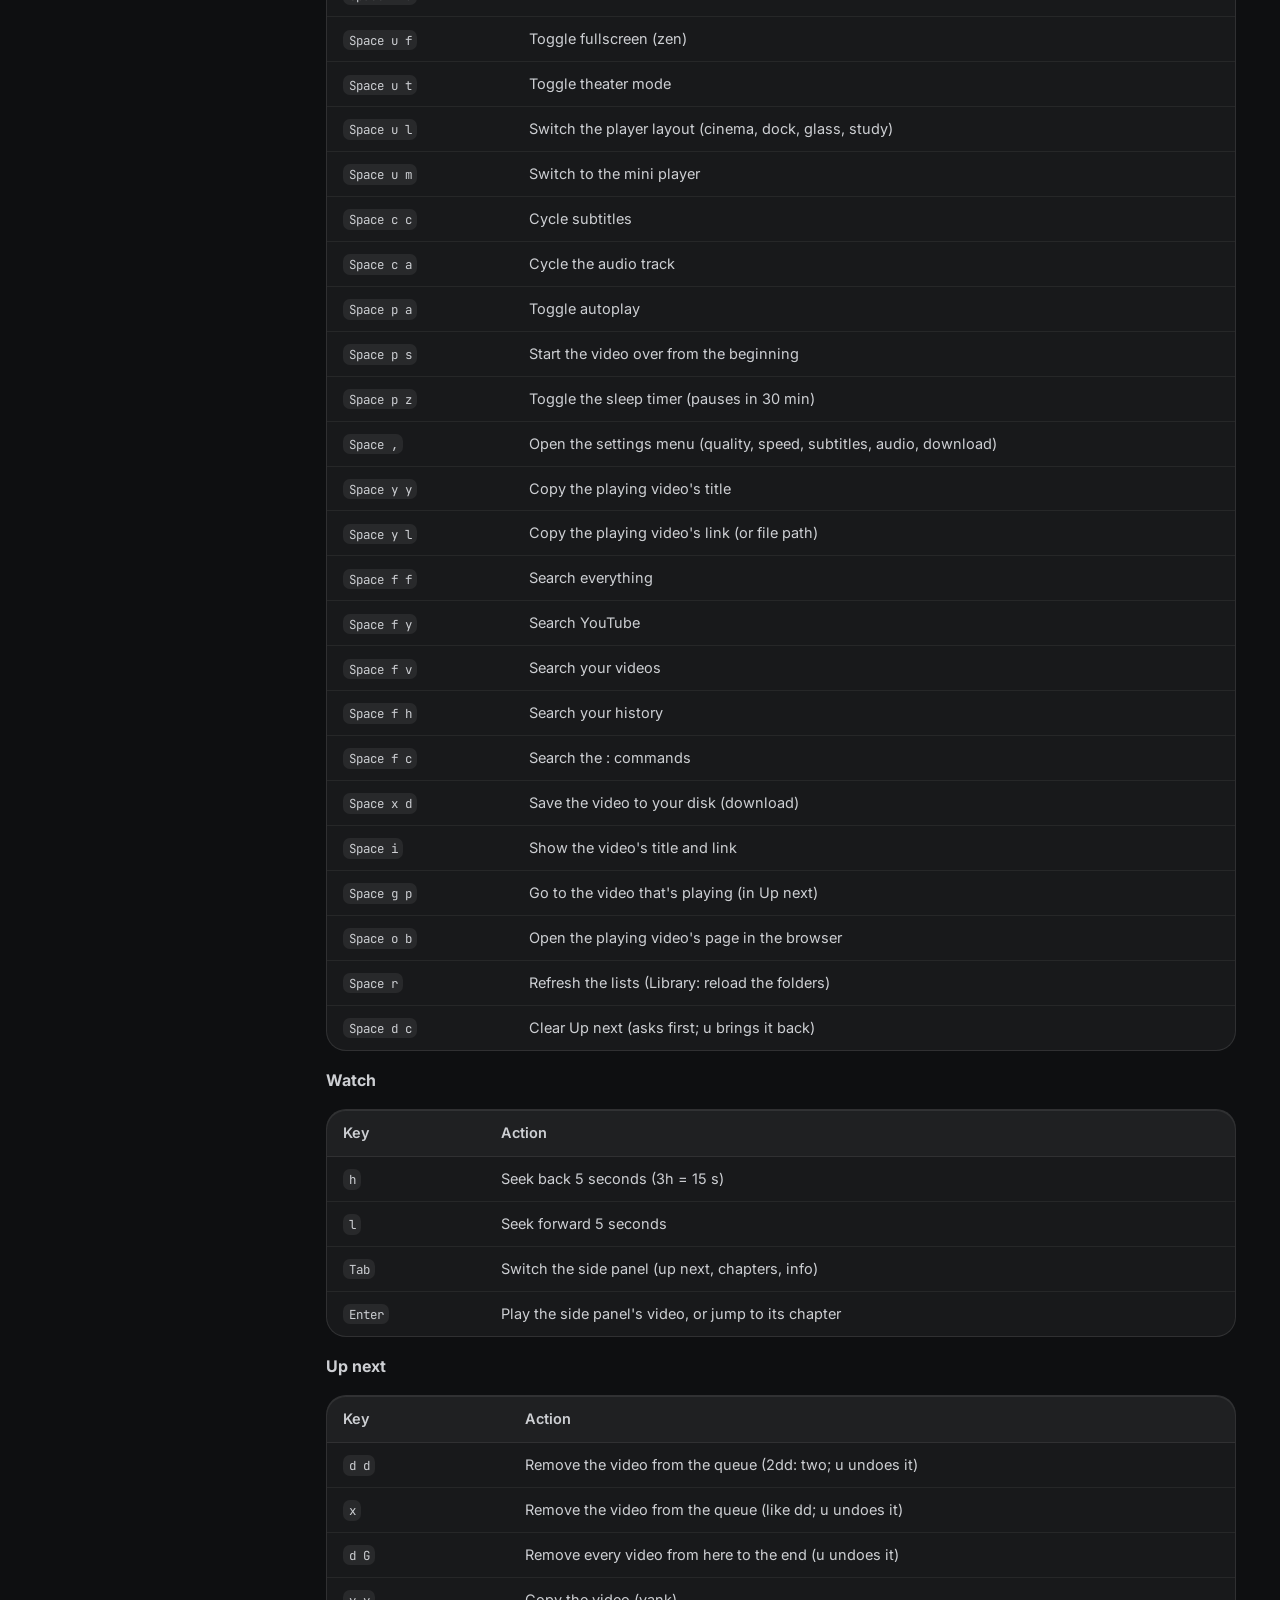
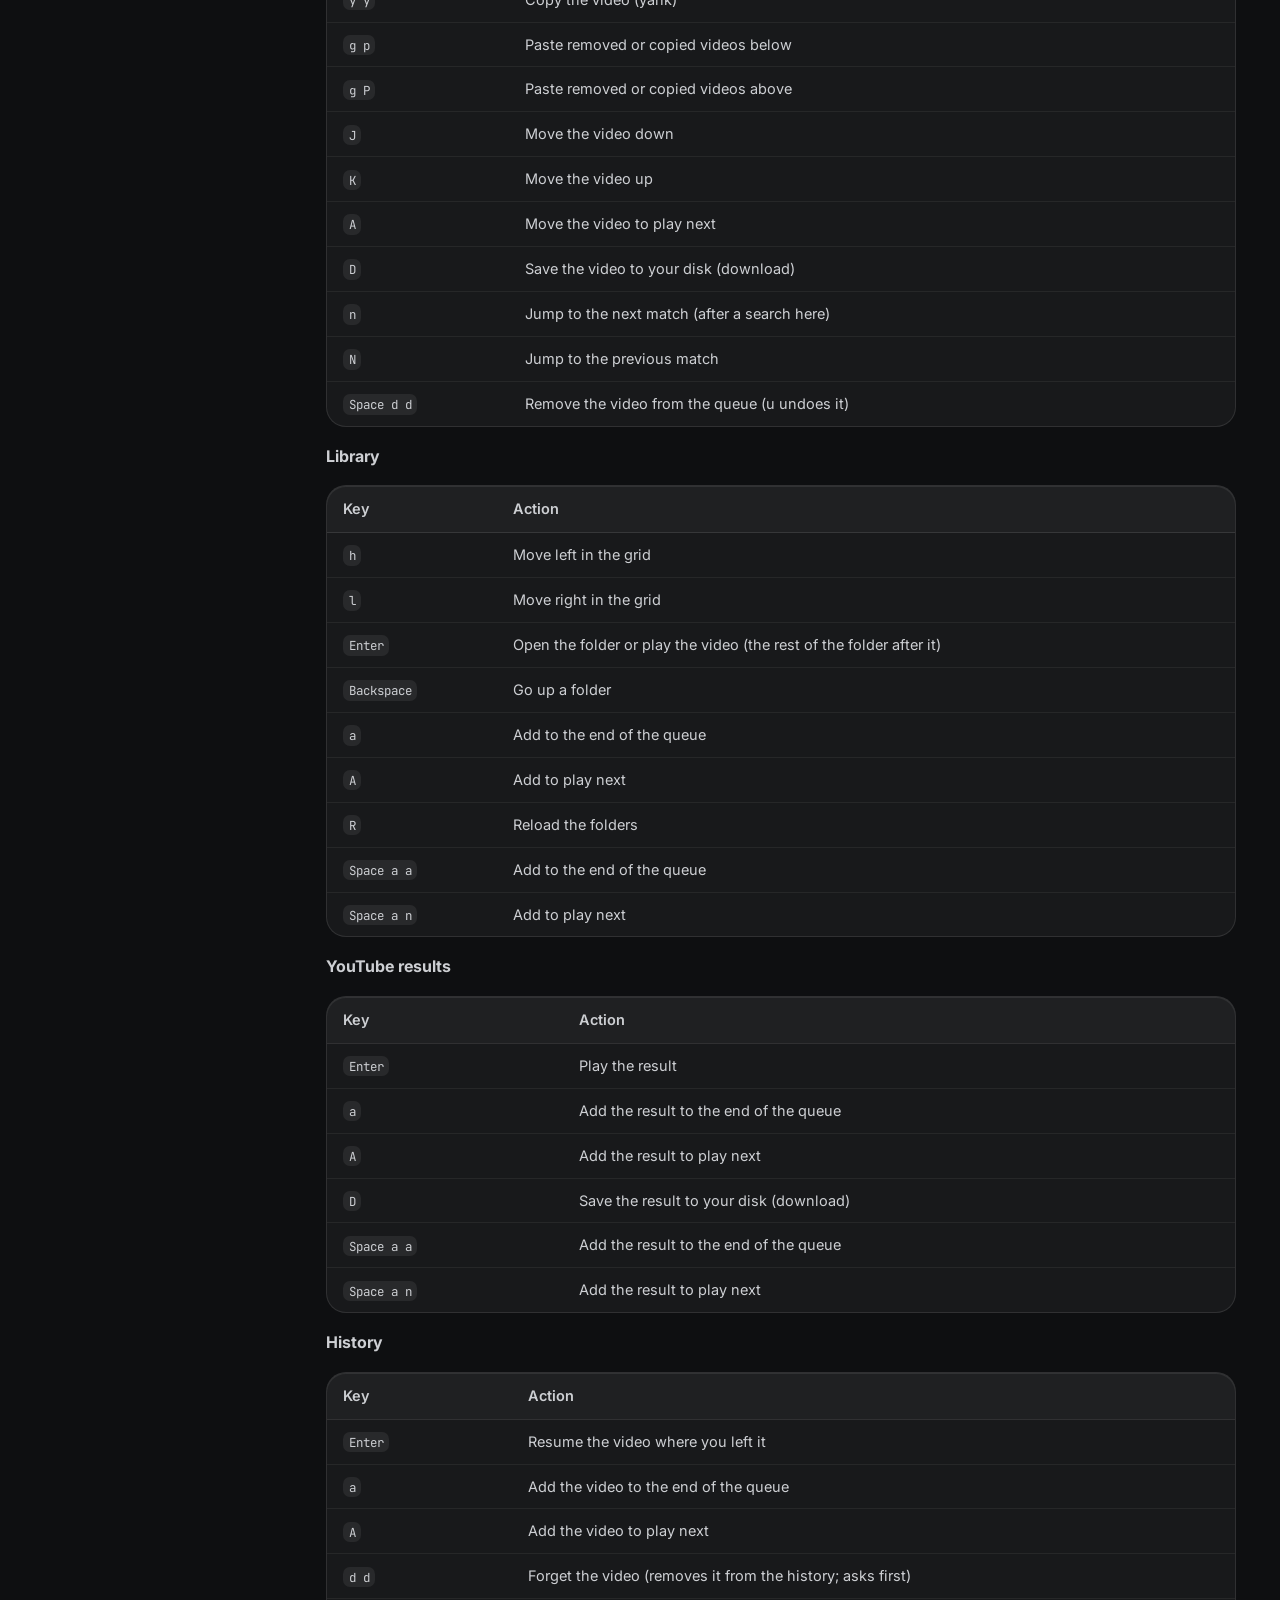
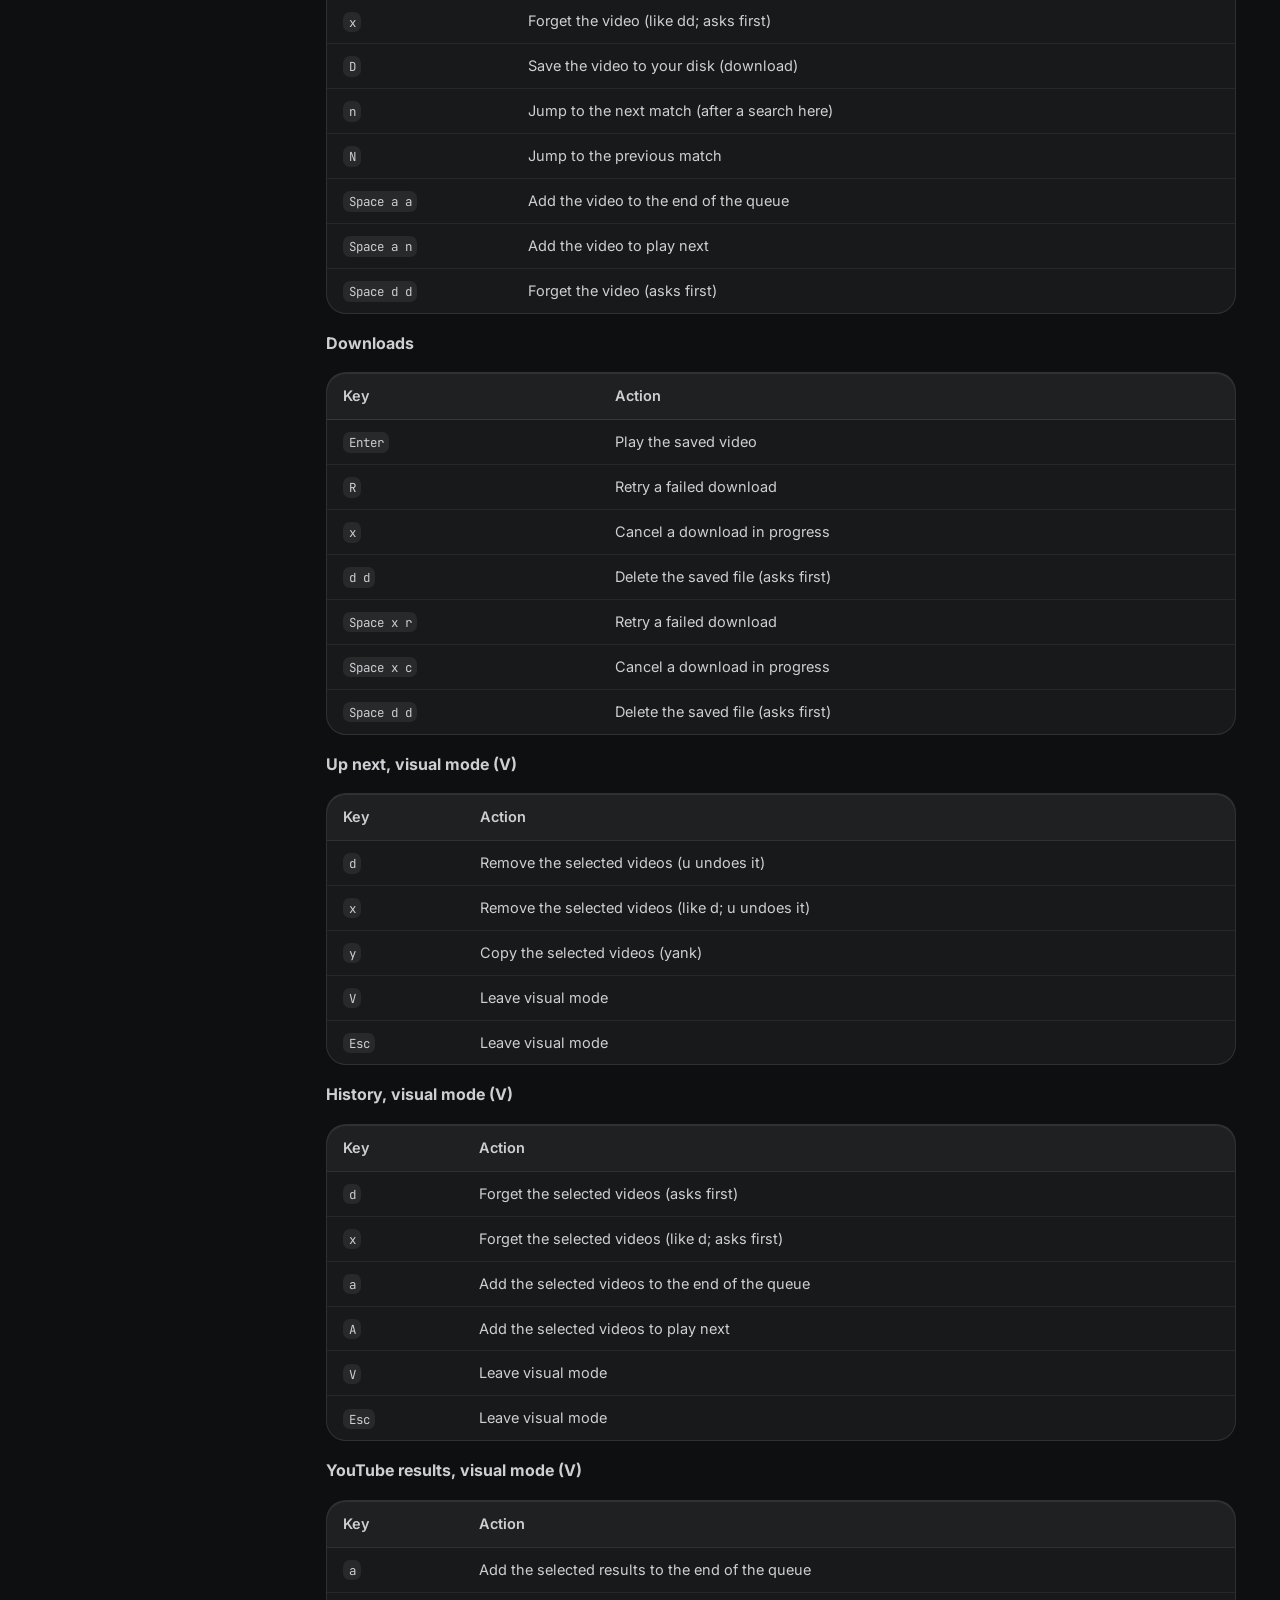
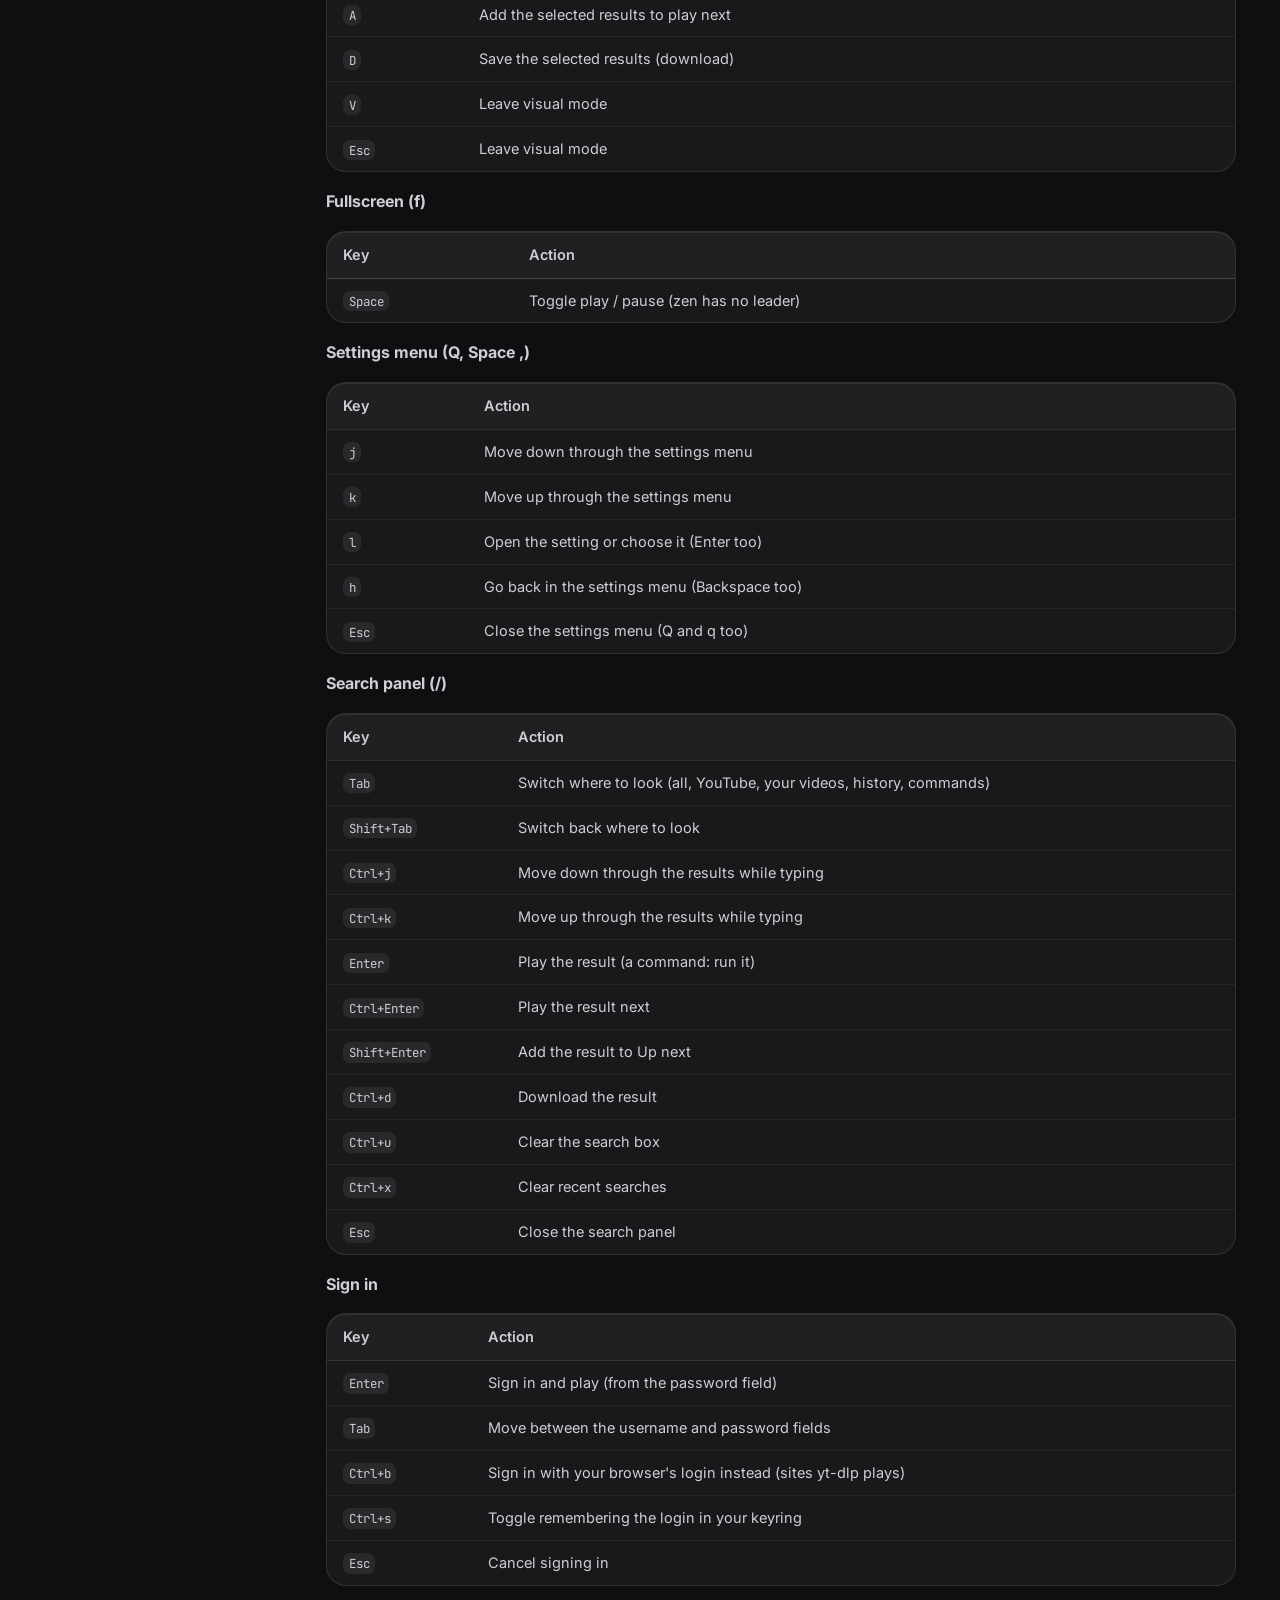
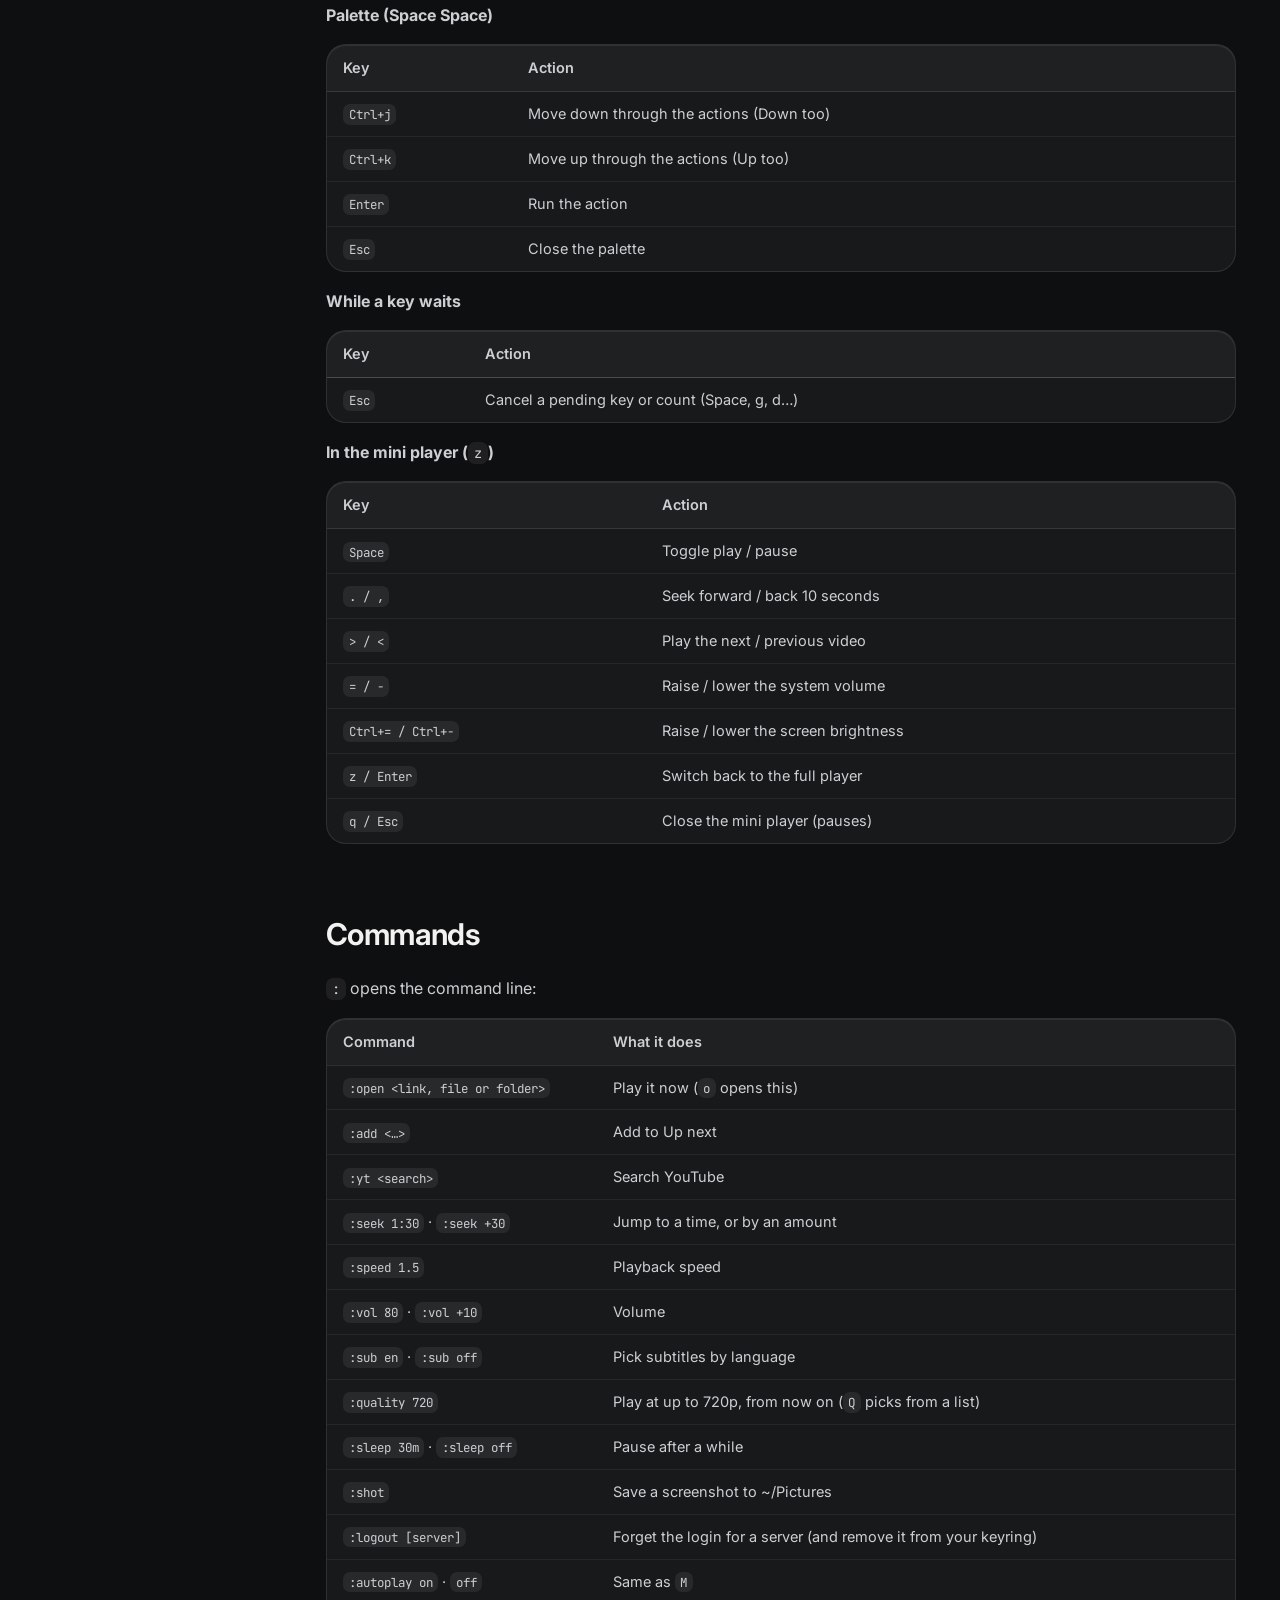
==== commit c366b2e8: "Website: Vayu's Spatial look Co-Authored-By: Claude Opus 5.5 <noreply@anthropic.com>" ====
--- a/docs/index.html
+++ b/docs/index.html
@@ -7,12 +7,12 @@
 <meta name="description" content="A keyboard-driven video player for YouTube, your files and any stream, with resume, history and downloads.">
 <meta property="og:title" content="drishya · A keyboard-driven video player for YouTube, your files and any stream, with resume, history and downloads.">
 <meta property="og:description" content="A keyboard-driven video player for YouTube, your files and any stream, with resume, history and downloads.">
-<meta name="theme-color" content="#11111b">
+<meta name="theme-color" content="#0e0f11">
 <link rel="icon" href="assets/logo.svg" type="image/svg+xml">
 <link rel="preconnect" href="https://fonts.googleapis.com">
 <link href="https://fonts.googleapis.com/css2?family=Inter:wght@400;500;600;700;800&family=JetBrains+Mono:wght@400;600&display=swap" rel="stylesheet">
 <link rel="stylesheet" href="assets/site.css">
-<style>:root{--accent:#89dceb;--glow:#89dceb33}</style>
+<style>:root{--tool:#8fd6ec;--glow:#8fd6ec2e}</style>
 </head>
 <body>
 <header class="top"><div class="in">
--- a/docs/assets/site.css
+++ b/docs/assets/site.css
@@ -0,0 +1,100 @@
+/* Vayu's Spatial look: graphite glass that floats, very round, colour only
+   where it means something. The near-white accent is where you act (links,
+   the main button); the tool's own colour (--tool) is only its signature:
+   the logo's glow, the shloka's line, the release dots. */
+:root{--crust:#0e0f11;--mantle:#141518;--base:#1b1c20;--s0:#2a2c31;--s1:#3a3c42;--ov0:#6a6d74;--ov1:#80838a;
+--sub0:#b3b5ba;--sub1:#cdcfd3;--text:#f2f2f0;--accent:#f4f4f2;--green:#8ee2a6;--peach:#f7b07d;--red:#ff9389;--blue:#93c4ff;
+--glass:rgba(255,255,255,.045);--rim:rgba(255,255,255,.10);--lit:inset 0 1px 0 rgba(255,255,255,.08);
+--ui:"Inter","Segoe UI",system-ui,sans-serif;--mono:"JetBrains Mono","JetBrainsMono Nerd Font",ui-monospace,monospace}
+*{box-sizing:border-box}html{scroll-behavior:smooth;scroll-padding-top:96px}
+body{margin:0;background:var(--crust);color:var(--text);font:16px/1.65 var(--ui);-webkit-font-smoothing:antialiased}
+a{color:var(--accent);text-decoration:underline;text-decoration-color:rgba(244,244,242,.28);text-underline-offset:3px}
+a:hover{text-decoration-color:var(--accent)}
+code{font:.86em var(--mono);background:rgba(255,255,255,.07);padding:.14em .45em;border-radius:7px;color:var(--sub1)}
+img{max-width:100%;height:auto}
+:focus-visible{outline:2px solid var(--accent);outline-offset:3px;border-radius:8px}
+/* nav: a floating glass pill */
+.top{position:sticky;top:12px;z-index:20;padding:0 16px}
+.top .in{max-width:1240px;margin:0 auto;padding:8px 10px 8px 16px;display:flex;align-items:center;gap:22px;
+border-radius:999px;background:rgba(27,28,32,.62);border:1px solid var(--rim);box-shadow:var(--lit),0 18px 40px rgba(0,0,0,.35);
+backdrop-filter:blur(24px) saturate(1.5);-webkit-backdrop-filter:blur(24px) saturate(1.5)}
+.brand{display:flex;align-items:center;gap:10px;font-weight:650;font-size:16.5px;color:var(--text);text-decoration:none}
+.brand img{width:28px;height:28px;border-radius:9px}.brand small{font-weight:500;color:var(--ov1);font-size:13px}
+.top nav{display:flex;gap:4px;margin-left:auto;flex-wrap:wrap}
+.top nav a{color:var(--sub0);padding:6px 14px;border-radius:999px;font-size:14.5px;text-decoration:none}
+.top nav a:hover{background:rgba(255,255,255,.07);color:var(--text)}
+.top nav a.on{background:rgba(255,255,255,.14);color:var(--text);box-shadow:var(--lit)}
+.top nav a.gh{background:var(--accent);color:var(--crust);font-weight:600}.top nav a.gh:hover{background:#fff}
+/* hero: the tool's light in a dark room */
+.hero{position:relative;overflow:hidden;margin-top:-64px;padding-top:64px}
+.hero:before{content:"";position:absolute;inset:-30% -10% auto;height:720px;
+background:radial-gradient(640px 340px at 18% 32%,var(--glow),transparent 70%),radial-gradient(520px 300px at 86% 8%,rgba(255,255,255,.06),transparent 70%);pointer-events:none}
+.hero .in{position:relative;max-width:1240px;margin:0 auto;padding:84px 24px 60px;display:grid;grid-template-columns:minmax(0,1fr) auto;gap:48px;align-items:center}
+.eyebrow{display:inline-flex;align-items:center;gap:8px;font:500 13.5px var(--ui);color:var(--sub1);padding:5px 13px 5px 11px;border-radius:999px;
+background:var(--glass);border:1px solid var(--rim);box-shadow:var(--lit)}
+.eyebrow:before{content:"";width:7px;height:7px;border-radius:50%;background:var(--tool)}
+.hero h1{font-size:clamp(42px,6vw,68px);line-height:1.02;margin:18px 0 8px;letter-spacing:-.035em;font-weight:700}
+.hero .sa{font-size:22px;color:var(--sub1);margin-bottom:22px}.hero .sa span{color:var(--ov1)}
+.hero .shloka{margin:0 0 28px;padding:16px 20px;border-radius:22px;background:var(--glass);border:1px solid var(--rim);box-shadow:var(--lit),inset 3px 0 0 var(--tool);max-width:720px}
+.hero .shloka p{margin:0 0 6px;font-size:18px;line-height:1.6;color:var(--text)}.hero .shloka figcaption{font-size:14px;color:var(--sub0)}.hero .shloka cite{color:var(--ov1);font-style:normal;white-space:nowrap}
+.hero p.lead{font-size:19px;color:var(--sub0);max-width:680px;margin:0 0 28px}
+.cta{display:flex;gap:10px;flex-wrap:wrap}
+.btn{display:inline-flex;align-items:center;gap:8px;padding:11px 20px;border-radius:999px;font-weight:600;font-size:15px;color:var(--text);
+background:rgba(255,255,255,.07);border:1px solid var(--rim);box-shadow:var(--lit);text-decoration:none}
+.btn:hover{background:rgba(255,255,255,.12)}
+.btn.primary{background:var(--accent);color:var(--crust);border-color:transparent;box-shadow:none}.btn.primary:hover{background:#fff}
+.hero .logo{width:184px;height:184px;filter:drop-shadow(0 28px 56px var(--glow))}
+.meta{display:flex;gap:18px;flex-wrap:wrap;margin-top:24px;color:var(--ov1);font-size:14px}.meta b{color:var(--sub1);font-weight:600}
+/* layout */
+.wrap{max-width:1240px;margin:0 auto;padding:44px 24px 88px;display:grid;grid-template-columns:230px minmax(0,1fr);gap:52px}
+.toc{position:sticky;top:96px;align-self:start;max-height:calc(100vh - 116px);overflow:auto;font-size:14px;padding-right:6px}
+.toc b{display:block;font-size:13px;font-weight:600;color:var(--ov1);margin:0 0 10px 12px}
+.toc a{display:block;color:var(--sub0);padding:5px 12px;border-radius:12px;text-decoration:none}
+.toc a.l3{padding-left:24px;font-size:13px;color:var(--ov1)}
+.toc a:hover{color:var(--text);background:rgba(255,255,255,.04)}
+.toc a.on{color:var(--text);background:rgba(255,255,255,.09);box-shadow:var(--lit)}
+article{min-width:0}
+article h2{font-size:30px;letter-spacing:-.02em;margin:60px 0 14px;padding-top:6px;font-weight:650}
+article h2:first-child{margin-top:0}
+article h3{font-size:20px;margin:34px 0 10px;font-weight:600}article h4{font-size:16px;margin:24px 0 8px;color:var(--sub1)}
+article p,article li{color:var(--sub1)}
+article .anchor{opacity:0;margin-left:-22px;width:22px;display:inline-block;color:var(--ov0);text-decoration:none}
+article h2:hover .anchor,article h3:hover .anchor{opacity:1}
+article ul,article ol{padding-left:22px}article li{margin:5px 0}
+article img{border-radius:22px;border:1px solid var(--rim);box-shadow:0 24px 60px rgba(0,0,0,.35)}
+article p[align=center]{text-align:center}article p[align=center] img{margin:6px 0}
+article blockquote{margin:22px 0;padding:16px 22px;background:var(--glass);border:1px solid var(--rim);box-shadow:var(--lit);border-radius:22px}
+article blockquote p{margin:0;color:var(--sub0)}
+pre.code{position:relative;background:rgba(0,0,0,.28);border:1px solid var(--rim);box-shadow:var(--lit);border-radius:20px;padding:18px 20px;overflow:auto;font:13.5px/1.65 var(--mono);color:var(--sub1)}
+pre.code code{background:none;padding:0;font-size:inherit;color:inherit}
+pre.code .copy{position:absolute;top:10px;right:10px;font:600 12px var(--ui);padding:5px 12px;border-radius:999px;border:0;background:rgba(255,255,255,.1);color:var(--text);cursor:pointer;opacity:0;transition:opacity .15s}
+pre.code:hover .copy,pre.code .copy:focus-visible{opacity:1}
+.table{overflow:auto;margin:16px 0;border:1px solid var(--rim);border-radius:20px;background:var(--glass);box-shadow:var(--lit)}
+table{border-collapse:collapse;width:100%;font-size:14.5px}
+th{text-align:left;color:var(--sub1);font-weight:600;padding:11px 16px;border-bottom:1px solid var(--rim);background:rgba(255,255,255,.03)}
+td{padding:10px 16px;border-bottom:1px solid rgba(255,255,255,.06);color:var(--sub1);vertical-align:top}tr:last-child td{border-bottom:0}
+td code{white-space:nowrap}
+/* changelog */
+.release{position:relative;padding:0 0 10px 30px;border-left:1px solid var(--s1);margin-left:6px}
+.release:before{content:"";position:absolute;left:-6px;top:11px;width:11px;height:11px;border-radius:50%;background:var(--tool);box-shadow:0 0 0 4px var(--crust)}
+.release h2{margin-top:0;font-size:24px}.release h2 .date{font:500 14px var(--mono);color:var(--ov1);margin-left:10px}
+.release .tag{font:600 12px var(--mono);padding:2px 10px;border-radius:999px;background:rgba(255,255,255,.08);color:var(--text);margin-left:8px;vertical-align:3px}
+/* adr */
+.cards{display:grid;grid-template-columns:repeat(auto-fill,minmax(300px,1fr));gap:14px;margin:18px 0}
+.card{display:block;background:var(--glass);border:1px solid var(--rim);box-shadow:var(--lit);border-radius:24px;padding:20px 22px;color:var(--text);text-decoration:none;transition:background .15s,border-color .15s}
+.card:hover{background:rgba(255,255,255,.075);border-color:rgba(255,255,255,.2)}
+.card .n{font:600 12px var(--mono);color:var(--ov1)}.card h3{margin:6px 0 6px;font-size:17px}.card p{margin:0;color:var(--sub0);font-size:14px}
+.status{display:inline-block;font:600 12px var(--ui);padding:2px 10px;border-radius:999px;background:rgba(142,226,166,.14);color:var(--green)}
+.status.superseded,.status.deprecated{background:rgba(247,176,125,.14);color:var(--peach)}.status.proposed{background:rgba(147,196,255,.14);color:var(--blue)}
+/* footer */
+footer{border-top:1px solid rgba(255,255,255,.06);background:var(--mantle)}
+footer .in{max-width:1240px;margin:0 auto;padding:48px 24px;display:grid;grid-template-columns:repeat(auto-fit,minmax(200px,1fr));gap:28px}
+footer h4{margin:0 0 10px;font-size:13.5px;font-weight:600;color:var(--sub0)}
+footer a{display:flex;gap:8px;align-items:baseline;color:var(--sub0);font-size:14px;padding:2px 0;text-decoration:none}footer a:hover{color:var(--text)}footer a span{color:var(--ov0);font-size:12.5px}
+footer a.me{color:var(--text);font-weight:600}
+footer .bottom{max-width:1240px;margin:0 auto;padding:0 24px 32px;color:var(--ov0);font-size:13px}
+footer .bottom a{display:inline;padding:0;font-size:13px;text-decoration:underline}
+@media(max-width:900px){.wrap{grid-template-columns:1fr}.toc{display:none}.hero .in{grid-template-columns:1fr}.hero .logo{width:112px;height:112px;order:-1}
+.top nav a:not(.gh){padding:6px 9px}}
+@media(max-width:560px){.top{padding:0 10px}.top .in{gap:10px;padding-left:12px}.brand small{display:none}.top nav a.hide{display:none}.hero .in{padding:52px 16px 36px}.wrap{padding:28px 16px 64px}}
+@media(prefers-reduced-motion:reduce){html{scroll-behavior:auto}*{transition:none!important}}
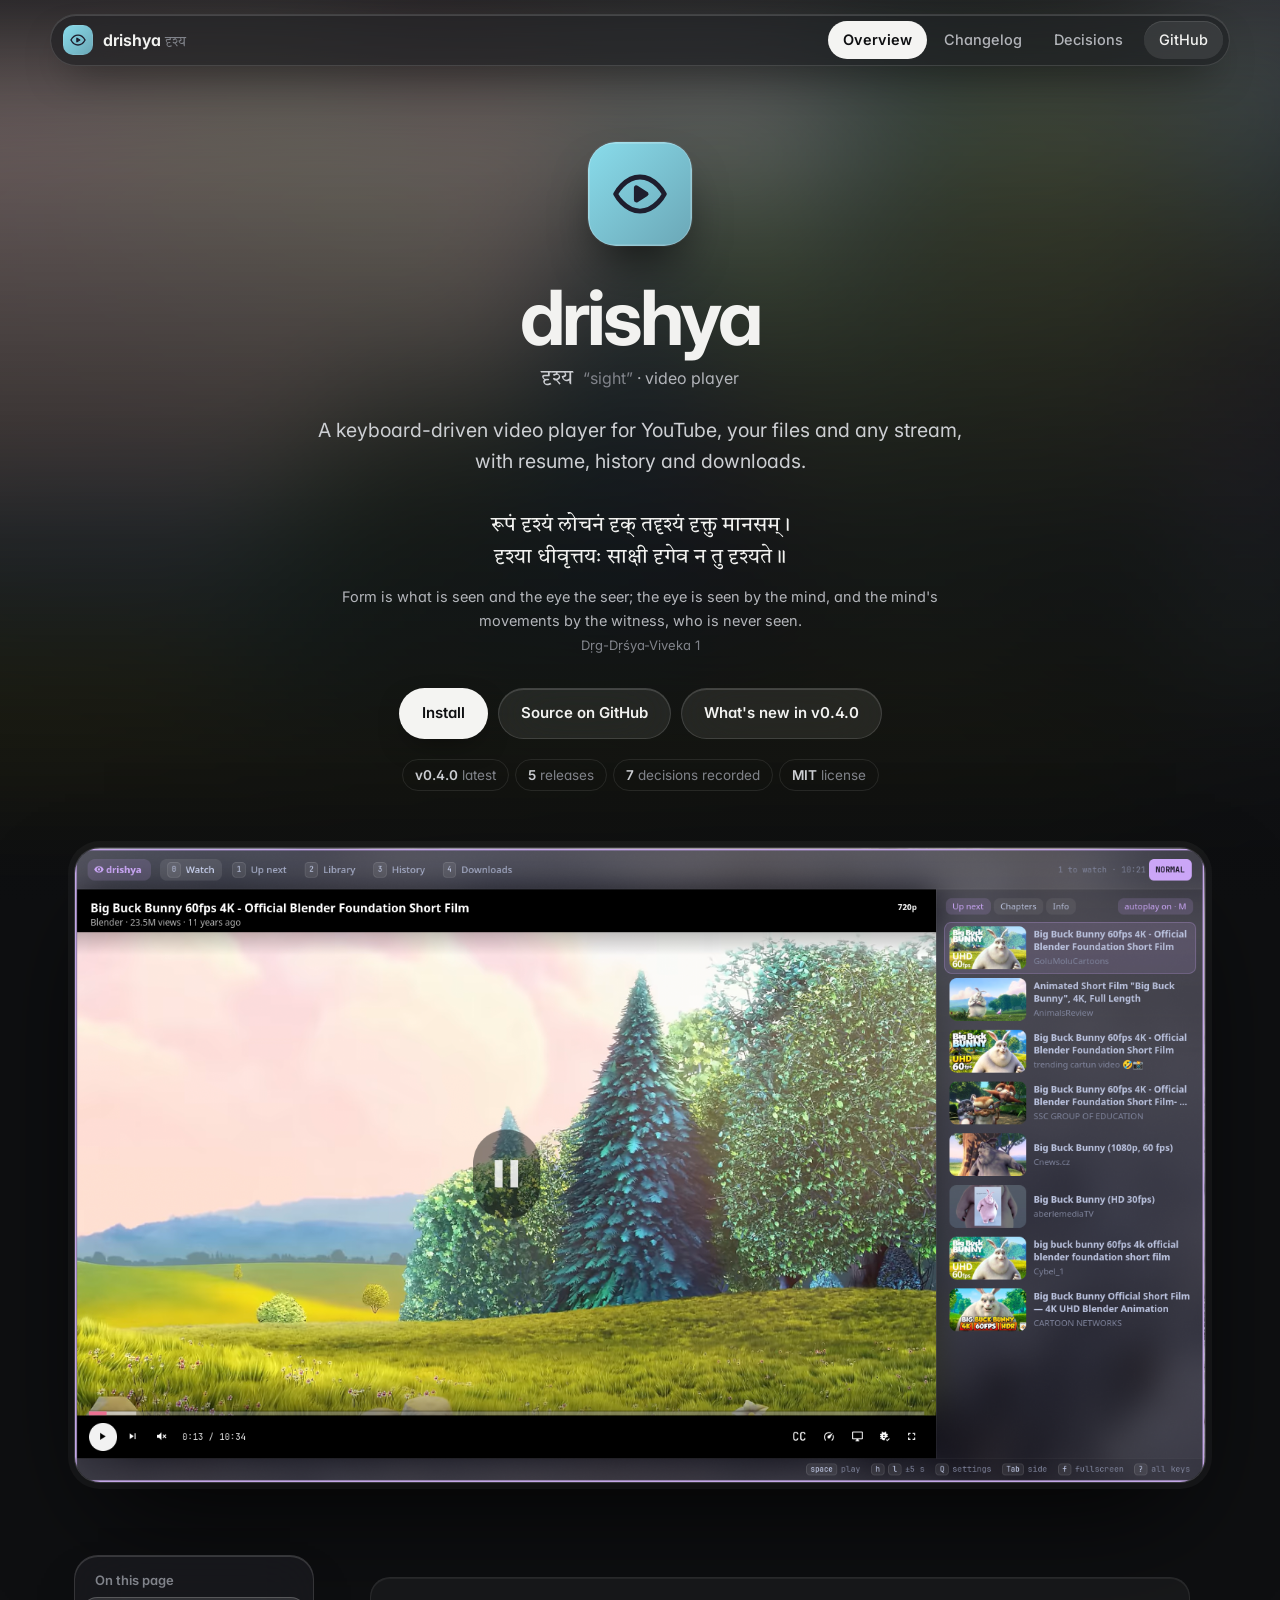
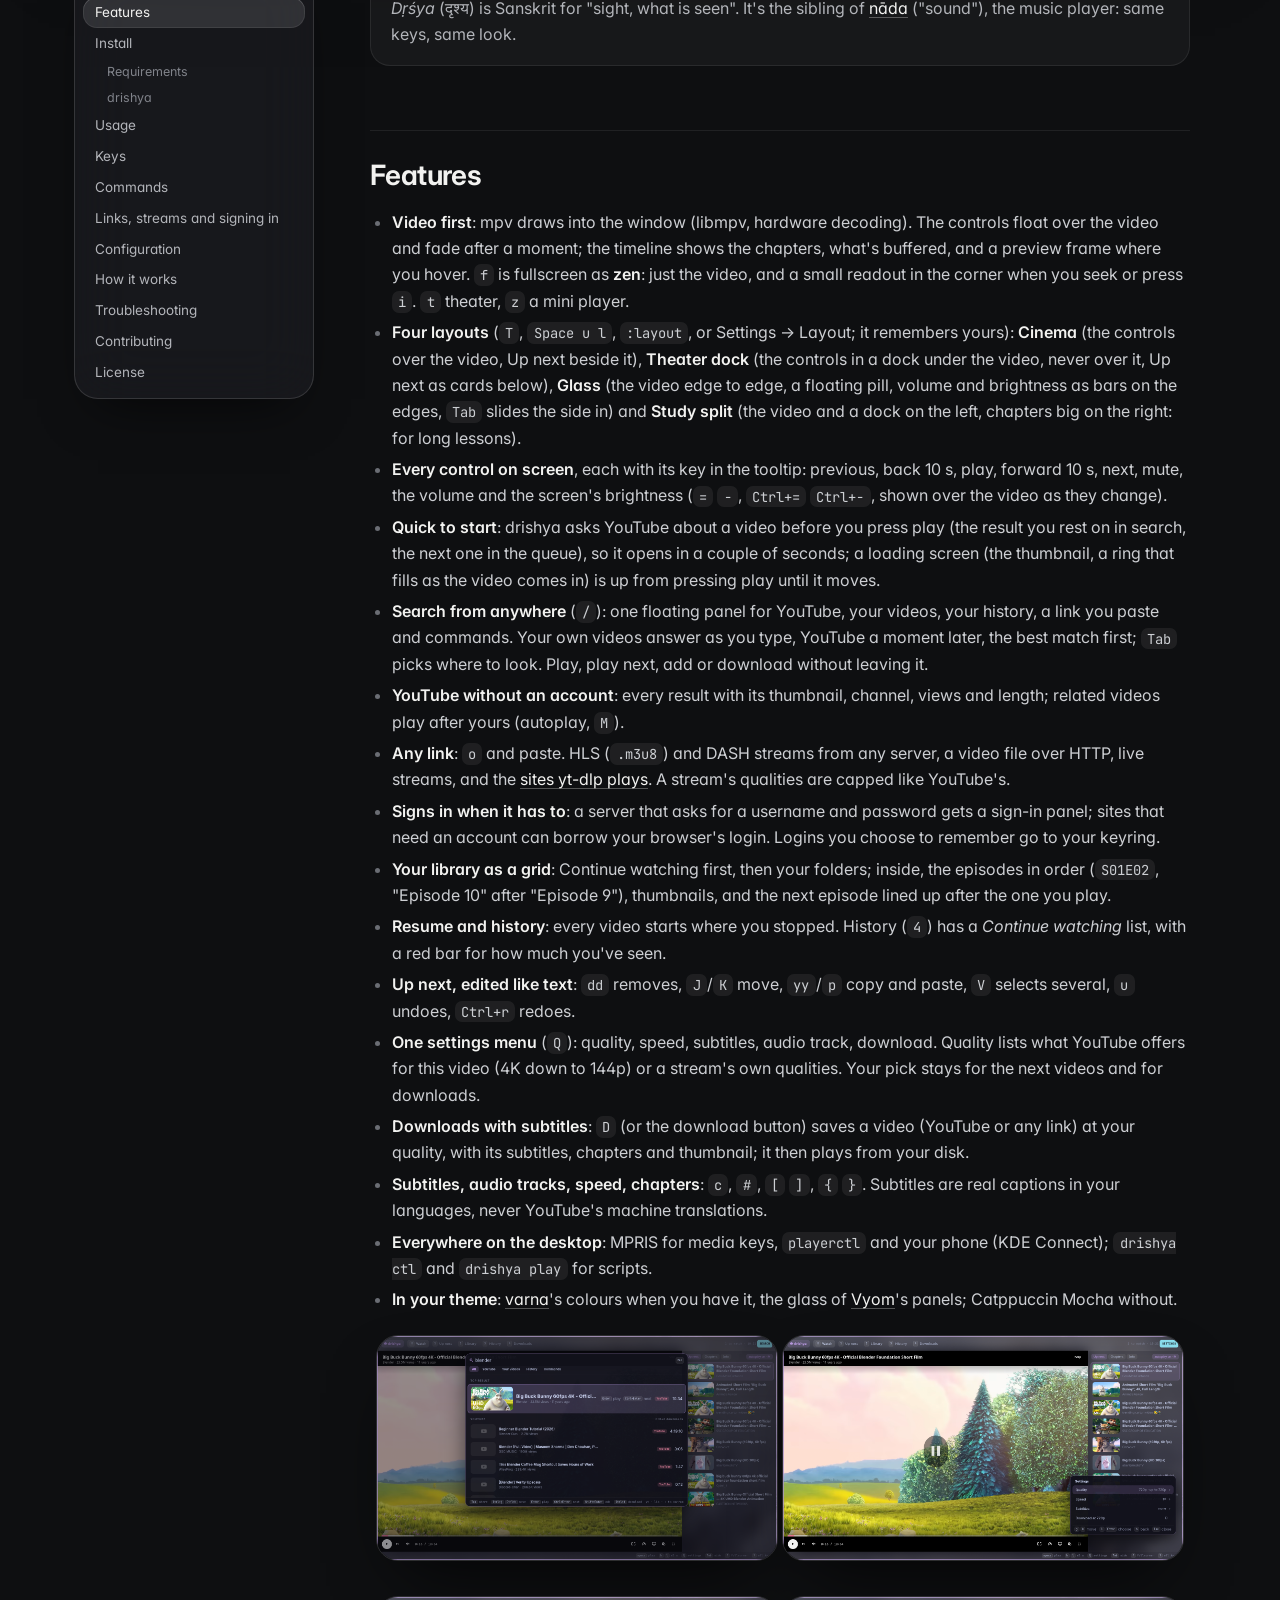
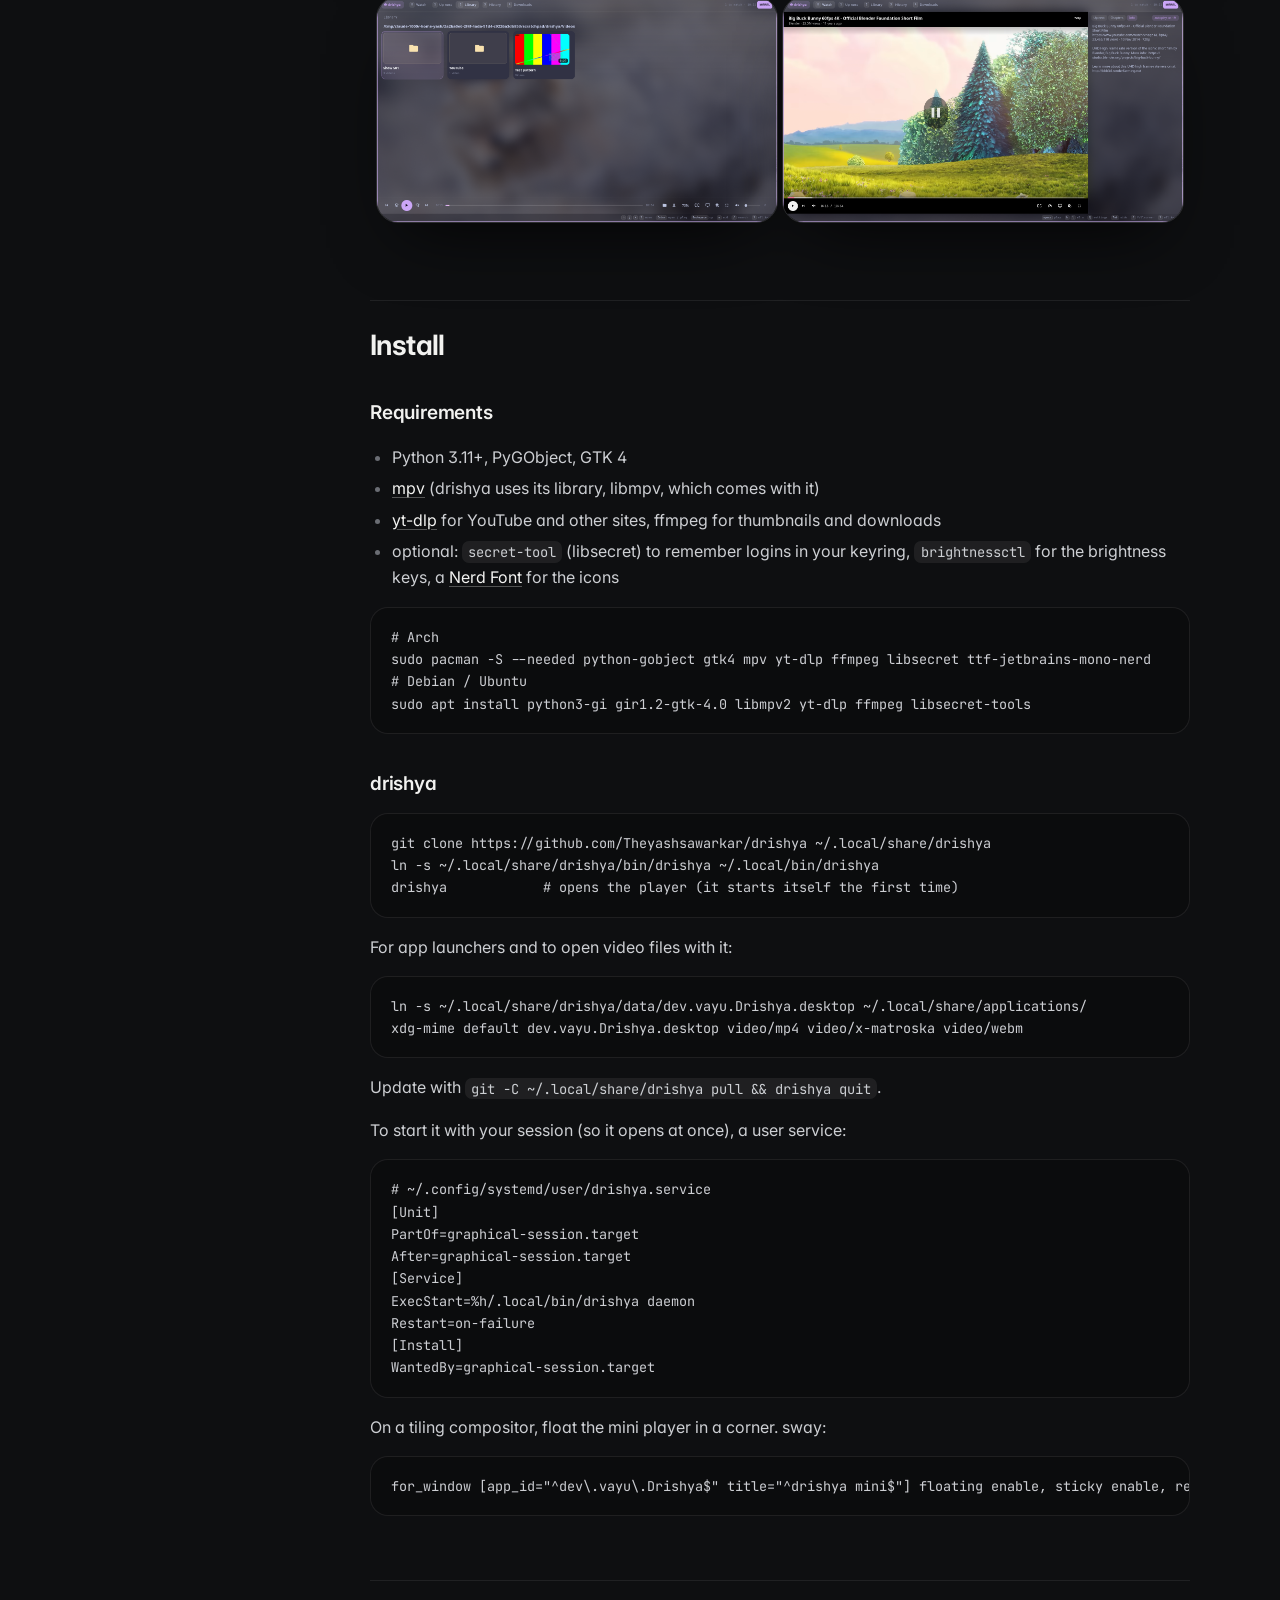
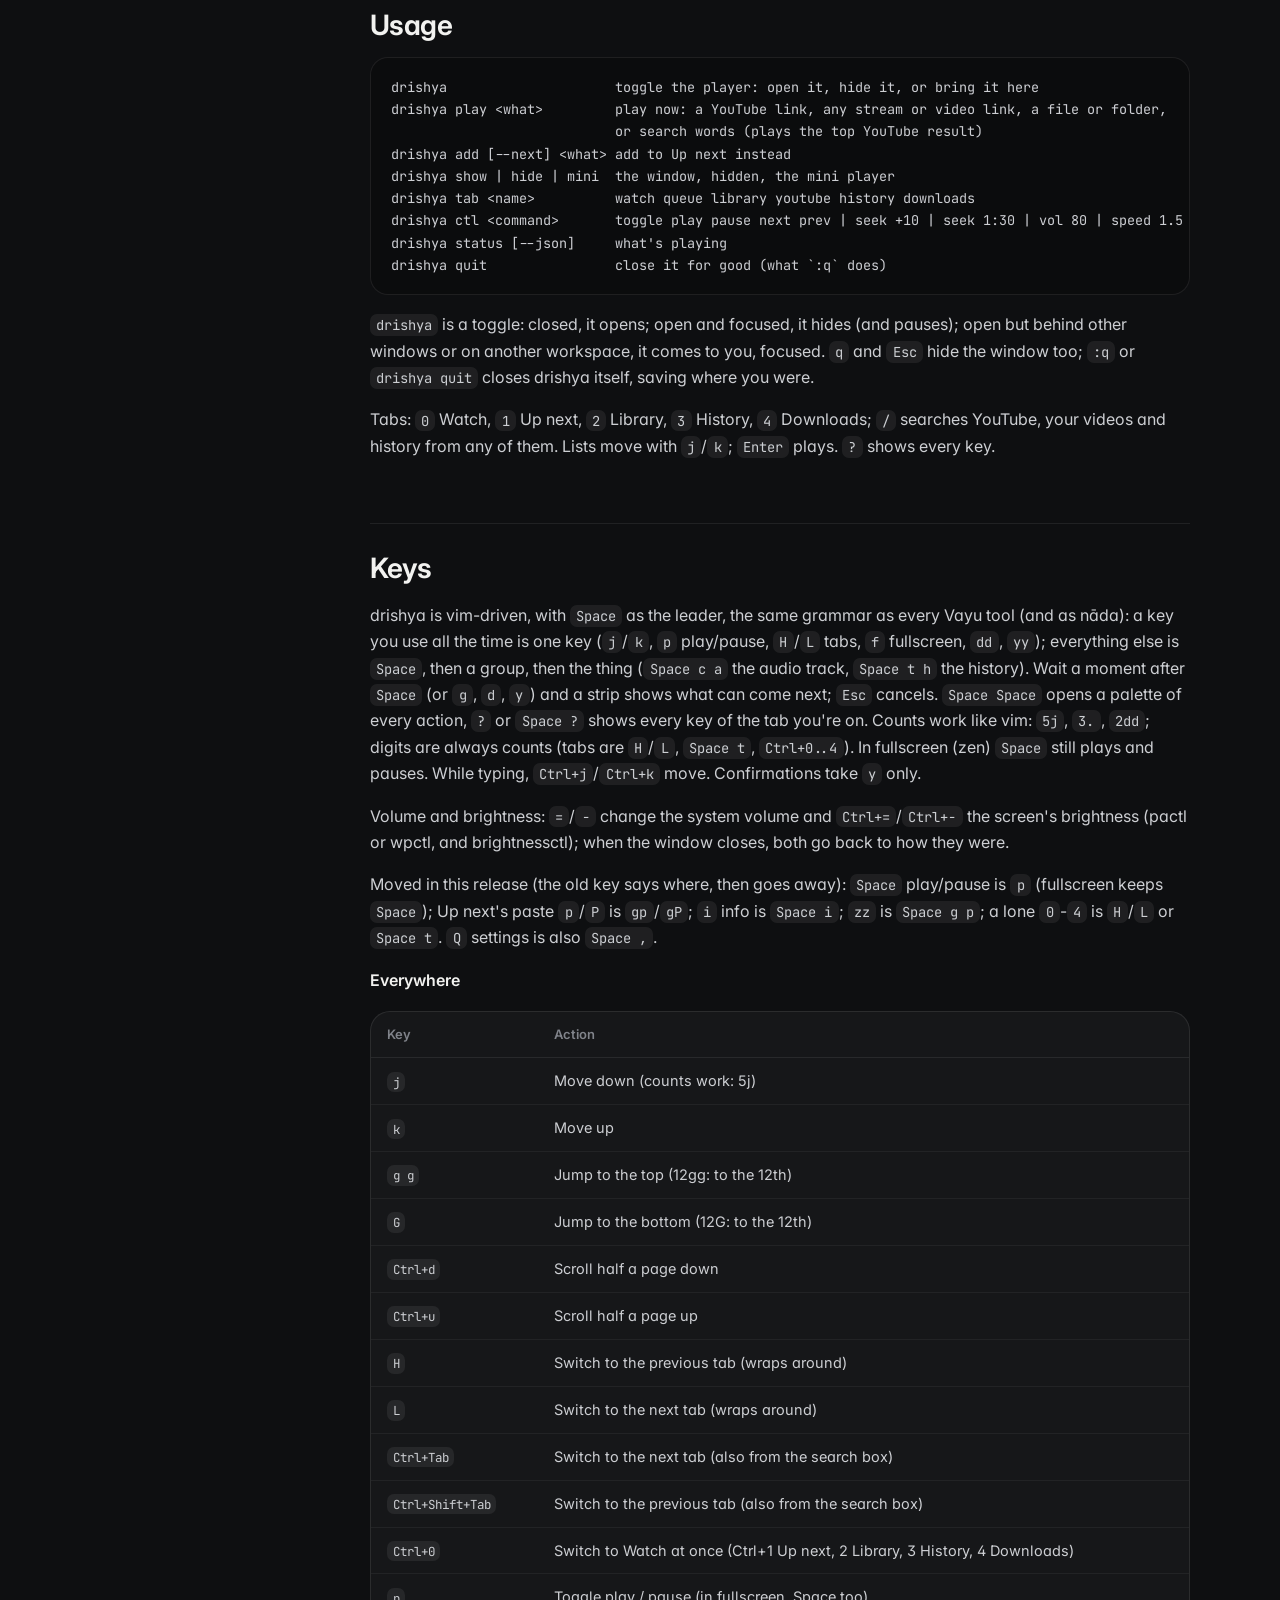
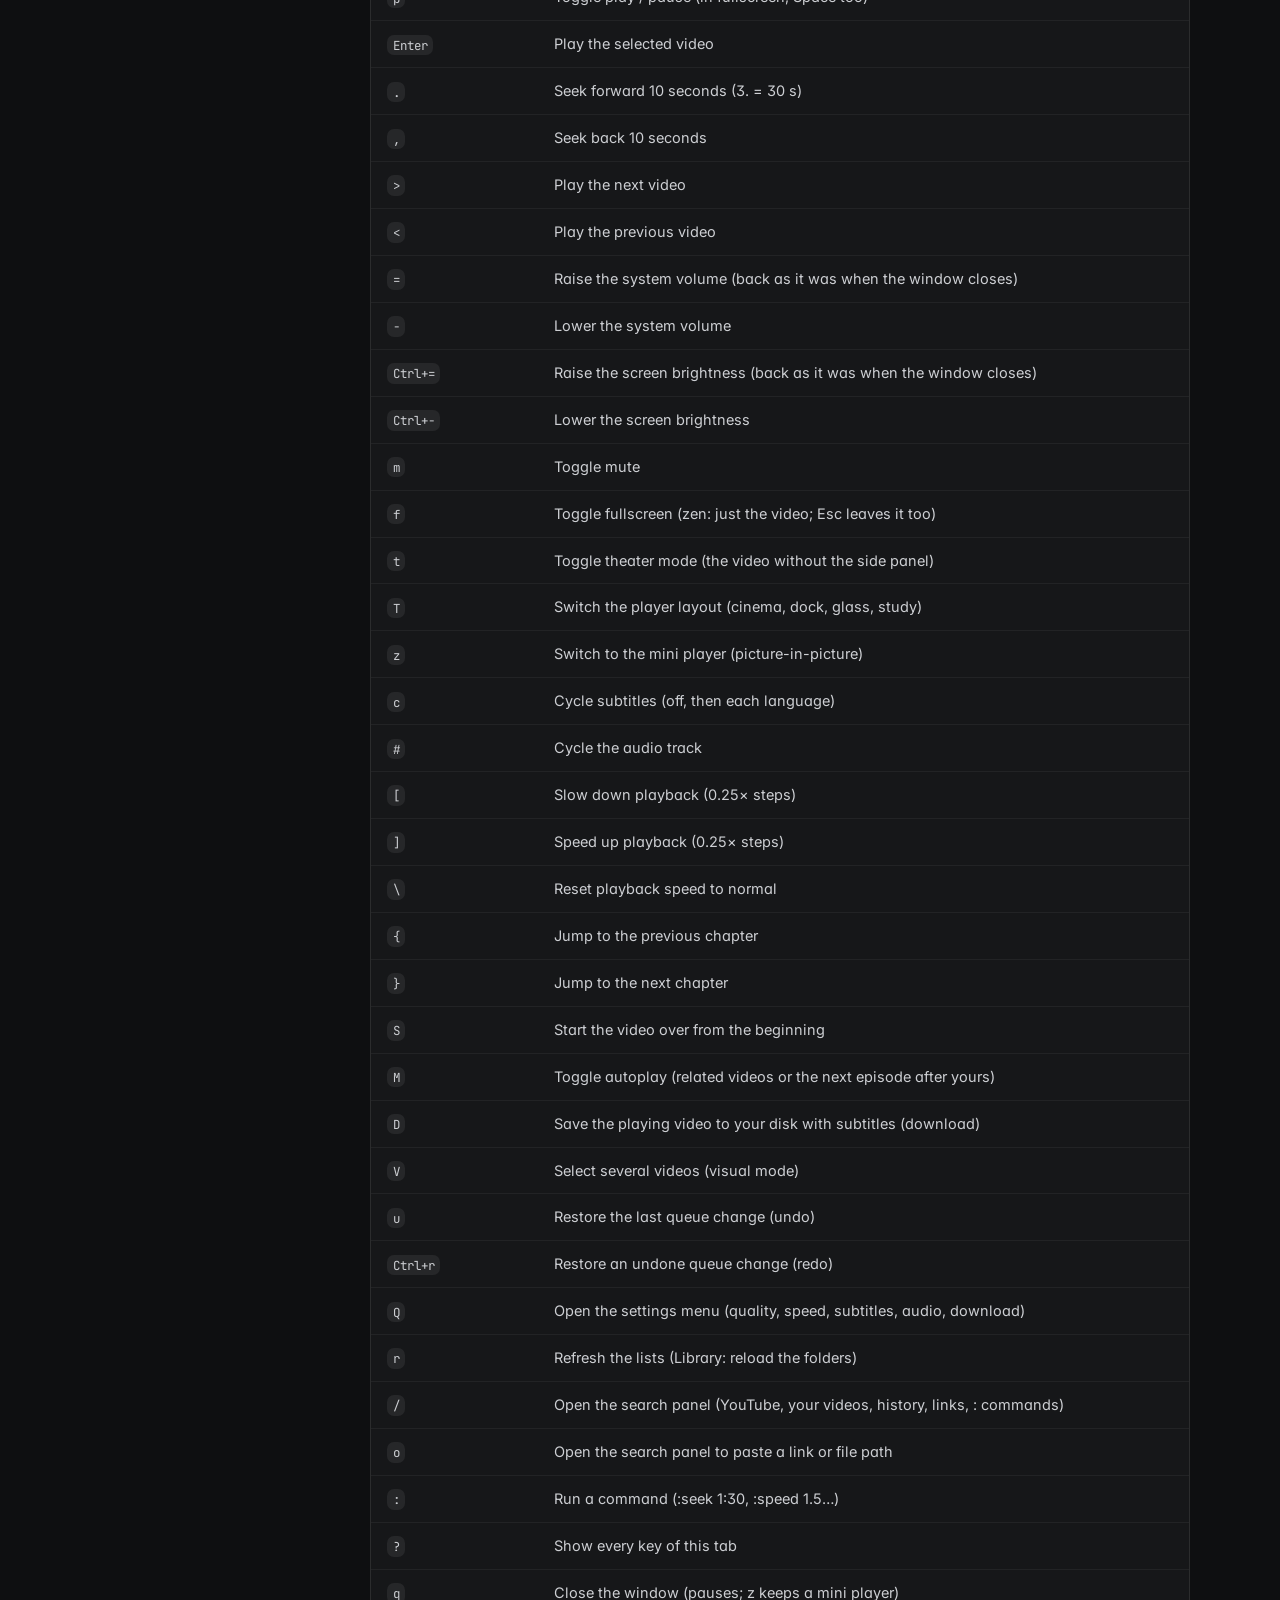
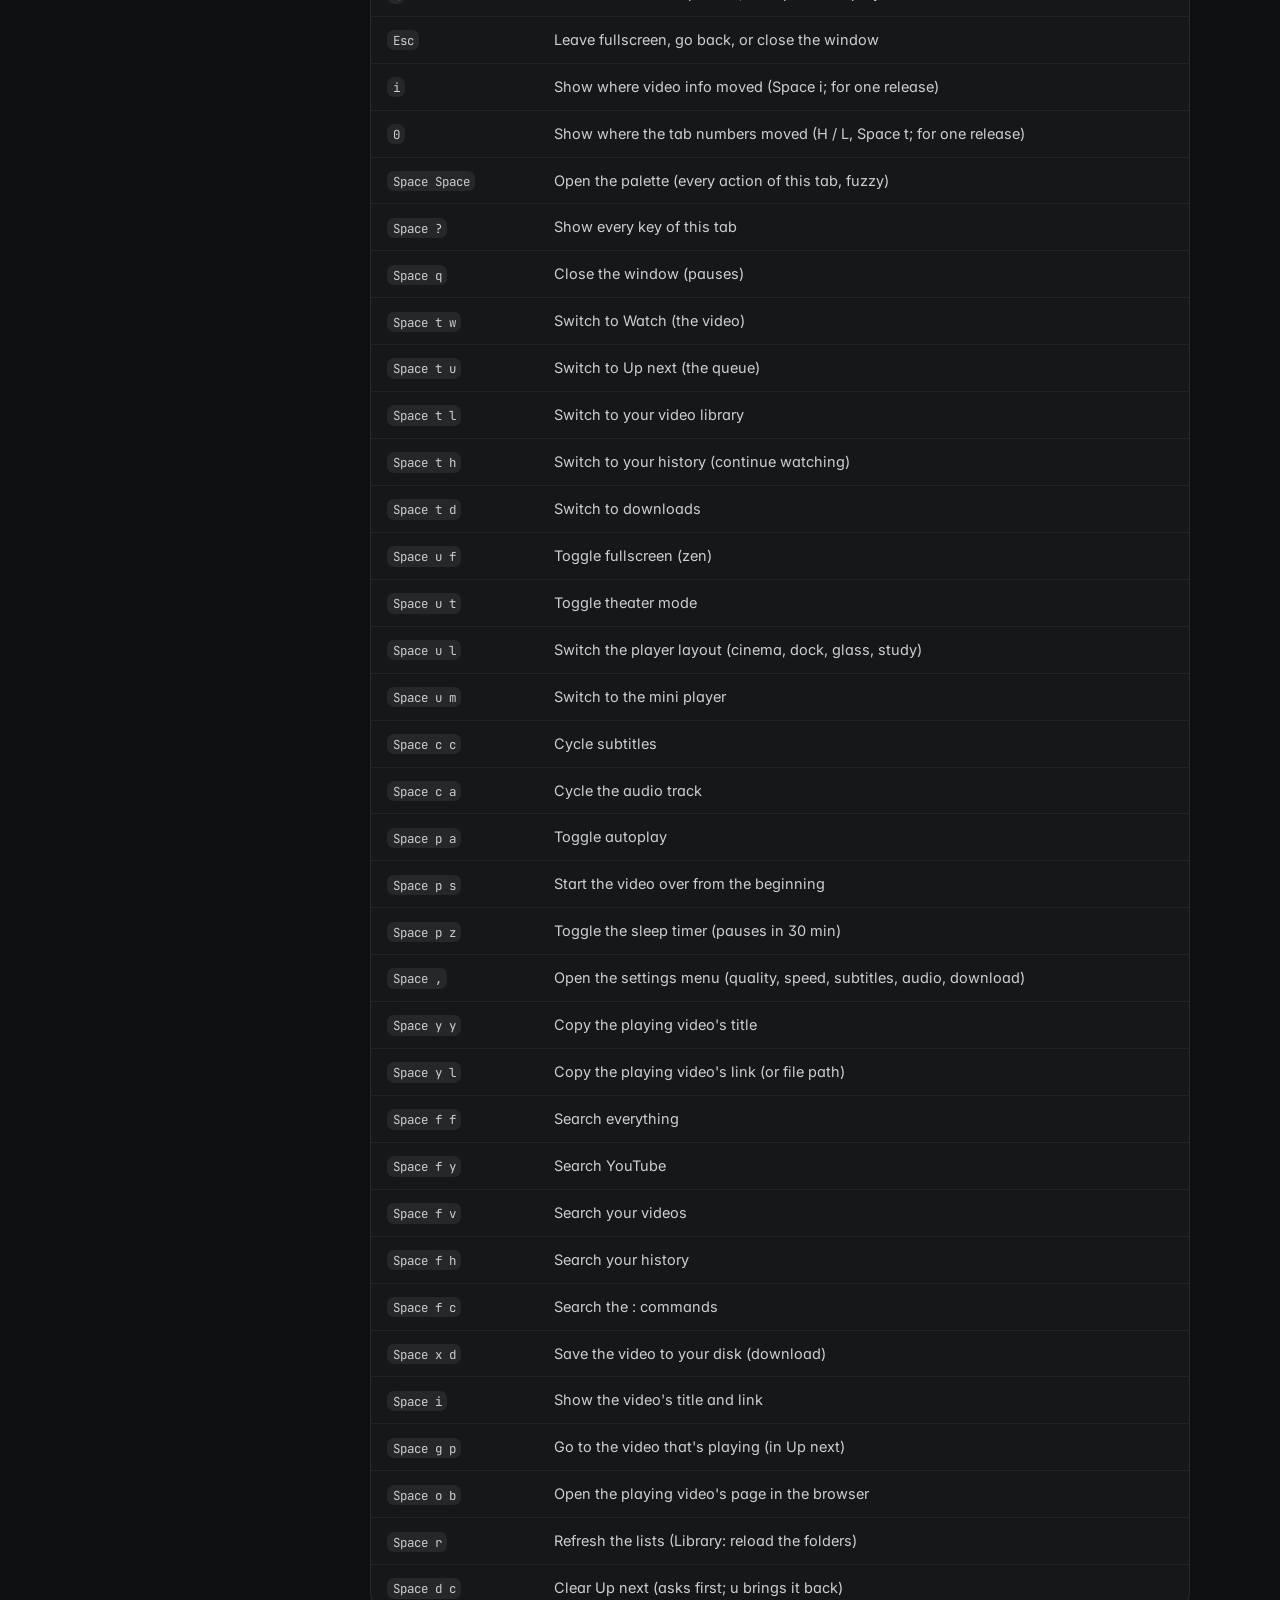
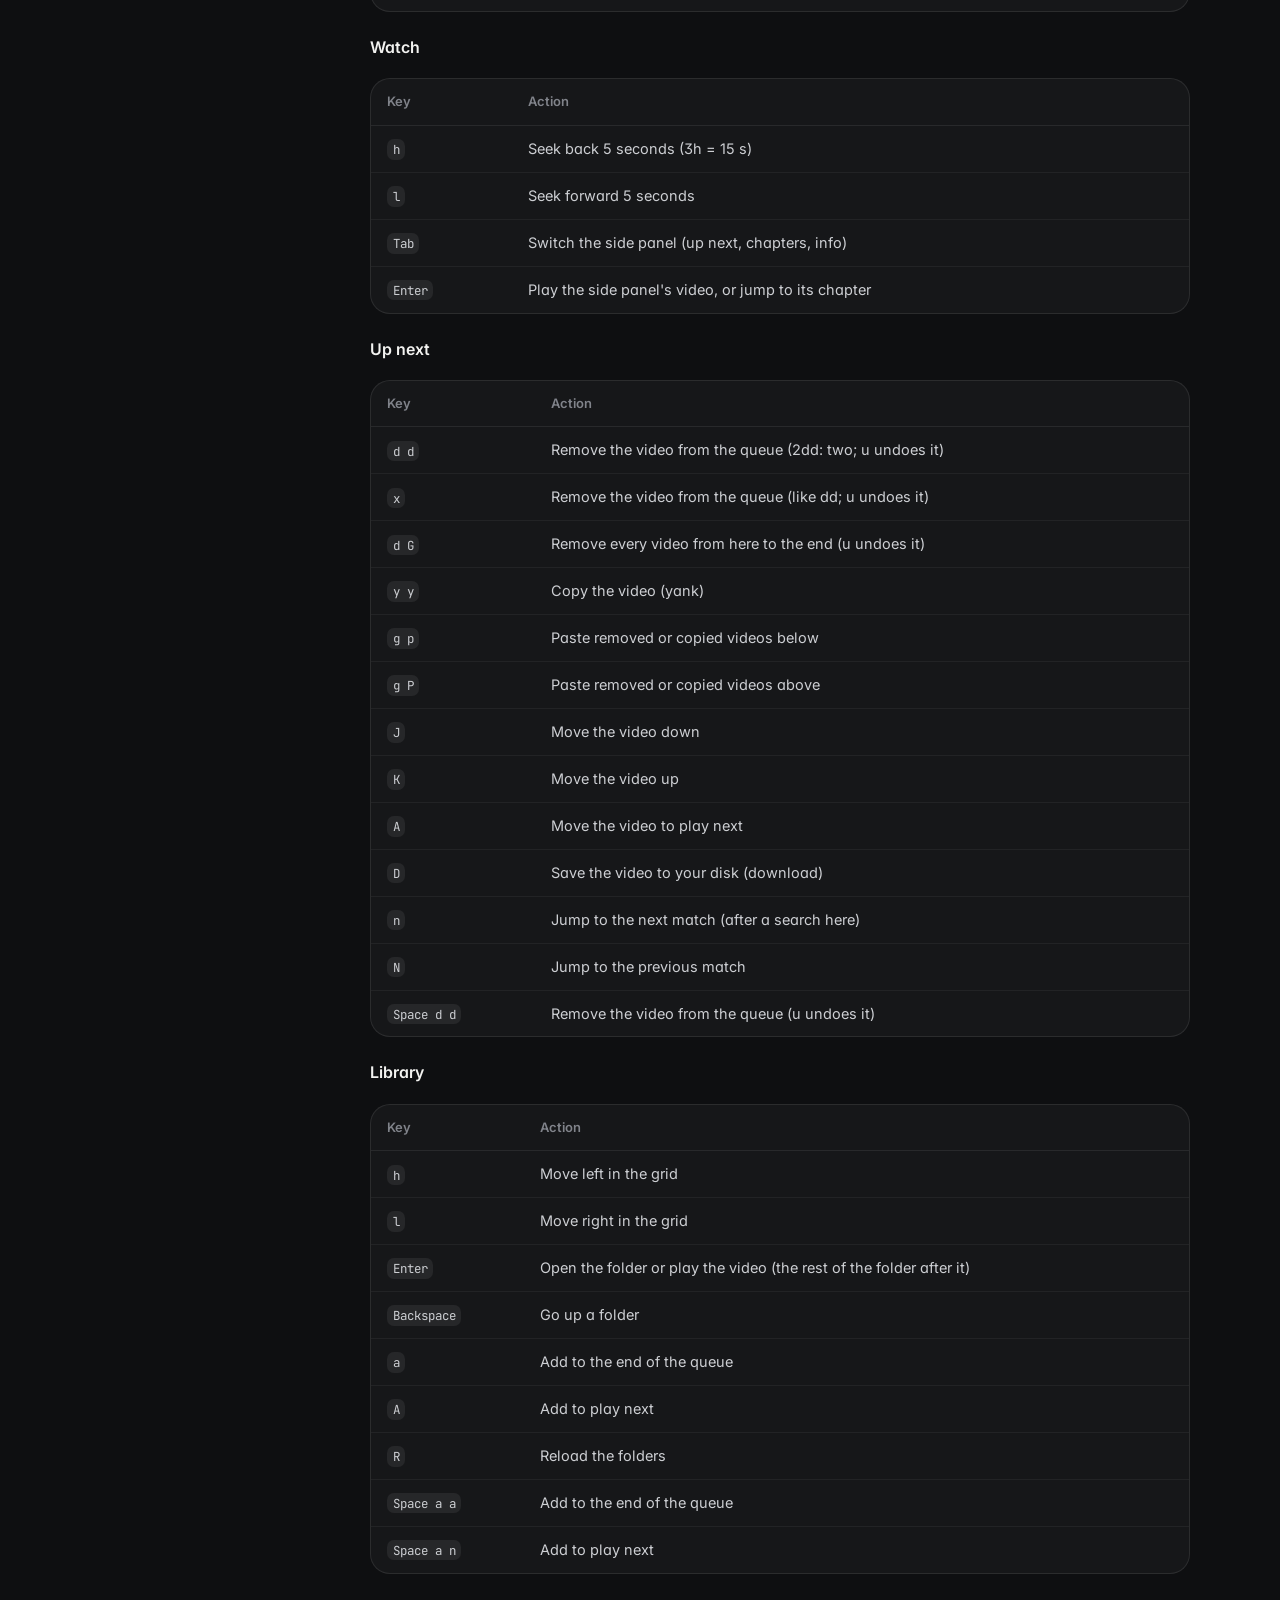
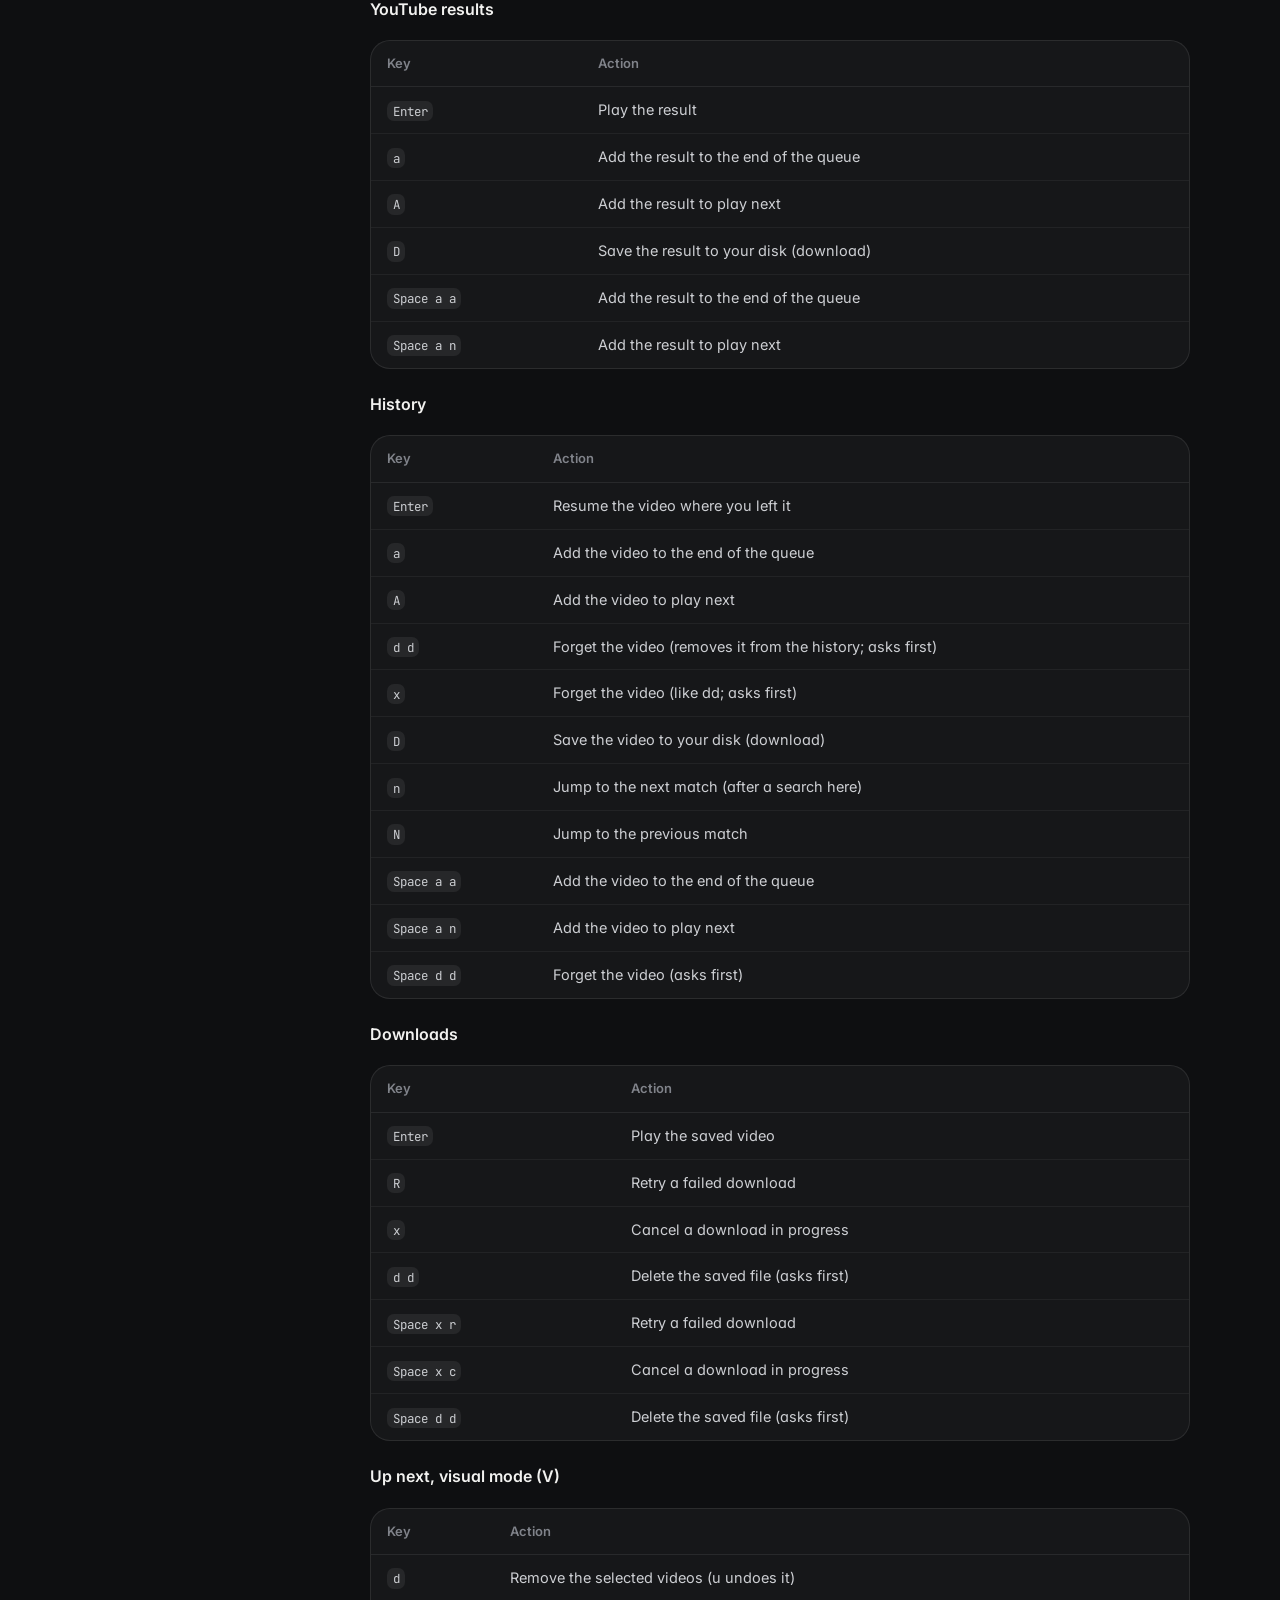
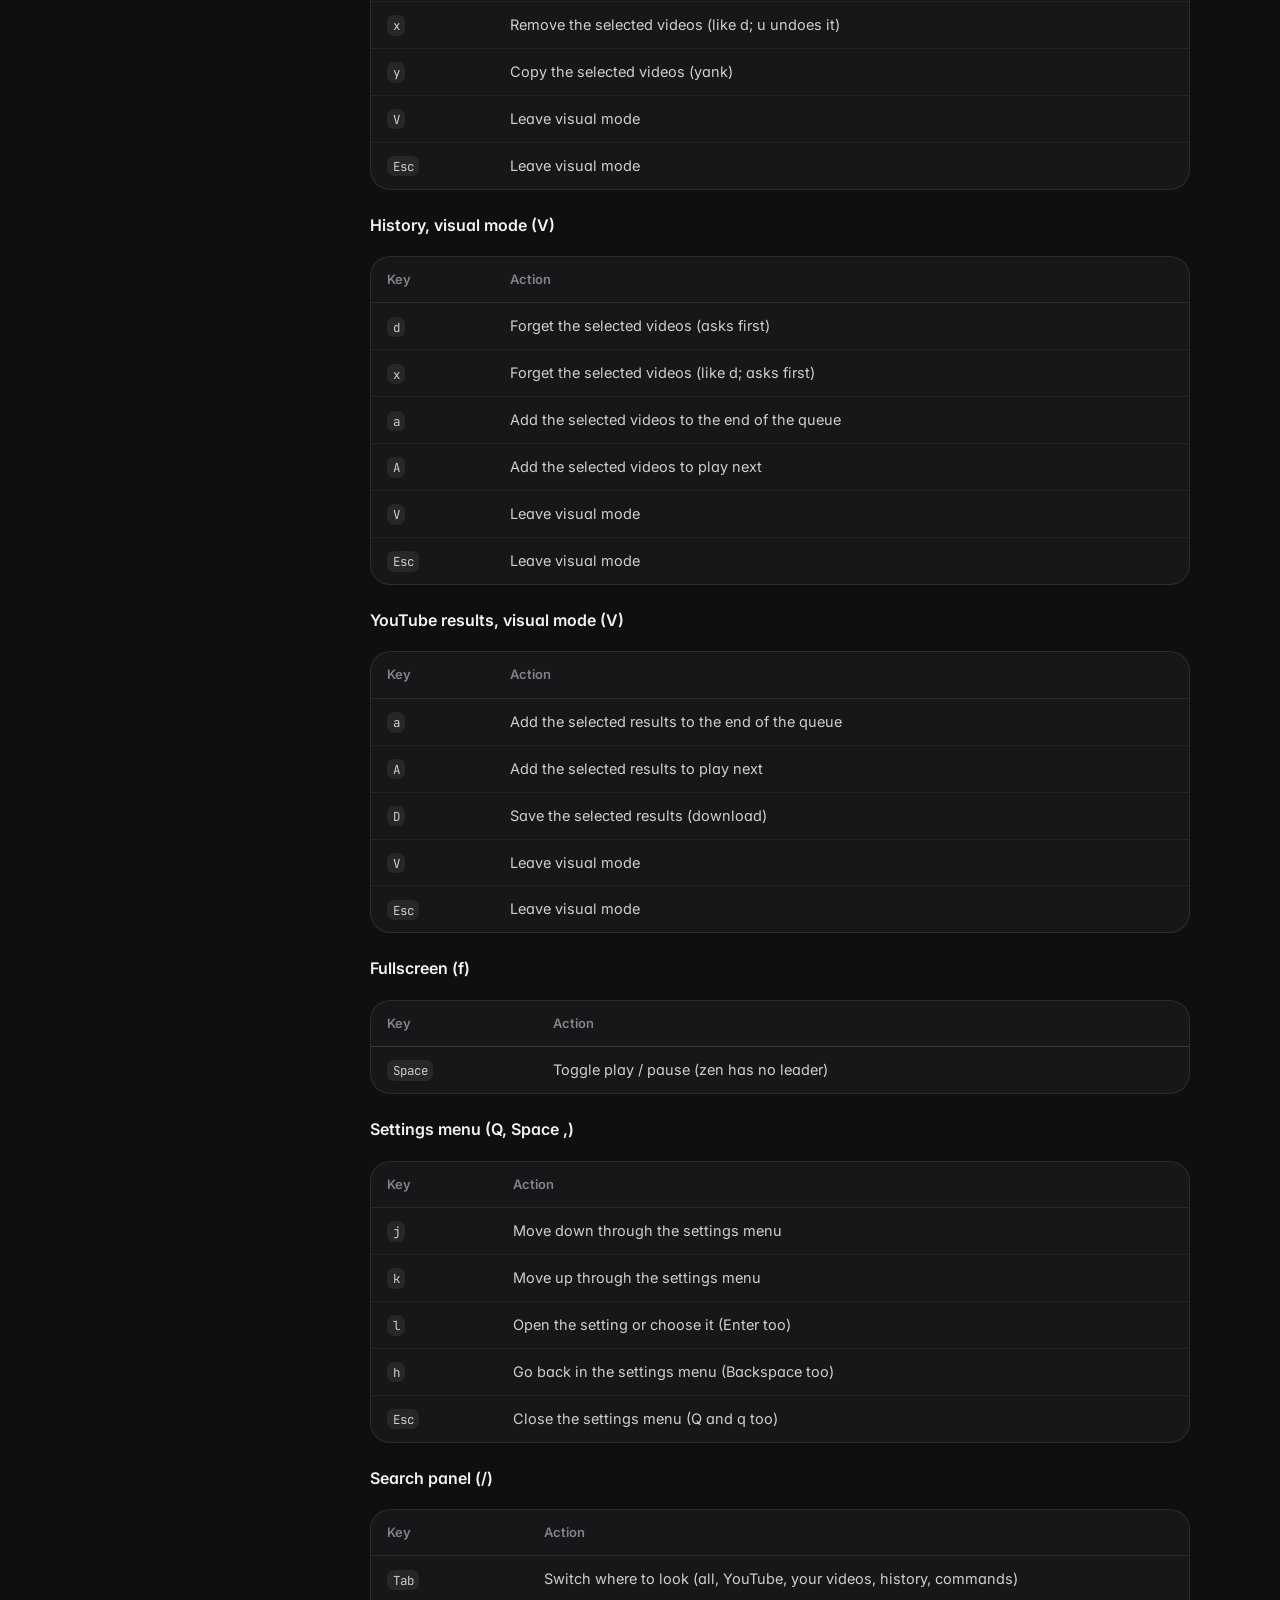
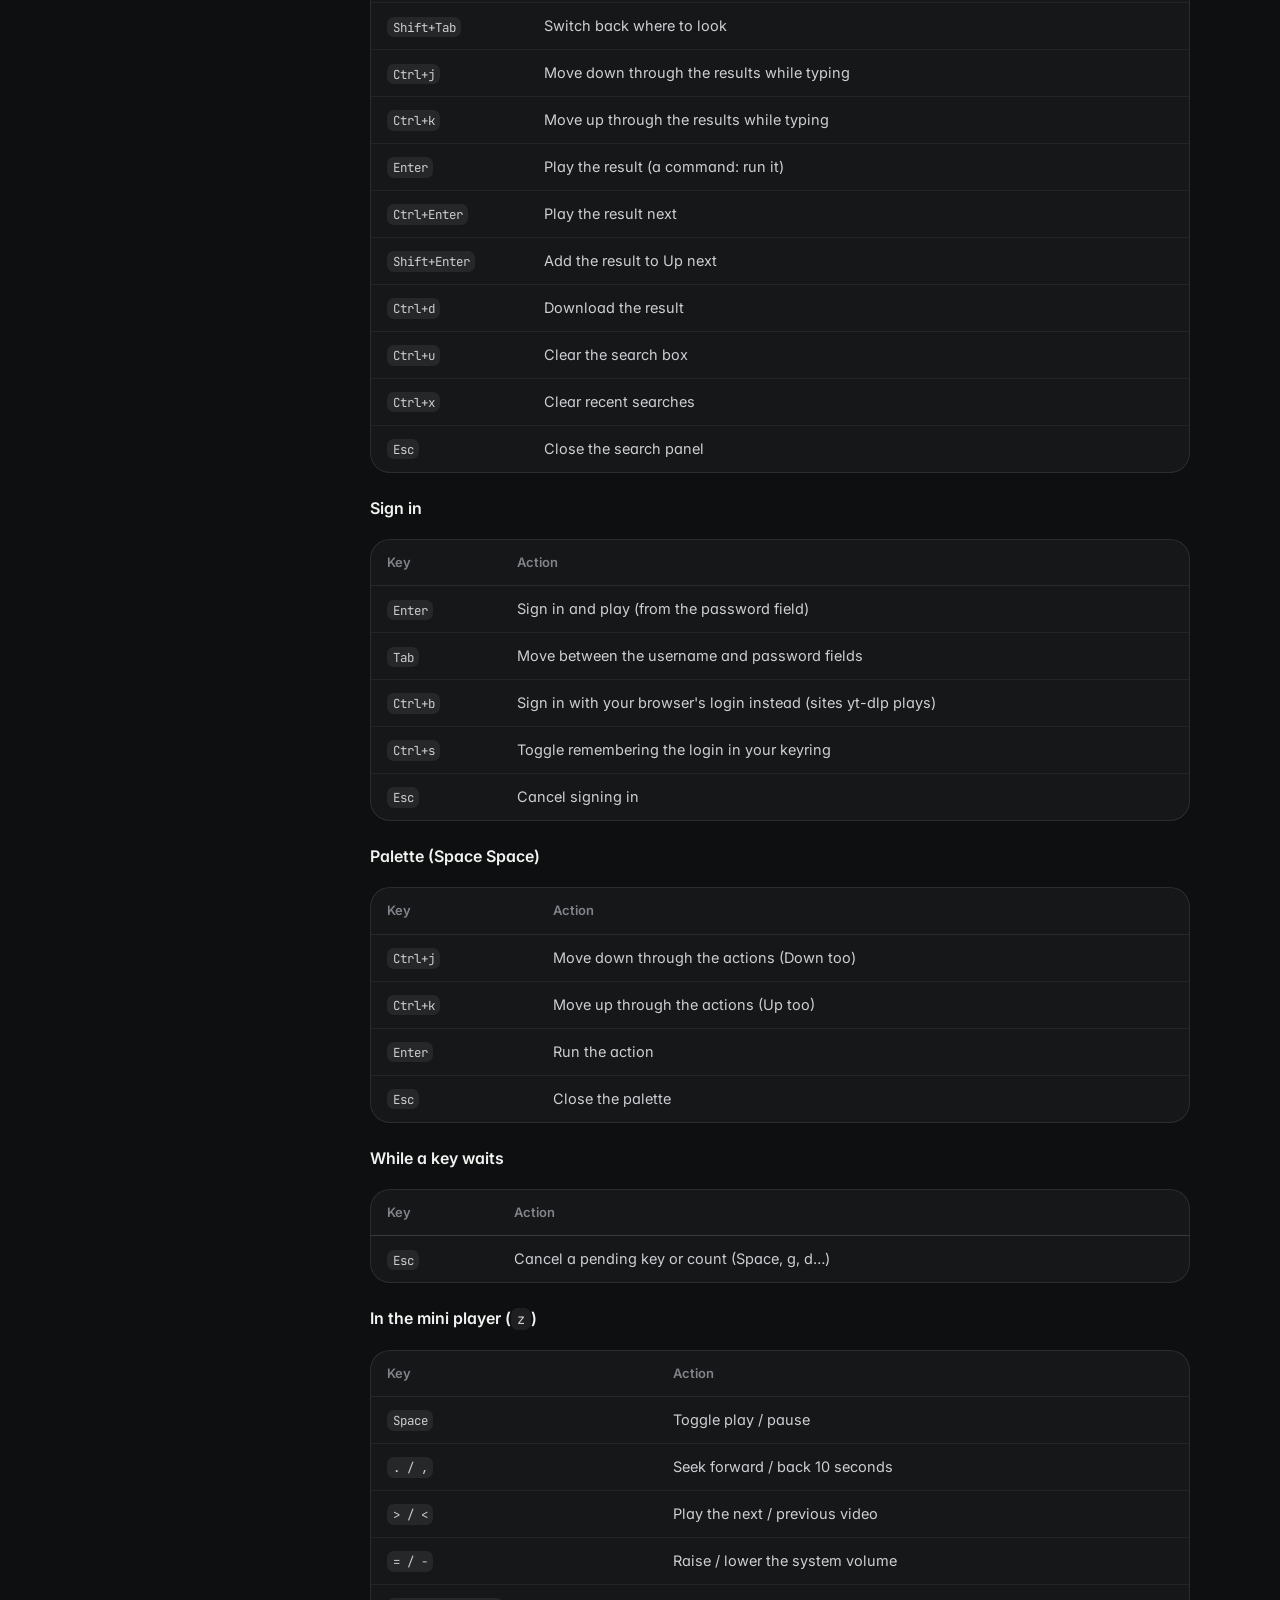
==== commit 1ce8e3a2: "Website: closer to Vayu's own Spatial site The tool's screenshot blurred behind the page, a centred " ====
--- a/docs/index.html
+++ b/docs/index.html
@@ -10,28 +10,27 @@
 <meta name="theme-color" content="#0e0f11">
 <link rel="icon" href="assets/logo.svg" type="image/svg+xml">
 <link rel="preconnect" href="https://fonts.googleapis.com">
-<link href="https://fonts.googleapis.com/css2?family=Inter:wght@400;500;600;700;800&family=JetBrains+Mono:wght@400;600&display=swap" rel="stylesheet">
+<link rel="preconnect" href="https://fonts.gstatic.com" crossorigin>
+<link href="https://fonts.googleapis.com/css2?family=Inter:wght@400;500;600;700&family=JetBrains+Mono:wght@400;500;600&family=Tiro+Devanagari+Sanskrit&display=swap" rel="stylesheet">
 <link rel="stylesheet" href="assets/site.css">
-<style>:root{--tool:#8fd6ec;--glow:#8fd6ec2e}</style>
+<style>:root{--tool:#8fd6ec}.backdrop:before{background-image:url("assets/screenshots/watch.png")}</style>
 </head>
-<body>
+<body class="home">
+<div class="backdrop" aria-hidden="true"></div>
 <header class="top"><div class="in">
 <a class="brand" href="index.html"><img src="assets/logo.svg" alt=""><span>drishya <small>दृश्य</small></span></a>
-<nav><a href="index.html" class="on">Overview</a><a href="changelog.html" class="">Changelog</a><a href="adr/index.html" class=" hide">Decisions</a><a class="gh" href="https://github.com/Theyashsawarkar/drishya">GitHub ↗</a></nav></div></header>
-<section class="hero"><div class="in"><div>
-<div class="eyebrow">video player</div>
+<nav><a href="index.html" class="on">Overview</a><a href="changelog.html" class="">Changelog</a><a href="adr/index.html" class=" hide">Decisions</a><a class="gh" href="https://github.com/Theyashsawarkar/drishya">GitHub</a></nav></div></header>
+<header class="hero">
+<img class="logo" src="assets/logo.svg" alt="drishya logo" width="104" height="104">
 <h1>drishya</h1>
-<div class="sa">दृश्य <span>· “sight”</span></div>
+<div class="sa"><b lang="sa">दृश्य</b> <i>“sight”</i> · video player</div>
 <p class="lead">A keyboard-driven video player for YouTube, your files and any stream, with resume, history and downloads.</p>
 <figure class="shloka"><p lang="sa">रूपं दृश्यं लोचनं दृक् तद्दृश्यं दृक्तु मानसम् ।<br>दृश्या धीवृत्तयः साक्षी दृगेव न तु दृश्यते ॥</p><figcaption>Form is what is seen and the eye the seer; the eye is seen by the mind, and the mind&#x27;s movements by the witness, who is never seen. <cite>Dṛg-Dṛśya-Viveka 1</cite></figcaption></figure>
-<div class="cta"><a class="btn primary" href="#install">Install</a><a class="btn" href="https://github.com/Theyashsawarkar/drishya">GitHub ↗</a>
-<a class="btn" href="changelog.html">What's new in v0.4.0</a></div>
+<div class="cta"><a class="btn primary" href="#install">Install</a><a class="btn" href="https://github.com/Theyashsawarkar/drishya">Source on GitHub</a><a class="btn" href="changelog.html">What's new in v0.4.0</a></div>
 <div class="meta"><span><b>v0.4.0</b> latest</span><span><b>5</b> releases</span><span><b>7</b> decisions recorded</span><span><b>MIT</b> license</span></div>
-</div><img class="logo" src="assets/logo.svg" alt="drishya logo"></div></section>
+</header>
+<figure class="shot"><img src="assets/screenshots/watch.png" alt="Watching a YouTube video: the video on the left, its title, channel and views, quality and chapter on the right with what plays next, the controls and keys below" fetchpriority="high"></figure>
 <div class="wrap"><aside class="toc"><b>On this page</b><a class="l2" href="#features">Features</a><a class="l2" href="#install">Install</a><a class="l3" href="#requirements">Requirements</a><a class="l3" href="#drishya">drishya</a><a class="l2" href="#usage">Usage</a><a class="l2" href="#keys">Keys</a><a class="l2" href="#commands">Commands</a><a class="l2" href="#links-streams-and-signing-in">Links, streams and signing in</a><a class="l2" href="#configuration">Configuration</a><a class="l2" href="#how-it-works">How it works</a><a class="l2" href="#troubleshooting">Troubleshooting</a><a class="l2" href="#contributing">Contributing</a><a class="l2" href="#license">License</a></aside><article>
-<p align="center">
-  <img alt="Watching a YouTube video: the video on the left, its title, channel and views, quality and chapter on the right with what plays next, the controls and keys below" src="assets/screenshots/watch.png" width="80%">
-</p>
 <blockquote><p><em>Dṛśya</em> (दृश्य) is Sanskrit for "sight, what is seen". It's the sibling of <a href="https://github.com/Theyashsawarkar/nada">nāda</a> ("sound"), the music player: same keys, same look.</p></blockquote>
 <h2 id="features"><a class="anchor" href="#features">#</a>Features</h2>
 <ul><li><strong>Video first</strong>: mpv draws into the window (libmpv, hardware decoding). The controls float over the video and fade after a moment; the timeline shows the chapters, what's buffered, and a preview frame where you hover. <code>f</code> is fullscreen as <strong>zen</strong>: just the video, and a small readout in the corner when you seek or press <code>i</code>. <code>t</code> theater, <code>z</code> a mini player.</li><li><strong>Four layouts</strong> (<code>T</code>, <code>Space u l</code>, <code>:layout</code>, or Settings → Layout; it remembers yours): <strong>Cinema</strong> (the controls over the video, Up next beside it), <strong>Theater dock</strong> (the controls in a dock under the video, never over it, Up next as cards below), <strong>Glass</strong> (the video edge to edge, a floating pill, volume and brightness as bars on the edges, <code>Tab</code> slides the side in) and <strong>Study split</strong> (the video and a dock on the left, chapters big on the right: for long lessons).</li><li><strong>Every control on screen</strong>, each with its key in the tooltip: previous, back 10 s, play, forward 10 s, next, mute, the volume and the screen's brightness (<code>=</code> <code>-</code>, <code>Ctrl+=</code> <code>Ctrl+-</code>, shown over the video as they change).</li><li><strong>Quick to start</strong>: drishya asks YouTube about a video before you press play (the result you rest on in search, the next one in the queue), so it opens in a couple of seconds; a loading screen (the thumbnail, a ring that fills as the video comes in) is up from pressing play until it moves.</li><li><strong>Search from anywhere</strong> (<code>/</code>): one floating panel for YouTube, your videos, your history, a link you paste and commands. Your own videos answer as you type, YouTube a moment later, the best match first; <code>Tab</code> picks where to look. Play, play next, add or download without leaving it.</li><li><strong>YouTube without an account</strong>: every result with its thumbnail, channel, views and length; related videos play after yours (autoplay, <code>M</code>).</li><li><strong>Any link</strong>: <code>o</code> and paste. HLS (<code>.m3u8</code>) and DASH streams from any server, a video file over HTTP, live streams, and the <a href="https://github.com/yt-dlp/yt-dlp/blob/master/supportedsites.md">sites yt-dlp plays</a>. A stream's qualities are capped like YouTube's.</li><li><strong>Signs in when it has to</strong>: a server that asks for a username and password gets a sign-in panel; sites that need an account can borrow your browser's login. Logins you choose to remember go to your keyring.</li><li><strong>Your library as a grid</strong>: Continue watching first, then your folders; inside, the episodes in order (<code>S01E02</code>, "Episode 10" after "Episode 9"), thumbnails, and the next episode lined up after the one you play.</li><li><strong>Resume and history</strong>: every video starts where you stopped. History (<code>4</code>) has a <em>Continue watching</em> list, with a red bar for how much you've seen.</li><li><strong>Up next, edited like text</strong>: <code>dd</code> removes, <code>J</code>/<code>K</code> move, <code>yy</code>/<code>p</code> copy and paste, <code>V</code> selects several, <code>u</code> undoes, <code>Ctrl+r</code> redoes.</li><li><strong>One settings menu</strong> (<code>Q</code>): quality, speed, subtitles, audio track, download. Quality lists what YouTube offers for this video (4K down to 144p) or a stream's own qualities. Your pick stays for the next videos and for downloads.</li><li><strong>Downloads with subtitles</strong>: <code>D</code> (or the download button) saves a video (YouTube or any link) at your quality, with its subtitles, chapters and thumbnail; it then plays from your disk.</li><li><strong>Subtitles, audio tracks, speed, chapters</strong>: <code>c</code>, <code>#</code>, <code>[</code> <code>]</code>, <code>{</code> <code>}</code>. Subtitles are real captions in your languages, never YouTube's machine translations.</li><li><strong>Everywhere on the desktop</strong>: MPRIS for media keys, <code>playerctl</code> and your phone (KDE Connect); <code>drishya ctl</code> and <code>drishya play</code> for scripts.</li><li><strong>In your theme</strong>: <a href="https://github.com/Theyashsawarkar/varna">varna</a>'s colours when you have it, the glass of <a href="https://github.com/Theyashsawarkar/vyom">Vyom</a>'s panels; Catppuccin Mocha without.</li></ul>
@@ -158,11 +157,11 @@
 <h2 id="license"><a class="anchor" href="#license">#</a>License</h2>
 <p><a href="https://github.com/Theyashsawarkar/drishya/blob/main/LICENSE">MIT</a></p>
 </article></div>
-<footer><div class="in"><div><h4>Desktop</h4><a href="https://vayu.theyashsawarkar.dev/" class="">vayu <span>वायु · the keyboard-driven Wayland desktop</span></a></div><div><h4>Apps</h4><a href="https://kosha.theyashsawarkar.dev/" class="">kosha <span>कोश · package manager</span></a><a href="https://nada.theyashsawarkar.dev/" class="">nada <span>नाद · music player</span></a><a href="https://drishya.theyashsawarkar.dev/" class="me">drishya <span>दृश्य · video player</span></a><a href="https://darshan.theyashsawarkar.dev/" class="">darshan <span>दर्शन · document viewer</span></a><a href="https://sangam.theyashsawarkar.dev/" class="">sangam <span>संगम · pull requests in the terminal</span></a><a href="https://narada.theyashsawarkar.dev/" class="">narada <span>नारद · mail and chat in the terminal</span></a><a href="https://pattan.theyashsawarkar.dev/" class="">pattan <span>पत्तन · ports and tunnels</span></a><a href="https://nauka.theyashsawarkar.dev/" class="">nauka <span>नौका · Docker in the terminal</span></a><a href="https://vaikhari.theyashsawarkar.dev/" class="">vaikhari <span>वैखरी · posts to X and LinkedIn</span></a><a href="https://dvarapala.theyashsawarkar.dev/" class="">dvarapala <span>द्वारपाल · commands for AI agents, approved</span></a><a href="https://pramana.theyashsawarkar.dev/" class="">pramana <span>प्रमाण · password prompts</span></a><a href="https://vesha.theyashsawarkar.dev/" class="">vesha <span>वेष · Claude Code accounts</span></a><a href="https://vishvakarma.theyashsawarkar.dev/" class="">vishvakarma <span>विश्वकर्मा · skills for every AI agent</span></a><a href="https://sutradhar.theyashsawarkar.dev/" class="">sutradhar <span>सूत्रधार · browser hands for AI agents</span></a><a href="https://ekatva.theyashsawarkar.dev/" class="">ekatva <span>एकत्व · phone and laptop, linked</span></a><a href="https://vagdevi.theyashsawarkar.dev/" class="">vagdevi <span>वाग्देवी · book reader for Android</span></a><a href="https://varna.theyashsawarkar.dev/" class="">varna <span>वर्ण · theme engine</span></a><a href="https://vinyasa.theyashsawarkar.dev/" class="">vinyasa <span>विन्यास · settings</span></a><a href="https://vyakarana.theyashsawarkar.dev/" class="">vyakarana <span>व्याकरण · key grammar</span></a></div><div><h4>Vyom</h4><a href="https://vyom.theyashsawarkar.dev/" class="">vyom <span>व्योम · panels runtime</span></a></div><div><h4>Vyom tools</h4><a href="https://dvara.theyashsawarkar.dev/" class="">dvara <span>द्वार · apps</span></a><a href="https://ganit.theyashsawarkar.dev/" class="">ganit <span>गणित · calculator</span></a><a href="https://smriti.theyashsawarkar.dev/" class="">smriti <span>स्मृति · clipboard</span></a><a href="https://bhava.theyashsawarkar.dev/" class="">bhava <span>भाव · emoji</span></a><a href="https://tarang.theyashsawarkar.dev/" class="">tarang <span>तरंग · Wi‑Fi</span></a><a href="https://setu.theyashsawarkar.dev/" class="">setu <span>सेतु · Bluetooth</span></a><a href="https://doot.theyashsawarkar.dev/" class="">doot <span>दूत · phone</span></a><a href="https://patra.theyashsawarkar.dev/" class="">patra <span>पात्र · Docker</span></a><a href="https://akashvani.theyashsawarkar.dev/" class="">akashvani <span>आकाशवाणी · notifications</span></a><a href="https://raga.theyashsawarkar.dev/" class="">raga <span>राग · YouTube</span></a><a href="https://mudra.theyashsawarkar.dev/" class="">mudra <span>मुद्रा · keybindings</span></a><a href="https://urja.theyashsawarkar.dev/" class="">urja <span>ऊर्जा · battery</span></a><a href="https://vishram.theyashsawarkar.dev/" class="">vishram <span>विश्राम · power menu</span></a><a href="https://kendra.theyashsawarkar.dev/" class="">kendra <span>केन्द्र · quick settings</span></a><a href="https://darpana.theyashsawarkar.dev/" class="">darpana <span>दर्पण · phone, mirrored</span></a></div></div>
-<div class="bottom">drishya is free software under the MIT license · <a href="https://github.com/Theyashsawarkar/drishya">source</a> · <a href="https://github.com/Theyashsawarkar/drishya/issues">issues</a> · <a href="changelog.html">changelog</a> · part of <a href="https://vayu.theyashsawarkar.dev/">Vayu</a></div></footer>
+<footer><div class="in glass"><div class=""><h4>Desktop</h4><div class="list"><a href="https://vayu.theyashsawarkar.dev/" class="">vayu <span>the keyboard-driven Wayland desktop</span></a></div></div><div class="g2"><h4>Apps</h4><div class="list"><a href="https://kosha.theyashsawarkar.dev/" class="">kosha <span>package manager</span></a><a href="https://nada.theyashsawarkar.dev/" class="">nada <span>music player</span></a><a href="https://drishya.theyashsawarkar.dev/" class="me" aria-current="page">drishya <span>video player</span></a><a href="https://darshan.theyashsawarkar.dev/" class="">darshan <span>document viewer</span></a><a href="https://sangam.theyashsawarkar.dev/" class="">sangam <span>pull requests in the terminal</span></a><a href="https://narada.theyashsawarkar.dev/" class="">narada <span>mail and chat in the terminal</span></a><a href="https://pattan.theyashsawarkar.dev/" class="">pattan <span>ports and tunnels</span></a><a href="https://nauka.theyashsawarkar.dev/" class="">nauka <span>Docker in the terminal</span></a><a href="https://vaikhari.theyashsawarkar.dev/" class="">vaikhari <span>posts to X and LinkedIn</span></a><a href="https://dvarapala.theyashsawarkar.dev/" class="">dvarapala <span>commands for AI agents, approved</span></a><a href="https://pramana.theyashsawarkar.dev/" class="">pramana <span>password prompts</span></a><a href="https://vesha.theyashsawarkar.dev/" class="">vesha <span>Claude Code accounts</span></a><a href="https://vishvakarma.theyashsawarkar.dev/" class="">vishvakarma <span>skills for every AI agent</span></a><a href="https://sutradhar.theyashsawarkar.dev/" class="">sutradhar <span>browser hands for AI agents</span></a><a href="https://ekatva.theyashsawarkar.dev/" class="">ekatva <span>phone and laptop, linked</span></a><a href="https://vagdevi.theyashsawarkar.dev/" class="">vagdevi <span>book reader for Android</span></a><a href="https://varna.theyashsawarkar.dev/" class="">varna <span>theme engine</span></a><a href="https://vinyasa.theyashsawarkar.dev/" class="">vinyasa <span>settings</span></a><a href="https://vyakarana.theyashsawarkar.dev/" class="">vyakarana <span>key grammar</span></a></div></div><div class=""><h4>Vyom</h4><div class="list"><a href="https://vyom.theyashsawarkar.dev/" class="">vyom <span>panels runtime</span></a></div></div><div class="g2"><h4>Vyom tools</h4><div class="list"><a href="https://dvara.theyashsawarkar.dev/" class="">dvara <span>apps</span></a><a href="https://ganit.theyashsawarkar.dev/" class="">ganit <span>calculator</span></a><a href="https://smriti.theyashsawarkar.dev/" class="">smriti <span>clipboard</span></a><a href="https://bhava.theyashsawarkar.dev/" class="">bhava <span>emoji</span></a><a href="https://tarang.theyashsawarkar.dev/" class="">tarang <span>Wi‑Fi</span></a><a href="https://setu.theyashsawarkar.dev/" class="">setu <span>Bluetooth</span></a><a href="https://doot.theyashsawarkar.dev/" class="">doot <span>phone</span></a><a href="https://patra.theyashsawarkar.dev/" class="">patra <span>Docker</span></a><a href="https://akashvani.theyashsawarkar.dev/" class="">akashvani <span>notifications</span></a><a href="https://raga.theyashsawarkar.dev/" class="">raga <span>YouTube</span></a><a href="https://mudra.theyashsawarkar.dev/" class="">mudra <span>keybindings</span></a><a href="https://urja.theyashsawarkar.dev/" class="">urja <span>battery</span></a><a href="https://vishram.theyashsawarkar.dev/" class="">vishram <span>power menu</span></a><a href="https://kendra.theyashsawarkar.dev/" class="">kendra <span>quick settings</span></a><a href="https://darpana.theyashsawarkar.dev/" class="">darpana <span>phone, mirrored</span></a></div></div></div>
+<div class="bottom"><span>drishya is free software under the MIT license.</span><a href="https://github.com/Theyashsawarkar/drishya">Source</a><a href="https://github.com/Theyashsawarkar/drishya/issues">Report a problem</a><a href="changelog.html">Changelog</a><span>Part of <a href="https://vayu.theyashsawarkar.dev/">Vayu</a>.</span></div></footer>
 <script>
-document.querySelectorAll('pre.code').forEach(p=>{const b=document.createElement('button');b.className='copy';b.textContent='Copy';
-b.onclick=()=>{navigator.clipboard.writeText(p.innerText.replace(/^Copy/,'')).then(()=>{b.textContent='Copied';setTimeout(()=>b.textContent='Copy',1200)})};p.appendChild(b)});
+document.querySelectorAll('pre.code').forEach(p=>{const b=document.createElement('button');b.className='copy';b.type='button';b.textContent='Copy';
+b.onclick=()=>{navigator.clipboard.writeText(p.querySelector('code').innerText).then(()=>{b.textContent='Copied';b.classList.add('done');setTimeout(()=>{b.textContent='Copy';b.classList.remove('done')},1400)})};p.appendChild(b)});
 const links=[...document.querySelectorAll('.toc a')];if(links.length){const hs=links.map(a=>document.getElementById(a.hash.slice(1))).filter(Boolean);
 const on=()=>{let cur=hs[0];for(const h of hs){if(h.getBoundingClientRect().top<120)cur=h}links.forEach(a=>a.classList.toggle('on',cur&&a.hash==='#'+cur.id))};
 addEventListener('scroll',on,{passive:true});on()}
--- a/docs/assets/site.css
+++ b/docs/assets/site.css
@@ -1,100 +1,131 @@
-/* Vayu's Spatial look: graphite glass that floats, very round, colour only
-   where it means something. The near-white accent is where you act (links,
-   the main button); the tool's own colour (--tool) is only its signature:
-   the logo's glow, the shloka's line, the release dots. */
+/* Vayu's Spatial look (the same as vayu.theyashsawarkar.dev): graphite
+   glass floating over the tool's own screenshot, blurred far out of focus;
+   very round; where you are is a near-white pill or brighter glass; no
+   glows; colour only where it means something. The tool's own colour
+   (--tool) is only its signature: the release dots. */
 :root{--crust:#0e0f11;--mantle:#141518;--base:#1b1c20;--s0:#2a2c31;--s1:#3a3c42;--ov0:#6a6d74;--ov1:#80838a;
---sub0:#b3b5ba;--sub1:#cdcfd3;--text:#f2f2f0;--accent:#f4f4f2;--green:#8ee2a6;--peach:#f7b07d;--red:#ff9389;--blue:#93c4ff;
---glass:rgba(255,255,255,.045);--rim:rgba(255,255,255,.10);--lit:inset 0 1px 0 rgba(255,255,255,.08);
---ui:"Inter","Segoe UI",system-ui,sans-serif;--mono:"JetBrains Mono","JetBrainsMono Nerd Font",ui-monospace,monospace}
+--sub0:#b3b5ba;--sub1:#cdcfd3;--text:#f2f2f0;--accent:#f4f4f2;--green:#8ee2a6;--peach:#f7b07d;--red:#ff9389;--blue:#93c4ff;--yellow:#f3d47f;
+--glass:rgba(52,54,60,.44);--hi:rgba(255,255,255,.09);--rim:rgba(255,255,255,.13);--lit:inset 0 1px 0 rgba(255,255,255,.15);
+--float:0 30px 70px -24px rgba(0,0,0,.7),0 2px 6px rgba(0,0,0,.25);--blur:blur(28px) saturate(160%);
+--ui:"Inter","Adwaita Sans",system-ui,sans-serif;--mono:"JetBrains Mono","JetBrainsMono Nerd Font",ui-monospace,monospace;
+--sa:"Tiro Devanagari Sanskrit","Noto Serif Devanagari",serif;color-scheme:dark}
 *{box-sizing:border-box}html{scroll-behavior:smooth;scroll-padding-top:96px}
-body{margin:0;background:var(--crust);color:var(--text);font:16px/1.65 var(--ui);-webkit-font-smoothing:antialiased}
-a{color:var(--accent);text-decoration:underline;text-decoration-color:rgba(244,244,242,.28);text-underline-offset:3px}
-a:hover{text-decoration-color:var(--accent)}
+body{margin:0;min-height:100vh;background:var(--crust);color:var(--text);font:16px/1.65 var(--ui);-webkit-font-smoothing:antialiased;font-feature-settings:"cv11","ss01"}
+/* the backdrop: the tool's screenshot, out of focus, fading to graphite */
+.backdrop{position:fixed;inset:0;z-index:-1;overflow:hidden;pointer-events:none}
+.backdrop:before{content:"";position:absolute;inset:-12%;background:center/cover no-repeat;filter:blur(64px) saturate(1.25) brightness(.62);transform:translateZ(0)}
+.backdrop:after{content:"";position:absolute;inset:0;background:linear-gradient(to bottom,rgba(14,15,17,.25),rgba(14,15,17,.8) 60%,var(--crust))}
+.backdrop.none:before{background:radial-gradient(60% 50% at 50% 0%,color-mix(in srgb,var(--tool) 22%,transparent),transparent 70%);filter:none}
+.sub .backdrop:after{background:linear-gradient(to bottom,rgba(14,15,17,.55),rgba(14,15,17,.93) 45%,var(--crust))}
+a{color:var(--accent);text-decoration:underline;text-decoration-color:rgba(244,244,242,.3);text-underline-offset:3px}
+a:hover{text-decoration-color:currentColor}
 code{font:.86em var(--mono);background:rgba(255,255,255,.07);padding:.14em .45em;border-radius:7px;color:var(--sub1)}
+kbd{display:inline-block;min-width:1.7em;padding:.05em .45em;font:500 .8em/1.6 var(--mono);text-align:center;color:var(--text);background:rgba(255,255,255,.08);border:1px solid rgba(255,255,255,.14);border-bottom-width:2px;border-radius:8px}
 img{max-width:100%;height:auto}
-:focus-visible{outline:2px solid var(--accent);outline-offset:3px;border-radius:8px}
-/* nav: a floating glass pill */
-.top{position:sticky;top:12px;z-index:20;padding:0 16px}
-.top .in{max-width:1240px;margin:0 auto;padding:8px 10px 8px 16px;display:flex;align-items:center;gap:22px;
-border-radius:999px;background:rgba(27,28,32,.62);border:1px solid var(--rim);box-shadow:var(--lit),0 18px 40px rgba(0,0,0,.35);
-backdrop-filter:blur(24px) saturate(1.5);-webkit-backdrop-filter:blur(24px) saturate(1.5)}
-.brand{display:flex;align-items:center;gap:10px;font-weight:650;font-size:16.5px;color:var(--text);text-decoration:none}
-.brand img{width:28px;height:28px;border-radius:9px}.brand small{font-weight:500;color:var(--ov1);font-size:13px}
-.top nav{display:flex;gap:4px;margin-left:auto;flex-wrap:wrap}
-.top nav a{color:var(--sub0);padding:6px 14px;border-radius:999px;font-size:14.5px;text-decoration:none}
-.top nav a:hover{background:rgba(255,255,255,.07);color:var(--text)}
-.top nav a.on{background:rgba(255,255,255,.14);color:var(--text);box-shadow:var(--lit)}
-.top nav a.gh{background:var(--accent);color:var(--crust);font-weight:600}.top nav a.gh:hover{background:#fff}
-/* hero: the tool's light in a dark room */
-.hero{position:relative;overflow:hidden;margin-top:-64px;padding-top:64px}
-.hero:before{content:"";position:absolute;inset:-30% -10% auto;height:720px;
-background:radial-gradient(640px 340px at 18% 32%,var(--glow),transparent 70%),radial-gradient(520px 300px at 86% 8%,rgba(255,255,255,.06),transparent 70%);pointer-events:none}
-.hero .in{position:relative;max-width:1240px;margin:0 auto;padding:84px 24px 60px;display:grid;grid-template-columns:minmax(0,1fr) auto;gap:48px;align-items:center}
-.eyebrow{display:inline-flex;align-items:center;gap:8px;font:500 13.5px var(--ui);color:var(--sub1);padding:5px 13px 5px 11px;border-radius:999px;
-background:var(--glass);border:1px solid var(--rim);box-shadow:var(--lit)}
-.eyebrow:before{content:"";width:7px;height:7px;border-radius:50%;background:var(--tool)}
-.hero h1{font-size:clamp(42px,6vw,68px);line-height:1.02;margin:18px 0 8px;letter-spacing:-.035em;font-weight:700}
-.hero .sa{font-size:22px;color:var(--sub1);margin-bottom:22px}.hero .sa span{color:var(--ov1)}
-.hero .shloka{margin:0 0 28px;padding:16px 20px;border-radius:22px;background:var(--glass);border:1px solid var(--rim);box-shadow:var(--lit),inset 3px 0 0 var(--tool);max-width:720px}
-.hero .shloka p{margin:0 0 6px;font-size:18px;line-height:1.6;color:var(--text)}.hero .shloka figcaption{font-size:14px;color:var(--sub0)}.hero .shloka cite{color:var(--ov1);font-style:normal;white-space:nowrap}
-.hero p.lead{font-size:19px;color:var(--sub0);max-width:680px;margin:0 0 28px}
-.cta{display:flex;gap:10px;flex-wrap:wrap}
-.btn{display:inline-flex;align-items:center;gap:8px;padding:11px 20px;border-radius:999px;font-weight:600;font-size:15px;color:var(--text);
-background:rgba(255,255,255,.07);border:1px solid var(--rim);box-shadow:var(--lit);text-decoration:none}
-.btn:hover{background:rgba(255,255,255,.12)}
-.btn.primary{background:var(--accent);color:var(--crust);border-color:transparent;box-shadow:none}.btn.primary:hover{background:#fff}
-.hero .logo{width:184px;height:184px;filter:drop-shadow(0 28px 56px var(--glow))}
-.meta{display:flex;gap:18px;flex-wrap:wrap;margin-top:24px;color:var(--ov1);font-size:14px}.meta b{color:var(--sub1);font-weight:600}
-/* layout */
-.wrap{max-width:1240px;margin:0 auto;padding:44px 24px 88px;display:grid;grid-template-columns:230px minmax(0,1fr);gap:52px}
-.toc{position:sticky;top:96px;align-self:start;max-height:calc(100vh - 116px);overflow:auto;font-size:14px;padding-right:6px}
-.toc b{display:block;font-size:13px;font-weight:600;color:var(--ov1);margin:0 0 10px 12px}
-.toc a{display:block;color:var(--sub0);padding:5px 12px;border-radius:12px;text-decoration:none}
-.toc a.l3{padding-left:24px;font-size:13px;color:var(--ov1)}
-.toc a:hover{color:var(--text);background:rgba(255,255,255,.04)}
-.toc a.on{color:var(--text);background:rgba(255,255,255,.09);box-shadow:var(--lit)}
-article{min-width:0}
-article h2{font-size:30px;letter-spacing:-.02em;margin:60px 0 14px;padding-top:6px;font-weight:650}
-article h2:first-child{margin-top:0}
-article h3{font-size:20px;margin:34px 0 10px;font-weight:600}article h4{font-size:16px;margin:24px 0 8px;color:var(--sub1)}
-article p,article li{color:var(--sub1)}
+:focus-visible{outline:2px solid var(--accent);outline-offset:3px;border-radius:10px}
+.glass{background:var(--glass);-webkit-backdrop-filter:var(--blur);backdrop-filter:var(--blur);border:1px solid var(--rim);box-shadow:var(--lit),var(--float)}
+/* nav: a floating glass capsule; the page you're on is the near-white pill */
+.top{position:sticky;top:0;z-index:20;padding:14px 24px 0}
+.top .in{max-width:1180px;margin:0 auto;padding:6px 6px 6px 10px;display:flex;align-items:center;gap:18px;border-radius:999px;
+background:rgba(30,31,35,.62);-webkit-backdrop-filter:var(--blur);backdrop-filter:var(--blur);border:1px solid var(--rim);box-shadow:var(--lit),0 18px 40px -18px rgba(0,0,0,.7)}
+.brand{display:flex;align-items:center;gap:10px;font-weight:650;font-size:16px;color:var(--text);text-decoration:none;padding:2px 6px 2px 2px;border-radius:999px}
+.brand img{width:30px;height:30px;border-radius:10px}.brand small{font:400 14px var(--sa);color:var(--ov1)}
+.top nav{display:flex;gap:2px;margin-left:auto}
+.top nav a{color:var(--sub0);padding:7px 15px;border-radius:999px;font-size:14.5px;font-weight:500;text-decoration:none;white-space:nowrap;transition:background-color .15s,color .15s}
+.top nav a:hover{background:rgba(255,255,255,.08);color:var(--text)}
+.top nav a.on{background:var(--accent);color:var(--crust);font-weight:600}
+.top nav a.gh{color:var(--text);background:rgba(255,255,255,.09);box-shadow:inset 0 1px 0 rgba(255,255,255,.1);margin-left:4px}.top nav a.gh:hover{background:rgba(255,255,255,.15)}
+/* hero: the logo, the name, the verse, then the tool itself */
+.hero{max-width:860px;margin:0 auto;padding:76px 24px 0;text-align:center}
+.hero .logo{width:104px;height:104px;border-radius:28px;box-shadow:0 26px 50px -18px rgba(0,0,0,.8),0 0 0 1px rgba(255,255,255,.08)}
+.hero h1{font-size:clamp(46px,7vw,76px);line-height:1;margin:26px 0 10px;letter-spacing:-.04em;font-weight:700}
+.hero .sa{font-size:16px;color:var(--sub0)}.hero .sa b{font:400 21px var(--sa);color:var(--sub1);margin-right:6px}.hero .sa i{font-style:normal;color:var(--ov1)}
+.hero p.lead{font-size:19.5px;line-height:1.55;color:var(--sub1);max-width:34em;margin:22px auto 0;text-wrap:pretty}
+.hero .shloka{margin:34px auto 0;max-width:600px}
+.hero .shloka p{margin:0;font:400 21px/1.55 var(--sa);color:var(--text)}
+.hero .shloka figcaption{margin-top:10px;font-size:14.5px;color:var(--sub0);text-wrap:pretty}.hero .shloka cite{display:block;margin-top:2px;color:var(--ov1);font-style:normal;font-size:13px}
+.cta{display:flex;gap:10px;flex-wrap:wrap;justify-content:center;margin-top:32px}
+.btn{display:inline-flex;align-items:center;gap:8px;padding:12px 22px;border-radius:999px;font-weight:600;font-size:15px;color:var(--text);
+background:rgba(255,255,255,.08);border:1px solid var(--rim);box-shadow:var(--lit);-webkit-backdrop-filter:var(--blur);backdrop-filter:var(--blur);text-decoration:none;transition:background-color .15s}
+.btn:hover{background:rgba(255,255,255,.14)}
+.btn.primary{background:var(--accent);color:var(--crust);border-color:transparent;box-shadow:0 10px 30px -12px rgba(0,0,0,.6)}.btn.primary:hover{background:#fff}
+.meta{display:flex;gap:6px;flex-wrap:wrap;justify-content:center;margin-top:20px;font-size:13.5px;color:var(--ov1)}
+.meta span{padding:4px 12px;border-radius:999px;border:1px solid rgba(255,255,255,.09)}.meta b{color:var(--sub1);font-weight:600}
+.shot{max-width:1180px;margin:56px auto 0;padding:0 24px;display:flex;gap:22px;justify-content:center;align-items:flex-start}
+.shot img{display:block;border-radius:26px;border:1px solid var(--rim);background:var(--base);box-shadow:0 0 0 6px rgba(255,255,255,.04),0 50px 110px -30px rgba(0,0,0,.85)}
+.shot.many img{flex:1 1 0;min-width:0;max-width:300px;border-radius:30px}
+.shot figcaption{display:none}
+/* layout: a glass "On this page" panel beside the article */
+.wrap{max-width:1180px;margin:0 auto;padding:72px 24px 40px;display:grid;grid-template-columns:240px minmax(0,1fr);gap:56px}
+.sub .wrap{padding-top:48px}
+.wrap.solo{grid-template-columns:minmax(0,1fr);max-width:900px}.wrap.solo article{max-width:none}
+.adrmeta+h2{border-top:0;padding-top:0;margin-top:10px;font-size:36px;letter-spacing:-.03em}
+article>h2:first-child{font-size:36px;letter-spacing:-.03em}
+.toc{position:sticky;top:92px;align-self:start;max-height:calc(100vh - 112px);overflow:auto;scrollbar-width:thin;scrollbar-color:rgba(255,255,255,.15) transparent;
+padding:14px 8px 10px;border-radius:24px;background:rgba(30,31,35,.6);-webkit-backdrop-filter:var(--blur);backdrop-filter:var(--blur);border:1px solid var(--rim);box-shadow:var(--lit),0 24px 50px -24px rgba(0,0,0,.7)}
+.toc:empty{display:none}
+.toc b{display:block;font-size:13px;font-weight:600;color:var(--ov1);margin:0 12px 6px}
+.toc a{display:block;color:var(--sub0);padding:6px 12px;border-radius:14px;font-size:13.5px;line-height:1.4;text-decoration:none;transition:background-color .15s,color .15s}
+.toc a.l3{padding:4px 12px 4px 24px;font-size:12.5px;color:var(--ov1)}
+.toc a:hover{color:var(--text);background:rgba(255,255,255,.06)}
+.toc a.on{color:var(--text);background:rgba(255,255,255,.11);box-shadow:inset 0 1px 0 rgba(255,255,255,.12),inset 0 0 0 1px rgba(255,255,255,.08)}
+article{min-width:0;max-width:820px}
+article h2{font-size:28px;line-height:1.2;letter-spacing:-.022em;margin:64px 0 14px;padding-top:28px;border-top:1px solid rgba(255,255,255,.08);font-weight:650}
+article>h2:first-child,article>section:first-child h2{margin-top:0;padding-top:0;border-top:0}
+article h3{font-size:19px;margin:34px 0 10px;font-weight:600;letter-spacing:-.01em}article h4{font-size:16px;margin:24px 0 8px;color:var(--sub1)}
+article p,article li{color:var(--sub1);overflow-wrap:anywhere}article strong{color:var(--text);font-weight:600}
 article .anchor{opacity:0;margin-left:-22px;width:22px;display:inline-block;color:var(--ov0);text-decoration:none}
 article h2:hover .anchor,article h3:hover .anchor{opacity:1}
-article ul,article ol{padding-left:22px}article li{margin:5px 0}
-article img{border-radius:22px;border:1px solid var(--rim);box-shadow:0 24px 60px rgba(0,0,0,.35)}
+article ul,article ol{padding-left:22px}article li{margin:5px 0}article li::marker{color:var(--ov0)}
+article img{border-radius:22px;border:1px solid var(--rim);box-shadow:0 30px 70px -28px rgba(0,0,0,.85)}
 article p[align=center]{text-align:center}article p[align=center] img{margin:6px 0}
-article blockquote{margin:22px 0;padding:16px 22px;background:var(--glass);border:1px solid var(--rim);box-shadow:var(--lit);border-radius:22px}
-article blockquote p{margin:0;color:var(--sub0)}
-pre.code{position:relative;background:rgba(0,0,0,.28);border:1px solid var(--rim);box-shadow:var(--lit);border-radius:20px;padding:18px 20px;overflow:auto;font:13.5px/1.65 var(--mono);color:var(--sub1)}
+article blockquote{margin:22px 0;padding:14px 20px;background:rgba(255,255,255,.04);border:1px solid rgba(255,255,255,.08);box-shadow:inset 0 1px 0 rgba(255,255,255,.06);border-radius:20px}
+article blockquote p{margin:.2em 0;color:var(--sub0)}
+pre.code{position:relative;background:rgba(10,11,13,.6);border:1px solid rgba(255,255,255,.08);border-radius:18px;padding:18px 20px;overflow:auto;font:13.5px/1.65 var(--mono);color:var(--sub1)}
 pre.code code{background:none;padding:0;font-size:inherit;color:inherit}
-pre.code .copy{position:absolute;top:10px;right:10px;font:600 12px var(--ui);padding:5px 12px;border-radius:999px;border:0;background:rgba(255,255,255,.1);color:var(--text);cursor:pointer;opacity:0;transition:opacity .15s}
-pre.code:hover .copy,pre.code .copy:focus-visible{opacity:1}
-.table{overflow:auto;margin:16px 0;border:1px solid var(--rim);border-radius:20px;background:var(--glass);box-shadow:var(--lit)}
+pre.code .copy{position:absolute;top:10px;right:10px;font:600 12.5px var(--ui);padding:5px 13px;border-radius:999px;border:1px solid rgba(255,255,255,.12);background:rgba(255,255,255,.08);color:var(--sub1);cursor:pointer;opacity:0;transition:opacity .15s,background-color .15s}
+pre.code:hover .copy,pre.code .copy:focus-visible{opacity:1}pre.code .copy:hover{background:var(--accent);color:var(--crust)}
+pre.code .copy.done{background:var(--green);color:var(--crust);border-color:transparent;opacity:1}
+.table{overflow:auto;margin:18px 0 22px;border:1px solid rgba(255,255,255,.09);border-radius:20px;background:rgba(255,255,255,.035)}
 table{border-collapse:collapse;width:100%;font-size:14.5px}
-th{text-align:left;color:var(--sub1);font-weight:600;padding:11px 16px;border-bottom:1px solid var(--rim);background:rgba(255,255,255,.03)}
-td{padding:10px 16px;border-bottom:1px solid rgba(255,255,255,.06);color:var(--sub1);vertical-align:top}tr:last-child td{border-bottom:0}
+th{text-align:left;color:var(--ov1);font-size:13px;font-weight:600;padding:12px 16px;border-bottom:1px solid rgba(255,255,255,.08);white-space:nowrap}
+td{padding:11px 16px;border-top:1px solid rgba(255,255,255,.05);color:var(--sub1);vertical-align:top}tbody tr:first-child td{border-top:0}
 td code{white-space:nowrap}
-/* changelog */
-.release{position:relative;padding:0 0 10px 30px;border-left:1px solid var(--s1);margin-left:6px}
-.release:before{content:"";position:absolute;left:-6px;top:11px;width:11px;height:11px;border-radius:50%;background:var(--tool);box-shadow:0 0 0 4px var(--crust)}
-.release h2{margin-top:0;font-size:24px}.release h2 .date{font:500 14px var(--mono);color:var(--ov1);margin-left:10px}
-.release .tag{font:600 12px var(--mono);padding:2px 10px;border-radius:999px;background:rgba(255,255,255,.08);color:var(--text);margin-left:8px;vertical-align:3px}
-/* adr */
-.cards{display:grid;grid-template-columns:repeat(auto-fill,minmax(300px,1fr));gap:14px;margin:18px 0}
-.card{display:block;background:var(--glass);border:1px solid var(--rim);box-shadow:var(--lit);border-radius:24px;padding:20px 22px;color:var(--text);text-decoration:none;transition:background .15s,border-color .15s}
-.card:hover{background:rgba(255,255,255,.075);border-color:rgba(255,255,255,.2)}
-.card .n{font:600 12px var(--mono);color:var(--ov1)}.card h3{margin:6px 0 6px;font-size:17px}.card p{margin:0;color:var(--sub0);font-size:14px}
+/* changelog: each release a glass card on a thread */
+.release{position:relative;margin:0 0 18px 22px;padding:22px 26px 10px;border-radius:24px;background:rgba(255,255,255,.035);border:1px solid rgba(255,255,255,.08);box-shadow:inset 0 1px 0 rgba(255,255,255,.07)}
+.release:before{content:"";position:absolute;left:-23px;top:0;bottom:-18px;width:1px;background:rgba(255,255,255,.1)}
+.release:after{content:"";position:absolute;left:-28px;top:30px;width:11px;height:11px;border-radius:50%;background:var(--tool);box-shadow:0 0 0 4px var(--crust)}
+.release:last-child:before{bottom:auto;height:30px}
+.release h2{margin:0 0 6px;padding:0;border:0;font-size:22px;display:flex;align-items:baseline;flex-wrap:wrap;gap:4px 12px}
+.release h2 .date{font:500 13.5px var(--mono);color:var(--ov1)}
+.release .tag{font:600 12.5px var(--ui);padding:3px 11px;border-radius:999px;background:rgba(255,255,255,.08);color:var(--sub1);text-decoration:none;margin-left:auto}
+.release .tag:hover{background:rgba(255,255,255,.14);color:var(--text)}
+.release h3{font-size:15px;color:var(--sub0);margin:18px 0 6px}
+/* decisions */
+.cards{display:grid;grid-template-columns:repeat(auto-fill,minmax(min(300px,100%),1fr));gap:14px;margin:22px 0}
+.card{display:block;background:rgba(255,255,255,.04);border:1px solid rgba(255,255,255,.09);box-shadow:inset 0 1px 0 rgba(255,255,255,.07);border-radius:24px;padding:20px 22px;color:var(--text);text-decoration:none;transition:background-color .15s,border-color .15s}
+.card:hover{background:var(--hi);border-color:rgba(255,255,255,.18)}
+.card .n{font:500 12.5px var(--mono);color:var(--ov1);display:flex;gap:8px;align-items:center}.card h3{margin:10px 0 6px;font-size:17px;line-height:1.35}.card p{margin:0;color:var(--sub0);font-size:14px}
 .status{display:inline-block;font:600 12px var(--ui);padding:2px 10px;border-radius:999px;background:rgba(142,226,166,.14);color:var(--green)}
 .status.superseded,.status.deprecated{background:rgba(247,176,125,.14);color:var(--peach)}.status.proposed{background:rgba(147,196,255,.14);color:var(--blue)}
-/* footer */
-footer{border-top:1px solid rgba(255,255,255,.06);background:var(--mantle)}
-footer .in{max-width:1240px;margin:0 auto;padding:48px 24px;display:grid;grid-template-columns:repeat(auto-fit,minmax(200px,1fr));gap:28px}
-footer h4{margin:0 0 10px;font-size:13.5px;font-weight:600;color:var(--sub0)}
-footer a{display:flex;gap:8px;align-items:baseline;color:var(--sub0);font-size:14px;padding:2px 0;text-decoration:none}footer a:hover{color:var(--text)}footer a span{color:var(--ov0);font-size:12.5px}
-footer a.me{color:var(--text);font-weight:600}
-footer .bottom{max-width:1240px;margin:0 auto;padding:0 24px 32px;color:var(--ov0);font-size:13px}
-footer .bottom a{display:inline;padding:0;font-size:13px;text-decoration:underline}
-@media(max-width:900px){.wrap{grid-template-columns:1fr}.toc{display:none}.hero .in{grid-template-columns:1fr}.hero .logo{width:112px;height:112px;order:-1}
-.top nav a:not(.gh){padding:6px 9px}}
-@media(max-width:560px){.top{padding:0 10px}.top .in{gap:10px;padding-left:12px}.brand small{display:none}.top nav a.hide{display:none}.hero .in{padding:52px 16px 36px}.wrap{padding:28px 16px 64px}}
+.adrmeta{display:flex;gap:10px;align-items:center;font:13px var(--mono);color:var(--ov1);margin:0 0 6px}
+.back{display:flex;gap:10px;margin-top:44px}.back a{text-decoration:none}
+/* footer: the family, in one glass panel */
+footer{max-width:1180px;margin:60px auto 0;padding:0 24px 40px}
+footer .in{display:grid;grid-template-columns:1fr 2.4fr 1fr 2fr;gap:28px;padding:30px 30px 26px;border-radius:28px}
+footer h4{margin:0 0 10px;font-size:14px;font-weight:600;color:var(--text)}
+footer .list{display:grid;gap:0 18px}footer .g2 .list{grid-template-columns:1fr 1fr}
+footer a{display:flex;gap:8px;align-items:baseline;color:var(--sub0);font-size:14px;padding:3px 8px;margin:0 -8px;border-radius:10px;text-decoration:none;min-width:0}
+footer a:hover{color:var(--text);background:rgba(255,255,255,.06)}footer a span{color:var(--ov0);font-size:12.5px;white-space:nowrap;overflow:hidden;text-overflow:ellipsis}
+footer a.me{color:var(--crust);background:var(--accent);font-weight:600}footer a.me span{color:rgba(14,15,17,.6)}
+footer .bottom{display:flex;flex-wrap:wrap;gap:6px 18px;padding:22px 6px 0;color:var(--ov1);font-size:13.5px}
+footer .bottom a{display:inline;padding:0;margin:0;font-size:13.5px;color:var(--sub0);text-decoration:underline;text-decoration-color:rgba(255,255,255,.25)}footer .bottom a:hover{background:none}
+@media(max-width:1000px){footer .in{grid-template-columns:1fr 1fr}}
+@media(max-width:900px){.wrap{grid-template-columns:1fr;gap:28px}.toc{display:none}}
+@media(max-width:640px){.top{padding:10px 10px 0}.top .in{gap:6px;padding-left:6px}.brand small,.brand span{display:none}
+.top nav{overflow-x:auto;scrollbar-width:none}.top nav::-webkit-scrollbar{display:none}.top nav a{padding:7px 11px;font-size:14px}.top nav a.hide{display:none}
+.hero{padding:44px 16px 0}.hero .logo{width:84px;height:84px;border-radius:23px}.hero p.lead{font-size:17px}.hero .shloka p{font-size:18.5px}
+.shot{margin-top:36px;padding:0 16px;gap:10px}.shot img{border-radius:16px}.shot.many img{border-radius:18px}
+.wrap{padding:52px 16px 32px}article h2{font-size:23px}.release{margin-left:14px;padding:18px 18px 8px}.release:before{left:-15px}.release:after{left:-20px}
+footer{padding:0 16px 32px}footer .in{grid-template-columns:1fr;padding:22px 20px}footer .g2 .list{grid-template-columns:1fr}}
 @media(prefers-reduced-motion:reduce){html{scroll-behavior:auto}*{transition:none!important}}
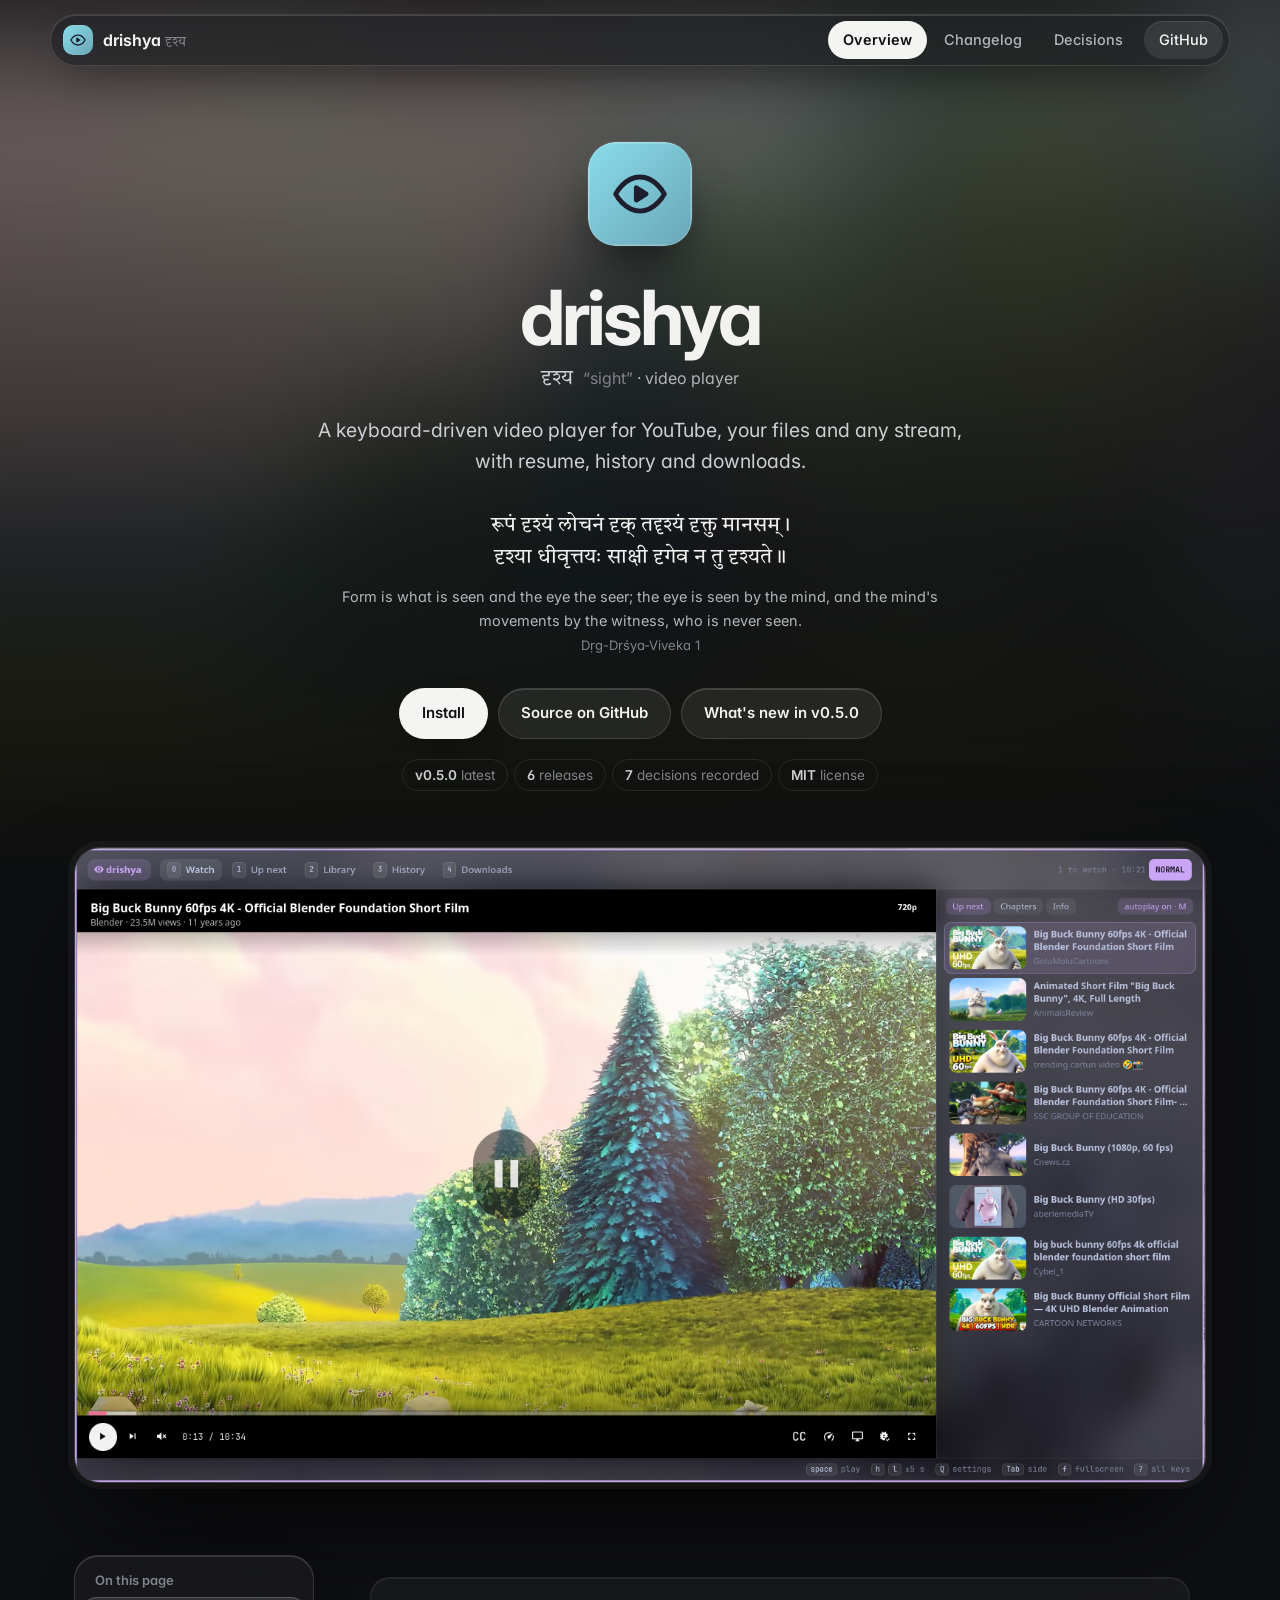
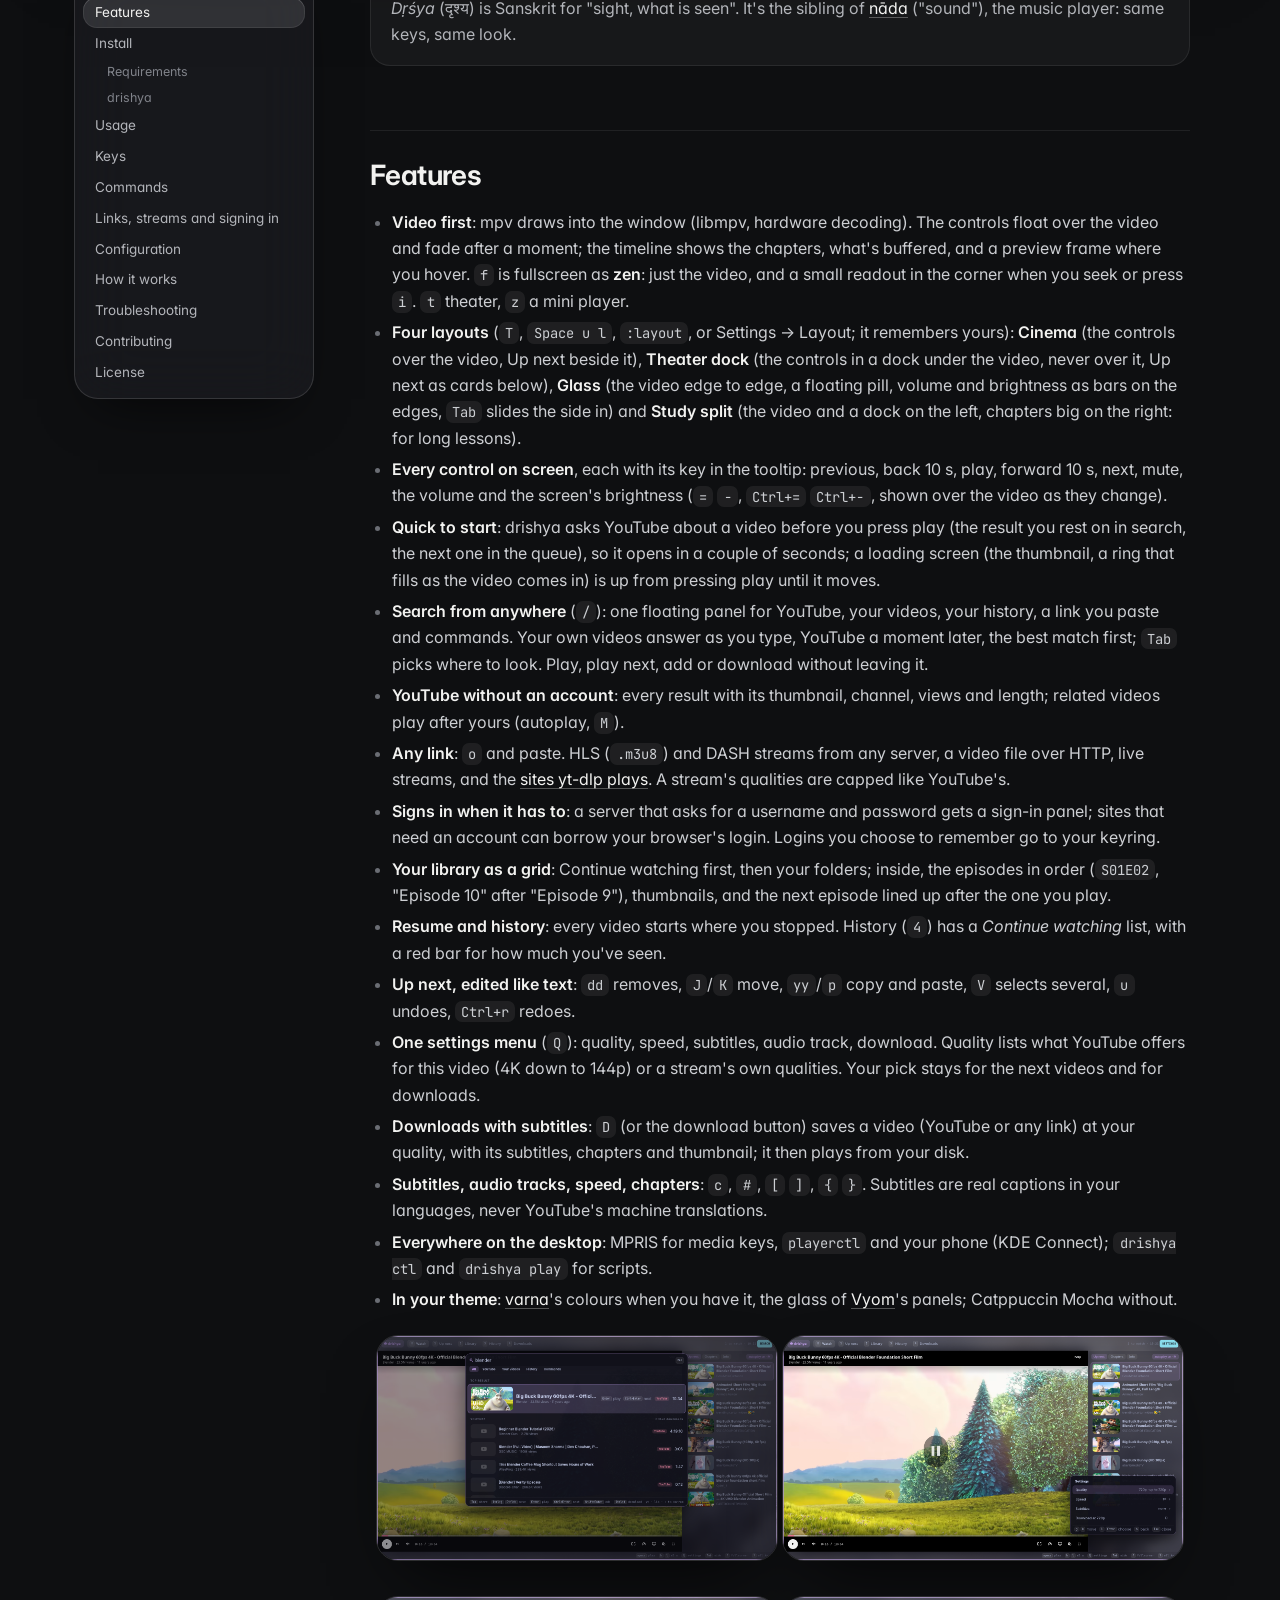
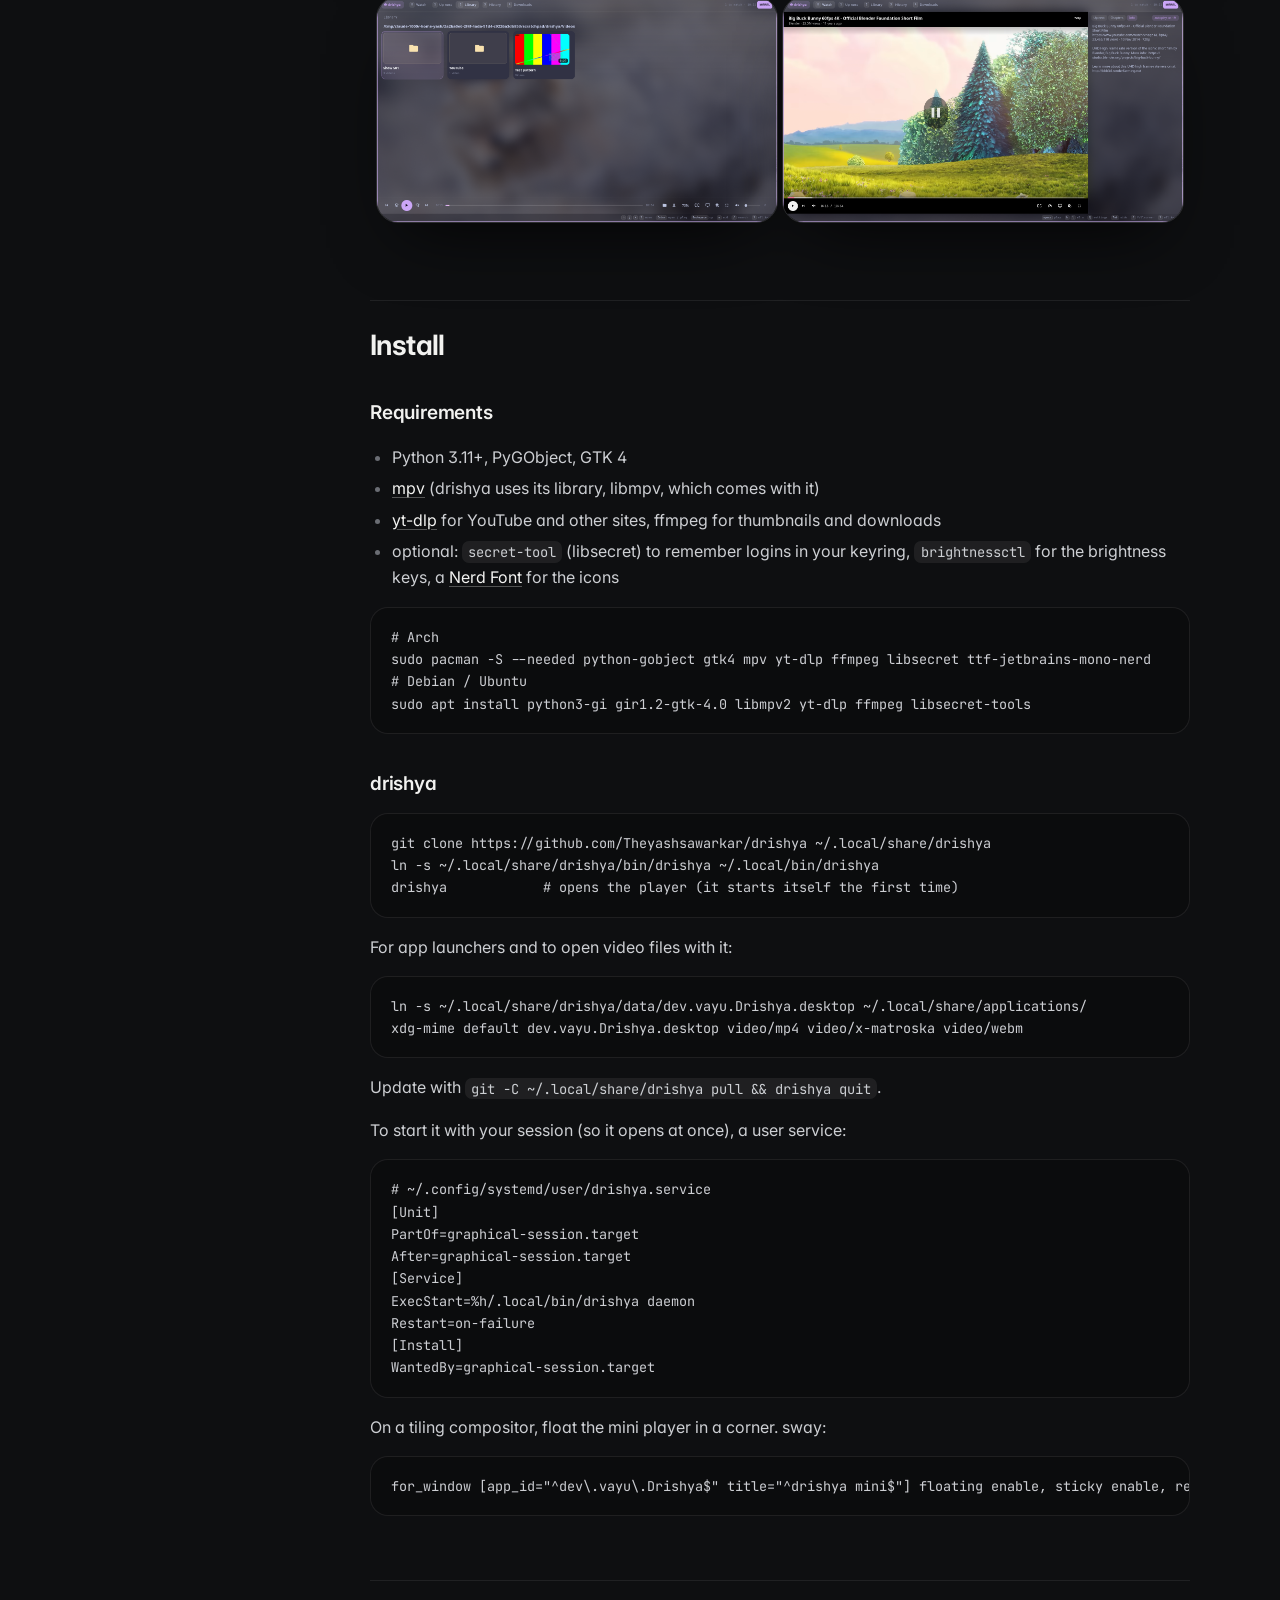
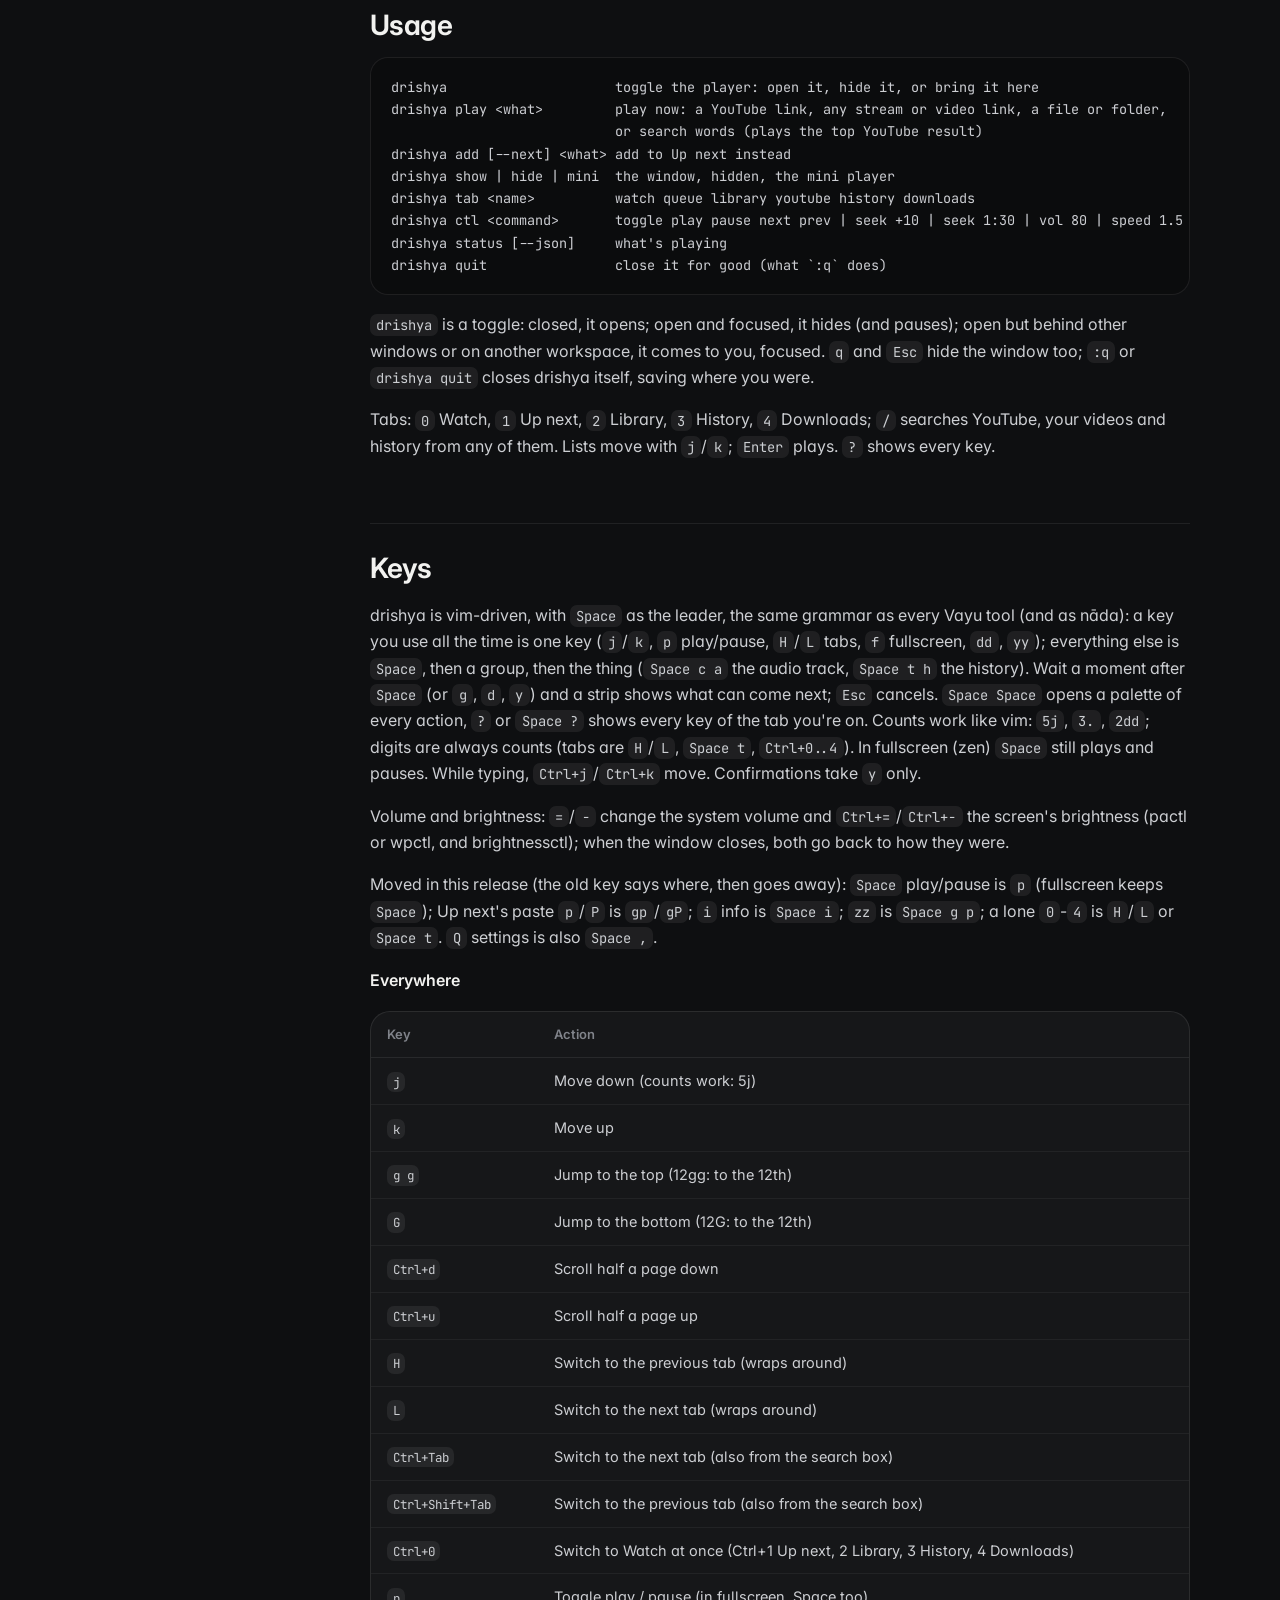
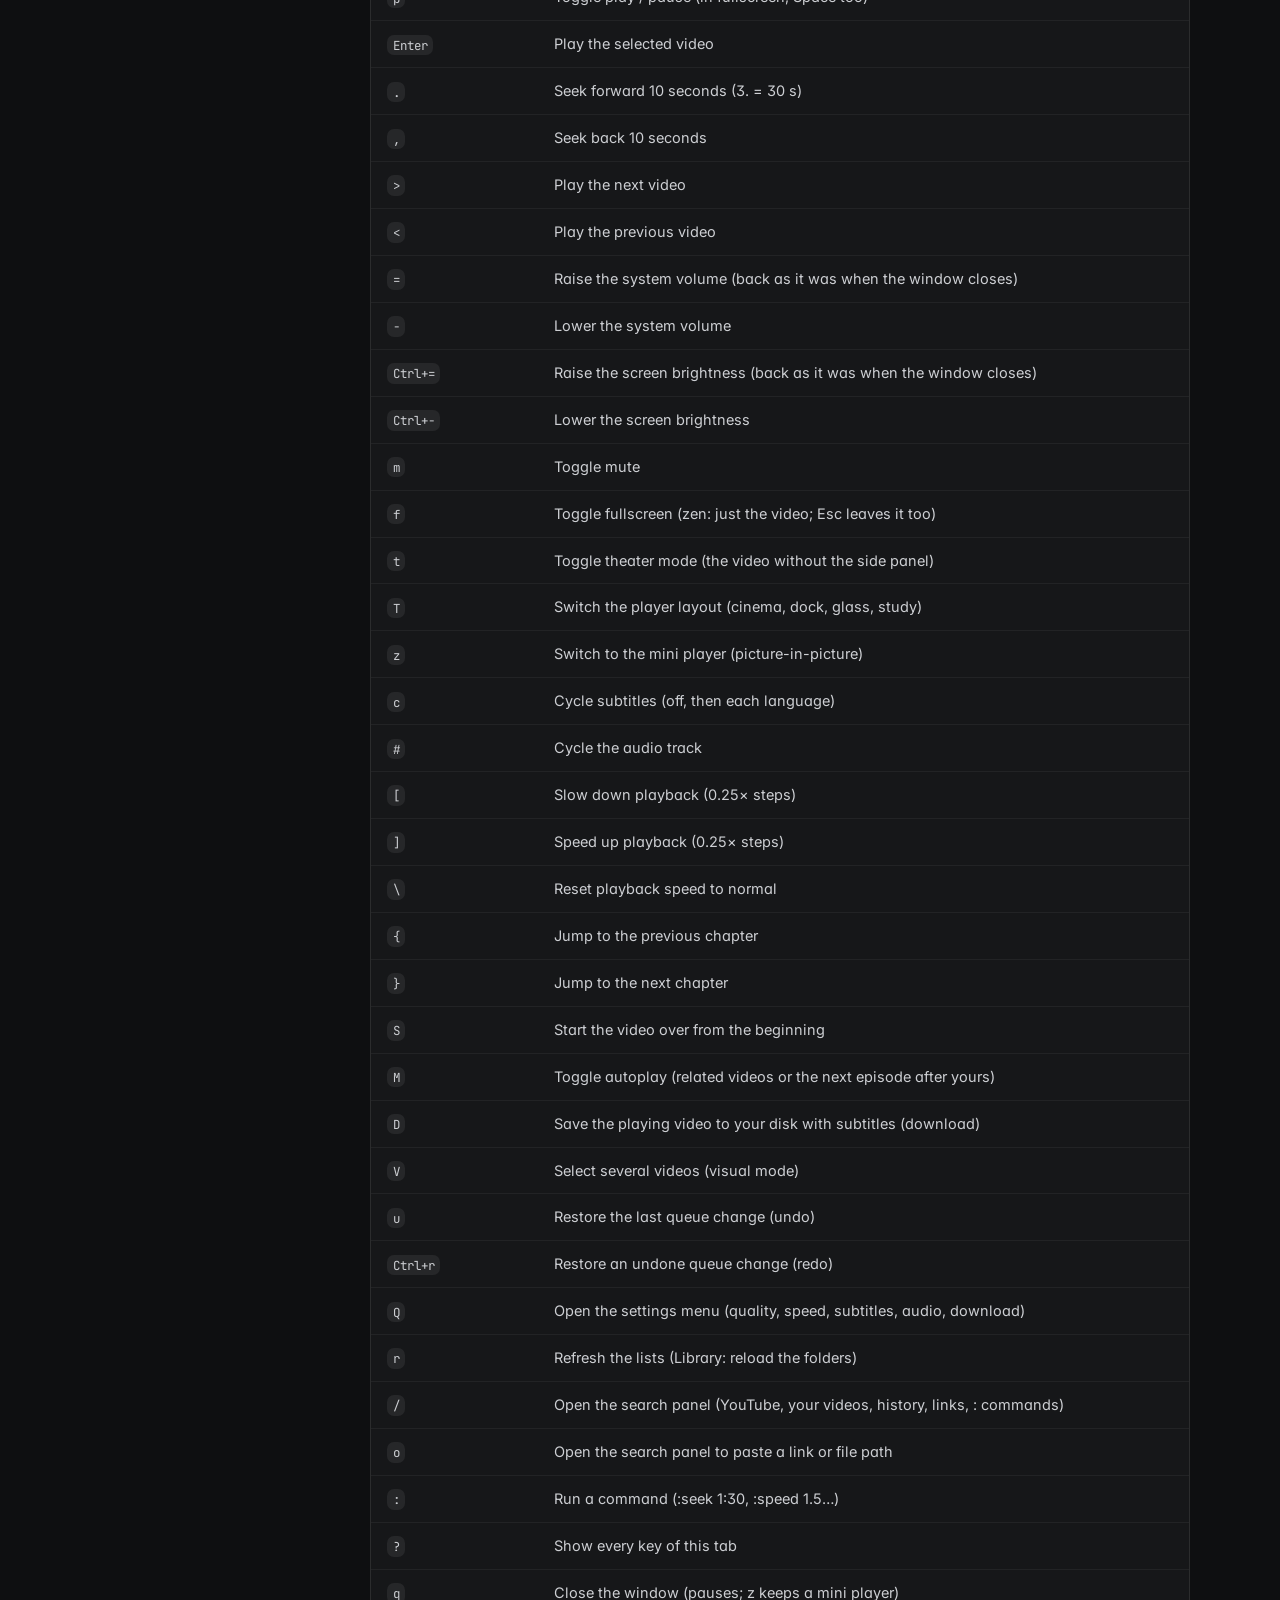
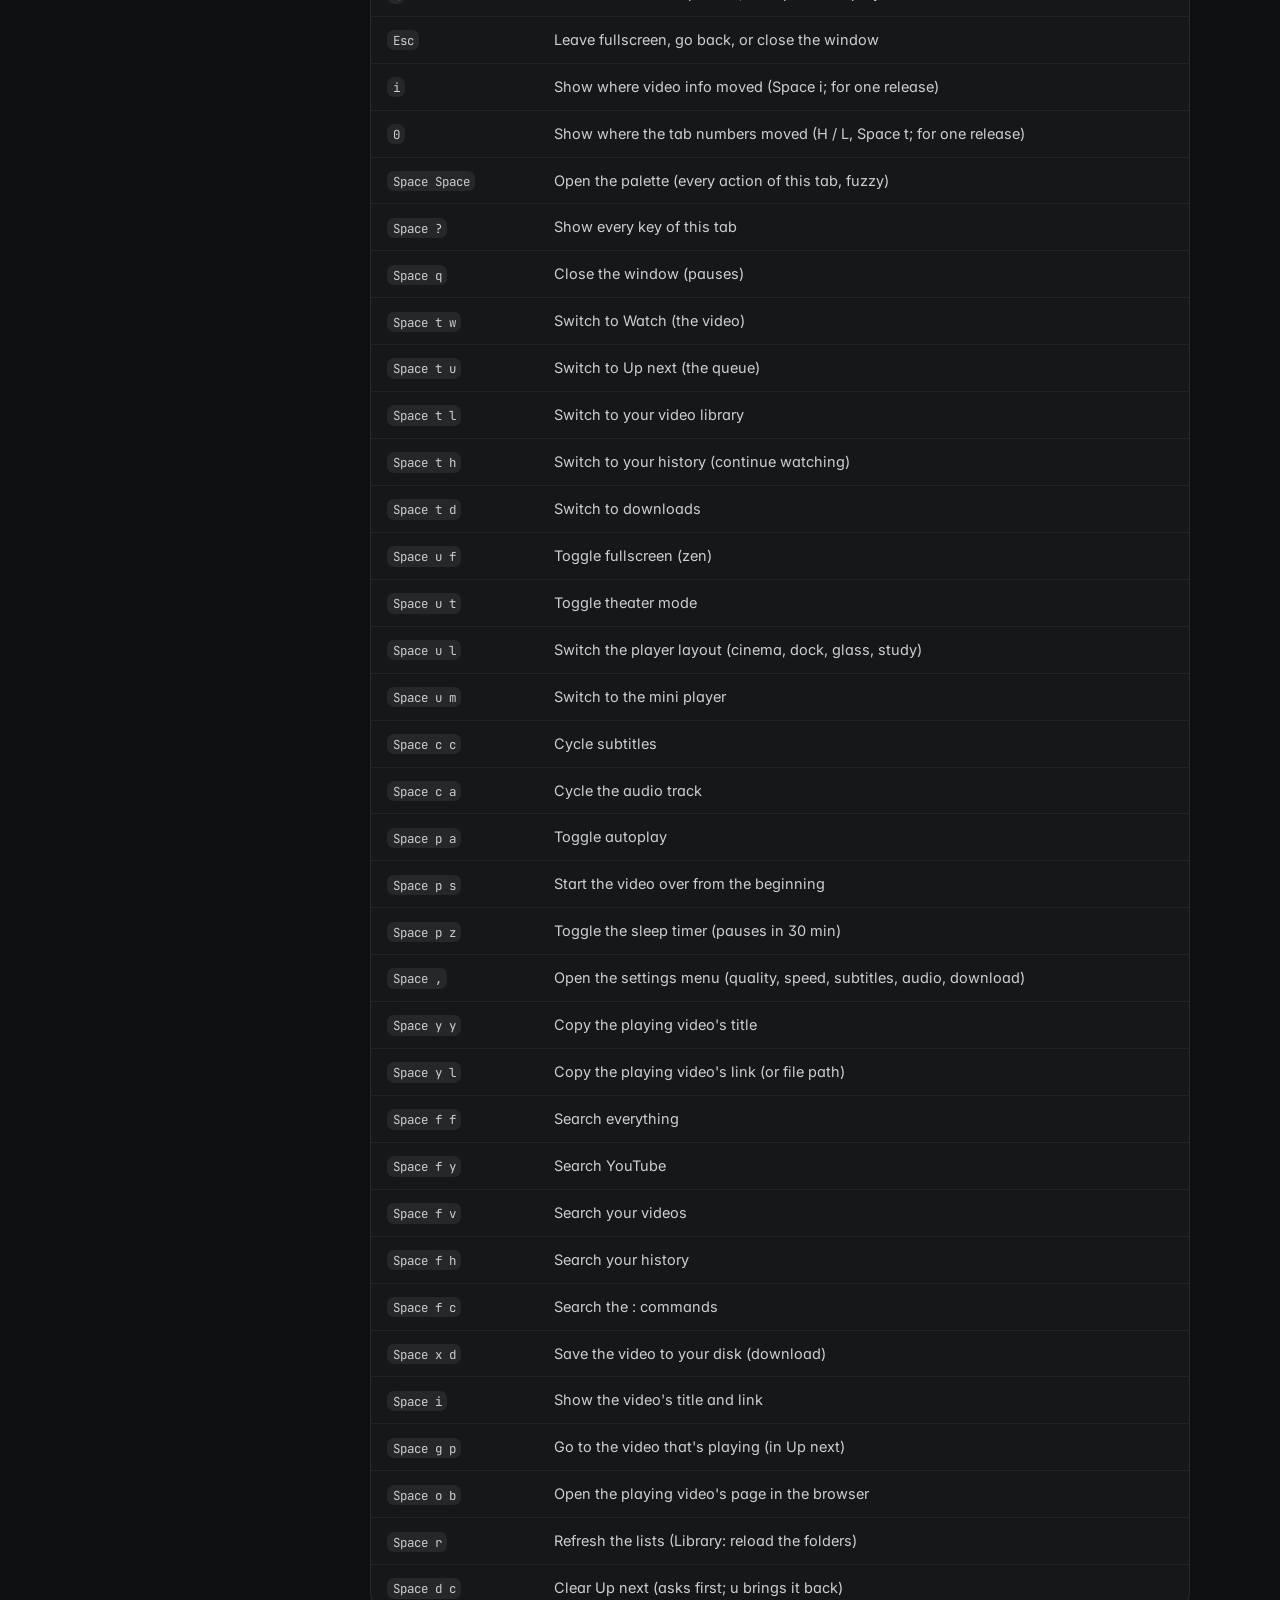
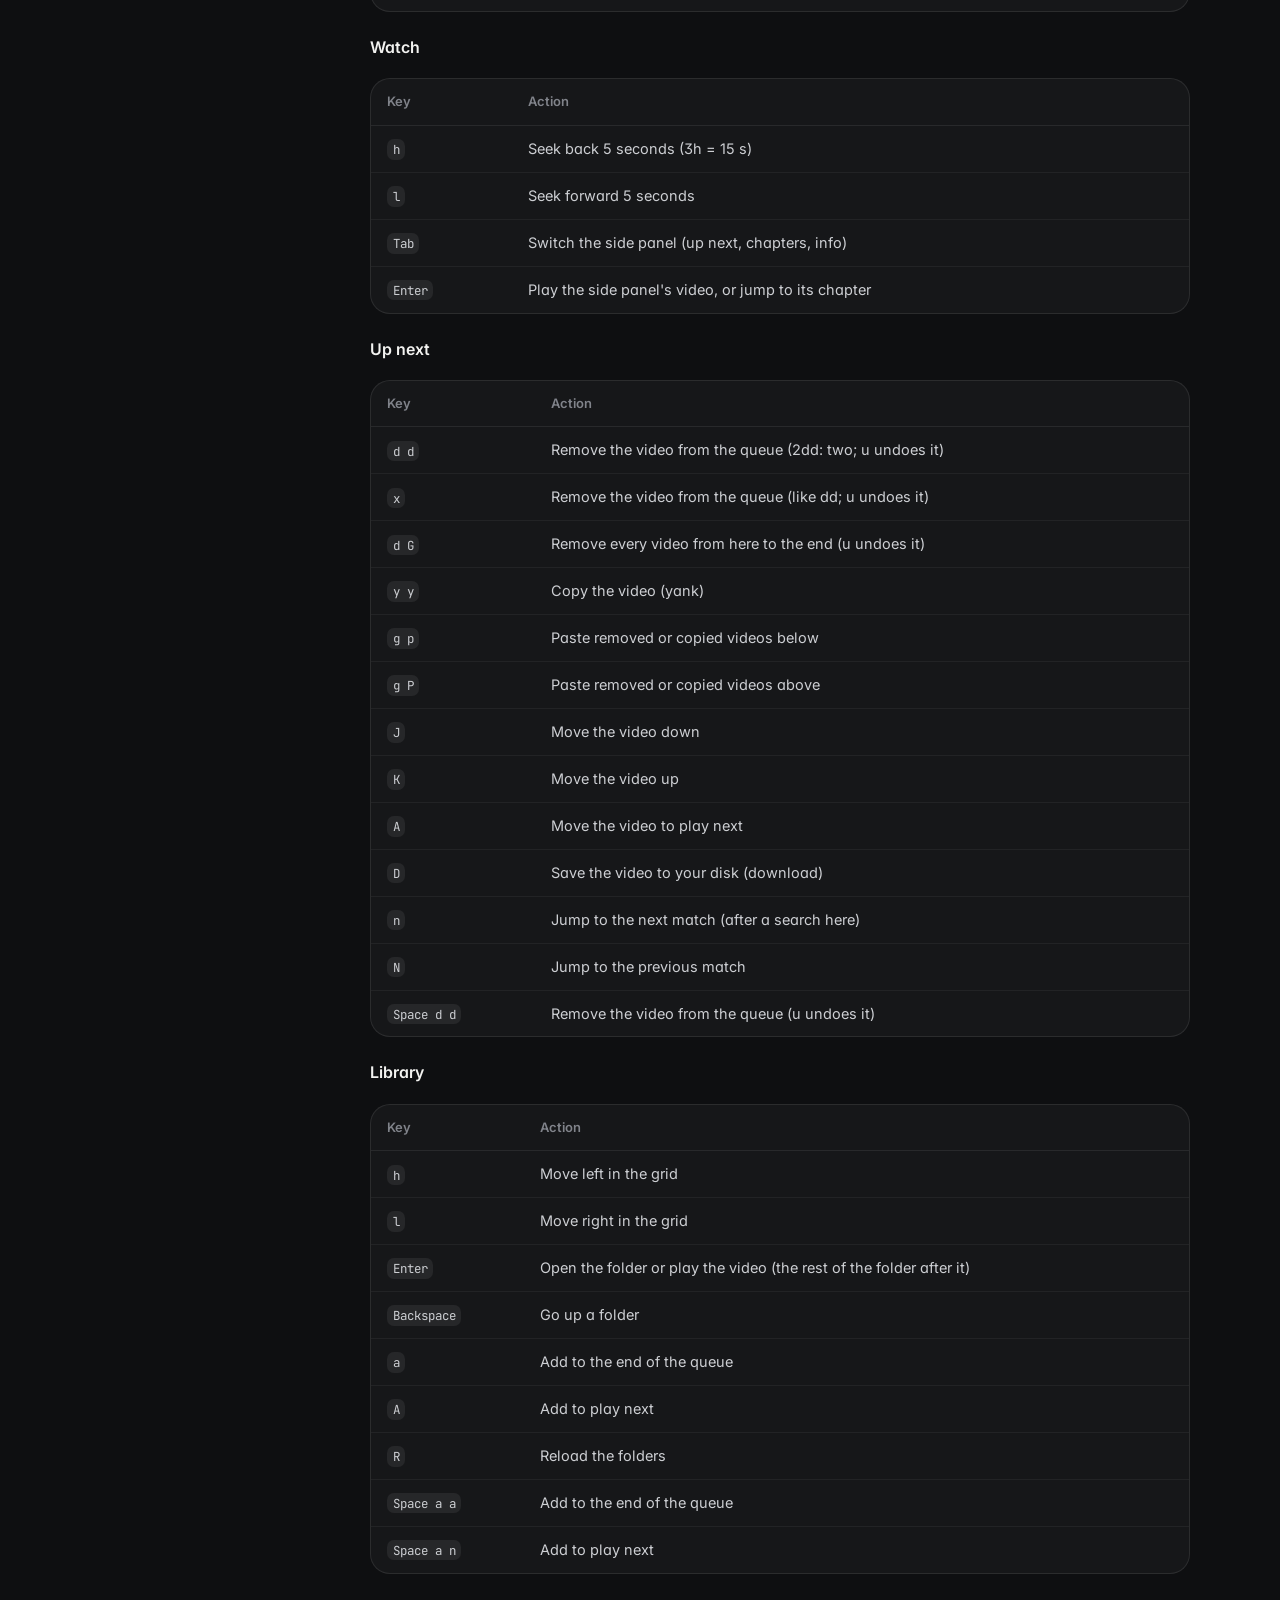
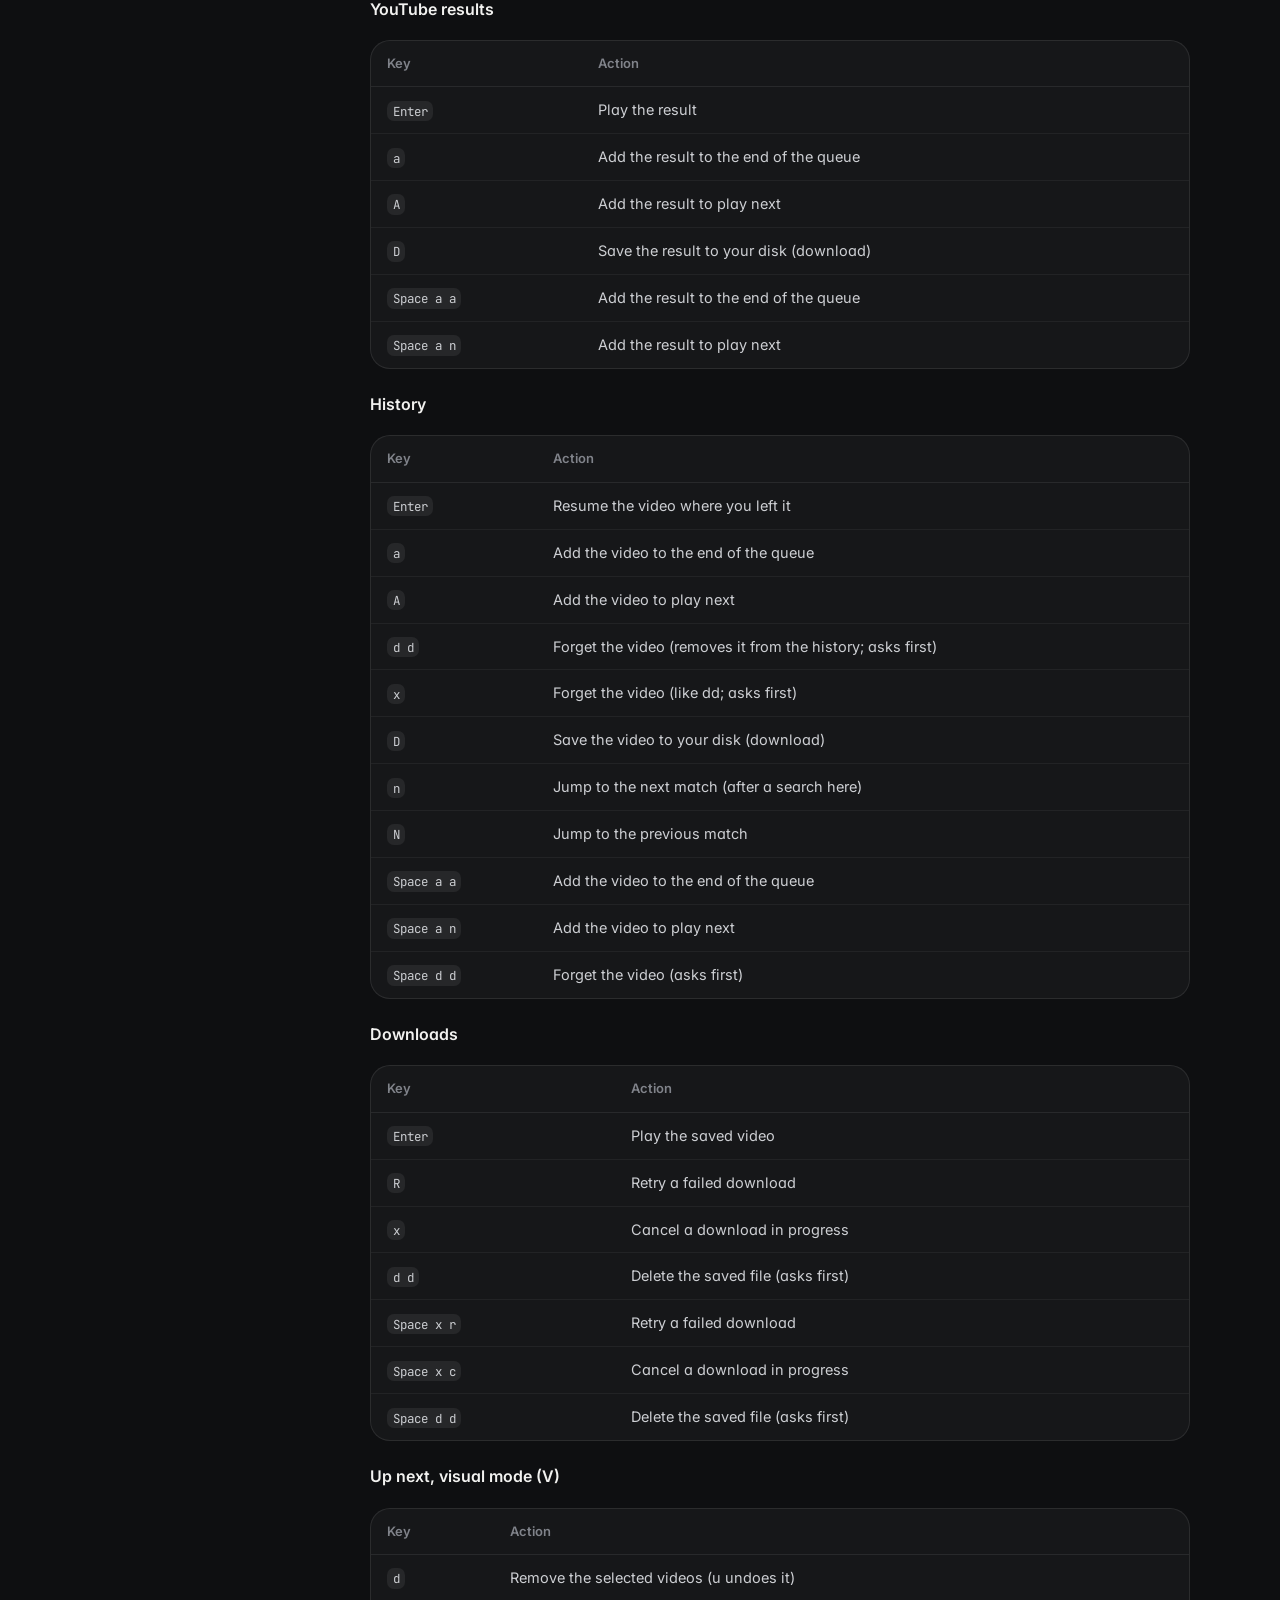
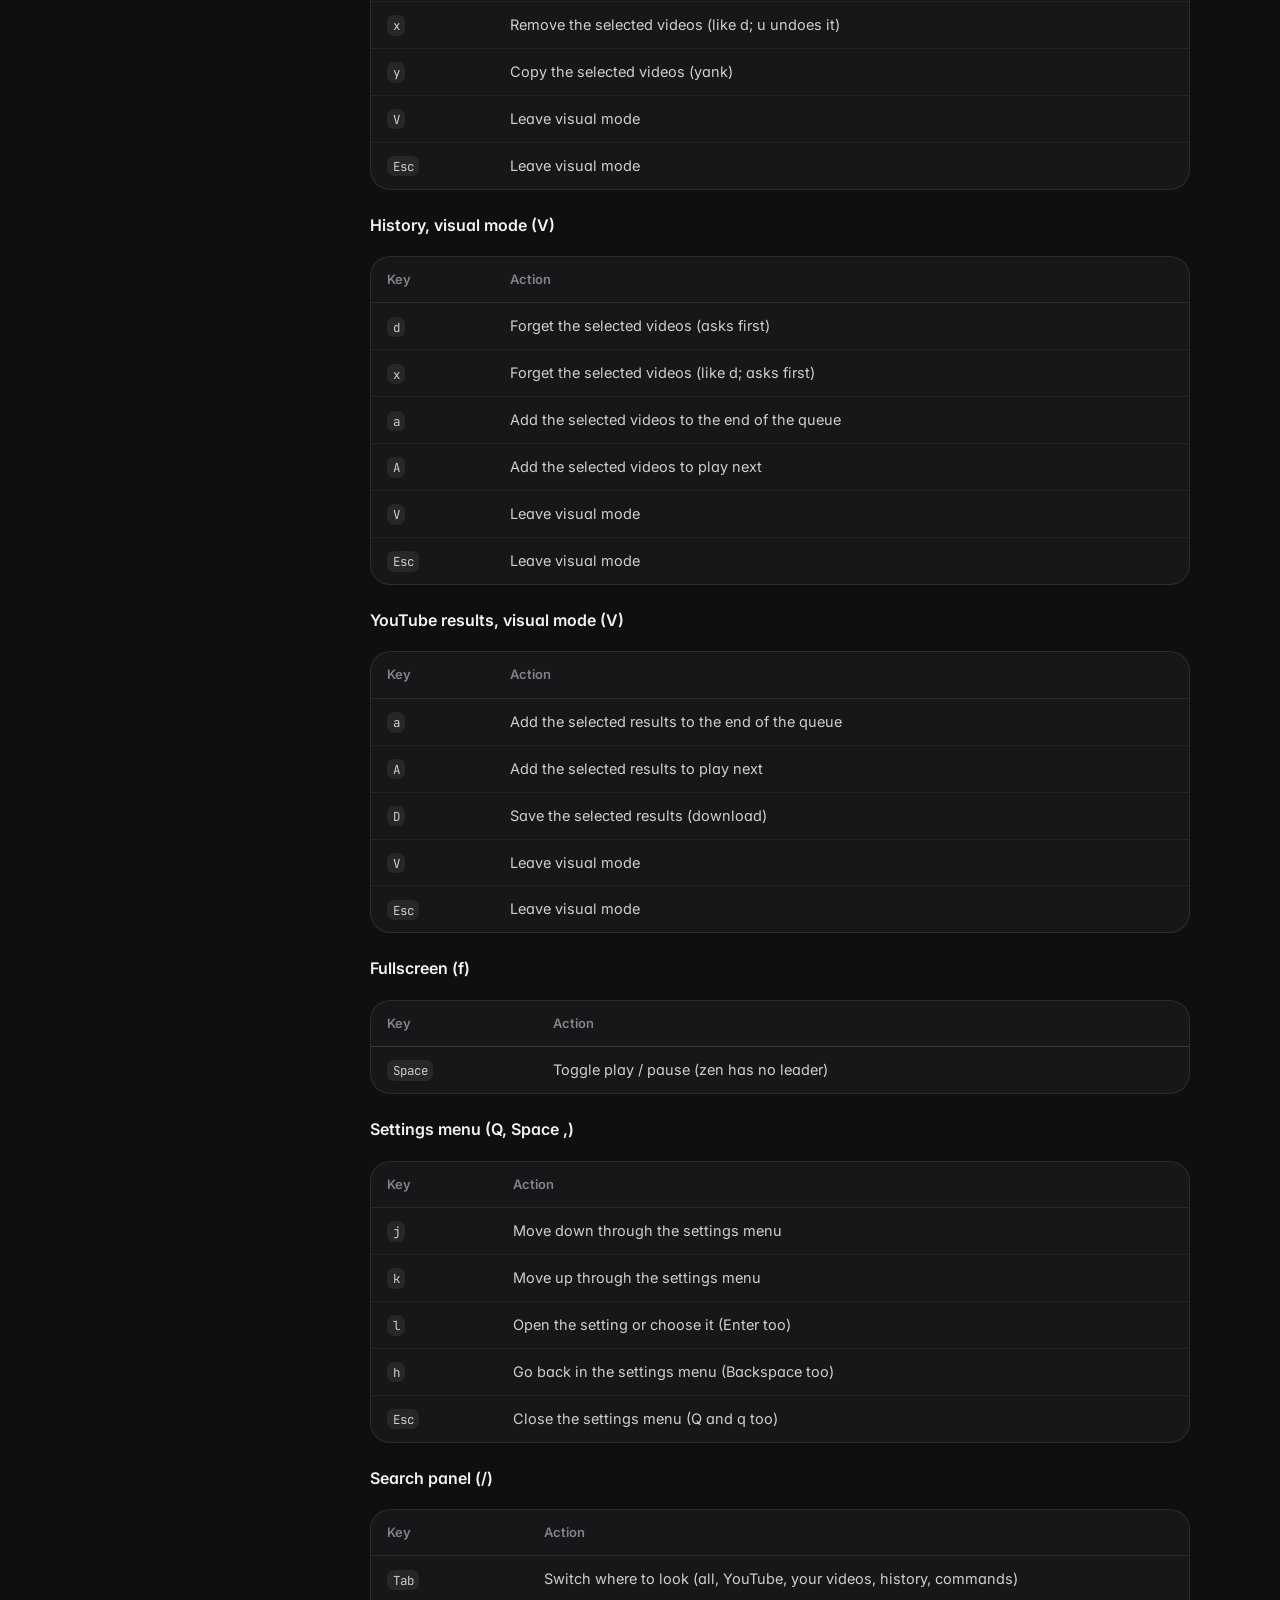
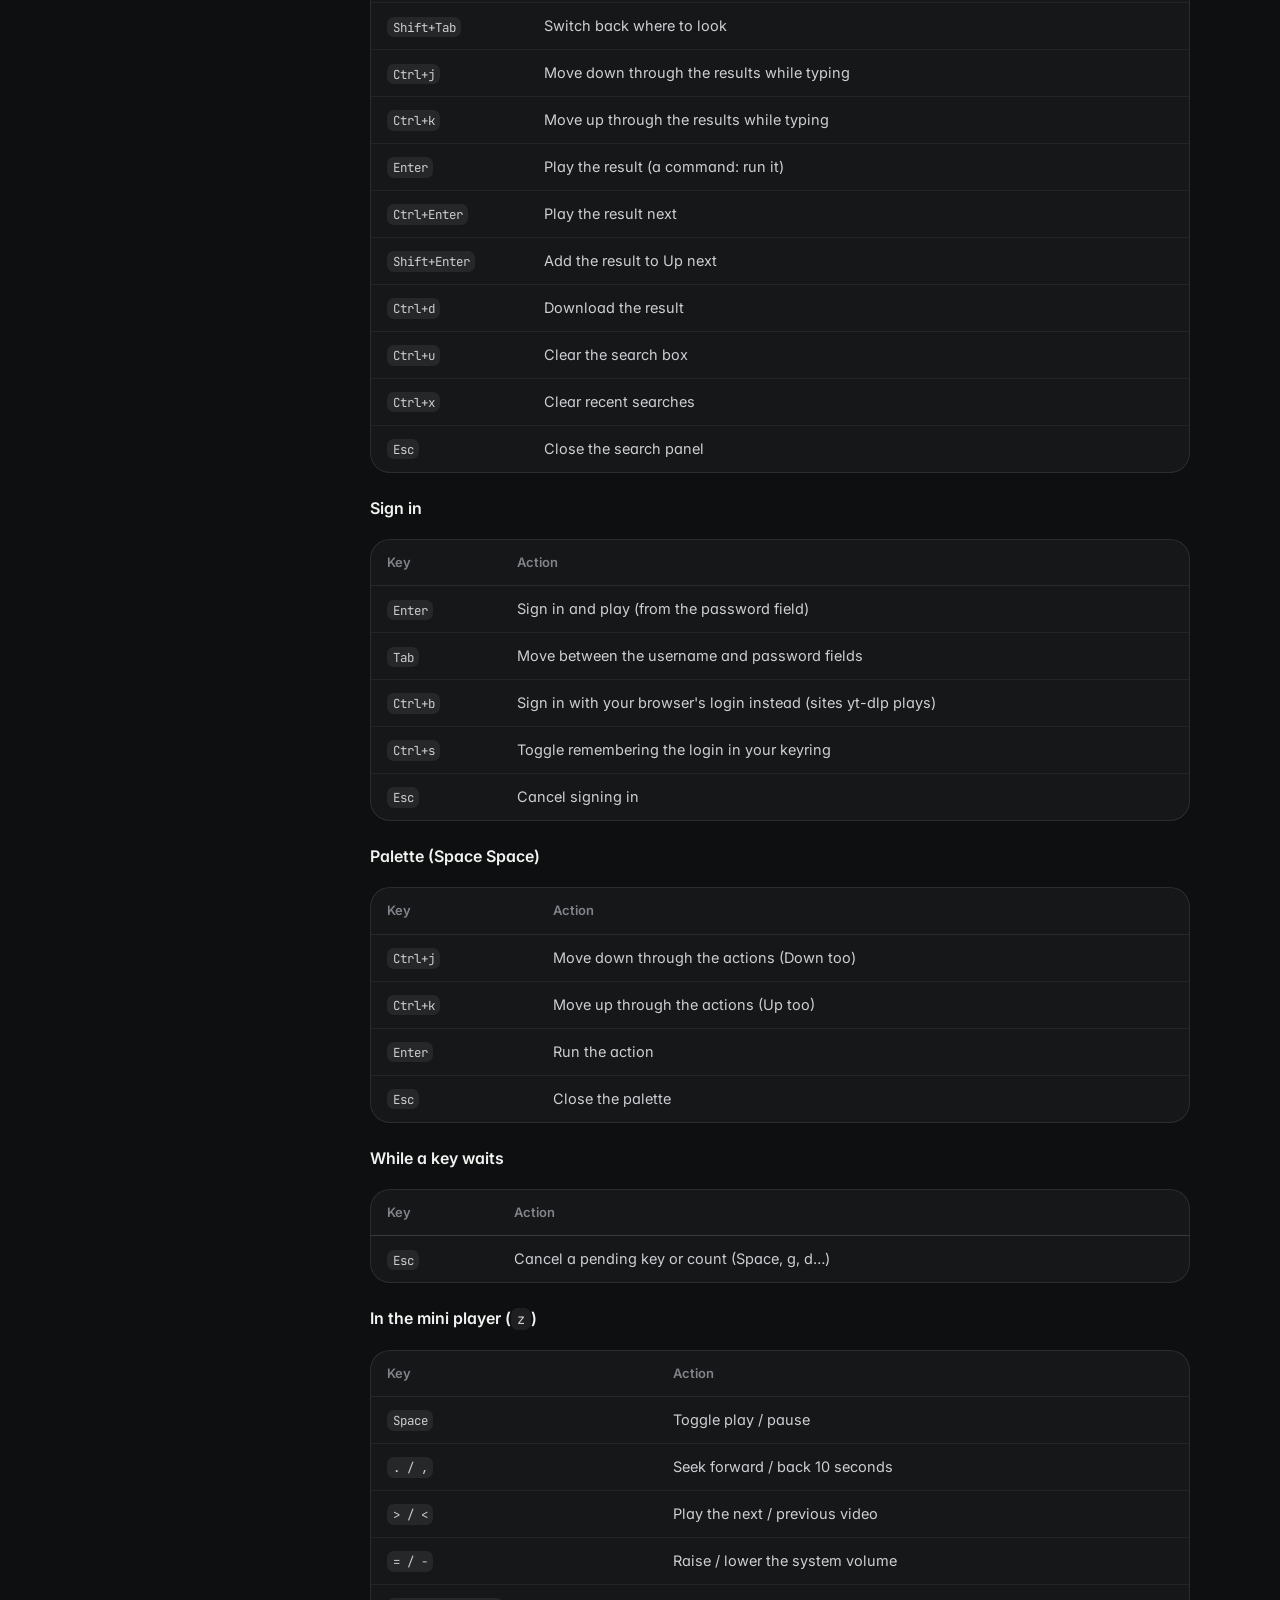
==== commit 6f915150: "v0.5.0 Co-Authored-By: Claude Opus 5.5 <noreply@anthropic.com>" ====
--- a/docs/index.html
+++ b/docs/index.html
@@ -26,8 +26,8 @@
 <div class="sa"><b lang="sa">दृश्य</b> <i>“sight”</i> · video player</div>
 <p class="lead">A keyboard-driven video player for YouTube, your files and any stream, with resume, history and downloads.</p>
 <figure class="shloka"><p lang="sa">रूपं दृश्यं लोचनं दृक् तद्दृश्यं दृक्तु मानसम् ।<br>दृश्या धीवृत्तयः साक्षी दृगेव न तु दृश्यते ॥</p><figcaption>Form is what is seen and the eye the seer; the eye is seen by the mind, and the mind&#x27;s movements by the witness, who is never seen. <cite>Dṛg-Dṛśya-Viveka 1</cite></figcaption></figure>
-<div class="cta"><a class="btn primary" href="#install">Install</a><a class="btn" href="https://github.com/Theyashsawarkar/drishya">Source on GitHub</a><a class="btn" href="changelog.html">What's new in v0.4.0</a></div>
-<div class="meta"><span><b>v0.4.0</b> latest</span><span><b>5</b> releases</span><span><b>7</b> decisions recorded</span><span><b>MIT</b> license</span></div>
+<div class="cta"><a class="btn primary" href="#install">Install</a><a class="btn" href="https://github.com/Theyashsawarkar/drishya">Source on GitHub</a><a class="btn" href="changelog.html">What's new in v0.5.0</a></div>
+<div class="meta"><span><b>v0.5.0</b> latest</span><span><b>6</b> releases</span><span><b>7</b> decisions recorded</span><span><b>MIT</b> license</span></div>
 </header>
 <figure class="shot"><img src="assets/screenshots/watch.png" alt="Watching a YouTube video: the video on the left, its title, channel and views, quality and chapter on the right with what plays next, the controls and keys below" fetchpriority="high"></figure>
 <div class="wrap"><aside class="toc"><b>On this page</b><a class="l2" href="#features">Features</a><a class="l2" href="#install">Install</a><a class="l3" href="#requirements">Requirements</a><a class="l3" href="#drishya">drishya</a><a class="l2" href="#usage">Usage</a><a class="l2" href="#keys">Keys</a><a class="l2" href="#commands">Commands</a><a class="l2" href="#links-streams-and-signing-in">Links, streams and signing in</a><a class="l2" href="#configuration">Configuration</a><a class="l2" href="#how-it-works">How it works</a><a class="l2" href="#troubleshooting">Troubleshooting</a><a class="l2" href="#contributing">Contributing</a><a class="l2" href="#license">License</a></aside><article>
@@ -157,7 +157,7 @@
 <h2 id="license"><a class="anchor" href="#license">#</a>License</h2>
 <p><a href="https://github.com/Theyashsawarkar/drishya/blob/main/LICENSE">MIT</a></p>
 </article></div>
-<footer><div class="in glass"><div class=""><h4>Desktop</h4><div class="list"><a href="https://vayu.theyashsawarkar.dev/" class="">vayu <span>the keyboard-driven Wayland desktop</span></a></div></div><div class="g2"><h4>Apps</h4><div class="list"><a href="https://kosha.theyashsawarkar.dev/" class="">kosha <span>package manager</span></a><a href="https://nada.theyashsawarkar.dev/" class="">nada <span>music player</span></a><a href="https://drishya.theyashsawarkar.dev/" class="me" aria-current="page">drishya <span>video player</span></a><a href="https://darshan.theyashsawarkar.dev/" class="">darshan <span>document viewer</span></a><a href="https://sangam.theyashsawarkar.dev/" class="">sangam <span>pull requests in the terminal</span></a><a href="https://narada.theyashsawarkar.dev/" class="">narada <span>mail and chat in the terminal</span></a><a href="https://pattan.theyashsawarkar.dev/" class="">pattan <span>ports and tunnels</span></a><a href="https://nauka.theyashsawarkar.dev/" class="">nauka <span>Docker in the terminal</span></a><a href="https://vaikhari.theyashsawarkar.dev/" class="">vaikhari <span>posts to X and LinkedIn</span></a><a href="https://dvarapala.theyashsawarkar.dev/" class="">dvarapala <span>commands for AI agents, approved</span></a><a href="https://pramana.theyashsawarkar.dev/" class="">pramana <span>password prompts</span></a><a href="https://vesha.theyashsawarkar.dev/" class="">vesha <span>Claude Code accounts</span></a><a href="https://vishvakarma.theyashsawarkar.dev/" class="">vishvakarma <span>skills for every AI agent</span></a><a href="https://sutradhar.theyashsawarkar.dev/" class="">sutradhar <span>browser hands for AI agents</span></a><a href="https://ekatva.theyashsawarkar.dev/" class="">ekatva <span>phone and laptop, linked</span></a><a href="https://vagdevi.theyashsawarkar.dev/" class="">vagdevi <span>book reader for Android</span></a><a href="https://varna.theyashsawarkar.dev/" class="">varna <span>theme engine</span></a><a href="https://vinyasa.theyashsawarkar.dev/" class="">vinyasa <span>settings</span></a><a href="https://vyakarana.theyashsawarkar.dev/" class="">vyakarana <span>key grammar</span></a></div></div><div class=""><h4>Vyom</h4><div class="list"><a href="https://vyom.theyashsawarkar.dev/" class="">vyom <span>panels runtime</span></a></div></div><div class="g2"><h4>Vyom tools</h4><div class="list"><a href="https://dvara.theyashsawarkar.dev/" class="">dvara <span>apps</span></a><a href="https://ganit.theyashsawarkar.dev/" class="">ganit <span>calculator</span></a><a href="https://smriti.theyashsawarkar.dev/" class="">smriti <span>clipboard</span></a><a href="https://bhava.theyashsawarkar.dev/" class="">bhava <span>emoji</span></a><a href="https://tarang.theyashsawarkar.dev/" class="">tarang <span>Wi‑Fi</span></a><a href="https://setu.theyashsawarkar.dev/" class="">setu <span>Bluetooth</span></a><a href="https://doot.theyashsawarkar.dev/" class="">doot <span>phone</span></a><a href="https://patra.theyashsawarkar.dev/" class="">patra <span>Docker</span></a><a href="https://akashvani.theyashsawarkar.dev/" class="">akashvani <span>notifications</span></a><a href="https://raga.theyashsawarkar.dev/" class="">raga <span>YouTube</span></a><a href="https://mudra.theyashsawarkar.dev/" class="">mudra <span>keybindings</span></a><a href="https://urja.theyashsawarkar.dev/" class="">urja <span>battery</span></a><a href="https://vishram.theyashsawarkar.dev/" class="">vishram <span>power menu</span></a><a href="https://kendra.theyashsawarkar.dev/" class="">kendra <span>quick settings</span></a><a href="https://darpana.theyashsawarkar.dev/" class="">darpana <span>phone, mirrored</span></a></div></div></div>
+<footer><div class="in glass"><div class=""><h4>Desktop</h4><div class="list"><a href="https://vayu.theyashsawarkar.dev/" class="">vayu <span>the keyboard-driven Wayland desktop</span></a></div></div><div class="g2"><h4>Apps</h4><div class="list"><a href="https://kosha.theyashsawarkar.dev/" class="">kosha <span>package manager</span></a><a href="https://nada.theyashsawarkar.dev/" class="">nada <span>music player</span></a><a href="https://drishya.theyashsawarkar.dev/" class="me" aria-current="page">drishya <span>video player</span></a><a href="https://darshan.theyashsawarkar.dev/" class="">darshan <span>document viewer</span></a><a href="https://sangam.theyashsawarkar.dev/" class="">sangam <span>pull requests in the terminal</span></a><a href="https://narada.theyashsawarkar.dev/" class="">narada <span>mail and chat in the terminal</span></a><a href="https://pattan.theyashsawarkar.dev/" class="">pattan <span>ports and tunnels</span></a><a href="https://nauka.theyashsawarkar.dev/" class="">nauka <span>Docker in the terminal</span></a><a href="https://vaikhari.theyashsawarkar.dev/" class="">vaikhari <span>posts to X and LinkedIn</span></a><a href="https://dvarapala.theyashsawarkar.dev/" class="">dvarapala <span>commands for AI agents, approved</span></a><a href="https://pramana.theyashsawarkar.dev/" class="">pramana <span>password prompts</span></a><a href="https://vesha.theyashsawarkar.dev/" class="">vesha <span>Claude Code accounts</span></a><a href="https://vishvakarma.theyashsawarkar.dev/" class="">vishvakarma <span>skills for every AI agent</span></a><a href="https://sutradhar.theyashsawarkar.dev/" class="">sutradhar <span>browser hands for AI agents</span></a><a href="https://pranali.theyashsawarkar.dev/" class="">pranali <span>one pipe from agents to tools</span></a><a href="https://ekatva.theyashsawarkar.dev/" class="">ekatva <span>phone and laptop, linked</span></a><a href="https://vagdevi.theyashsawarkar.dev/" class="">vagdevi <span>book reader for Android</span></a><a href="https://varna.theyashsawarkar.dev/" class="">varna <span>theme engine</span></a><a href="https://vinyasa.theyashsawarkar.dev/" class="">vinyasa <span>settings</span></a><a href="https://vyakarana.theyashsawarkar.dev/" class="">vyakarana <span>key grammar</span></a></div></div><div class=""><h4>Vyom</h4><div class="list"><a href="https://vyom.theyashsawarkar.dev/" class="">vyom <span>panels runtime</span></a></div></div><div class="g2"><h4>Vyom tools</h4><div class="list"><a href="https://dvara.theyashsawarkar.dev/" class="">dvara <span>apps</span></a><a href="https://ganit.theyashsawarkar.dev/" class="">ganit <span>calculator</span></a><a href="https://smriti.theyashsawarkar.dev/" class="">smriti <span>clipboard</span></a><a href="https://bhava.theyashsawarkar.dev/" class="">bhava <span>emoji</span></a><a href="https://tarang.theyashsawarkar.dev/" class="">tarang <span>Wi‑Fi</span></a><a href="https://setu.theyashsawarkar.dev/" class="">setu <span>Bluetooth</span></a><a href="https://doot.theyashsawarkar.dev/" class="">doot <span>phone</span></a><a href="https://patra.theyashsawarkar.dev/" class="">patra <span>Docker</span></a><a href="https://akashvani.theyashsawarkar.dev/" class="">akashvani <span>notifications</span></a><a href="https://raga.theyashsawarkar.dev/" class="">raga <span>YouTube</span></a><a href="https://mudra.theyashsawarkar.dev/" class="">mudra <span>keybindings</span></a><a href="https://urja.theyashsawarkar.dev/" class="">urja <span>battery</span></a><a href="https://vishram.theyashsawarkar.dev/" class="">vishram <span>power menu</span></a><a href="https://kendra.theyashsawarkar.dev/" class="">kendra <span>quick settings</span></a><a href="https://darpana.theyashsawarkar.dev/" class="">darpana <span>phone, mirrored</span></a></div></div></div>
 <div class="bottom"><span>drishya is free software under the MIT license.</span><a href="https://github.com/Theyashsawarkar/drishya">Source</a><a href="https://github.com/Theyashsawarkar/drishya/issues">Report a problem</a><a href="changelog.html">Changelog</a><span>Part of <a href="https://vayu.theyashsawarkar.dev/">Vayu</a>.</span></div></footer>
 <script>
 document.querySelectorAll('pre.code').forEach(p=>{const b=document.createElement('button');b.className='copy';b.type='button';b.textContent='Copy';
